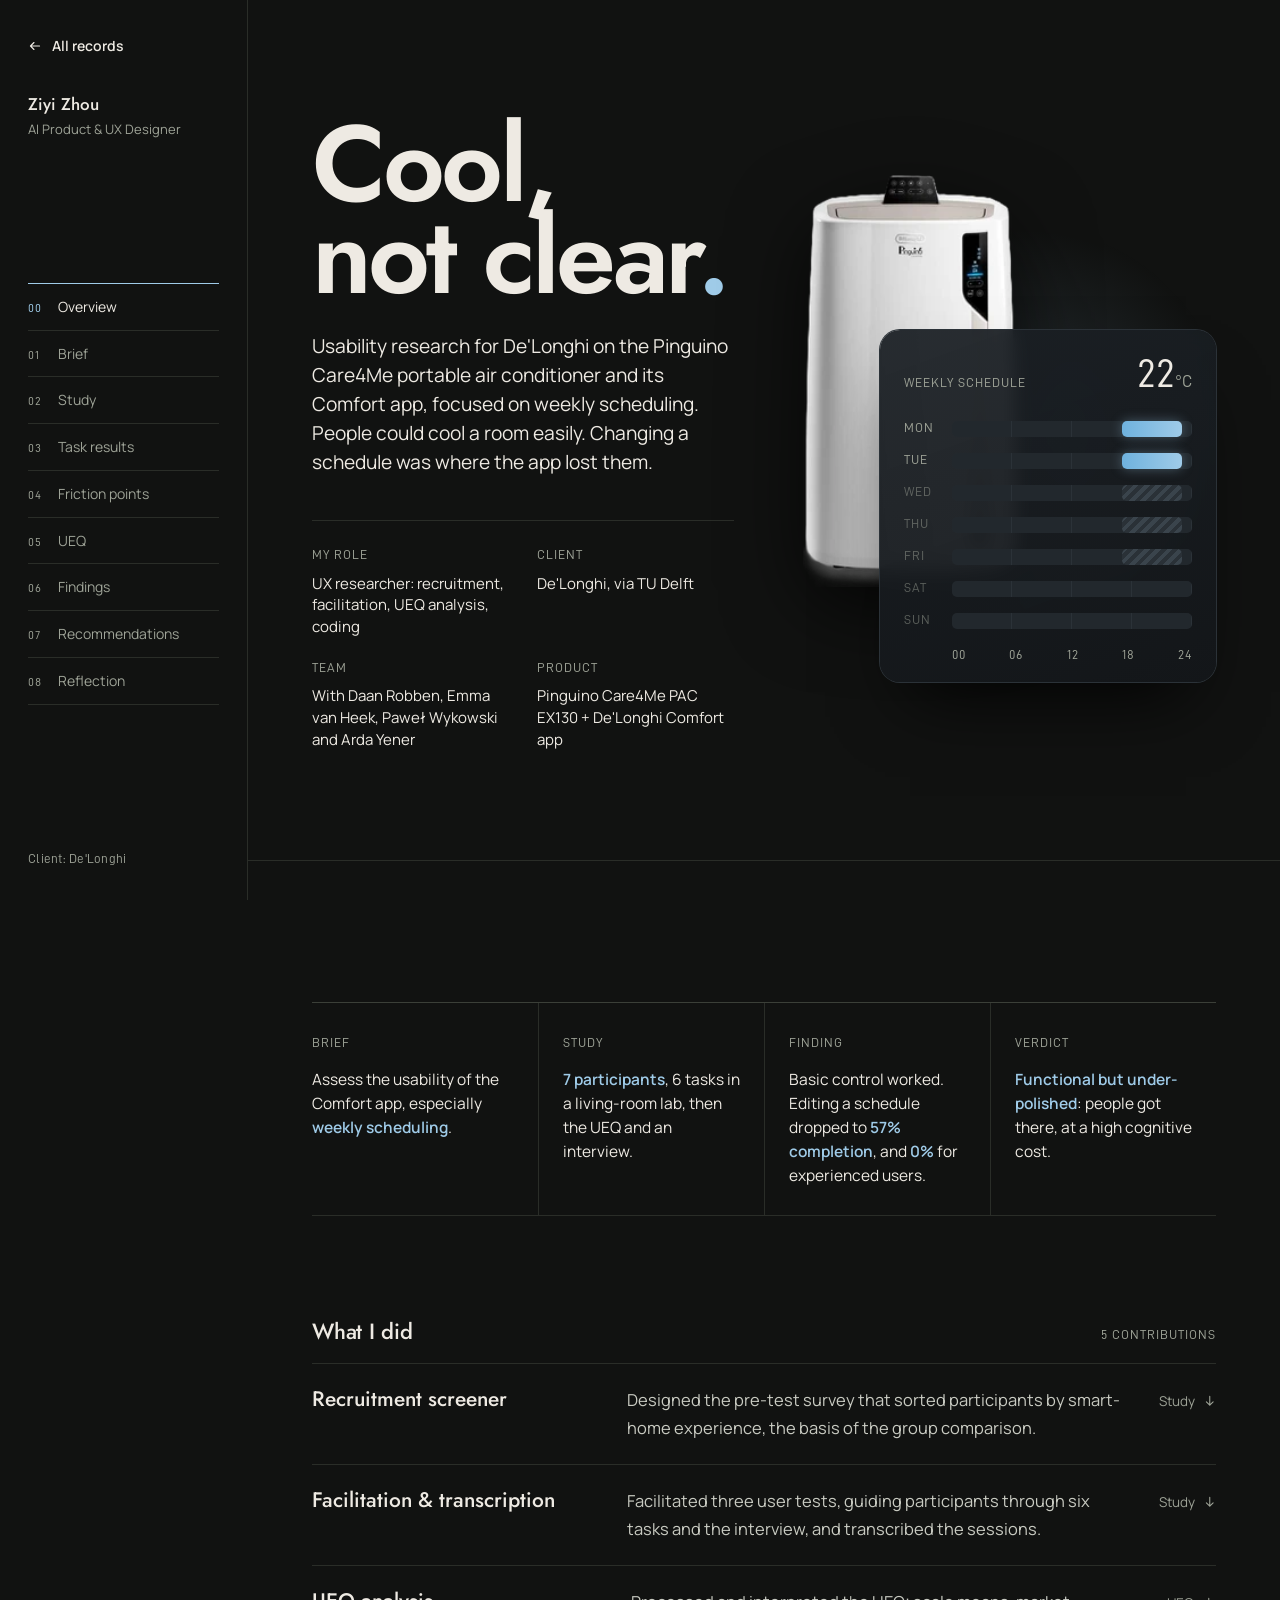
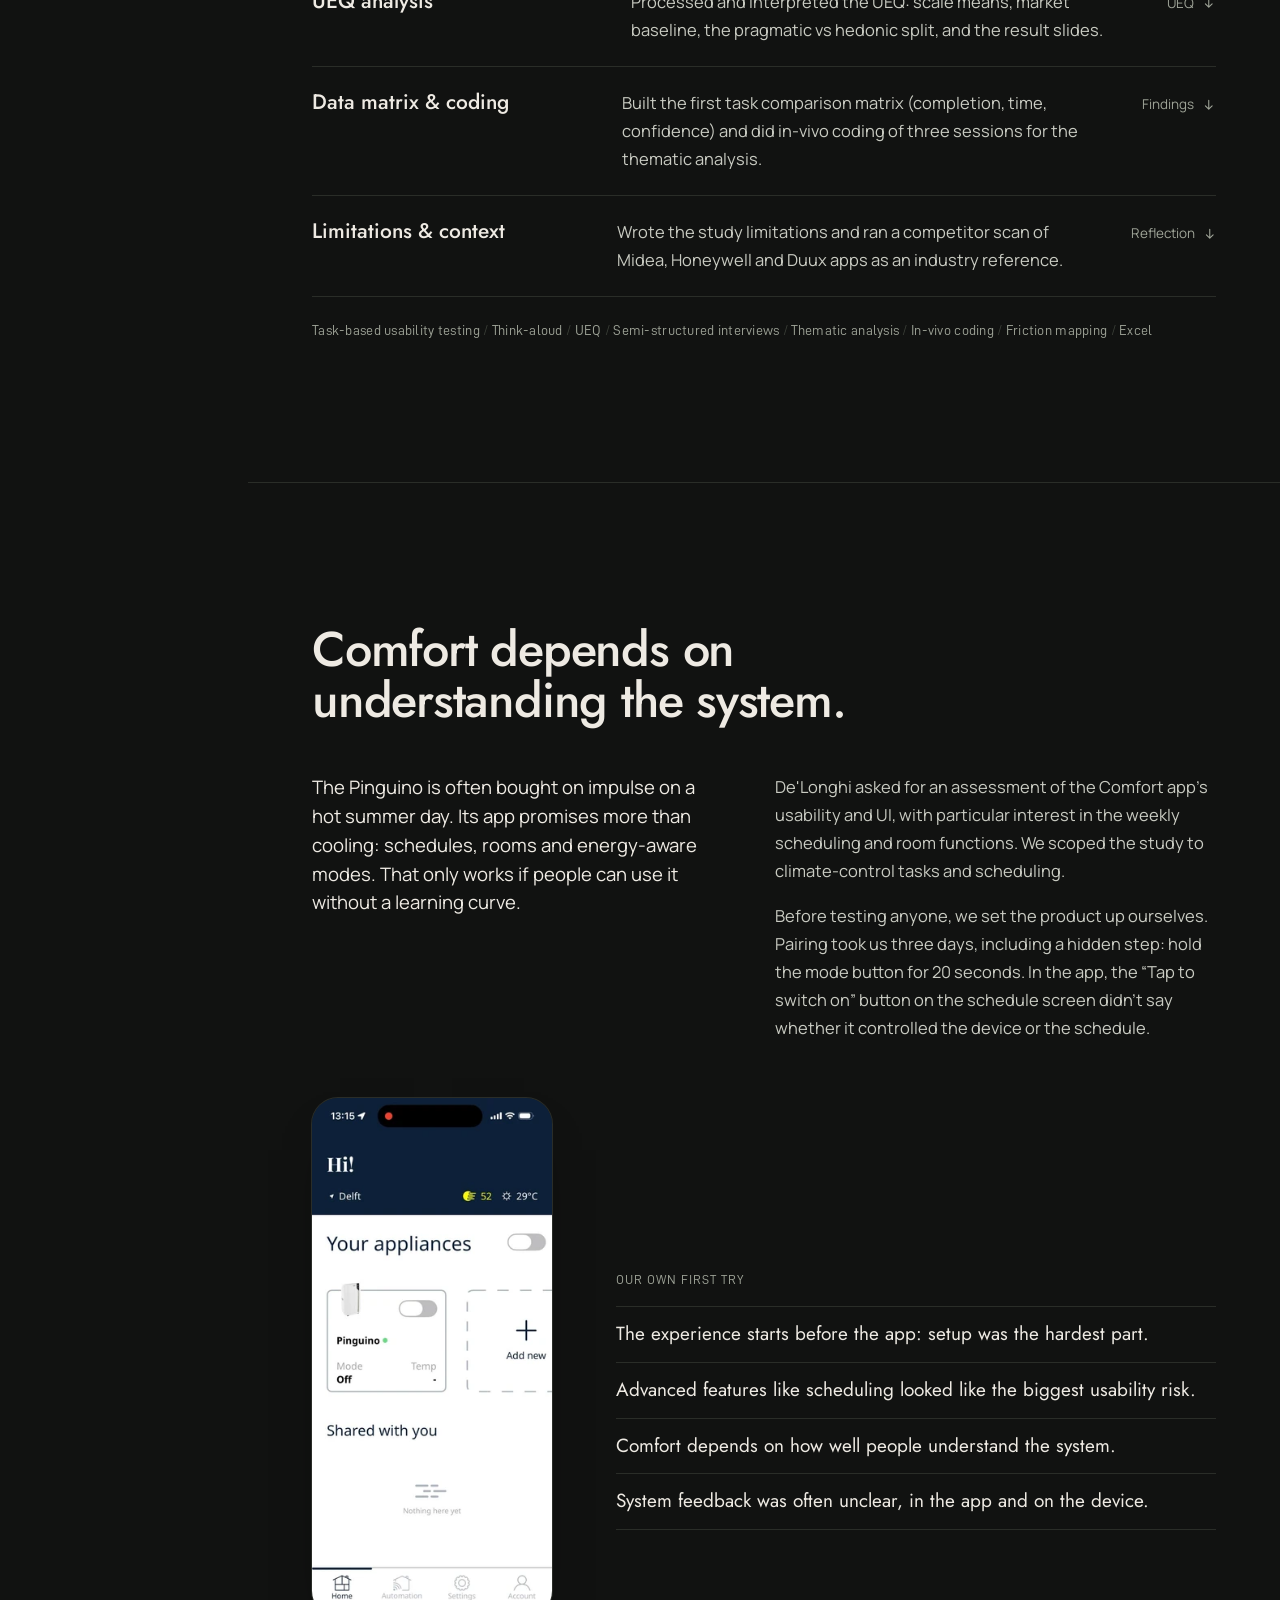
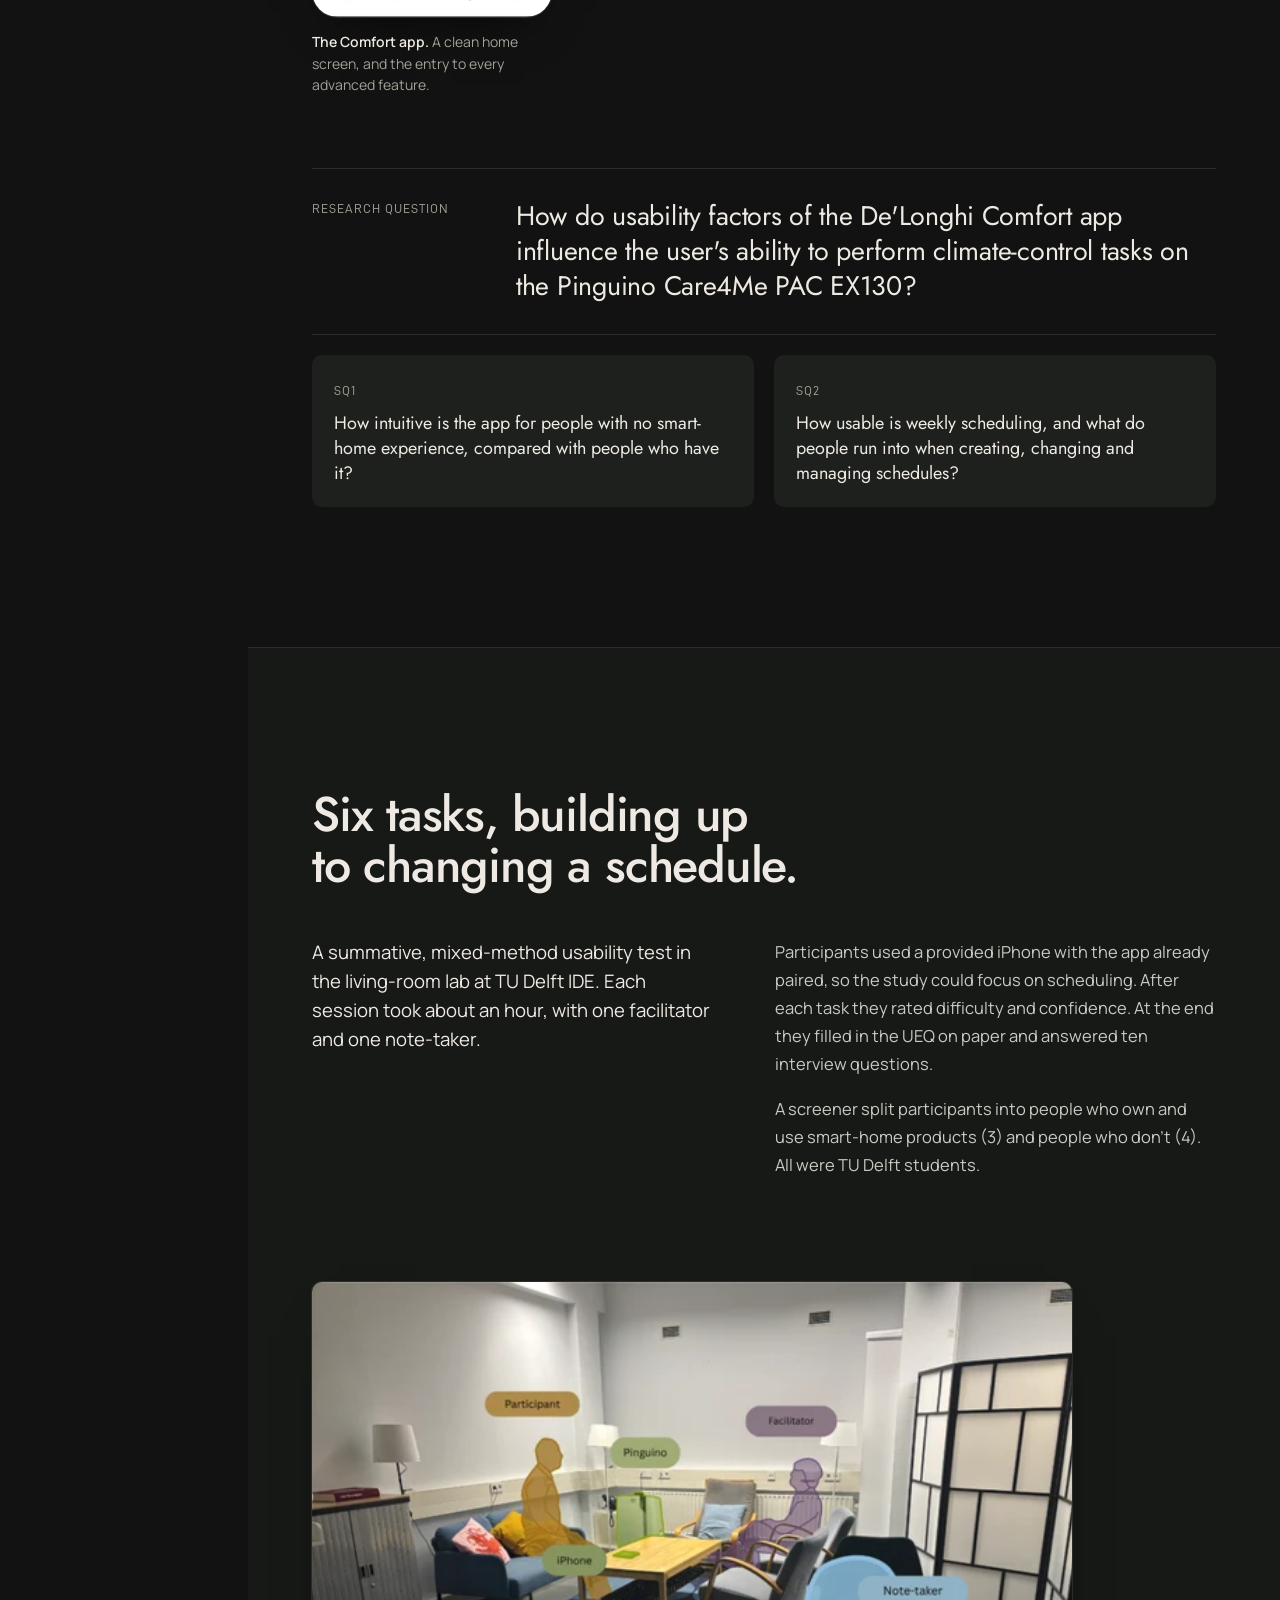
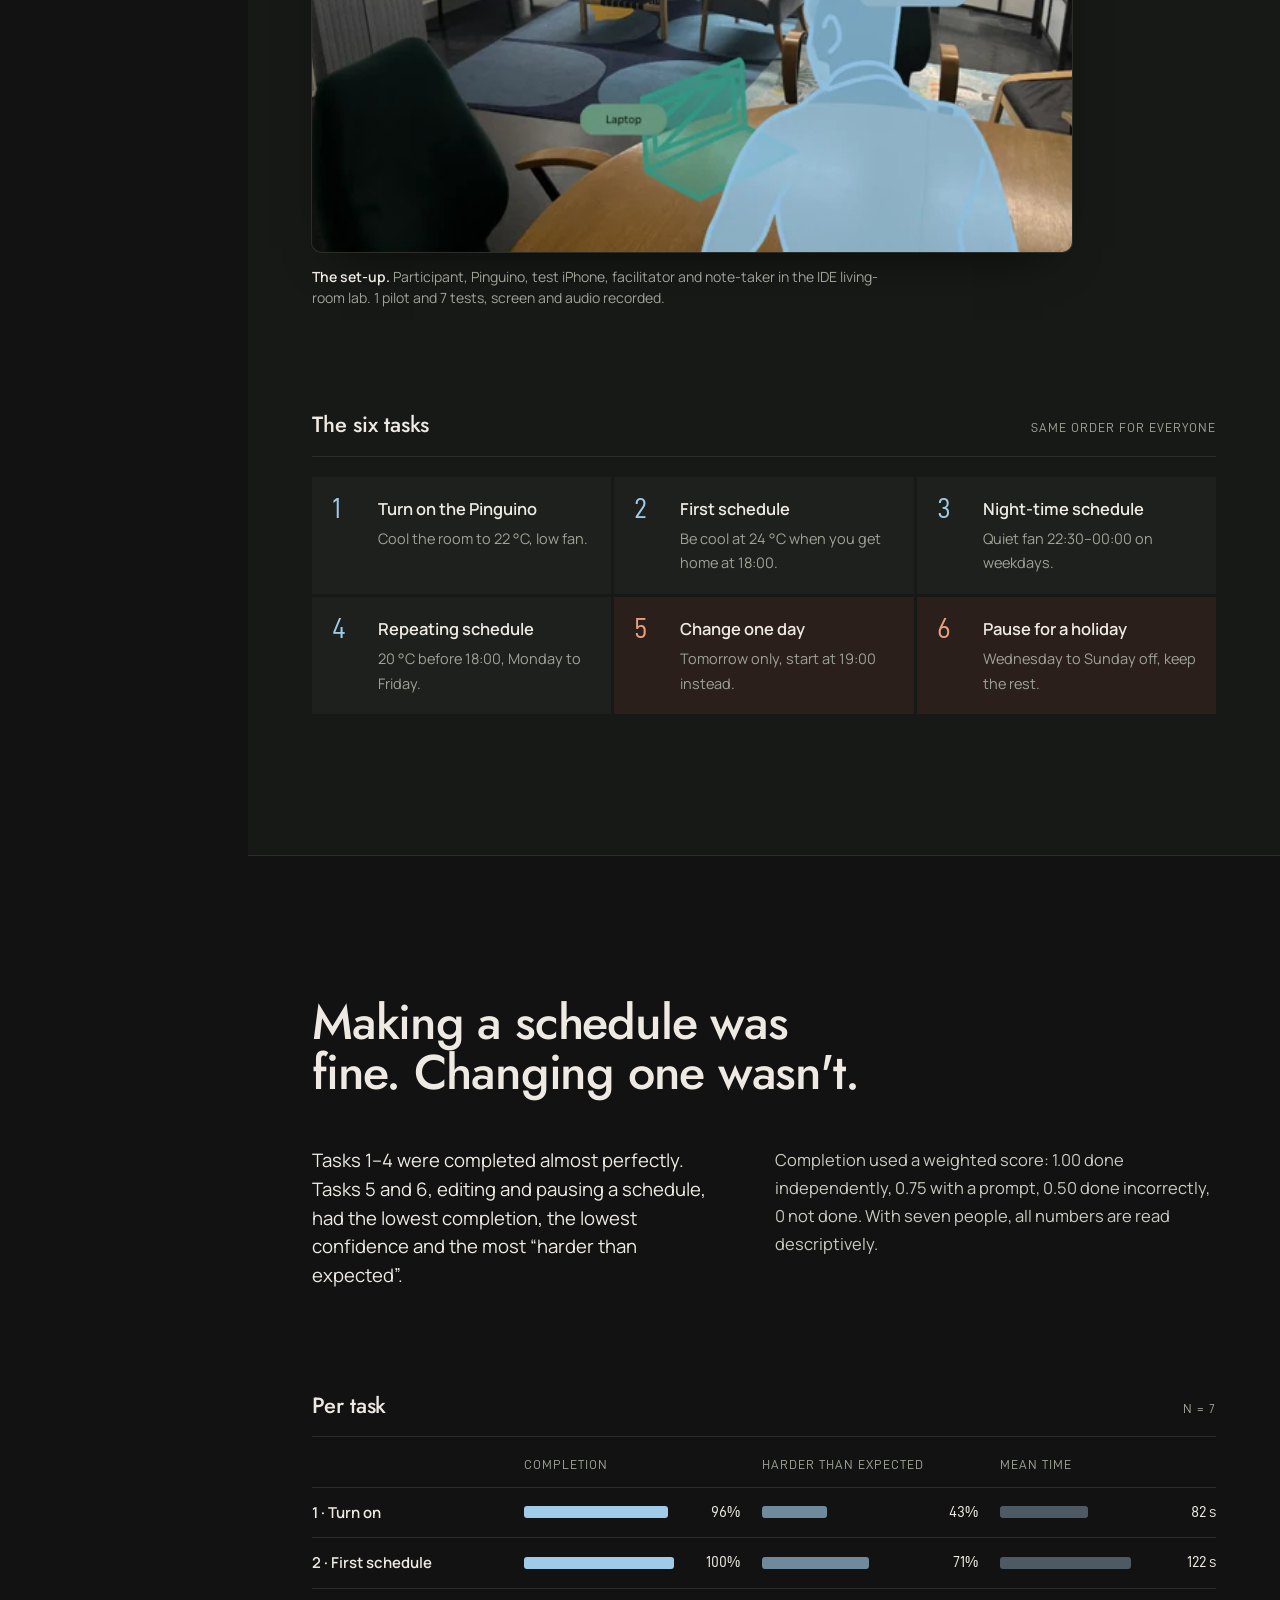
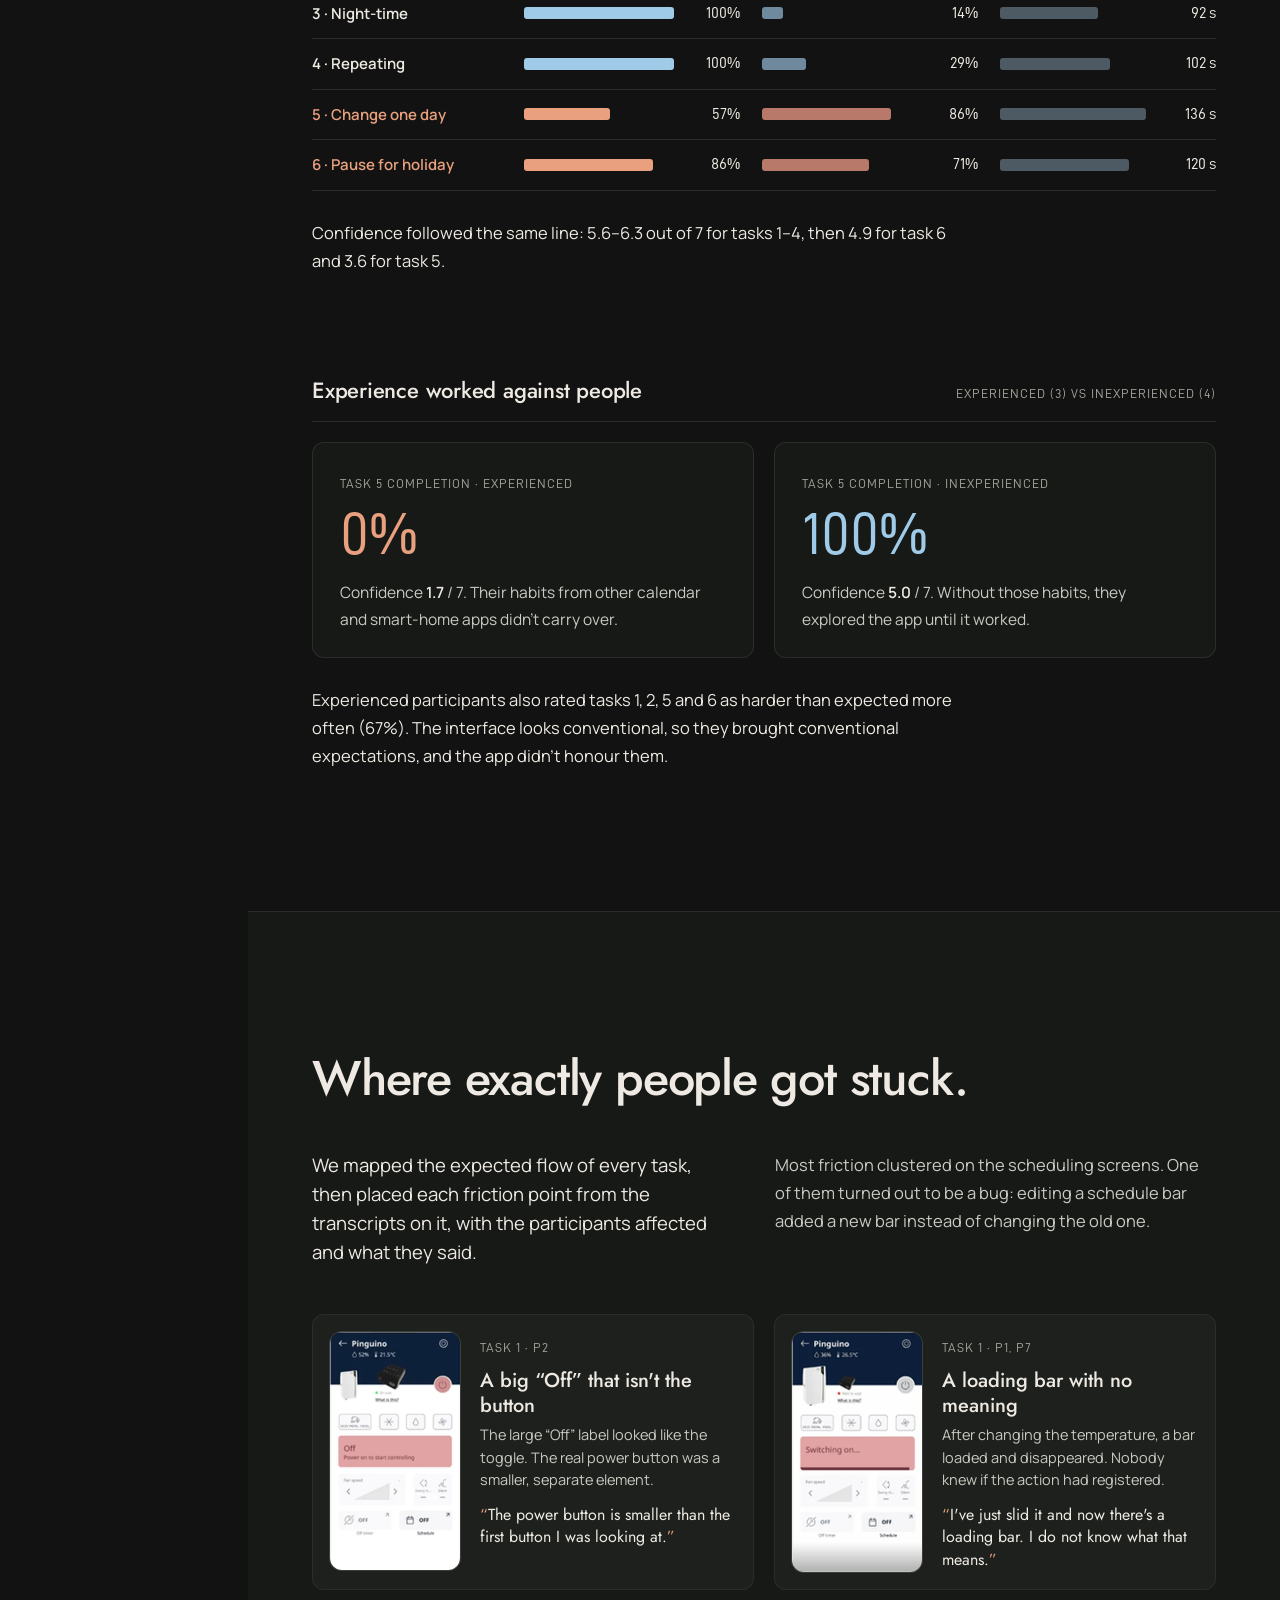
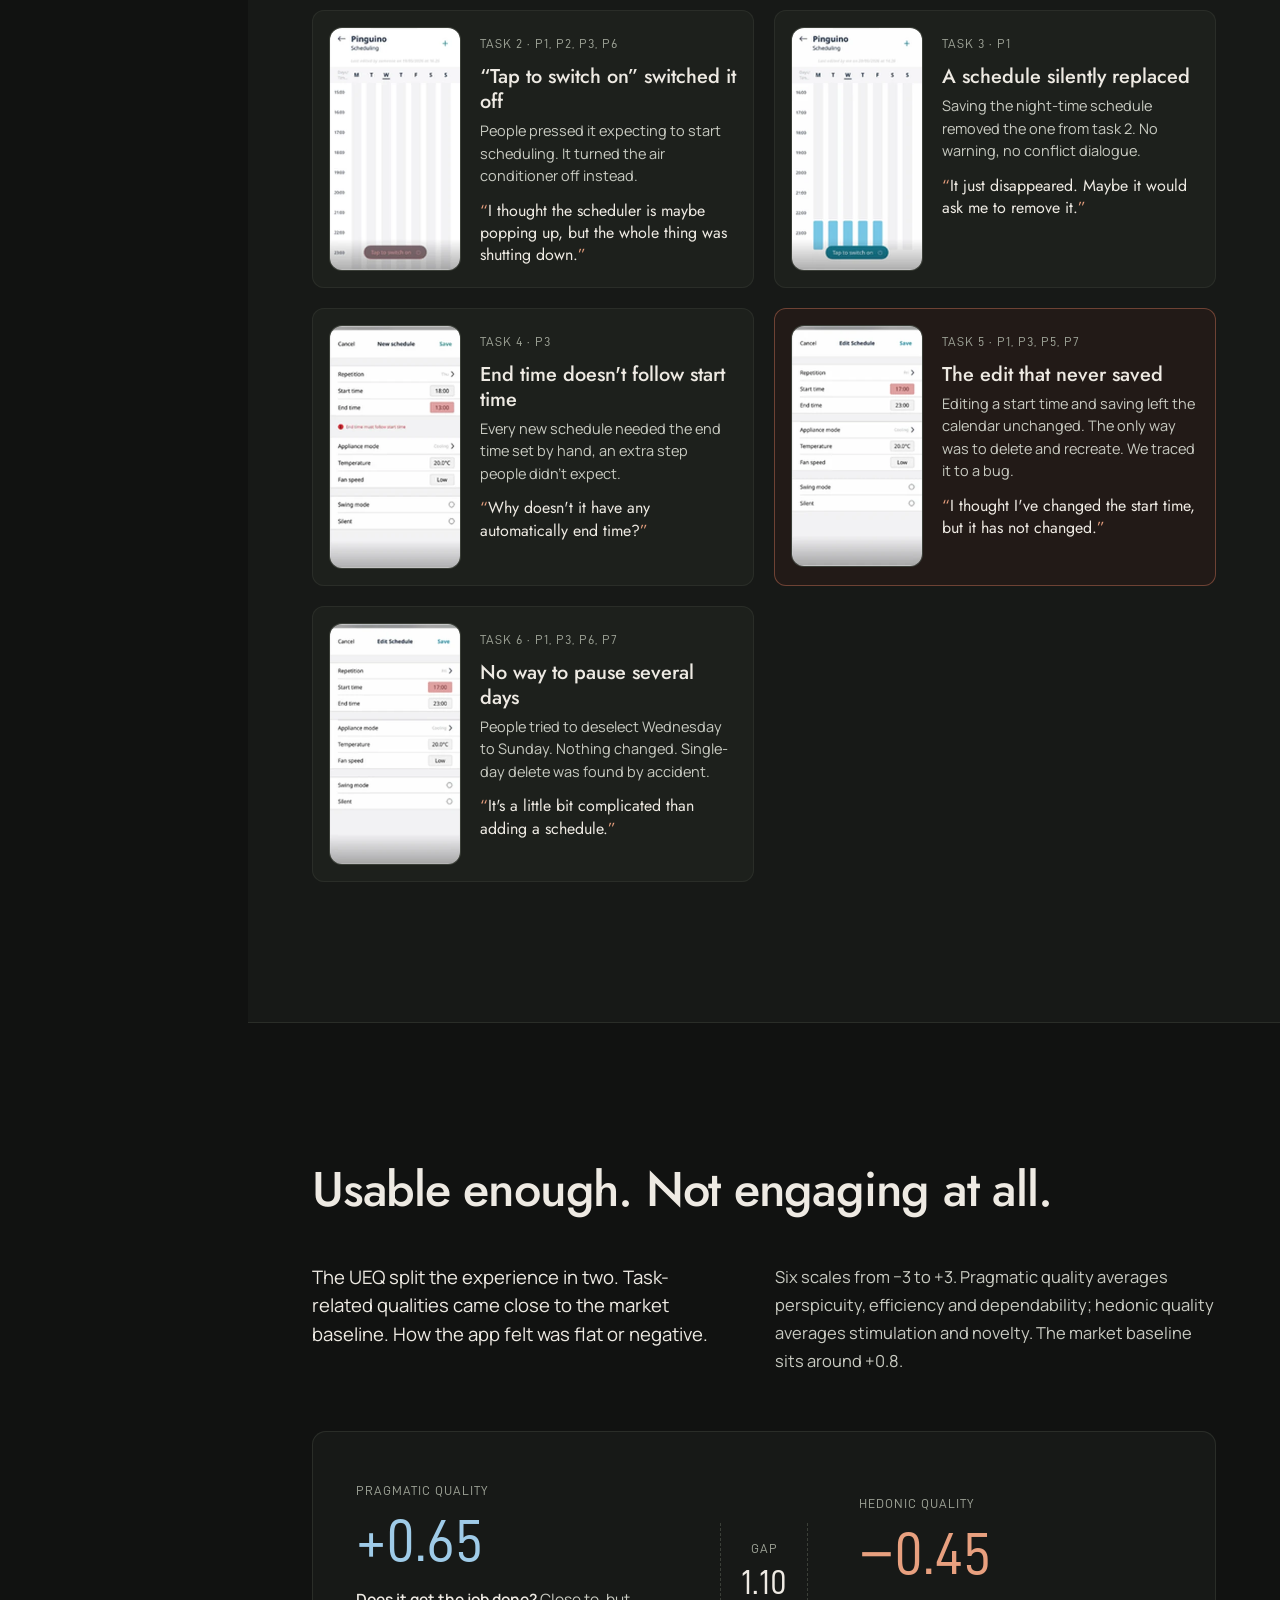
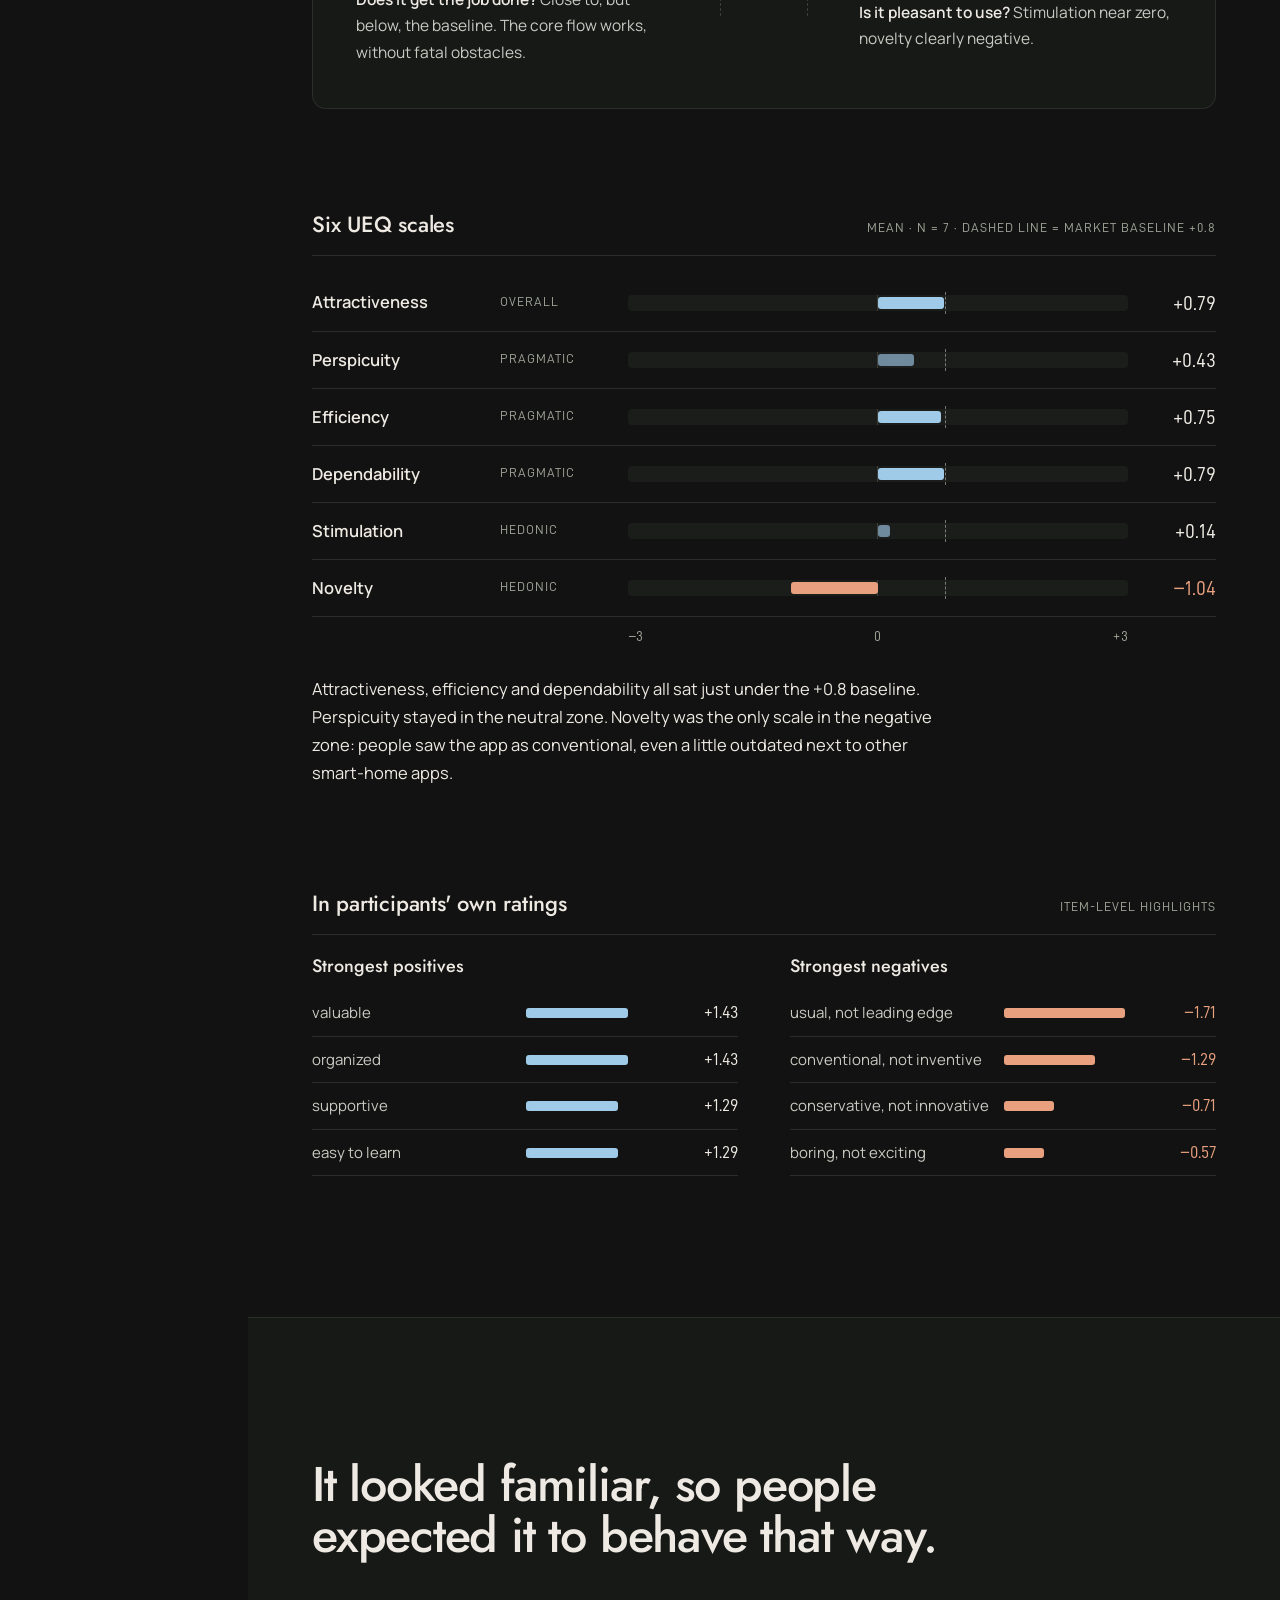
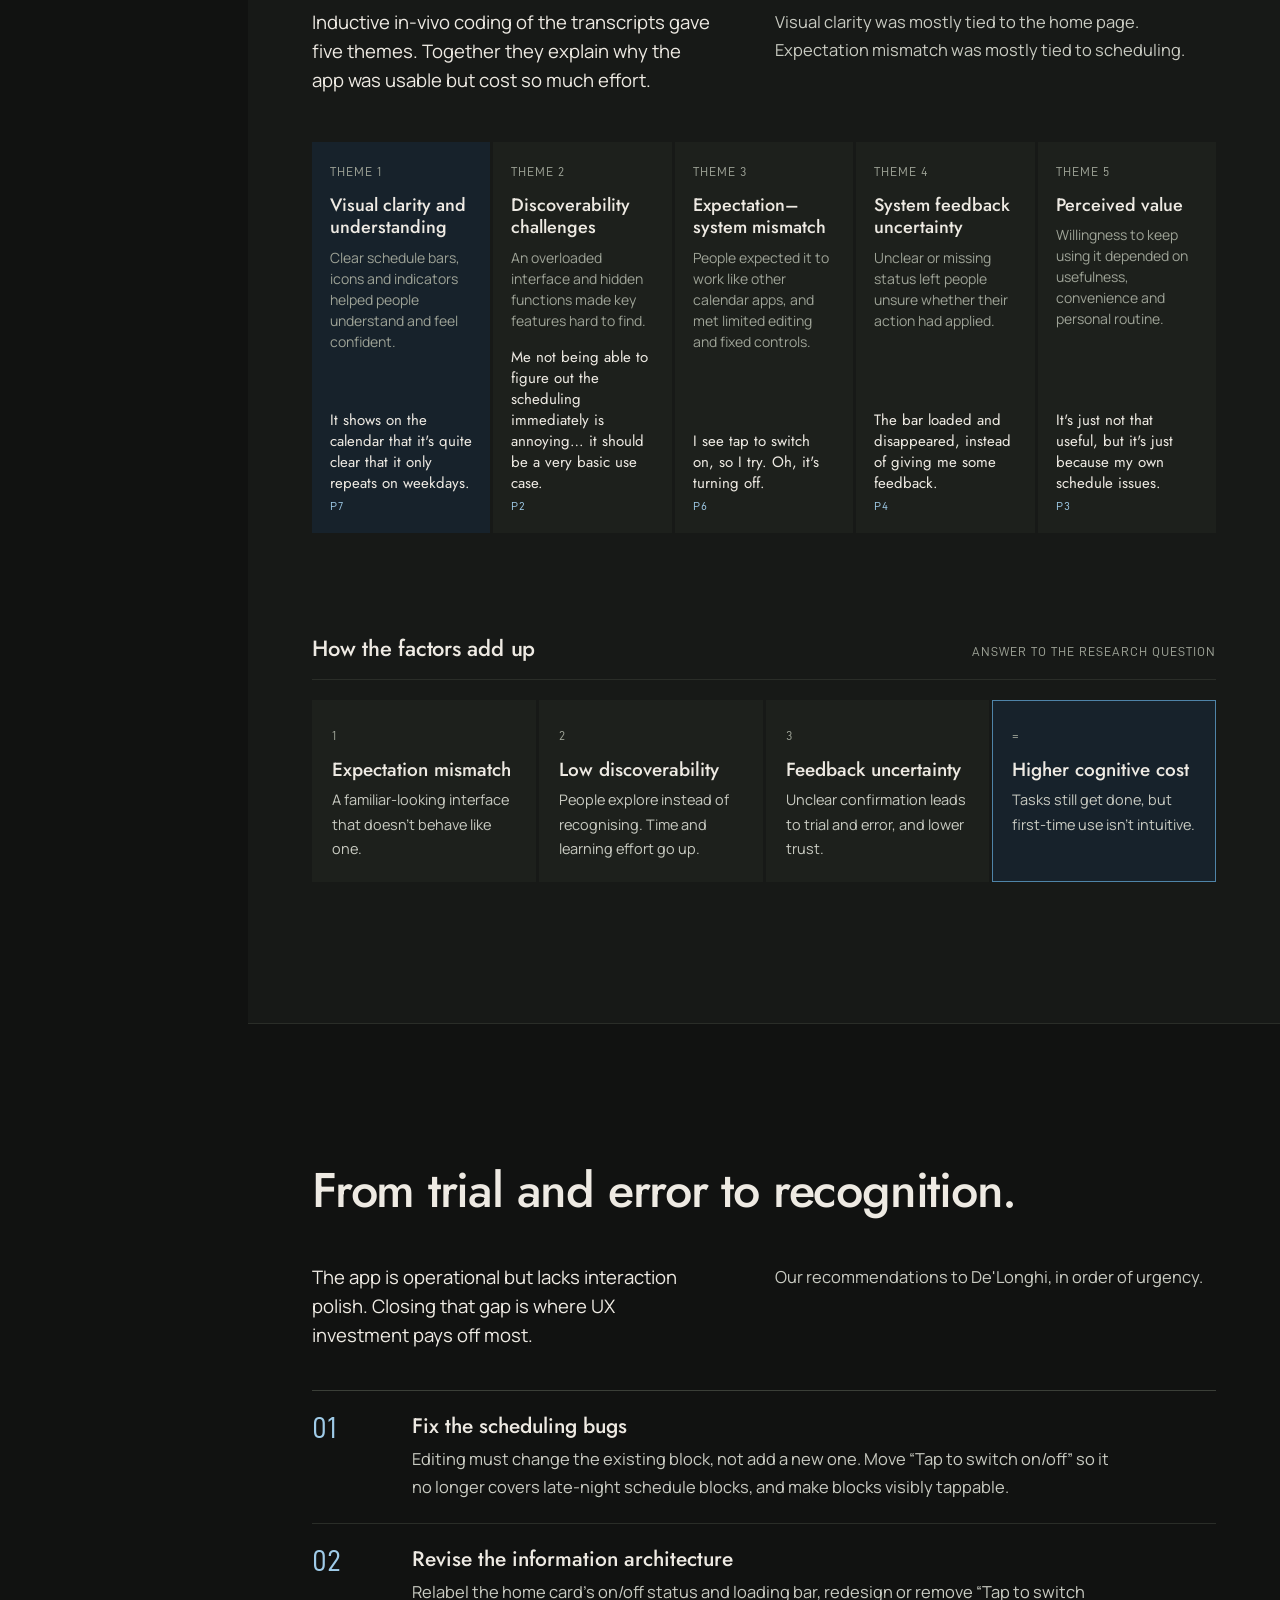
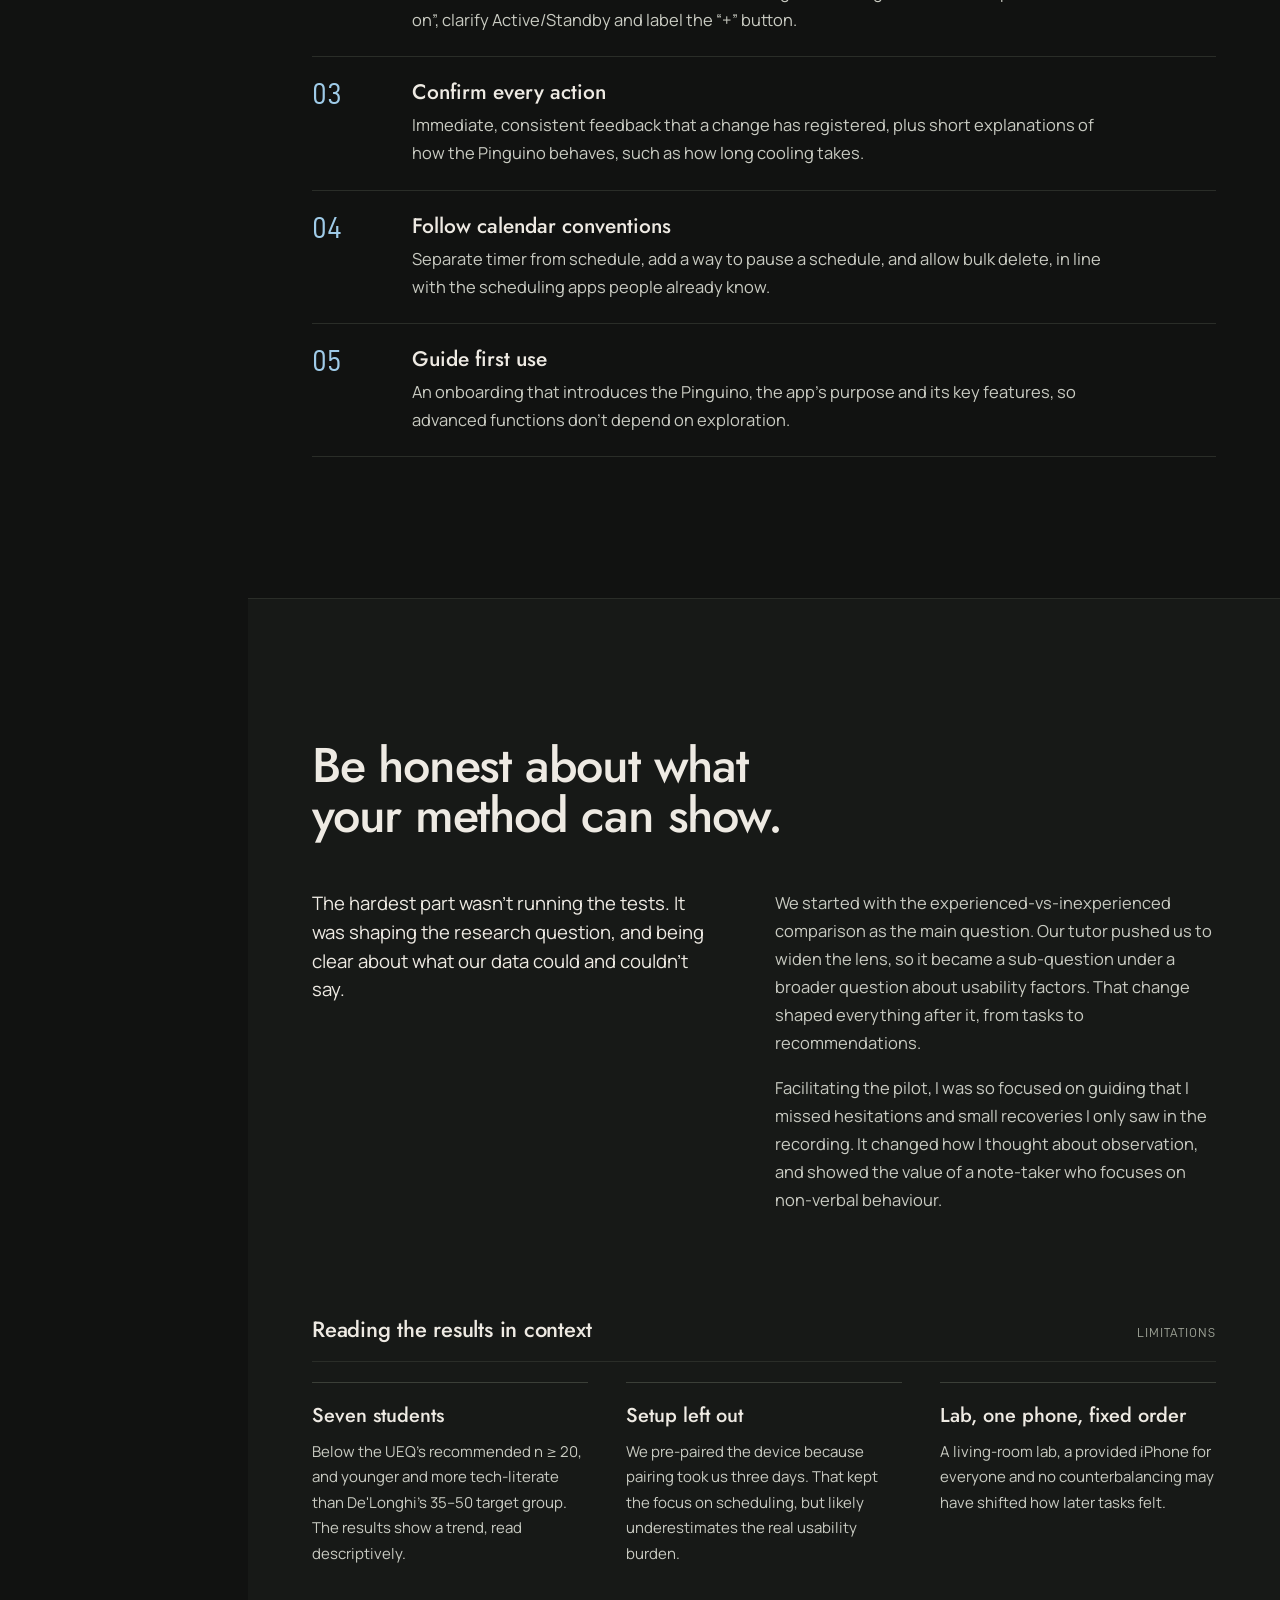
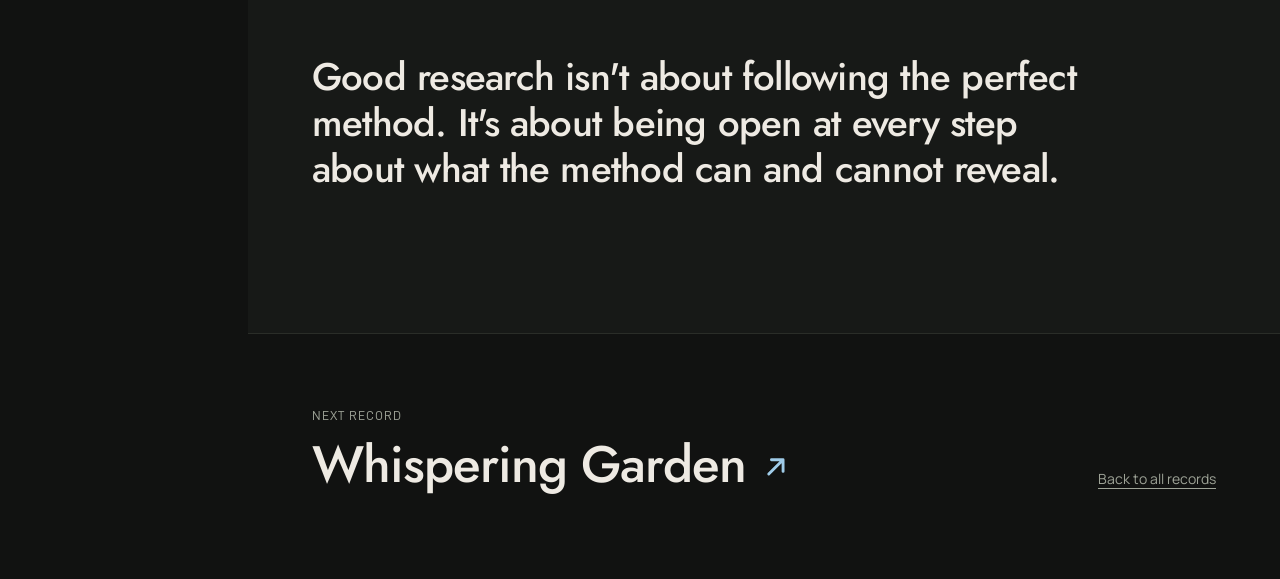
==== delonghi.html @ 57c1eda8 "Add De'Longhi Comfort case study as the fourth record - New delonghi.html: brief, study, task result" ====
<!doctype html>
<html lang="en">
<head>
  <meta charset="utf-8">
  <meta name="viewport" content="width=device-width, initial-scale=1">
  <meta name="description" content="Usability research for De'Longhi on the Pinguino Care4Me PAC EX130 and its Comfort app, focused on weekly scheduling. Seven participants, six tasks, UEQ, thematic analysis and friction mapping.">
  <meta name="theme-color" content="#111211">
  <title>De'Longhi Comfort | Ziyi Zhou</title>
  <link rel="preload" href="assets/fonts/home/Jost.ttf" as="font" type="font/ttf" crossorigin>
  <link rel="preload" href="assets/fonts/home/Manrope.ttf" as="font" type="font/ttf" crossorigin>
  <link rel="stylesheet" href="sync-case.css?v=1">
  <link rel="stylesheet" href="delonghi-case.css?v=2">
</head>
<body class="is-entering dl">
  <svg width="0" height="0" style="position:absolute" aria-hidden="true">
    <symbol id="i-arrow" viewBox="0 0 20 20"><path d="M3.5 10h13M11.5 5l5 5-5 5"/></symbol>
    <symbol id="i-back" viewBox="0 0 20 20"><path d="M16.5 10h-13M8.5 5l-5 5 5 5"/></symbol>
    <symbol id="i-out" viewBox="0 0 20 20"><path d="M6 14 14 6M7.5 6H14v6.5"/></symbol>
    <symbol id="i-down" viewBox="0 0 20 20"><path d="M10 3.5v13M5 11.5l5 5 5-5"/></symbol>
  </svg>
  <a class="skip" href="#main">Skip to case study</a>

  <div class="shell">
    <aside class="rail" aria-label="Case study navigation">
      <a class="back" href="index.html"><svg class="icon"><use href="#i-back"/></svg>All records</a>
      <div class="who"><strong>Ziyi Zhou</strong><span>AI Product &amp; UX Designer</span></div>
      <nav class="chapters chapter-nav" aria-label="Chapters">
        <a href="#cover" class="is-current"><span>00</span>Overview</a>
        <a href="#brief"><span>01</span>Brief</a>
        <a href="#study"><span>02</span>Study</a>
        <a href="#tasks"><span>03</span>Task results</a>
        <a href="#friction"><span>04</span>Friction points</a>
        <a href="#ueq"><span>05</span>UEQ</a>
        <a href="#findings"><span>06</span>Findings</a>
        <a href="#recs"><span>07</span>Recommendations</a>
        <a href="#reflection"><span>08</span>Reflection</a>
      </nav>
      <p class="source plain-panel">Client: De'Longhi</p>
    </aside>

    <main class="main" id="main">
      <!-- ================= OVERVIEW ================= -->
      <section class="cover" id="cover" aria-labelledby="title">
        <div class="wrap">
          <div>
            <h1 id="title"><span>Cool,</span><span>not clear<i>.</i></span></h1>
            <p class="statement">Usability research for De'Longhi on the Pinguino Care4Me portable air conditioner and its Comfort app, focused on weekly scheduling. People could cool a room easily. Changing a schedule was where the app lost them.</p>
            <dl class="facts">
              <div><dt class="panel">My role</dt><dd>UX researcher: recruitment, facilitation, UEQ analysis, coding</dd></div>
              <div><dt class="panel">Client</dt><dd>De'Longhi, via TU Delft</dd></div>
              <div><dt class="panel">Team</dt><dd>With Daan Robben, Emma van Heek, Paweł Wykowski and Arda Yener</dd></div>
              <div><dt class="panel">Product</dt><dd>Pinguino Care4Me PAC EX130 + De'Longhi Comfort app</dd></div>
            </dl>
          </div>
          <figure class="dl-stage" aria-label="The Pinguino Care4Me and a weekly schedule">
            <img class="pinguino" src="assets/delonghi/pinguino.webp" width="191" height="362" alt="De'Longhi Pinguino Care4Me portable air conditioner">
            <div class="week-card">
              <div class="week-top"><span class="panel">Weekly schedule</span><span class="temp">22<small>°C</small></span></div>
              <div class="week-grid" id="week-grid" aria-hidden="true"></div>
              <div class="week-axis panel" aria-hidden="true"><span>00</span><span>06</span><span>12</span><span>18</span><span>24</span></div>
            </div>
          </figure>
        </div>
      </section>

      <section class="section" aria-labelledby="summary-title">
        <h2 class="sr" id="summary-title">Summary</h2>
        <div class="wrap">
          <div class="summary">
            <div><span class="panel">Brief</span><p>Assess the usability of the Comfort app, especially <b>weekly scheduling</b>.</p></div>
            <div><span class="panel">Study</span><p><b>7 participants</b>, 6 tasks in a living-room lab, then the UEQ and an interview.</p></div>
            <div><span class="panel">Finding</span><p>Basic control worked. Editing a schedule dropped to <b>57% completion</b>, and <b>0%</b> for experienced users.</p></div>
            <div><span class="panel">Verdict</span><p><b>Functional but under-polished</b>: people got there, at a high cognitive cost.</p></div>
          </div>

          <div class="block">
            <div class="block-head"><h2 class="h3">What I did</h2><span class="panel">5 contributions</span></div>
            <ul class="credits">
              <li><h3>Recruitment screener</h3><p>Designed the pre-test survey that sorted participants by smart-home experience, the basis of the group comparison.</p><a href="#study">Study <svg class="icon"><use href="#i-down"/></svg></a></li>
              <li><h3>Facilitation &amp; transcription</h3><p>Facilitated three user tests, guiding participants through six tasks and the interview, and transcribed the sessions.</p><a href="#study">Study <svg class="icon"><use href="#i-down"/></svg></a></li>
              <li><h3>UEQ analysis</h3><p>Processed and interpreted the UEQ: scale means, market baseline, the pragmatic vs hedonic split, and the result slides.</p><a href="#ueq">UEQ <svg class="icon"><use href="#i-down"/></svg></a></li>
              <li><h3>Data matrix &amp; coding</h3><p>Built the first task comparison matrix (completion, time, confidence) and did in-vivo coding of three sessions for the thematic analysis.</p><a href="#findings">Findings <svg class="icon"><use href="#i-down"/></svg></a></li>
              <li><h3>Limitations &amp; context</h3><p>Wrote the study limitations and ran a competitor scan of Midea, Honeywell and Duux apps as an industry reference.</p><a href="#reflection">Reflection <svg class="icon"><use href="#i-down"/></svg></a></li>
            </ul>
            <p class="stack plain-panel"><span>Task-based usability testing</span><span>Think-aloud</span><span>UEQ</span><span>Semi-structured interviews</span><span>Thematic analysis</span><span>In-vivo coding</span><span>Friction mapping</span><span>Excel</span></p>
          </div>
        </div>
      </section>

      <!-- ================= BRIEF ================= -->
      <section class="section" id="brief" aria-labelledby="brief-title">
        <div class="wrap">
          <h2 id="brief-title">Comfort depends on understanding the system.</h2>
          <div class="two">
            <p class="lede">The Pinguino is often bought on impulse on a hot summer day. Its app promises more than cooling: schedules, rooms and energy-aware modes. That only works if people can use it without a learning curve.</p>
            <div class="prose">
              <p>De'Longhi asked for an assessment of the Comfort app's usability and UI, with particular interest in the weekly scheduling and room functions. We scoped the study to climate-control tasks and scheduling.</p>
              <p>Before testing anyone, we set the product up ourselves. Pairing took us three days, including a hidden step: hold the mode button for 20 seconds. In the app, the “Tap to switch on” button on the schedule screen didn't say whether it controlled the device or the schedule.</p>
            </div>
          </div>
          <div class="pair dl-pre">
            <figure><div class="shot phone"><img src="assets/delonghi/app-home.webp" width="296" height="640" loading="lazy" alt="De'Longhi Comfort app home: Your appliances, Pinguino, Add new"></div><figcaption><strong>The Comfort app.</strong> A clean home screen, and the entry to every advanced feature.</figcaption></figure>
            <ul class="takeaways">
              <li><span class="panel">Our own first try</span></li>
              <li>The experience starts before the app: setup was the hardest part.</li>
              <li>Advanced features like scheduling looked like the biggest usability risk.</li>
              <li>Comfort depends on how well people understand the system.</li>
              <li>System feedback was often unclear, in the app and on the device.</li>
            </ul>
          </div>
          <div class="question">
            <span class="panel">Research question</span>
            <p>How do usability factors of the De'Longhi Comfort app influence the user's ability to perform climate-control tasks on the Pinguino Care4Me PAC EX130?</p>
          </div>
          <ol class="subq">
            <li><span class="panel">SQ1</span><p>How intuitive is the app for people with no smart-home experience, compared with people who have it?</p></li>
            <li><span class="panel">SQ2</span><p>How usable is weekly scheduling, and what do people run into when creating, changing and managing schedules?</p></li>
          </ol>
        </div>
      </section>

      <!-- ================= STUDY ================= -->
      <section class="section band" id="study" aria-labelledby="study-title">
        <div class="wrap">
          <h2 id="study-title">Six tasks, building up to changing a schedule.</h2>
          <div class="two">
            <p class="lede">A summative, mixed-method usability test in the living-room lab at TU Delft IDE. Each session took about an hour, with one facilitator and one note-taker.</p>
            <div class="prose">
              <p>Participants used a provided iPhone with the app already paired, so the study could focus on scheduling. After each task they rated difficulty and confidence. At the end they filled in the UEQ on paper and answered ten interview questions.</p>
              <p>A screener split participants into people who own and use smart-home products (3) and people who don't (4). All were TU Delft students.</p>
            </div>
          </div>

          <figure class="block wide"><div class="shot"><img src="assets/delonghi/setup.webp" width="546" height="407" loading="lazy" alt="Living room lab with participant, Pinguino, iPhone, facilitator and note-taker marked"></div><figcaption><strong>The set-up.</strong> Participant, Pinguino, test iPhone, facilitator and note-taker in the IDE living-room lab. 1 pilot and 7 tests, screen and audio recorded.</figcaption></figure>

          <div class="block">
            <div class="block-head"><h3>The six tasks</h3><span class="panel">Same order for everyone</span></div>
            <ol class="task-list">
              <li><span class="n">1</span><div><strong>Turn on the Pinguino</strong><p>Cool the room to 22 °C, low fan.</p></div></li>
              <li><span class="n">2</span><div><strong>First schedule</strong><p>Be cool at 24 °C when you get home at 18:00.</p></div></li>
              <li><span class="n">3</span><div><strong>Night-time schedule</strong><p>Quiet fan 22:30–00:00 on weekdays.</p></div></li>
              <li><span class="n">4</span><div><strong>Repeating schedule</strong><p>20 °C before 18:00, Monday to Friday.</p></div></li>
              <li class="hot"><span class="n">5</span><div><strong>Change one day</strong><p>Tomorrow only, start at 19:00 instead.</p></div></li>
              <li class="hot"><span class="n">6</span><div><strong>Pause for a holiday</strong><p>Wednesday to Sunday off, keep the rest.</p></div></li>
            </ol>
          </div>
        </div>
      </section>

      <!-- ================= TASK RESULTS ================= -->
      <section class="section" id="tasks" aria-labelledby="tasks-title">
        <div class="wrap">
          <h2 id="tasks-title">Making a schedule was fine. Changing one wasn't.</h2>
          <div class="two">
            <p class="lede">Tasks 1–4 were completed almost perfectly. Tasks 5 and 6, editing and pausing a schedule, had the lowest completion, the lowest confidence and the most “harder than expected”.</p>
            <div class="prose">
              <p>Completion used a weighted score: 1.00 done independently, 0.75 with a prompt, 0.50 done incorrectly, 0 not done. With seven people, all numbers are read descriptively.</p>
            </div>
          </div>

          <div class="block">
            <div class="block-head"><h3>Per task</h3><span class="panel">n = 7</span></div>
            <div class="tchart" role="table" aria-label="Task results">
              <div class="tr head" role="row"><span role="columnheader"></span><span role="columnheader" class="panel">Completion</span><span role="columnheader" class="panel">Harder than expected</span><span role="columnheader" class="panel">Mean time</span></div>
              <div class="tr" role="row" style="--c:96;--h:43;--t:81.7"><strong role="cell">1 · Turn on</strong><span role="cell" class="bar c"><i></i><b>96%</b></span><span role="cell" class="bar h"><i></i><b>43%</b></span><span role="cell" class="bar t"><i></i><b>82 s</b></span></div>
              <div class="tr" role="row" style="--c:100;--h:71;--t:122"><strong role="cell">2 · First schedule</strong><span role="cell" class="bar c"><i></i><b>100%</b></span><span role="cell" class="bar h"><i></i><b>71%</b></span><span role="cell" class="bar t"><i></i><b>122 s</b></span></div>
              <div class="tr" role="row" style="--c:100;--h:14;--t:91.6"><strong role="cell">3 · Night-time</strong><span role="cell" class="bar c"><i></i><b>100%</b></span><span role="cell" class="bar h"><i></i><b>14%</b></span><span role="cell" class="bar t"><i></i><b>92 s</b></span></div>
              <div class="tr" role="row" style="--c:100;--h:29;--t:102.3"><strong role="cell">4 · Repeating</strong><span role="cell" class="bar c"><i></i><b>100%</b></span><span role="cell" class="bar h"><i></i><b>29%</b></span><span role="cell" class="bar t"><i></i><b>102 s</b></span></div>
              <div class="tr hot" role="row" style="--c:57;--h:86;--t:136.1"><strong role="cell">5 · Change one day</strong><span role="cell" class="bar c"><i></i><b>57%</b></span><span role="cell" class="bar h"><i></i><b>86%</b></span><span role="cell" class="bar t"><i></i><b>136 s</b></span></div>
              <div class="tr hot" role="row" style="--c:86;--h:71;--t:120.1"><strong role="cell">6 · Pause for holiday</strong><span role="cell" class="bar c"><i></i><b>86%</b></span><span role="cell" class="bar h"><i></i><b>71%</b></span><span role="cell" class="bar t"><i></i><b>120 s</b></span></div>
            </div>
            <p class="note">Confidence followed the same line: 5.6–6.3 out of 7 for tasks 1–4, then 4.9 for task 6 and 3.6 for task 5.</p>
          </div>

          <div class="block">
            <div class="block-head"><h3>Experience worked against people</h3><span class="panel">Experienced (3) vs inexperienced (4)</span></div>
            <div class="vs">
              <div class="readout"><span class="panel">Task 5 completion · experienced</span><span class="v bad">0%</span><p>Confidence <strong>1.7</strong> / 7. Their habits from other calendar and smart-home apps didn't carry over.</p></div>
              <div class="readout"><span class="panel">Task 5 completion · inexperienced</span><span class="v good">100%</span><p>Confidence <strong>5.0</strong> / 7. Without those habits, they explored the app until it worked.</p></div>
            </div>
            <p class="note">Experienced participants also rated tasks 1, 2, 5 and 6 as harder than expected more often (67%). The interface looks conventional, so they brought conventional expectations, and the app didn't honour them.</p>
          </div>
        </div>
      </section>

      <!-- ================= FRICTION ================= -->
      <section class="section band" id="friction" aria-labelledby="friction-title">
        <div class="wrap">
          <h2 id="friction-title">Where exactly people got stuck.</h2>
          <div class="two">
            <p class="lede">We mapped the expected flow of every task, then placed each friction point from the transcripts on it, with the participants affected and what they said.</p>
            <div class="prose"><p>Most friction clustered on the scheduling screens. One of them turned out to be a bug: editing a schedule bar added a new bar instead of changing the old one.</p></div>
          </div>

          <ol class="fr-list">
            <li><div class="fr-shot"><img src="assets/delonghi/t1-off.webp" width="260" height="476" loading="lazy" alt="Home card showing a large Off label"></div><div class="fr-body"><span class="panel">Task 1 · P2</span><h4>A big “Off” that isn't the button</h4><p>The large “Off” label looked like the toggle. The real power button was a smaller, separate element.</p><blockquote>The power button is smaller than the first button I was looking at.</blockquote></div></li>
            <li><div class="fr-shot"><img src="assets/delonghi/t1-loading.webp" width="258" height="476" loading="lazy" alt="Home card showing Switching on with a loading bar"></div><div class="fr-body"><span class="panel">Task 1 · P1, P7</span><h4>A loading bar with no meaning</h4><p>After changing the temperature, a bar loaded and disappeared. Nobody knew if the action had registered.</p><blockquote>I've just slid it and now there's a loading bar. I do not know what that means.</blockquote></div></li>
            <li><div class="fr-shot"><img src="assets/delonghi/t2-tap.webp" width="256" height="476" loading="lazy" alt="Scheduling screen with a Tap to switch on button at the bottom"></div><div class="fr-body"><span class="panel">Task 2 · P1, P2, P3, P6</span><h4>“Tap to switch on” switched it off</h4><p>People pressed it expecting to start scheduling. It turned the air conditioner off instead.</p><blockquote>I thought the scheduler is maybe popping up, but the whole thing was shutting down.</blockquote></div></li>
            <li><div class="fr-shot"><img src="assets/delonghi/t3-deleted.webp" width="256" height="476" loading="lazy" alt="Scheduling screen where the earlier schedule has disappeared"></div><div class="fr-body"><span class="panel">Task 3 · P1</span><h4>A schedule silently replaced</h4><p>Saving the night-time schedule removed the one from task 2. No warning, no conflict dialogue.</p><blockquote>It just disappeared. Maybe it would ask me to remove it.</blockquote></div></li>
            <li><div class="fr-shot"><img src="assets/delonghi/t4-endtime.webp" width="256" height="476" loading="lazy" alt="New schedule form with an end time earlier than the start time"></div><div class="fr-body"><span class="panel">Task 4 · P3</span><h4>End time doesn't follow start time</h4><p>Every new schedule needed the end time set by hand, an extra step people didn't expect.</p><blockquote>Why doesn't it have any automatically end time?</blockquote></div></li>
            <li class="bug"><div class="fr-shot"><img src="assets/delonghi/t5-edit.webp" width="258" height="476" loading="lazy" alt="Edit schedule form with the start time highlighted"></div><div class="fr-body"><span class="panel">Task 5 · P1, P3, P5, P7</span><h4>The edit that never saved</h4><p>Editing a start time and saving left the calendar unchanged. The only way was to delete and recreate. We traced it to a bug.</p><blockquote>I thought I've changed the start time, but it has not changed.</blockquote></div></li>
            <li><div class="fr-shot"><img src="assets/delonghi/t6-bulk.webp" width="258" height="476" loading="lazy" alt="Edit schedule form used when trying to remove several days"></div><div class="fr-body"><span class="panel">Task 6 · P1, P3, P6, P7</span><h4>No way to pause several days</h4><p>People tried to deselect Wednesday to Sunday. Nothing changed. Single-day delete was found by accident.</p><blockquote>It's a little bit complicated than adding a schedule.</blockquote></div></li>
          </ol>
        </div>
      </section>

      <!-- ================= UEQ ================= -->
      <section class="section" id="ueq" aria-labelledby="ueq-title">
        <div class="wrap">
          <h2 id="ueq-title">Usable enough. Not engaging at all.</h2>
          <div class="two">
            <p class="lede">The UEQ split the experience in two. Task-related qualities came close to the market baseline. How the app felt was flat or negative.</p>
            <div class="prose">
              <p>Six scales from −3 to +3. Pragmatic quality averages perspicuity, efficiency and dependability; hedonic quality averages stimulation and novelty. The market baseline sits around +0.8.</p>
            </div>
          </div>

          <div class="pq-hq">
            <div class="readout"><span class="panel">Pragmatic quality</span><span class="v good">+0.65</span><p><strong>Does it get the job done?</strong> Close to, but below, the baseline. The core flow works, without fatal obstacles.</p></div>
            <div class="gap" aria-hidden="true"><span class="panel">Gap</span><strong>1.10</strong></div>
            <div class="readout"><span class="panel">Hedonic quality</span><span class="v bad">−0.45</span><p><strong>Is it pleasant to use?</strong> Stimulation near zero, novelty clearly negative.</p></div>
          </div>

          <div class="block">
            <div class="block-head"><h3>Six UEQ scales</h3><span class="panel">Mean · n = 7 · dashed line = market baseline +0.8</span></div>
            <ul class="scales" aria-label="UEQ scale means">
              <li style="--v:.79"><span class="name">Attractiveness</span><span class="grp panel">Overall</span><span class="bar"><i></i></span><span class="val">+0.79</span></li>
              <li class="weak" style="--v:.43"><span class="name">Perspicuity</span><span class="grp panel">Pragmatic</span><span class="bar"><i></i></span><span class="val">+0.43</span></li>
              <li style="--v:.75"><span class="name">Efficiency</span><span class="grp panel">Pragmatic</span><span class="bar"><i></i></span><span class="val">+0.75</span></li>
              <li style="--v:.79"><span class="name">Dependability</span><span class="grp panel">Pragmatic</span><span class="bar"><i></i></span><span class="val">+0.79</span></li>
              <li class="weak" style="--v:.14"><span class="name">Stimulation</span><span class="grp panel">Hedonic</span><span class="bar"><i></i></span><span class="val">+0.14</span></li>
              <li class="neg" style="--v:-1.04"><span class="name">Novelty</span><span class="grp panel">Hedonic</span><span class="bar"><i></i></span><span class="val">−1.04</span></li>
            </ul>
            <p class="axis-note plain-panel"><span>−3</span><span>0</span><span>+3</span></p>
            <p class="note">Attractiveness, efficiency and dependability all sat just under the +0.8 baseline. Perspicuity stayed in the neutral zone. Novelty was the only scale in the negative zone: people saw the app as conventional, even a little outdated next to other smart-home apps.</p>
          </div>

          <div class="block">
            <div class="block-head"><h3>In participants' own ratings</h3><span class="panel">Item-level highlights</span></div>
            <div class="items">
              <div>
                <h4>Strongest positives</h4>
                <ul class="item-bars pos">
                  <li style="--v:1.43"><span>valuable</span><i></i><b>+1.43</b></li>
                  <li style="--v:1.43"><span>organized</span><i></i><b>+1.43</b></li>
                  <li style="--v:1.29"><span>supportive</span><i></i><b>+1.29</b></li>
                  <li style="--v:1.29"><span>easy to learn</span><i></i><b>+1.29</b></li>
                </ul>
              </div>
              <div>
                <h4>Strongest negatives</h4>
                <ul class="item-bars neg">
                  <li style="--v:1.71"><span>usual, not leading edge</span><i></i><b>−1.71</b></li>
                  <li style="--v:1.29"><span>conventional, not inventive</span><i></i><b>−1.29</b></li>
                  <li style="--v:.71"><span>conservative, not innovative</span><i></i><b>−0.71</b></li>
                  <li style="--v:.57"><span>boring, not exciting</span><i></i><b>−0.57</b></li>
                </ul>
              </div>
            </div>
          </div>
        </div>
      </section>

      <!-- ================= FINDINGS ================= -->
      <section class="section band" id="findings" aria-labelledby="findings-title">
        <div class="wrap">
          <h2 id="findings-title">It looked familiar, so people expected it to behave that way.</h2>
          <div class="two">
            <p class="lede">Inductive in-vivo coding of the transcripts gave five themes. Together they explain why the app was usable but cost so much effort.</p>
            <div class="prose"><p>Visual clarity was mostly tied to the home page. Expectation mismatch was mostly tied to scheduling.</p></div>
          </div>

          <ul class="themes-q">
            <li class="good"><span class="panel">Theme 1</span><h4>Visual clarity and understanding</h4><p>Clear schedule bars, icons and indicators helped people understand and feel confident.</p><blockquote>It shows on the calendar that it's quite clear that it only repeats on weekdays.<cite>P7</cite></blockquote></li>
            <li><span class="panel">Theme 2</span><h4>Discoverability challenges</h4><p>An overloaded interface and hidden functions made key features hard to find.</p><blockquote>Me not being able to figure out the scheduling immediately is annoying… it should be a very basic use case.<cite>P2</cite></blockquote></li>
            <li><span class="panel">Theme 3</span><h4>Expectation–system mismatch</h4><p>People expected it to work like other calendar apps, and met limited editing and fixed controls.</p><blockquote>I see tap to switch on, so I try. Oh, it's turning off.<cite>P6</cite></blockquote></li>
            <li><span class="panel">Theme 4</span><h4>System feedback uncertainty</h4><p>Unclear or missing status left people unsure whether their action had applied.</p><blockquote>The bar loaded and disappeared, instead of giving me some feedback.<cite>P4</cite></blockquote></li>
            <li><span class="panel">Theme 5</span><h4>Perceived value</h4><p>Willingness to keep using it depended on usefulness, convenience and personal routine.</p><blockquote>It's just not that useful, but it's just because my own schedule issues.<cite>P3</cite></blockquote></li>
          </ul>

          <div class="block">
            <div class="block-head"><h3>How the factors add up</h3><span class="panel">Answer to the research question</span></div>
            <ol class="chain">
              <li><span class="panel">1</span><strong>Expectation mismatch</strong><p>A familiar-looking interface that doesn't behave like one.</p></li>
              <li><span class="panel">2</span><strong>Low discoverability</strong><p>People explore instead of recognising. Time and learning effort go up.</p></li>
              <li><span class="panel">3</span><strong>Feedback uncertainty</strong><p>Unclear confirmation leads to trial and error, and lower trust.</p></li>
              <li class="res"><span class="panel">=</span><strong>Higher cognitive cost</strong><p>Tasks still get done, but first-time use isn't intuitive.</p></li>
            </ol>
          </div>
        </div>
      </section>

      <!-- ================= RECOMMENDATIONS ================= -->
      <section class="section" id="recs" aria-labelledby="recs-title">
        <div class="wrap">
          <h2 id="recs-title">From trial and error to recognition.</h2>
          <div class="two">
            <p class="lede">The app is operational but lacks interaction polish. Closing that gap is where UX investment pays off most.</p>
            <div class="prose"><p>Our recommendations to De'Longhi, in order of urgency.</p></div>
          </div>
          <ol class="recs">
            <li><span class="n">01</span><div><h4>Fix the scheduling bugs</h4><p>Editing must change the existing block, not add a new one. Move “Tap to switch on/off” so it no longer covers late-night schedule blocks, and make blocks visibly tappable.</p></div></li>
            <li><span class="n">02</span><div><h4>Revise the information architecture</h4><p>Relabel the home card's on/off status and loading bar, redesign or remove “Tap to switch on”, clarify Active/Standby and label the “+” button.</p></div></li>
            <li><span class="n">03</span><div><h4>Confirm every action</h4><p>Immediate, consistent feedback that a change has registered, plus short explanations of how the Pinguino behaves, such as how long cooling takes.</p></div></li>
            <li><span class="n">04</span><div><h4>Follow calendar conventions</h4><p>Separate timer from schedule, add a way to pause a schedule, and allow bulk delete, in line with the scheduling apps people already know.</p></div></li>
            <li><span class="n">05</span><div><h4>Guide first use</h4><p>An onboarding that introduces the Pinguino, the app's purpose and its key features, so advanced functions don't depend on exploration.</p></div></li>
          </ol>
        </div>
      </section>

      <!-- ================= REFLECTION ================= -->
      <section class="section band" id="reflection" aria-labelledby="reflection-title">
        <div class="wrap">
          <h2 id="reflection-title">Be honest about what your method can show.</h2>
          <div class="two">
            <p class="lede">The hardest part wasn't running the tests. It was shaping the research question, and being clear about what our data could and couldn't say.</p>
            <div class="prose">
              <p>We started with the experienced-vs-inexperienced comparison as the main question. Our tutor pushed us to widen the lens, so it became a sub-question under a broader question about usability factors. That change shaped everything after it, from tasks to recommendations.</p>
              <p>Facilitating the pilot, I was so focused on guiding that I missed hesitations and small recoveries I only saw in the recording. It changed how I thought about observation, and showed the value of a note-taker who focuses on non-verbal behaviour.</p>
            </div>
          </div>
          <div class="block">
            <div class="block-head"><h3>Reading the results in context</h3><span class="panel">Limitations</span></div>
            <ul class="themes">
              <li><strong>Seven students</strong><p>Below the UEQ's recommended n ≥ 20, and younger and more tech-literate than De'Longhi's 35–50 target group. The results show a trend, read descriptively.</p></li>
              <li><strong>Setup left out</strong><p>We pre-paired the device because pairing took us three days. That kept the focus on scheduling, but likely underestimates the real usability burden.</p></li>
              <li><strong>Lab, one phone, fixed order</strong><p>A living-room lab, a provided iPhone for everyone and no counterbalancing may have shifted how later tasks felt.</p></li>
            </ul>
          </div>
          <p class="takeaway">Good research isn't about following the perfect method. It's about being open at every step about what the method can and cannot reveal.</p>
        </div>
      </section>

      <nav class="wrap next" aria-label="Next project">
        <div><p class="panel">Next record</p><a class="big" href="whispering-garden.html">Whispering Garden<svg class="icon"><use href="#i-out"/></svg></a></div>
        <a class="home" href="index.html">Back to all records</a>
      </nav>
    </main>
  </div>

  <script src="case.js?v=3"></script>
  <script>
    requestAnimationFrame(() => requestAnimationFrame(() => document.body.classList.remove('is-entering')));
    (() => {
      const g = document.getElementById('week-grid'); if (!g) return;
      const days = ['Mon', 'Tue', 'Wed', 'Thu', 'Fri', 'Sat', 'Sun'];
      const plan = [[[17, 23]], [[17, 23]], [[17, 23]], [[17, 23]], [[17, 23]], [], []];
      days.forEach((d, i) => {
        const row = document.createElement('div'); row.className = 'row' + (i > 1 ? ' off' : '');
        row.innerHTML = '<span class="panel">' + d + '</span><div class="track"></div>';
        plan[i].forEach(([a, b]) => {
          const blk = document.createElement('i');
          blk.style.left = (a / 24 * 100) + '%'; blk.style.width = ((b - a) / 24 * 100) + '%';
          blk.style.transitionDelay = (0.25 + i * 0.12) + 's';
          row.querySelector('.track').append(blk);
        });
        g.append(row);
      });
    })();
  </script>
</body>
</html>
---- sync-case.css ----
/* ==========================================================================
   sync&sweat case study
   Same world as the record-collection homepage: #111211 room, warm paper
   text, sage accent. Jost for headlines, Manrope for reading, D-DIN for
   labels and numbers (the "machine panel" voice).
   ========================================================================== */

@font-face { font-family: Jost; src: url("assets/fonts/home/Jost.ttf") format("truetype"); font-weight: 100 900; font-display: swap; }
@font-face { font-family: Manrope; src: url("assets/fonts/home/Manrope.ttf") format("truetype"); font-weight: 200 800; font-display: swap; }
@font-face { font-family: "D-DIN"; src: url("assets/fonts/home/D-DIN.woff2") format("woff2"); font-weight: 400; font-display: swap; }

:root {
  --room: #111211;
  --raised: #171917;
  --well: #1d201c;
  --rule: #2a2d28;
  --rule-strong: #3b3f38;
  --text: #eeeae3;
  --body: #c9cbc2;
  --mute: #9ea397;
  --sage: #b9caaa;
  --sage-deep: #7f9270;
  --display: Jost, "Futura", "Century Gothic", sans-serif;
  --read: Manrope, "Helvetica Neue", Arial, sans-serif;
  --panel: "D-DIN", "DIN Alternate", "Bahnschrift", Arial, sans-serif;
  --rail: 248px;
  --pad: clamp(22px, 5vw, 88px);
  --ease: cubic-bezier(0.16, 1, 0.3, 1);
  color-scheme: dark;
}

*, *::before, *::after { box-sizing: border-box; }
html { scroll-behavior: smooth; scrollbar-color: var(--rule-strong) var(--room); }
body { margin: 0; background: var(--room); color: var(--body); font: 400 16.5px/1.7 var(--read); -webkit-font-smoothing: antialiased; text-rendering: optimizeLegibility; }
h1, h2, h3, p, figure, blockquote, dl, dd, ol, ul { margin: 0; }
ol, ul { padding: 0; list-style: none; }
img, svg { display: block; max-width: 100%; }
a { color: inherit; text-underline-offset: 0.28em; text-decoration-thickness: 1px; }
::selection { background: var(--sage); color: var(--room); }
:focus-visible { outline: 2px solid var(--sage); outline-offset: 4px; border-radius: 2px; }
::-webkit-scrollbar { width: 10px; height: 10px; }
::-webkit-scrollbar-track { background: var(--room); }
::-webkit-scrollbar-thumb { background: var(--rule-strong); border-radius: 10px; border: 2px solid var(--room); }

.panel { font-family: var(--panel); font-size: 12.5px; letter-spacing: 0.08em; text-transform: uppercase; color: var(--mute); font-variant-numeric: tabular-nums; }
.plain-panel { font: 14px/1.6 var(--panel); letter-spacing: 0.02em; color: var(--mute); font-variant-numeric: tabular-nums; }
.sr { position: absolute; width: 1px; height: 1px; overflow: hidden; clip: rect(0 0 0 0); white-space: nowrap; }
.icon { width: 1em; height: 1em; flex: none; fill: none; stroke: currentColor; stroke-width: 1.6; stroke-linecap: round; stroke-linejoin: round; }
.skip { position: fixed; left: 16px; top: -60px; z-index: 50; padding: 10px 14px; border-radius: 6px; background: var(--text); color: var(--room); font-weight: 600; text-decoration: none; }
.skip:focus { top: 16px; }

/* ---------- shell ---------- */
.shell { display: grid; grid-template-columns: var(--rail) minmax(0, 1fr); min-height: 100vh; }

.rail { position: sticky; top: 0; height: 100vh; display: flex; flex-direction: column; gap: 36px; padding: 34px 28px 30px; border-right: 1px solid var(--rule); }
.rail .back { display: inline-flex; align-items: center; gap: 10px; width: fit-content; color: var(--text); font-weight: 600; font-size: 14px; text-decoration: none; }
.rail .back .icon { transition: transform 0.3s var(--ease); }
.rail .back:hover .icon { transform: translateX(-4px); }
.rail .who strong { display: block; font: 500 17px/1.2 var(--display); color: var(--text); }
.rail .who span { display: block; margin-top: 6px; font-size: 13px; line-height: 1.4; color: var(--mute); }
.chapters { margin-top: auto; margin-bottom: auto; display: grid; }
.chapters a { display: grid; grid-template-columns: 30px 1fr; align-items: baseline; padding: 11px 0; border-top: 1px solid var(--rule); color: var(--mute); font-size: 14px; text-decoration: none; transition: color 0.25s, border-color 0.25s; }
.chapters a:last-child { border-bottom: 1px solid var(--rule); }
.chapters a span { font: 12px var(--panel); letter-spacing: 0.06em; }
.chapters a:hover { color: var(--text); }
.chapters a.is-current { color: var(--text); border-top-color: var(--sage); }
.chapters a.is-current span { color: var(--sage); }
.rail .source { display: inline-flex; gap: 8px; align-items: center; font-size: 13px; color: var(--mute); text-decoration: none; }
.rail .source:hover { color: var(--text); }

.main { min-width: 0; }
.wrap { width: min(100%, 1180px); margin-inline: auto; padding-inline: var(--pad); }

/* ---------- cover ---------- */
.cover { position: relative; overflow: hidden; border-bottom: 1px solid var(--rule); }
.cover .wrap { display: grid; grid-template-columns: minmax(0, 1fr) minmax(0, 1.02fr); gap: clamp(28px, 4vw, 64px); align-items: center; min-height: min(860px, 100vh); padding-block: 72px 64px; }
.cover h1 { font: 600 clamp(64px, 8.4vw, 128px)/0.86 var(--display); letter-spacing: -0.035em; color: var(--text); }
.cover h1 span { display: block; }
.cover h1 i { font-style: normal; color: var(--sage); }
.cover .statement { margin-top: 30px; max-width: 26em; font-size: clamp(18px, 1.5vw, 21px); line-height: 1.5; color: var(--text); }
.facts { display: grid; grid-template-columns: 1fr 1fr; gap: 20px 28px; margin-top: 44px; padding-top: 24px; border-top: 1px solid var(--rule); max-width: 34em; }
.facts dt { margin-bottom: 6px; }
.facts dd { color: var(--text); font-size: 15px; line-height: 1.45; }

.stage { position: relative; height: clamp(420px, 44vw, 600px); }
.stage::before { content: ""; position: absolute; left: 50%; top: 52%; width: 88%; aspect-ratio: 1; transform: translate(-50%, -50%); border-radius: 50%;
  background: repeating-radial-gradient(circle, rgba(185, 202, 170, 0.07) 0 1px, transparent 1px 7px); -webkit-mask: radial-gradient(circle, #000 20%, transparent 70%); mask: radial-gradient(circle, #000 20%, transparent 70%); }
.stage img { position: absolute; top: 50%; left: 50%; width: clamp(150px, 15vw, 215px); height: auto; filter: drop-shadow(0 28px 36px rgba(0, 0, 0, 0.6)); transition: transform 1.1s var(--ease); }
.stage .s-back-l { transform: translate(-128%, -46%) rotate(-7deg); }
.stage .s-back-r { transform: translate(28%, -46%) rotate(7deg); }
.stage .s-front { transform: translate(-50%, -52%); z-index: 2; }
.is-entering .stage .s-back-l, .is-entering .stage .s-back-r { transform: translate(-50%, -48%) rotate(0deg); }

/* ---------- section scaffolding ---------- */
.section { border-bottom: 1px solid var(--rule); padding-block: clamp(88px, 11vw, 150px); }
.section.band { background: var(--raised); }
.section h2 { max-width: 17em; font: 500 clamp(34px, 3.8vw, 56px)/1.04 var(--display); letter-spacing: -0.025em; color: var(--text); text-wrap: balance; }
.two { display: grid; grid-template-columns: minmax(0, 0.95fr) minmax(0, 1.05fr); gap: clamp(28px, 5vw, 80px); margin-top: 48px; }
.lede { font-size: clamp(18px, 1.45vw, 20.5px); line-height: 1.55; color: var(--text); }
.prose p { max-width: 62ch; }
.prose p + p { margin-top: 1em; }
.block { margin-top: clamp(64px, 8vw, 104px); }
.block-head { display: flex; justify-content: space-between; align-items: baseline; gap: 24px; padding-bottom: 16px; border-bottom: 1px solid var(--rule); }
.block-head h2.h3 { margin: 0; }
.block-head h3, .block-head .h3 { font: 500 22px/1.25 var(--display); color: var(--text); letter-spacing: -0.01em; }
figcaption { margin-top: 14px; font-size: 14px; line-height: 1.55; color: var(--mute); max-width: 64ch; }
figcaption strong { color: var(--text); font-weight: 600; }
.shot { border-radius: 10px; overflow: hidden; box-shadow: 0 0 0 1px var(--rule), 0 24px 48px -28px rgba(0, 0, 0, 0.8); background: var(--well); }
.shot img { width: 100%; height: auto; }

/* ---------- summary ---------- */
.summary { display: grid; grid-template-columns: repeat(4, minmax(0, 1fr)); border-top: 1px solid var(--rule-strong); border-bottom: 1px solid var(--rule); }
.summary > div { padding: 24px 24px 28px 0; }
.summary > div + div { padding-left: 24px; border-left: 1px solid var(--rule); }
.summary p { margin-top: 12px; color: var(--text); font-size: 15.5px; line-height: 1.55; }
.summary b { color: var(--sage); font-weight: 600; }

.credits li { display: grid; grid-template-columns: minmax(0, 0.8fr) minmax(0, 1.4fr) auto; gap: 28px; align-items: baseline; padding: 22px 0; border-bottom: 1px solid var(--rule); }
.credits h3 { font: 500 21px/1.25 var(--display); color: var(--text); }
.credits p { max-width: 58ch; }
.credits a { display: inline-flex; align-items: center; gap: 8px; font-size: 13.5px; color: var(--mute); text-decoration: none; white-space: nowrap; }
.credits a:hover { color: var(--sage); }
.stack { margin-top: 22px; color: var(--mute); }
.stack span + span::before { content: " / "; color: var(--rule-strong); }

/* ---------- problem ---------- */
.question { display: grid; grid-template-columns: 180px minmax(0, 1fr); gap: 24px; margin-top: 72px; padding-block: 30px; border-block: 1px solid var(--rule); }
.question p { font: 400 clamp(22px, 2.1vw, 30px)/1.3 var(--display); color: var(--text); letter-spacing: -0.01em; max-width: 30em; }

/* ---------- pipeline diagram ---------- */
.pipeline { margin-top: 56px; overflow-x: auto; padding-bottom: 6px; }
.pipeline svg { min-width: 920px; width: 100%; height: auto; }
.swipe { display: none; }
.pipeline .stage-t { font: 400 12.5px var(--panel); letter-spacing: 0.08em; fill: var(--mute); text-transform: uppercase; }
.pipeline .stage-s { font: 500 16px var(--display); fill: var(--text); }
.pipeline .node rect { fill: var(--well); stroke: var(--rule-strong); stroke-width: 1; }
.pipeline .node.out rect { fill: #1f251c; stroke: var(--sage-deep); }
.pipeline .n1 { font: 600 14.5px var(--read); fill: var(--text); }
.pipeline .n2 { font: 400 12.5px var(--read); fill: var(--mute); }
.pipeline .wire { fill: none; stroke: #5d6258; stroke-width: 1.4; }
.pipeline .lane { fill: none; stroke: var(--rule); stroke-dasharray: 2 6; }

/* ---------- dataset ledger ---------- */
.ledger { margin-top: 20px; }
.ledger li { display: grid; grid-template-columns: 170px minmax(0, 1fr); gap: 28px; align-items: center; padding: 20px 0; border-bottom: 1px solid var(--rule); }
.ledger .n { font: 400 44px/1 var(--panel); color: var(--text); font-variant-numeric: tabular-nums; letter-spacing: -0.01em; }
.ledger .n small { font-size: 22px; color: var(--mute); }
.ledger strong { display: block; color: var(--text); font-weight: 600; }
.ledger p { color: var(--body); font-size: 15px; }
.meter { position: relative; height: 6px; margin-top: 12px; max-width: 360px; border-radius: 6px; background: var(--rule); overflow: hidden; }
.meter i { position: absolute; inset: 0 auto 0 0; width: 43.75%; border-radius: 6px; background: var(--sage); }
.note { margin-top: 28px; max-width: 64ch; color: var(--text); }

.pair { display: grid; grid-template-columns: 1fr 1fr; gap: 20px; margin-top: 28px; }

/* ---------- insight ---------- */
.finding { display: grid; grid-template-columns: minmax(0, 0.62fr) minmax(0, 1.38fr); gap: clamp(24px, 4vw, 56px); align-items: center; margin-top: 56px; }
.finding + .finding { margin-top: 64px; }
.readout .v { display: block; margin-top: 10px; font: 400 clamp(46px, 4.6vw, 64px)/1 var(--panel); color: var(--text); font-variant-numeric: tabular-nums; }
.readout .v.good { color: var(--sage); }
.readout p { margin-top: 14px; font-size: 15.5px; }
.readout p strong { color: var(--text); font-weight: 600; }

.quote { display: grid; grid-template-columns: 180px minmax(0, 1fr); gap: 24px; margin-top: clamp(64px, 8vw, 104px); }
.quote blockquote { font: 400 clamp(24px, 2.4vw, 34px)/1.28 var(--display); color: var(--text); letter-spacing: -0.012em; max-width: 26em; text-wrap: pretty; }
.quote blockquote::before { content: "\201C"; color: var(--sage); margin-left: -0.45em; }
.quote blockquote::after { content: "\201D"; color: var(--sage); }
.quote figcaption { margin-top: 16px; }

.compare { display: grid; grid-template-columns: 180px 1fr 1fr; border-top: 1px solid var(--rule); border-bottom: 1px solid var(--rule); }
.compare > * { padding: 24px 24px 26px 0; }
.compare > div + div { padding-left: 24px; border-left: 1px solid var(--rule); }
.compare h4 { margin: 0 0 8px; font: 500 19px/1.3 var(--display); color: var(--text); }
.compare .on h4 { color: var(--sage); }

.shift { display: grid; grid-template-columns: minmax(0, 1fr) 64px minmax(0, 1fr); align-items: stretch; margin-top: 20px; }
.shift > div { padding: 26px 28px; border-radius: 10px; }
.shift .from { background: var(--well); }
.shift .from p { color: var(--mute); text-decoration: line-through; text-decoration-color: rgba(158, 163, 151, 0.5); }
.shift .to { background: #1f251c; box-shadow: inset 0 0 0 1px var(--sage-deep); }
.shift .to p { color: var(--text); }
.shift p { margin-top: 10px; font: 500 20px/1.35 var(--display); }
.shift > .arrow { padding: 0; display: flex; align-items: center; justify-content: center; color: var(--sage); }
.shift .arrow .icon { width: 26px; height: 26px; }
.shift .from.plain p { text-decoration: none; color: var(--body); }

.inputs { display: grid; grid-template-columns: repeat(4, minmax(0, 1fr)); margin-top: 20px; border-top: 1px solid var(--rule); }
.inputs li { padding: 22px 22px 0 0; }
.inputs li + li { padding-left: 22px; border-left: 1px solid var(--rule); }
.inputs strong { display: block; margin-top: 8px; font: 500 18px/1.3 var(--display); color: var(--text); }
.inputs p { margin-top: 6px; font-size: 14.5px; line-height: 1.55; }

/* ---------- recommendation steps ---------- */
.steps { display: grid; grid-template-columns: 1fr 44px 1fr 44px 1fr 44px 1fr; margin-top: 56px; }
.step { position: relative; padding-top: 34px; }
.step::before { content: ""; position: absolute; left: 0; right: 0; top: 11px; height: 1px; background: var(--rule-strong); }
.step .dot { position: absolute; left: 0; top: 0; width: 23px; height: 23px; border-radius: 50%; display: grid; place-items: center; background: var(--room); box-shadow: inset 0 0 0 1px var(--sage); color: var(--sage); font: 12px/1 var(--panel); }
.join { position: relative; color: var(--sage); }
.join::before { content: ""; position: absolute; left: 0; right: 0; top: 11px; height: 1px; background: var(--rule-strong); }
.join .icon { position: absolute; left: 50%; top: 11px; transform: translate(-50%, -50%); width: 20px; height: 20px; padding: 3px; background: var(--room); box-sizing: content-box; }
.step h3 { font: 500 20px/1.25 var(--display); color: var(--text); }
.step p { margin-top: 8px; font-size: 15px; line-height: 1.6; }

.zones { margin-top: 72px; }
.zone-bar { display: grid; grid-template-columns: repeat(5, 1fr); gap: 4px; margin-top: 20px; }
.zone-bar li { padding-top: 14px; }
.zone-bar li::before { content: ""; display: block; height: 10px; margin-bottom: 14px; border-radius: 3px; background: var(--sage); opacity: var(--o); }
.zone-bar strong { display: block; color: var(--text); font-weight: 600; font-size: 15px; }
.zone-bar span { display: block; margin-top: 2px; font: 14px var(--panel); color: var(--mute); letter-spacing: 0.04em; font-variant-numeric: tabular-nums; }

/* ---------- product screens ---------- */
.loop { display: flex; flex-wrap: wrap; align-items: center; gap: 10px 14px; margin-top: 40px; color: var(--text); font: 500 17px var(--display); }
.loop .icon { color: var(--sage); font-size: 18px; }
.phase { display: grid; grid-template-columns: 180px minmax(0, 1fr); gap: 24px; margin-top: 64px; padding-top: 22px; border-top: 1px solid var(--rule); }
.phase h3 { font: 500 20px/1.3 var(--display); color: var(--text); }
.phase > div > p { margin-top: 8px; font-size: 14.5px; line-height: 1.55; color: var(--mute); }
.screens { display: grid; grid-template-columns: repeat(3, minmax(0, 200px)); gap: clamp(20px, 3vw, 44px); }
.screen img { width: 100%; height: auto; filter: drop-shadow(0 20px 26px rgba(0, 0, 0, 0.55)); }
.screen figcaption { margin-top: 18px; }
.screen figcaption strong { display: block; margin-bottom: 4px; font-size: 15px; }

.tools li { display: grid; grid-template-columns: 180px minmax(0, 1fr); gap: 24px; padding: 20px 0; border-bottom: 1px solid var(--rule); }
.tools h4 { margin: 0; font: 500 18px/1.3 var(--display); color: var(--text); }

/* ---------- validation ---------- */
.themes { display: grid; grid-template-columns: repeat(3, minmax(0, 1fr)); gap: clamp(20px, 3vw, 44px); margin-top: 20px; }
.themes li { padding-top: 20px; border-top: 1px solid var(--rule-strong); }
.themes strong { display: block; font: 500 20px/1.3 var(--display); color: var(--text); }
.themes p { margin-top: 10px; font-size: 15px; }
.footnote { margin-top: 56px; }

.next { display: grid; grid-template-columns: 1fr auto; gap: 24px; align-items: end; padding-block: 72px 88px; }
.next a.big { display: block; width: fit-content; font: 500 clamp(34px, 4vw, 56px)/1 var(--display); letter-spacing: -0.02em; color: var(--text); text-decoration: none; }
.next a.big .icon { display: inline-block; vertical-align: -0.08em; margin-left: 12px; font-size: 0.7em; color: var(--sage); transition: transform 0.35s var(--ease); }
.next a.big:hover .icon { transform: translate(5px, -5px); }
.next p { margin-bottom: 12px; }
.next .home { color: var(--mute); font-size: 14px; }
.next .home:hover { color: var(--text); }

/* ---------- responsive ---------- */
@media (max-width: 1180px) {
  .stage img { width: clamp(130px, 14vw, 170px); }
  .steps { grid-template-columns: 1fr 44px 1fr; row-gap: 40px; }
  .steps .join:nth-of-type(4) { display: none; }
  .summary, .inputs { grid-template-columns: 1fr 1fr; }
  .summary > div:nth-child(3), .inputs li:nth-child(3) { padding-left: 0; border-left: 0; }
  .summary > div:nth-child(n + 3) { border-top: 1px solid var(--rule); }
  .inputs li:nth-child(n + 3) { margin-top: 20px; border-top: 1px solid var(--rule); }
}

@media (max-width: 960px) {
  .shell { display: block; }
  .rail { position: sticky; z-index: 20; height: auto; flex-direction: row; flex-wrap: wrap; align-items: center; gap: 10px 18px; padding: 12px 18px; background: rgba(17, 18, 17, 0.94); backdrop-filter: blur(10px); border-right: 0; border-bottom: 1px solid var(--rule); }
  .rail .who, .rail .source { display: none; }
  .chapters { margin: 0; width: 100%; display: flex; gap: 18px; overflow-x: auto; scrollbar-width: none; }
  .chapters a, .chapters a:last-child { display: flex; gap: 6px; padding: 4px 0 6px; border: 0; border-bottom: 1px solid transparent; white-space: nowrap; }
  .chapters a.is-current { border-bottom-color: var(--sage); }
  .cover .wrap { grid-template-columns: 1fr; min-height: 0; padding-block: 48px 40px; }
  .stage { height: 380px; order: -1; }
  .swipe { display: flex; align-items: center; gap: 8px; margin-top: 40px; }
  .pipeline { margin-top: 12px; }
  .two, .finding, .pair { grid-template-columns: 1fr; }
  .question, .quote, .phase, .tools li { grid-template-columns: 1fr; gap: 12px; }
  .compare { grid-template-columns: 1fr; }
  .compare > div + div { padding-left: 0; border-left: 0; border-top: 1px solid var(--rule); }
  .credits li { grid-template-columns: 1fr; gap: 8px; }
  .shift { grid-template-columns: 1fr; }
  .shift .arrow { height: 48px; transform: rotate(90deg); }
  .themes { grid-template-columns: 1fr; }
  .next { grid-template-columns: 1fr; }
}

@media (max-width: 640px) {
  body { font-size: 16px; }
  .summary, .inputs { grid-template-columns: 1fr; }
  .summary > div, .summary > div + div, .inputs li, .inputs li + li { padding-left: 0; border-left: 0; }
  .summary > div + div, .inputs li + li { border-top: 1px solid var(--rule); }
  .facts { grid-template-columns: 1fr; }
  .steps { grid-template-columns: 1fr; }
  .steps .join { display: none; }
  .ledger li { grid-template-columns: 1fr; gap: 8px; }
  .zone-bar { grid-template-columns: 1fr; gap: 0; }
  .zone-bar li { display: grid; grid-template-columns: 70px 1fr auto; align-items: center; gap: 14px; padding: 10px 0; border-bottom: 1px solid var(--rule); }
  .zone-bar li::before { margin: 0; }
  .zone-bar span { margin: 0; }
  .screens { grid-template-columns: repeat(2, minmax(0, 1fr)); gap: 24px 16px; }
  .stage { height: 330px; }
  .stage img { width: 138px; }
}


/* ---------- interaction video ---------- */
.demo { display: grid; grid-template-columns: auto minmax(0, 1fr); gap: clamp(32px, 6vw, 96px); align-items: center; margin-top: 64px; padding: clamp(28px, 4vw, 56px); border-radius: 16px; background: var(--raised); box-shadow: inset 0 0 0 1px var(--rule); }
.handset { position: relative; width: clamp(220px, 22vw, 290px); aspect-ratio: 9 / 19.5; border-radius: 38px; padding: 9px; background: linear-gradient(145deg, #2b2e29, #0c0d0c); box-shadow: 0 0 0 1px #3b3f38, 0 34px 60px -24px rgba(0, 0, 0, 0.85); }
.handset video { width: 100%; height: 100%; object-fit: cover; border-radius: 30px; background: #000; display: block; }
.demo-toggle { position: absolute; left: 50%; bottom: 22px; transform: translateX(-50%); display: inline-flex; align-items: center; gap: 8px; padding: 9px 16px 9px 12px; border: 0; border-radius: 999px; background: rgba(17, 18, 17, 0.78); backdrop-filter: blur(8px); color: var(--text); font: 600 13px var(--read); cursor: pointer; transition: opacity 0.3s, background 0.2s; }
.demo-toggle:hover { background: rgba(17, 18, 17, 0.92); }
.demo-toggle .icon { width: 16px; height: 16px; }
.demo-toggle .i-play { fill: currentColor; stroke: none; }
.demo-toggle .i-pause { display: none; }
.demo.is-playing .demo-toggle .i-play { display: none; }
.demo.is-playing .demo-toggle .i-pause { display: block; }
.demo.is-playing .demo-toggle { opacity: 0; }
.handset:hover .demo-toggle, .demo-toggle:focus-visible { opacity: 1; }
.demo figcaption { margin: 0; max-width: 46ch; }
.demo h3 { font: 500 clamp(26px, 2.4vw, 34px)/1.1 var(--display); color: var(--text); letter-spacing: -0.015em; }
.demo figcaption > p { margin-top: 14px; font-size: 16px; line-height: 1.6; color: var(--body); }
.demo-chapters { margin-top: 28px; border-top: 1px solid var(--rule); }
.demo-chapters li { display: grid; grid-template-columns: 100px 1fr; gap: 16px; padding: 12px 0; border-bottom: 1px solid var(--rule); color: var(--text); font-size: 15px; }
@media (max-width: 960px) {
  .demo { grid-template-columns: 1fr; justify-items: center; }
  .demo figcaption { max-width: none; width: 100%; }
}
@media (hover: none) { .demo.is-playing .demo-toggle { opacity: 0.85; } }

@media (prefers-reduced-motion: reduce) {
  *, *::before, *::after { transition: none !important; animation: none !important; scroll-behavior: auto !important; }
}
---- delonghi-case.css ----
/* ==========================================================================
   De'Longhi case study: extends sync-case.css.
   Same room and type; a cool air-blue accent, a warm "heat" tone for the
   negative results.
   ========================================================================== */

body.dl { --sage: #9fcbe8; --sage-deep: #4f84a8; --heat: #e8a07f; }
body.dl .shift .to { background: #17222b; }
body.dl .pipeline .node.out rect { fill: #17222b; stroke: var(--sage-deep); }

/* ---------- cover: product + weekly schedule ---------- */
.dl-stage { position: relative; margin: 0; min-height: clamp(440px, 44vw, 600px); }
.dl-stage::before { content: ""; position: absolute; inset: 4% 0 4% 10%; border-radius: 50%; background: radial-gradient(circle, rgba(159, 203, 232, 0.16), transparent 65%); }
.dl-stage .pinguino { position: absolute; left: 4%; top: 4%; width: clamp(170px, 17vw, 240px); height: auto; filter: drop-shadow(0 30px 40px rgba(0, 0, 0, 0.7)); transition: transform 1.1s var(--ease), opacity 0.8s; }
.week-card { position: absolute; right: 0; bottom: 6%; width: min(78%, 420px); padding: 24px 24px 16px; border-radius: 20px; background: linear-gradient(160deg, rgba(27, 32, 37, 0.94), rgba(20, 23, 26, 0.96)); backdrop-filter: blur(8px); box-shadow: 0 0 0 1px #2b3238, 0 40px 70px -30px rgba(0, 0, 0, 0.9); transition: transform 1.1s var(--ease), opacity 0.8s; }
.is-entering .week-card { transform: translateY(24px); opacity: 0; }
.is-entering .dl-stage .pinguino { transform: translateY(-16px); opacity: 0; }
.week-top { display: flex; justify-content: space-between; align-items: baseline; margin-bottom: 18px; }
.week-top .temp { font: 400 40px/1 var(--panel); color: var(--text); }
.week-top .temp small { font-size: 17px; color: var(--mute); }
.week-grid .row { display: grid; grid-template-columns: 38px 1fr; gap: 10px; align-items: center; height: 32px; }
.week-grid .track { position: relative; height: 16px; border-radius: 5px; background: repeating-linear-gradient(90deg, #22282d 0 calc(25% - 1px), #2b3238 calc(25% - 1px) 25%); }
.week-grid .track i { position: absolute; top: 0; bottom: 0; border-radius: 5px; background: linear-gradient(90deg, #6fb2de, var(--sage)); box-shadow: 0 0 12px rgba(159, 203, 232, 0.35); transform-origin: left; transition: transform 0.7s var(--ease); }
.week-grid .row.off .track i { background: repeating-linear-gradient(135deg, #3a444c 0 4px, #2a3137 4px 8px); box-shadow: none; }
.week-grid .row.off .panel { opacity: 0.5; }
.is-entering .week-grid .track i { transform: scaleX(0); }
.week-axis { display: flex; justify-content: space-between; margin: 8px 0 0 48px; }

/* ---------- PQ vs HQ ---------- */
.pq-hq { display: grid; grid-template-columns: 1fr auto 1fr; gap: clamp(20px, 4vw, 56px); align-items: center; margin-top: 56px; padding: clamp(24px, 4vw, 44px); border-radius: 14px; background: var(--raised); box-shadow: inset 0 0 0 1px var(--rule); }
.pq-hq .readout .v.bad { color: var(--heat); }
.pq-hq .gap { display: grid; justify-items: center; gap: 6px; padding: 16px 20px; border-inline: 1px dashed var(--rule-strong); }
.pq-hq .gap strong { font: 400 34px/1 var(--panel); color: var(--text); }

/* ---------- six scales: diverging bars around zero ---------- */
.scales { margin-top: 18px; }
.scales li { display: grid; grid-template-columns: 170px 110px minmax(0, 1fr) 70px; gap: 18px; align-items: center; padding: 14px 0; border-bottom: 1px solid var(--rule); }
.scales .name { color: var(--text); font-weight: 600; }
.scales .bar::after { content: ""; position: absolute; top: -3px; bottom: -3px; left: calc(50% + 0.8 / 3 * 50%); border-left: 1px dashed #c9cbc2; opacity: 0.55; }
.scales .bar { position: relative; height: 16px; border-radius: 4px; background: linear-gradient(90deg, transparent calc(50% - 0.5px), var(--rule-strong) calc(50% - 0.5px) calc(50% + 0.5px), transparent calc(50% + 0.5px)), #1a1d1a; }
.scales .bar i { position: absolute; top: 2px; bottom: 2px; left: 50%; width: calc(var(--v) / 3 * 50%); border-radius: 3px; background: var(--sage); }
.scales .weak .bar i { background: #6f8a9c; }
.scales .neg .bar i { left: auto; right: 50%; width: calc(var(--v) * -1 / 3 * 50%); background: var(--heat); }
.scales .val { font: 400 20px/1 var(--panel); color: var(--text); text-align: right; font-variant-numeric: tabular-nums; }
.scales .neg .val { color: var(--heat); }
.axis-note { display: grid; grid-template-columns: 1fr 1fr 1fr; margin: 8px 88px 0 calc(170px + 110px + 36px); }
.axis-note span:nth-child(2) { text-align: center; }
.axis-note span:last-child { text-align: right; }

/* ---------- item bars ---------- */
.items { display: grid; grid-template-columns: 1fr 1fr; gap: clamp(24px, 4vw, 64px); margin-top: 20px; }
.items h4 { margin: 0 0 12px; font: 500 18px/1.3 var(--display); color: var(--text); }
.item-bars li { display: grid; grid-template-columns: 200px minmax(0, 1fr) 56px; gap: 14px; align-items: center; padding: 10px 0; border-bottom: 1px solid var(--rule); }
.item-bars span { font-size: 15px; color: var(--body); }
.item-bars i { height: 10px; width: calc(var(--v) / 2 * 100%); border-radius: 3px; background: var(--sage); }
.item-bars.neg i { background: var(--heat); }
.item-bars b { font: 400 17px var(--panel); color: var(--text); text-align: right; }
.item-bars.neg b { color: var(--heat); }

.tools { margin-top: 12px; }

@media (max-width: 960px) {
  .pq-hq { grid-template-columns: 1fr; }
  .pq-hq .gap { border-inline: 0; border-block: 1px dashed var(--rule-strong); }
  .items { grid-template-columns: 1fr; }
  .scales li { grid-template-columns: 130px minmax(0, 1fr) 60px; }
  .scales .grp { display: none; }
  .axis-note { margin: 8px 78px 0 148px; }
}
@media (max-width: 640px) {
  .scales li { grid-template-columns: 1fr 60px; gap: 8px; }
  .scales .bar { grid-column: 1 / -1; grid-row: 2; }
  .axis-note { margin: 8px 0 0; }
  .item-bars li { grid-template-columns: 1fr 50px; }
  .item-bars i { grid-column: 1 / -1; grid-row: 2; }
  .week-card { padding: 18px 16px 14px; }
}

/* ---------- brief ---------- */
.dl-pre { grid-template-columns: minmax(0, 240px) minmax(0, 1fr); gap: clamp(28px, 5vw, 72px); align-items: center; margin-top: 56px; }
.shot.phone { border-radius: 26px; }
.takeaways li { padding: 14px 0; border-bottom: 1px solid var(--rule); color: var(--text); font: 400 19px/1.4 var(--display); }
.takeaways li:first-child { padding-top: 0; font: inherit; }
.subq { display: grid; grid-template-columns: 1fr 1fr; gap: 20px; margin-top: 20px; }
.subq li { padding: 20px 22px; border-radius: 10px; background: var(--well); }
.subq p { margin-top: 8px; color: var(--text); font: 400 18px/1.4 var(--display); }

/* ---------- study ---------- */
.block.wide { max-width: 760px; }
.block.wide .shot img { aspect-ratio: 4 / 3; object-fit: cover; }
.task-list { display: grid; grid-template-columns: repeat(3, minmax(0, 1fr)); gap: 3px; margin-top: 20px; }
.task-list li { display: grid; grid-template-columns: 36px 1fr; gap: 10px; padding: 18px 20px; background: var(--well); }
.task-list .n { font: 400 28px/1 var(--panel); color: var(--sage); }
.task-list strong { color: var(--text); font-weight: 600; }
.task-list p { margin-top: 4px; font-size: 14.5px; color: var(--mute); }
.task-list .hot { background: #2a1f1b; }
.task-list .hot .n { color: var(--heat); }

/* ---------- task chart ---------- */
.tchart { margin-top: 12px; }
.tchart .tr { display: grid; grid-template-columns: 190px repeat(3, minmax(0, 1fr)); gap: 22px; align-items: center; padding: 12px 0; border-bottom: 1px solid var(--rule); }
.tchart .tr.head { padding: 6px 0 10px; }
.tchart strong { color: var(--text); font-weight: 600; font-size: 15px; }
.tchart .hot strong { color: var(--heat); }
.tchart .bar { display: grid; grid-template-columns: minmax(0, 1fr) 56px; gap: 10px; align-items: center; }
.tchart .bar i { height: 12px; border-radius: 3px; background: var(--sage); }
.tchart .bar.c i { width: calc(var(--c) * 1%); }
.tchart .bar.h i { width: calc(var(--h) * 1%); background: #6f8a9c; }
.tchart .bar.t i { width: calc(var(--t) / 140 * 100%); background: #4d5a63; }
.tchart .hot .bar.c i { background: var(--heat); }
.tchart .hot .bar.h i { background: #b9796a; }
.tchart .bar b { font: 400 16px var(--panel); color: var(--text); text-align: right; font-variant-numeric: tabular-nums; }
.vs { display: grid; grid-template-columns: 1fr 1fr; gap: 20px; margin-top: 20px; }
.vs .readout { padding: 26px 28px; border-radius: 12px; background: var(--raised); box-shadow: inset 0 0 0 1px var(--rule); }
.vs .v.bad { color: var(--heat); }

/* ---------- friction list ---------- */
.fr-list { display: grid; grid-template-columns: repeat(2, minmax(0, 1fr)); gap: 20px; margin-top: 48px; }
.fr-list li { display: grid; grid-template-columns: 130px minmax(0, 1fr); gap: 20px; padding: 18px; border-radius: 12px; background: var(--well); box-shadow: inset 0 0 0 1px var(--rule); }
.fr-list li.bug { box-shadow: inset 0 0 0 1px #6e4234; background: #221a17; }
.fr-shot img { width: 100%; height: auto; border-radius: 12px; box-shadow: 0 0 0 1px #3b3f38; }
.fr-body h4 { margin: 8px 0 6px; font: 500 20px/1.25 var(--display); color: var(--text); }
.fr-body p { font-size: 14.5px; line-height: 1.55; }
.fr-body blockquote { margin-top: 12px; font: 400 16px/1.4 var(--display); color: var(--text); }
.fr-body blockquote::before { content: "\201C"; color: var(--heat); }
.fr-body blockquote::after { content: "\201D"; color: var(--heat); }

/* ---------- themes with quotes ---------- */
.themes-q { display: grid; grid-template-columns: repeat(5, minmax(0, 1fr)); gap: 3px; margin-top: 48px; }
.themes-q li { display: flex; flex-direction: column; padding: 20px 18px; background: var(--well); }
.themes-q li.good { background: #17222b; }
.themes-q h4 { margin: 10px 0 8px; font: 500 18px/1.25 var(--display); color: var(--text); }
.themes-q p { font-size: 14px; line-height: 1.5; color: var(--mute); }
.themes-q blockquote { margin-top: auto; padding-top: 16px; font: 400 15px/1.4 var(--display); color: var(--text); }
.themes-q cite { display: block; margin-top: 6px; font: 400 12px var(--panel); letter-spacing: 0.08em; color: var(--sage); font-style: normal; }
.chain { display: grid; grid-template-columns: repeat(4, minmax(0, 1fr)); gap: 3px; margin-top: 20px; }
.chain li { padding: 20px; background: var(--well); }
.chain strong { display: block; margin-top: 10px; font: 500 19px/1.25 var(--display); color: var(--text); }
.chain p { margin-top: 6px; font-size: 14.5px; }
.chain .res { background: #17222b; box-shadow: inset 0 0 0 1px var(--sage-deep); }

/* ---------- recommendations ---------- */
.recs { margin-top: 40px; border-top: 1px solid var(--rule-strong); }
.recs li { display: grid; grid-template-columns: 80px minmax(0, 1fr); gap: 20px; padding: 22px 0; border-bottom: 1px solid var(--rule); }
.recs .n { font: 400 30px/1 var(--panel); color: var(--sage); }
.recs h4 { margin: 0 0 6px; font: 500 21px/1.25 var(--display); color: var(--text); }
.recs p { max-width: 70ch; }
.takeaway { margin-top: clamp(56px, 7vw, 88px); max-width: 24em; font: 500 clamp(26px, 3vw, 40px)/1.2 var(--display); letter-spacing: -0.02em; color: var(--text); text-wrap: balance; }

@media (max-width: 1180px) {
  .themes-q { grid-template-columns: repeat(3, minmax(0, 1fr)); }
  .fr-list { grid-template-columns: 1fr; }
  .tchart .tr { grid-template-columns: 150px repeat(3, minmax(0, 1fr)); gap: 14px; }
}
@media (max-width: 960px) {
  .dl-pre, .subq, .vs { grid-template-columns: 1fr; }
  .dl-pre figure { max-width: 240px; }
  .task-list { grid-template-columns: 1fr 1fr; }
  .chain { grid-template-columns: 1fr 1fr; }
  .tchart { overflow-x: auto; }
  .tchart .tr { min-width: 640px; }
}
@media (max-width: 640px) {
  .task-list, .themes-q, .chain { grid-template-columns: 1fr; }
  .fr-list li { grid-template-columns: 96px minmax(0, 1fr); gap: 14px; padding: 14px; }
  .recs li { grid-template-columns: 50px 1fr; }
  .dl-stage { min-height: 420px; }
  .week-card { width: 86%; }
}
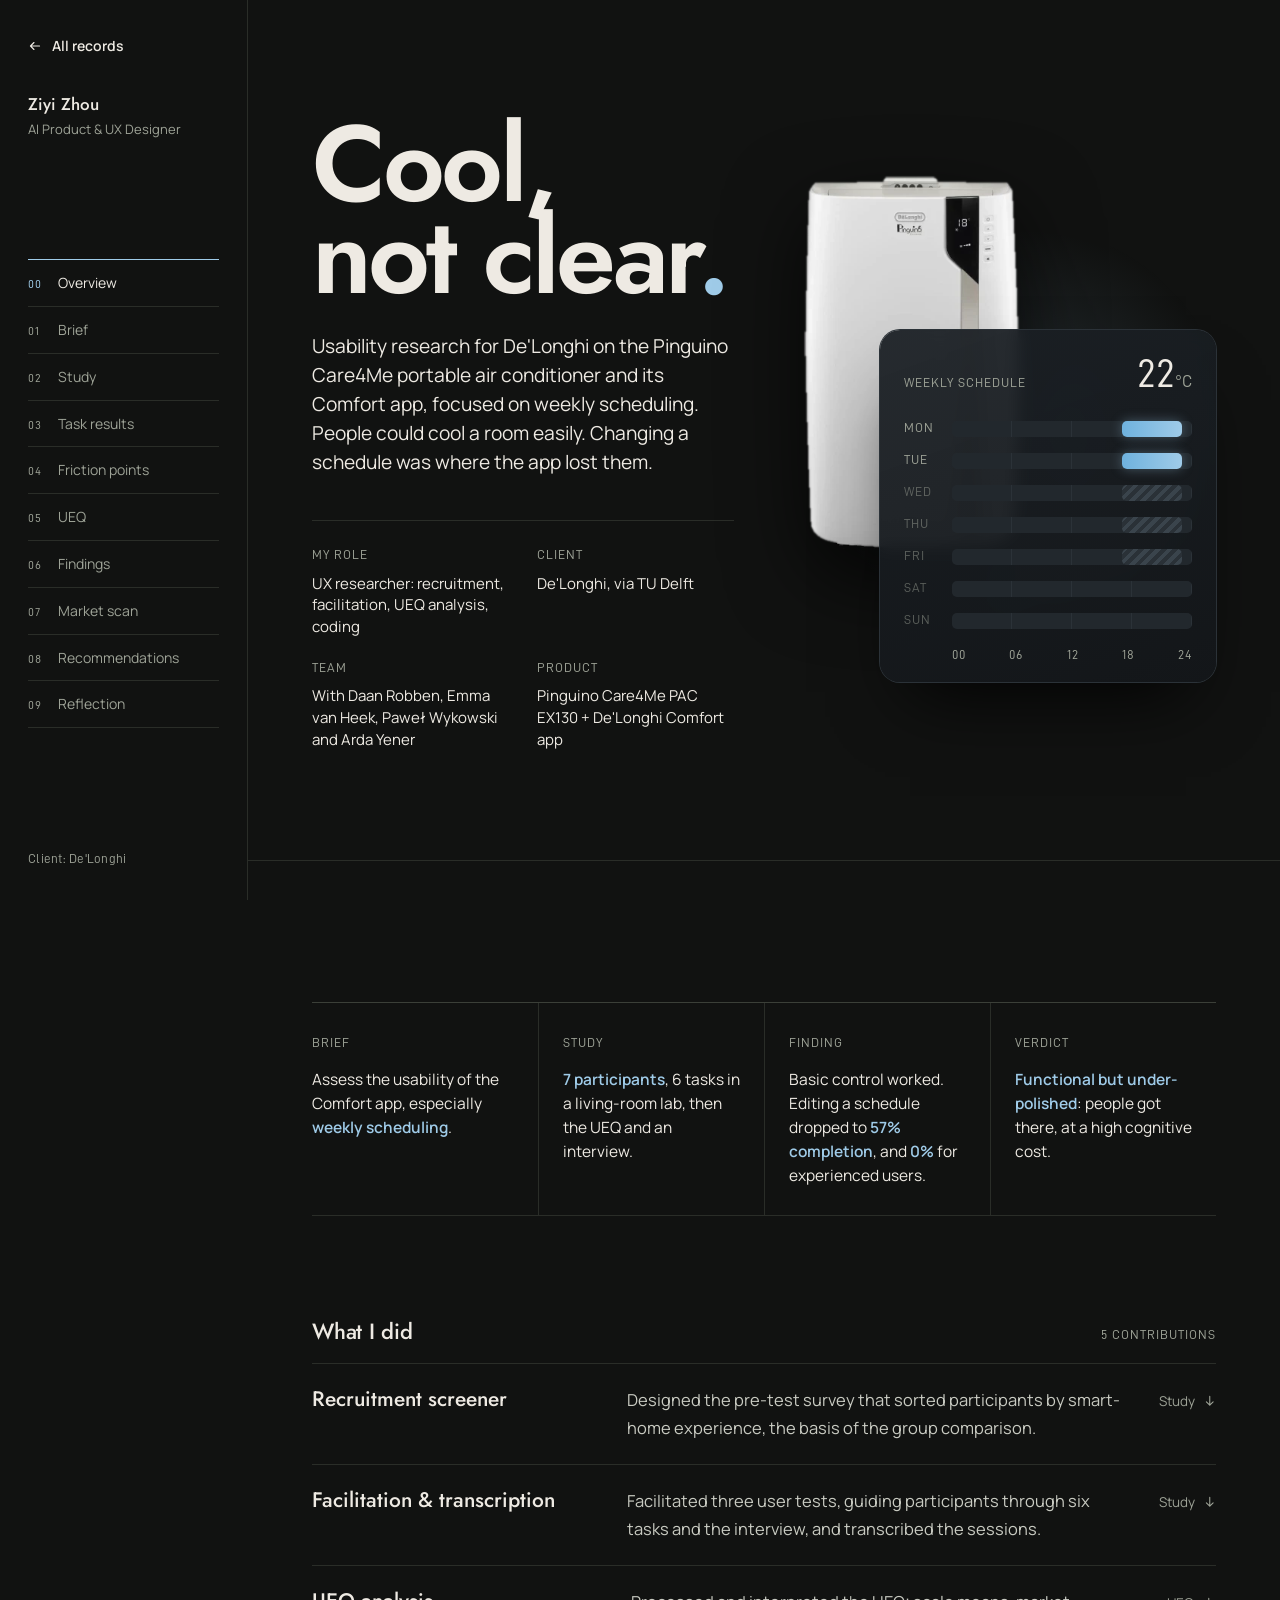
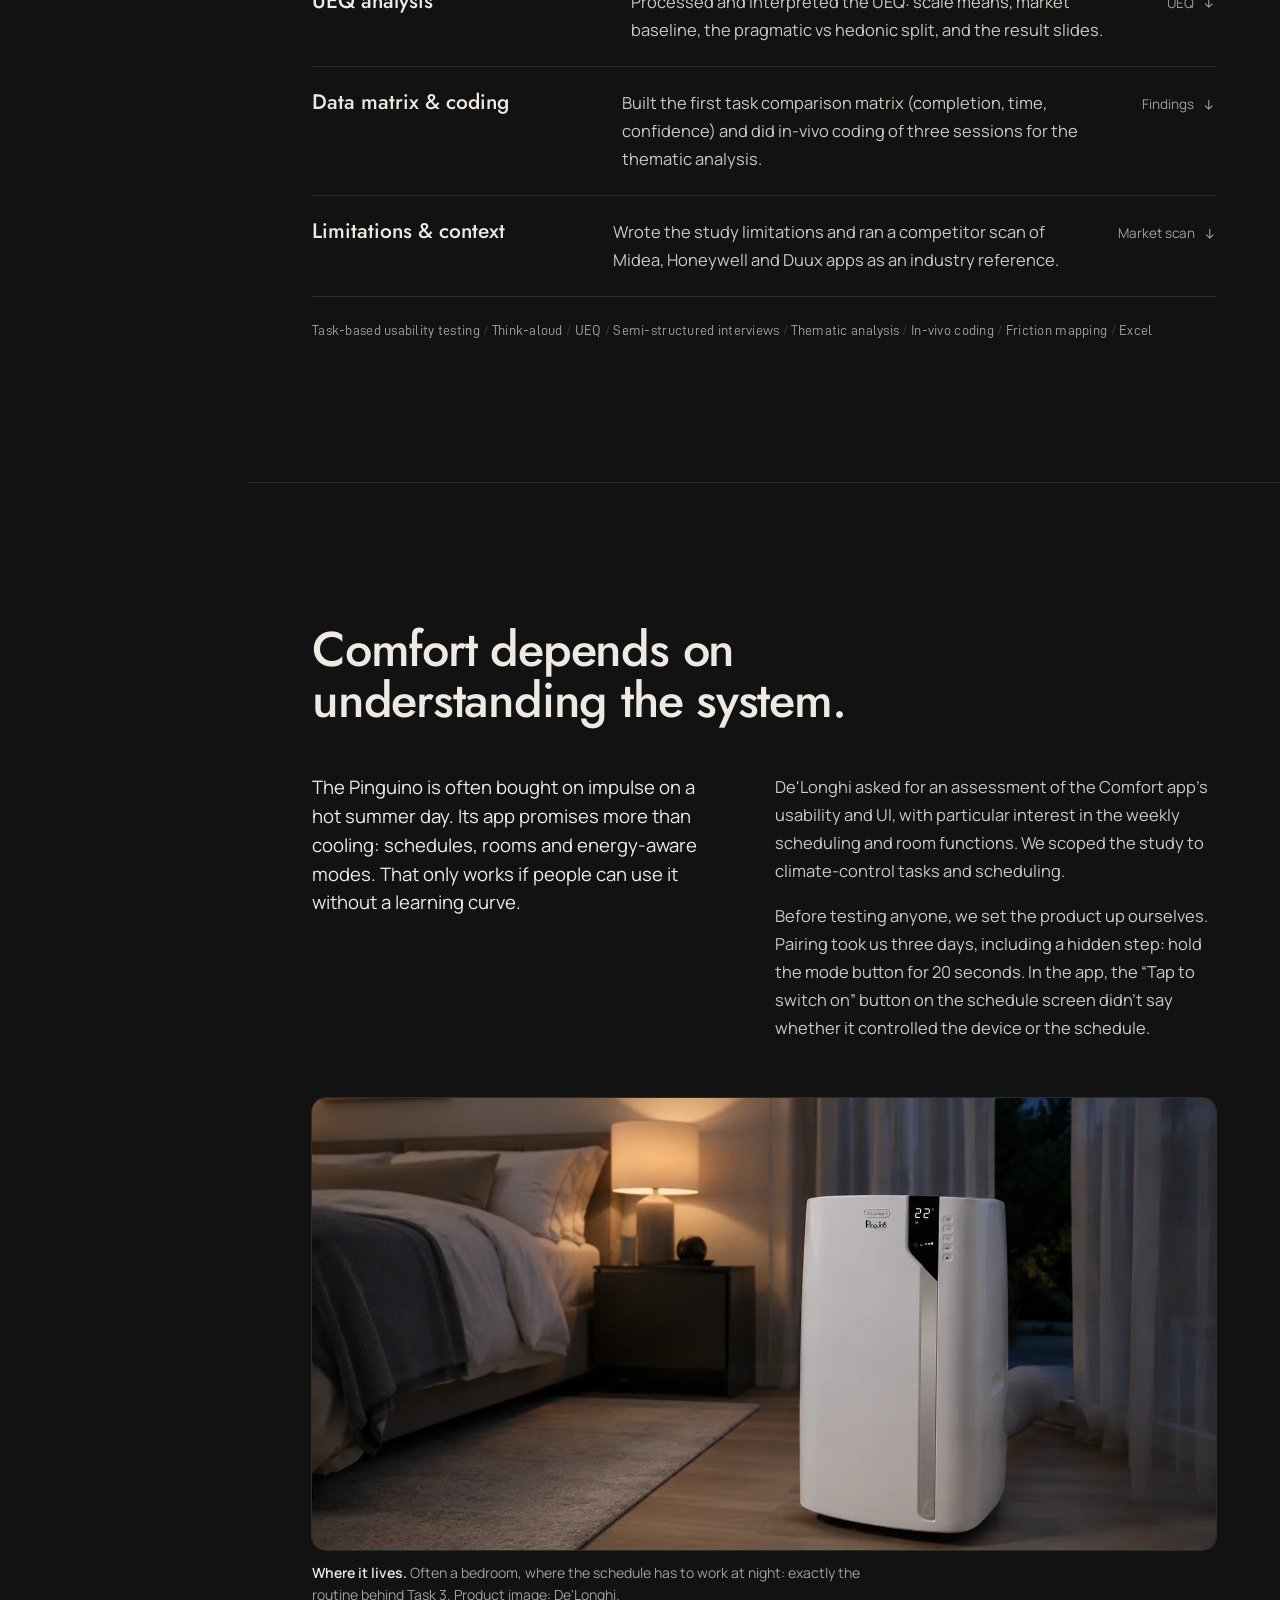
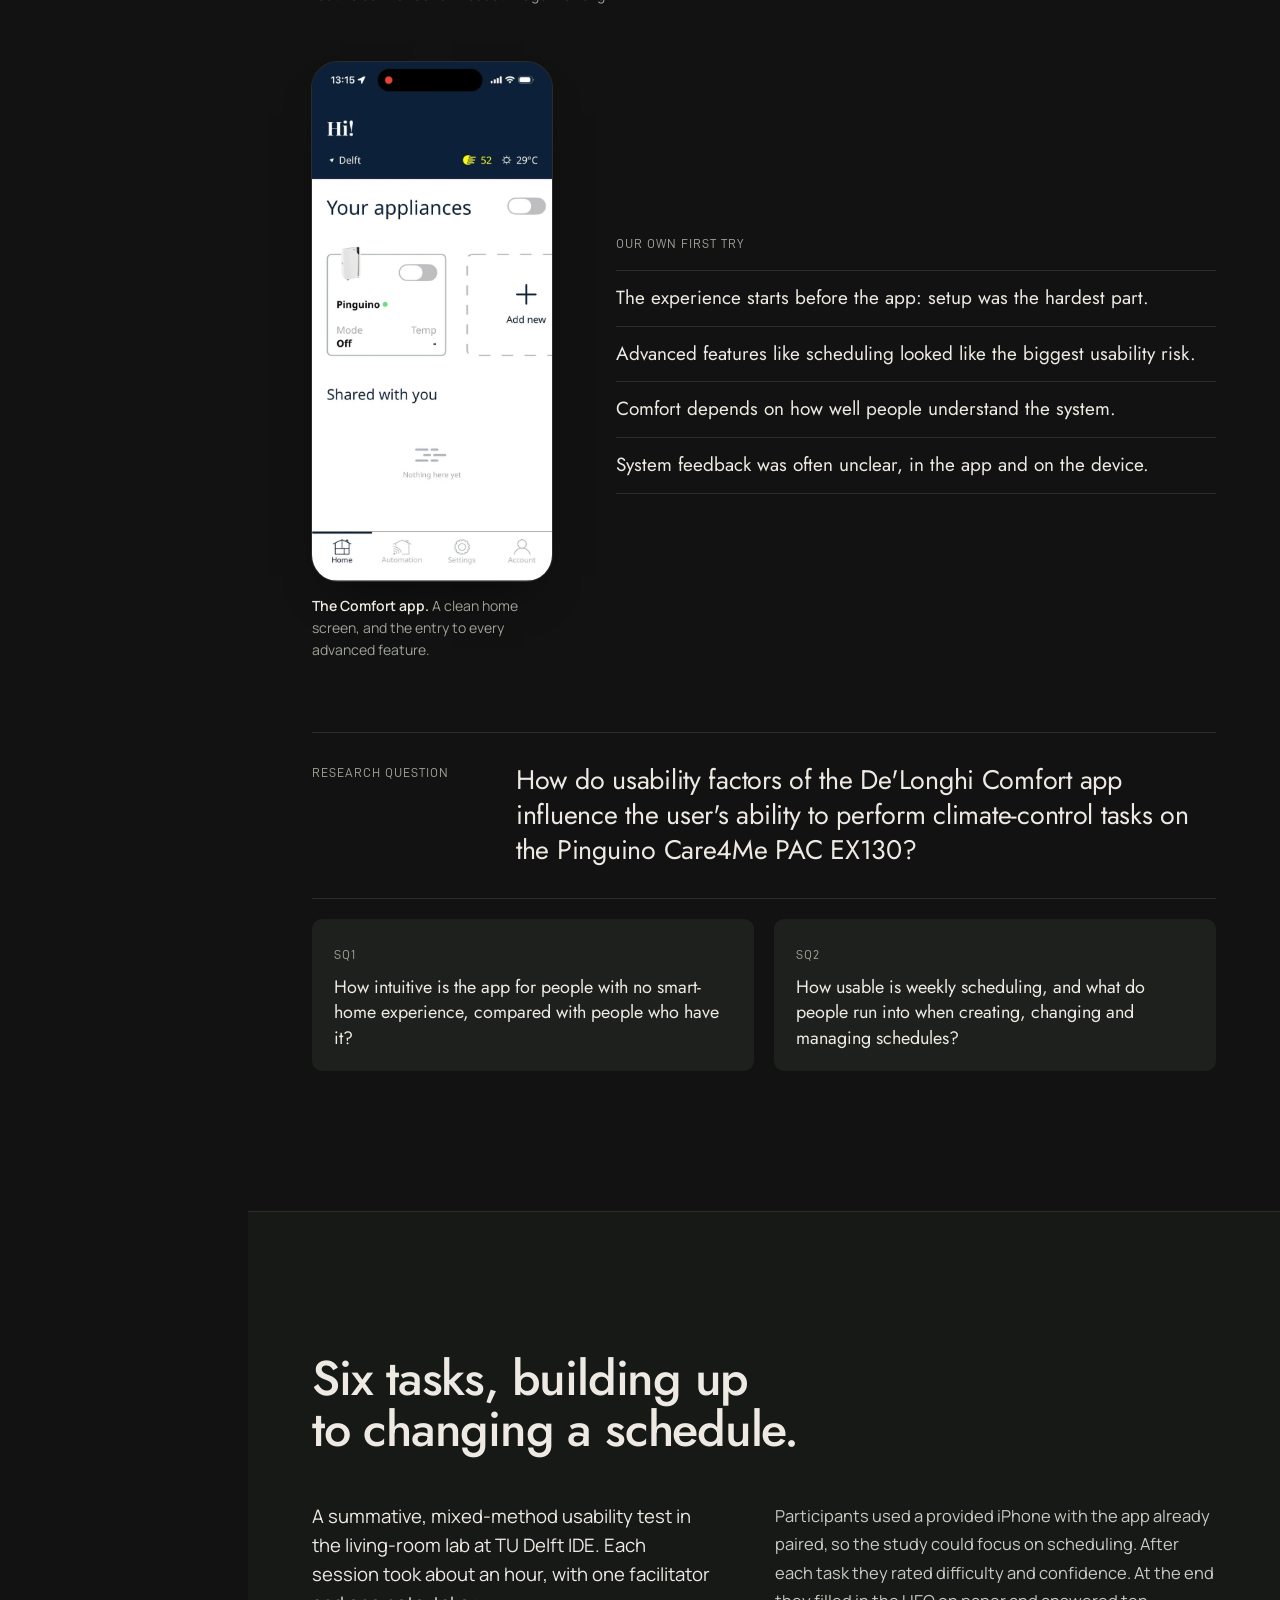
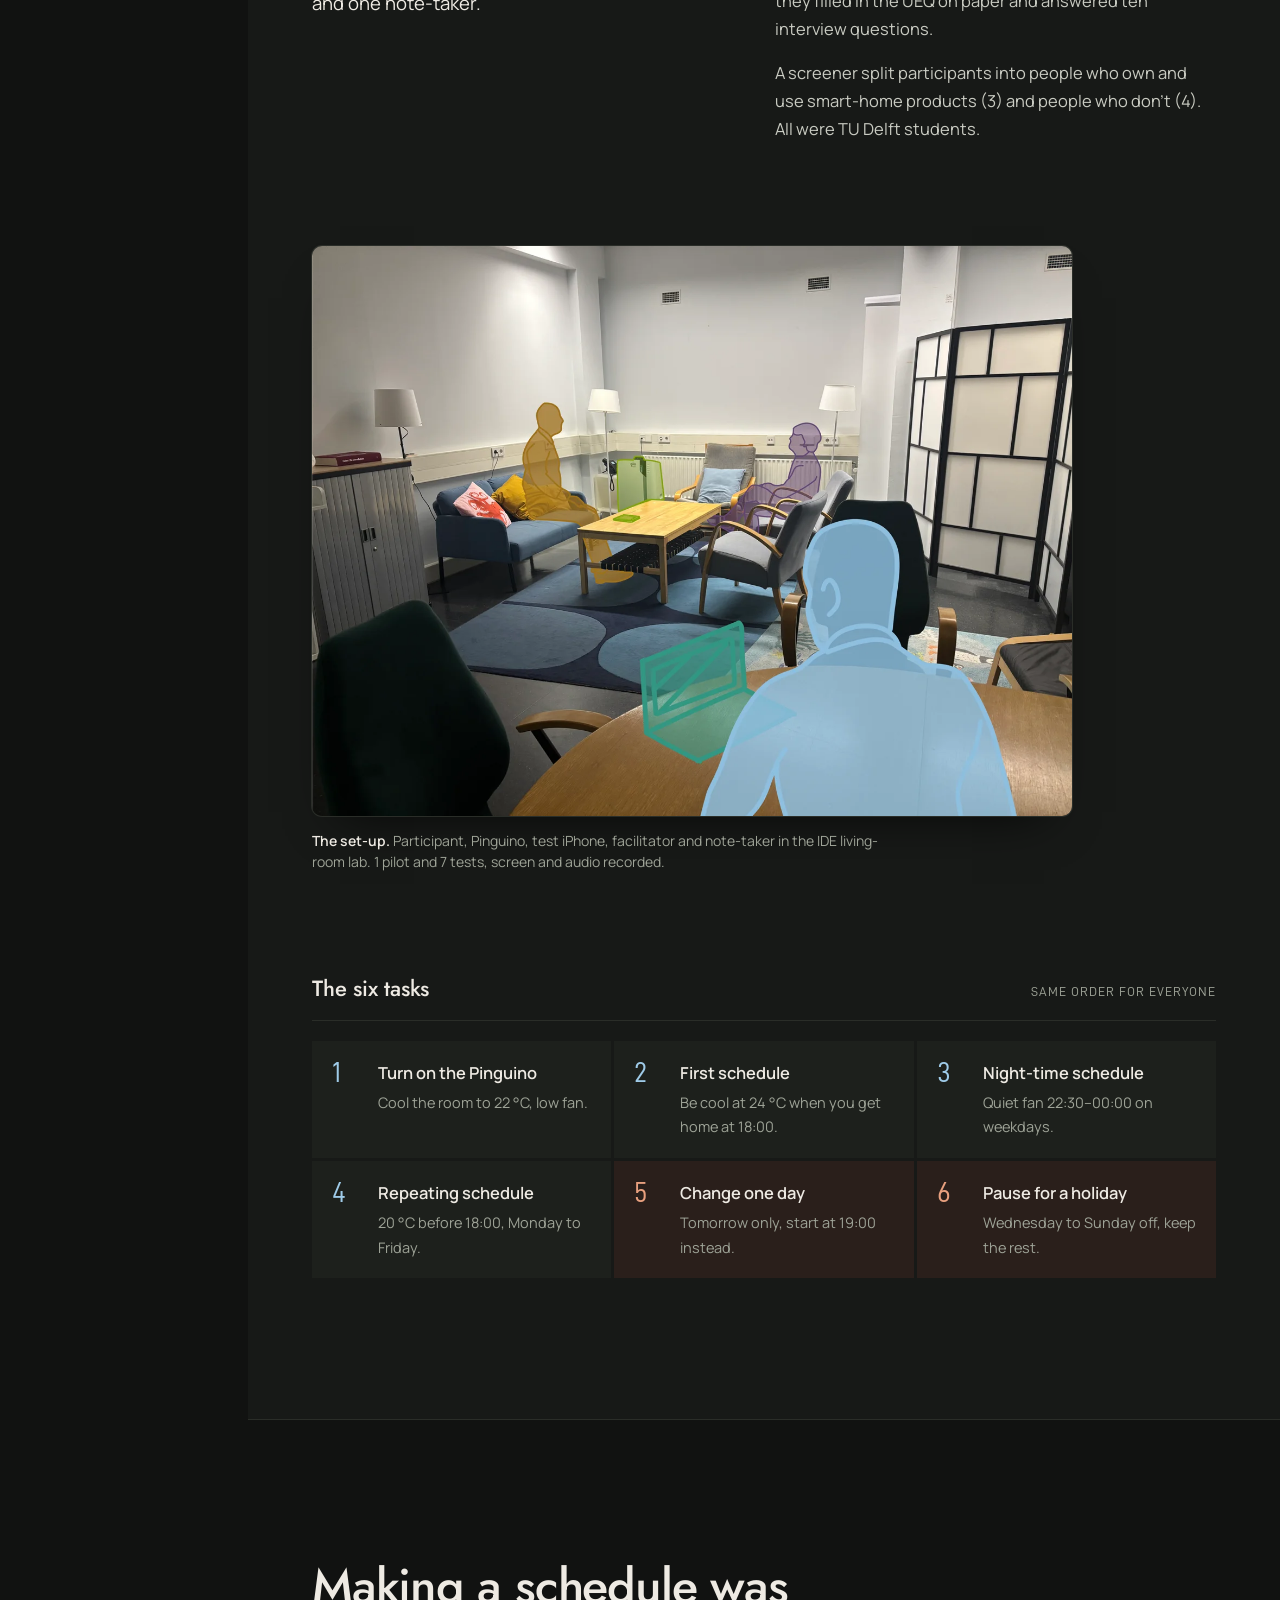
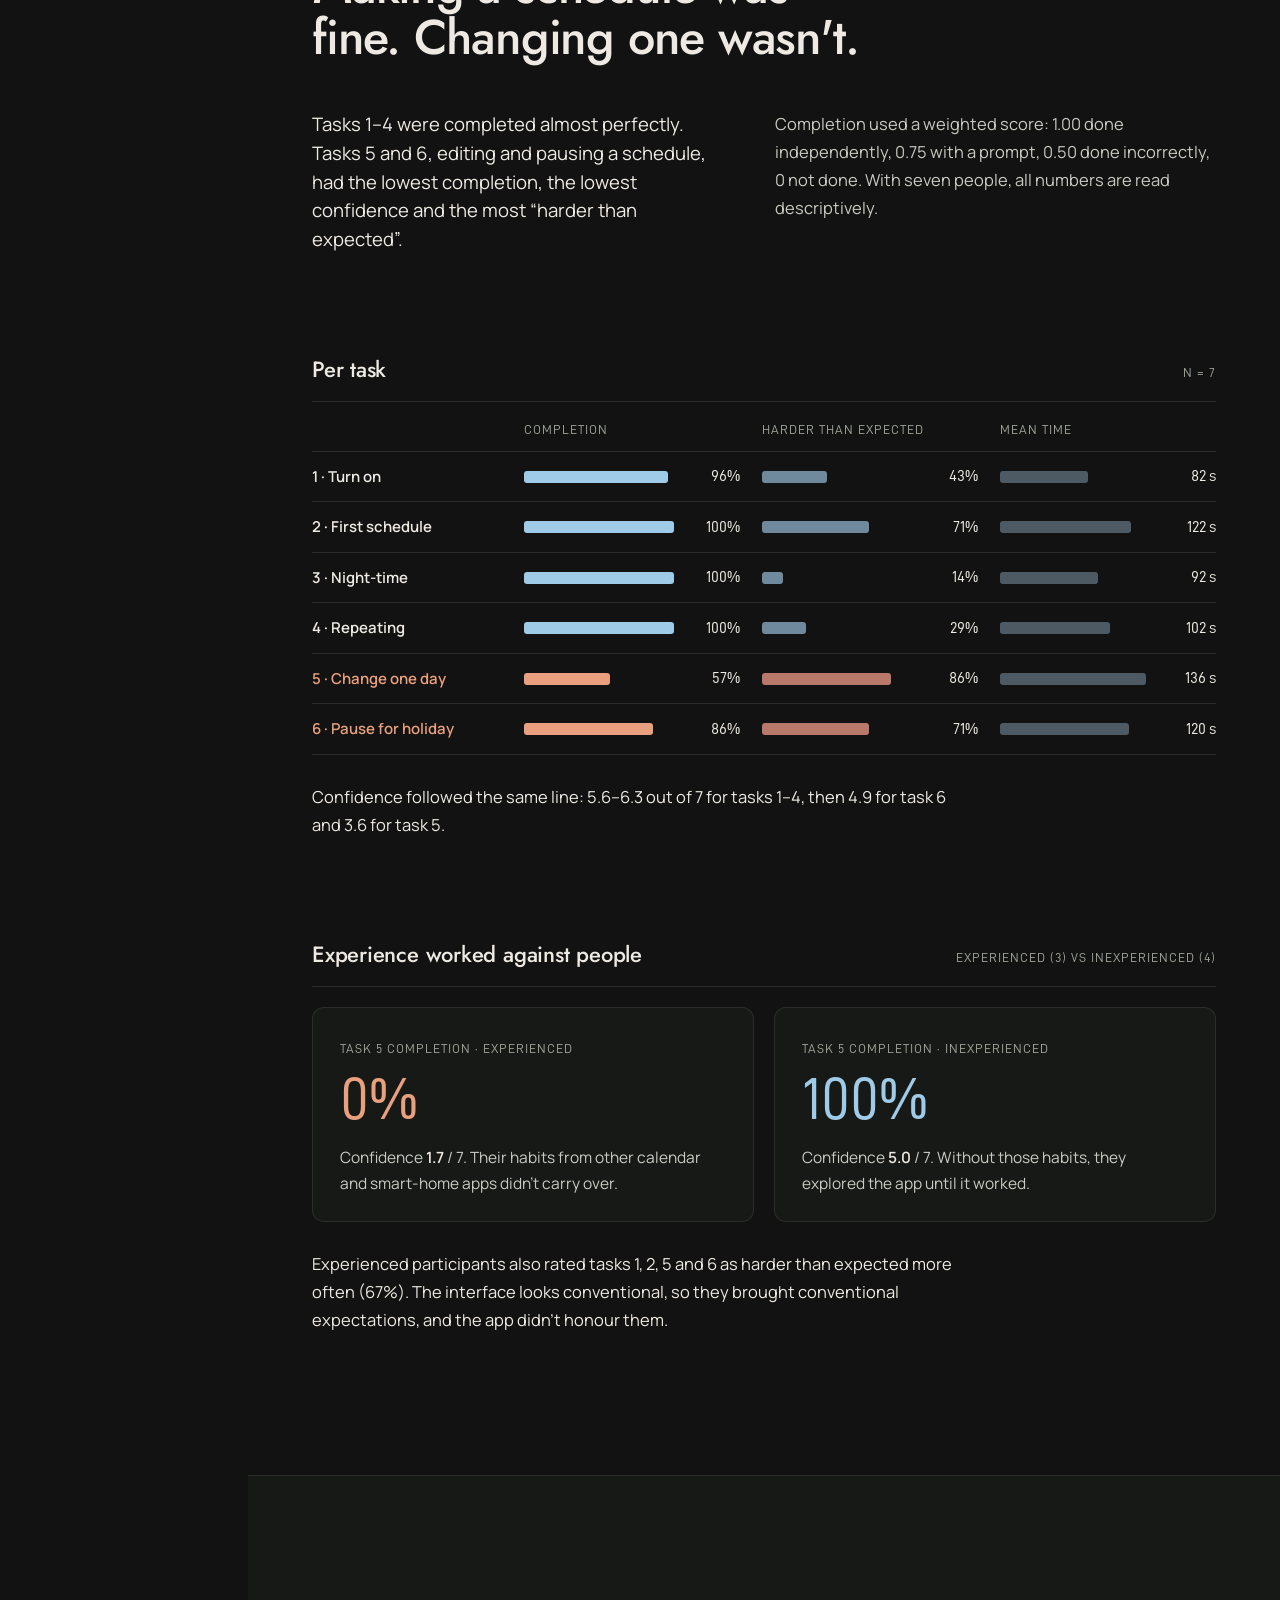
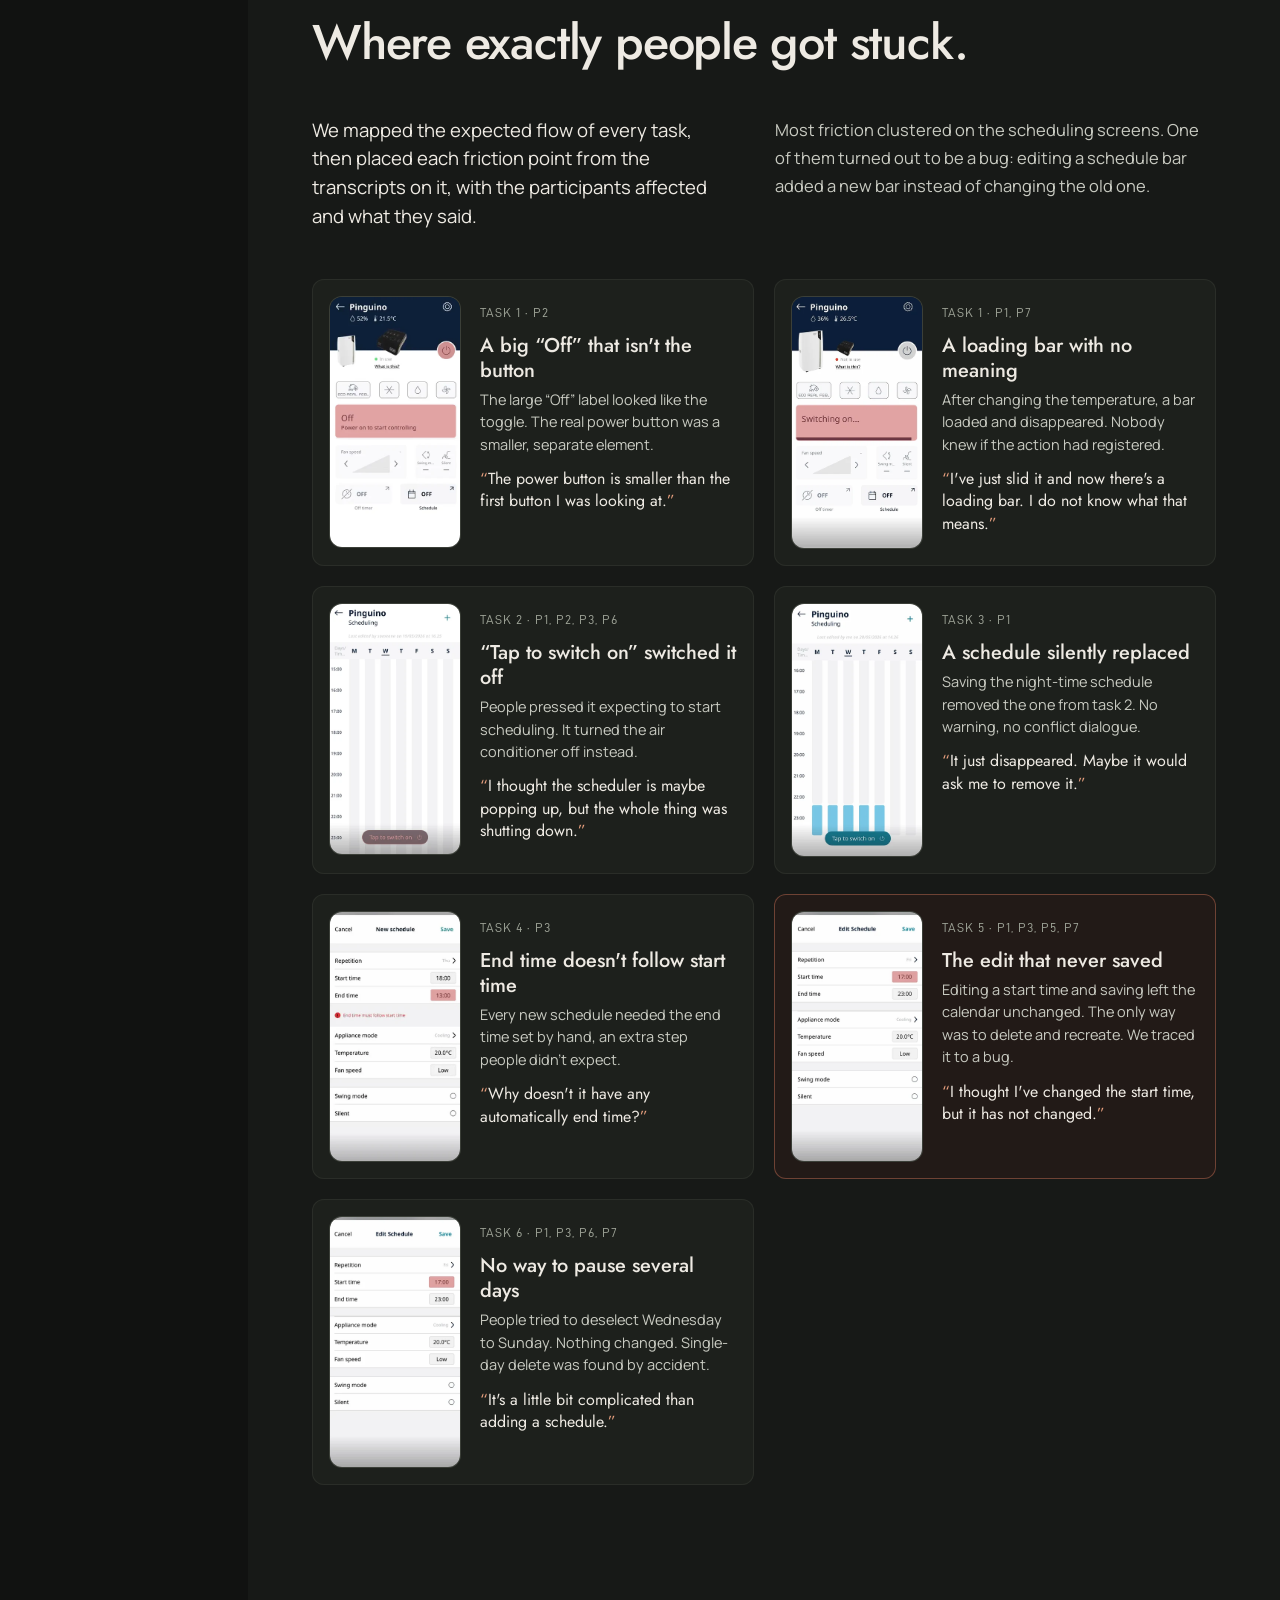
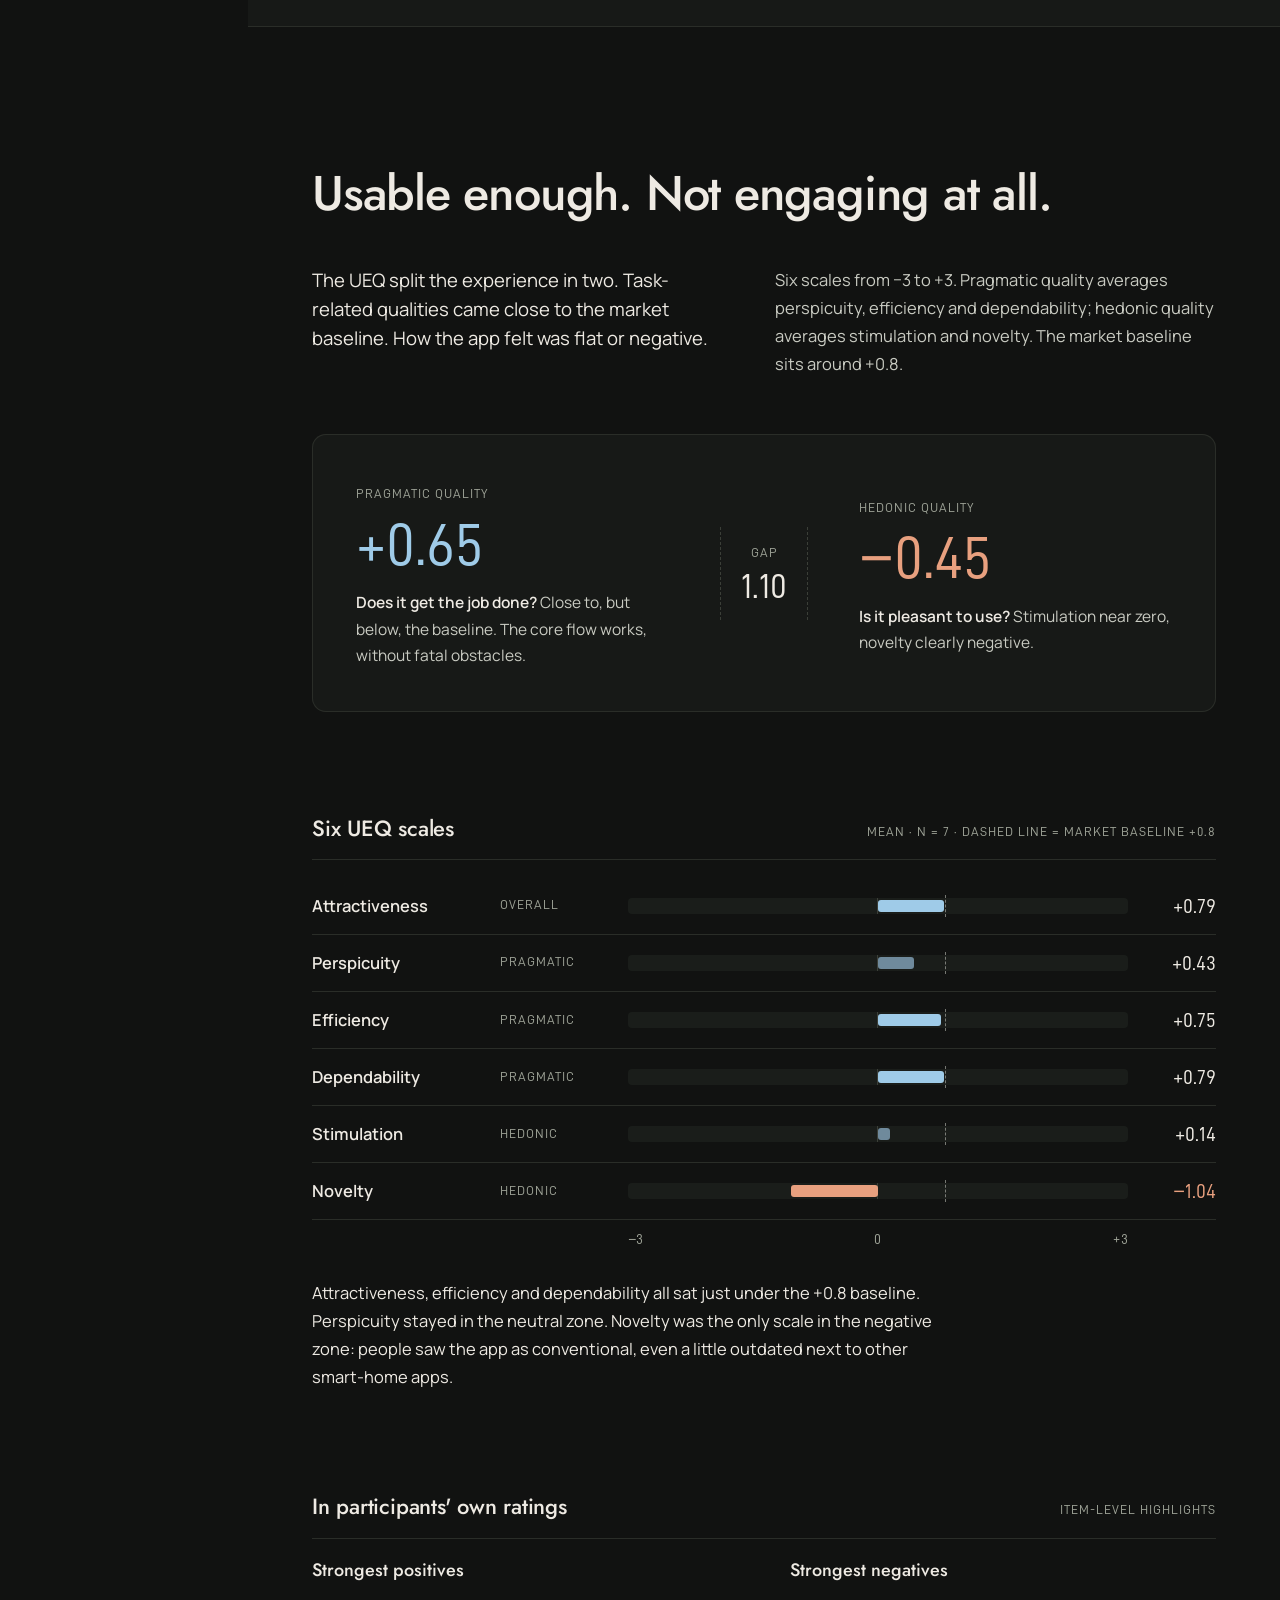
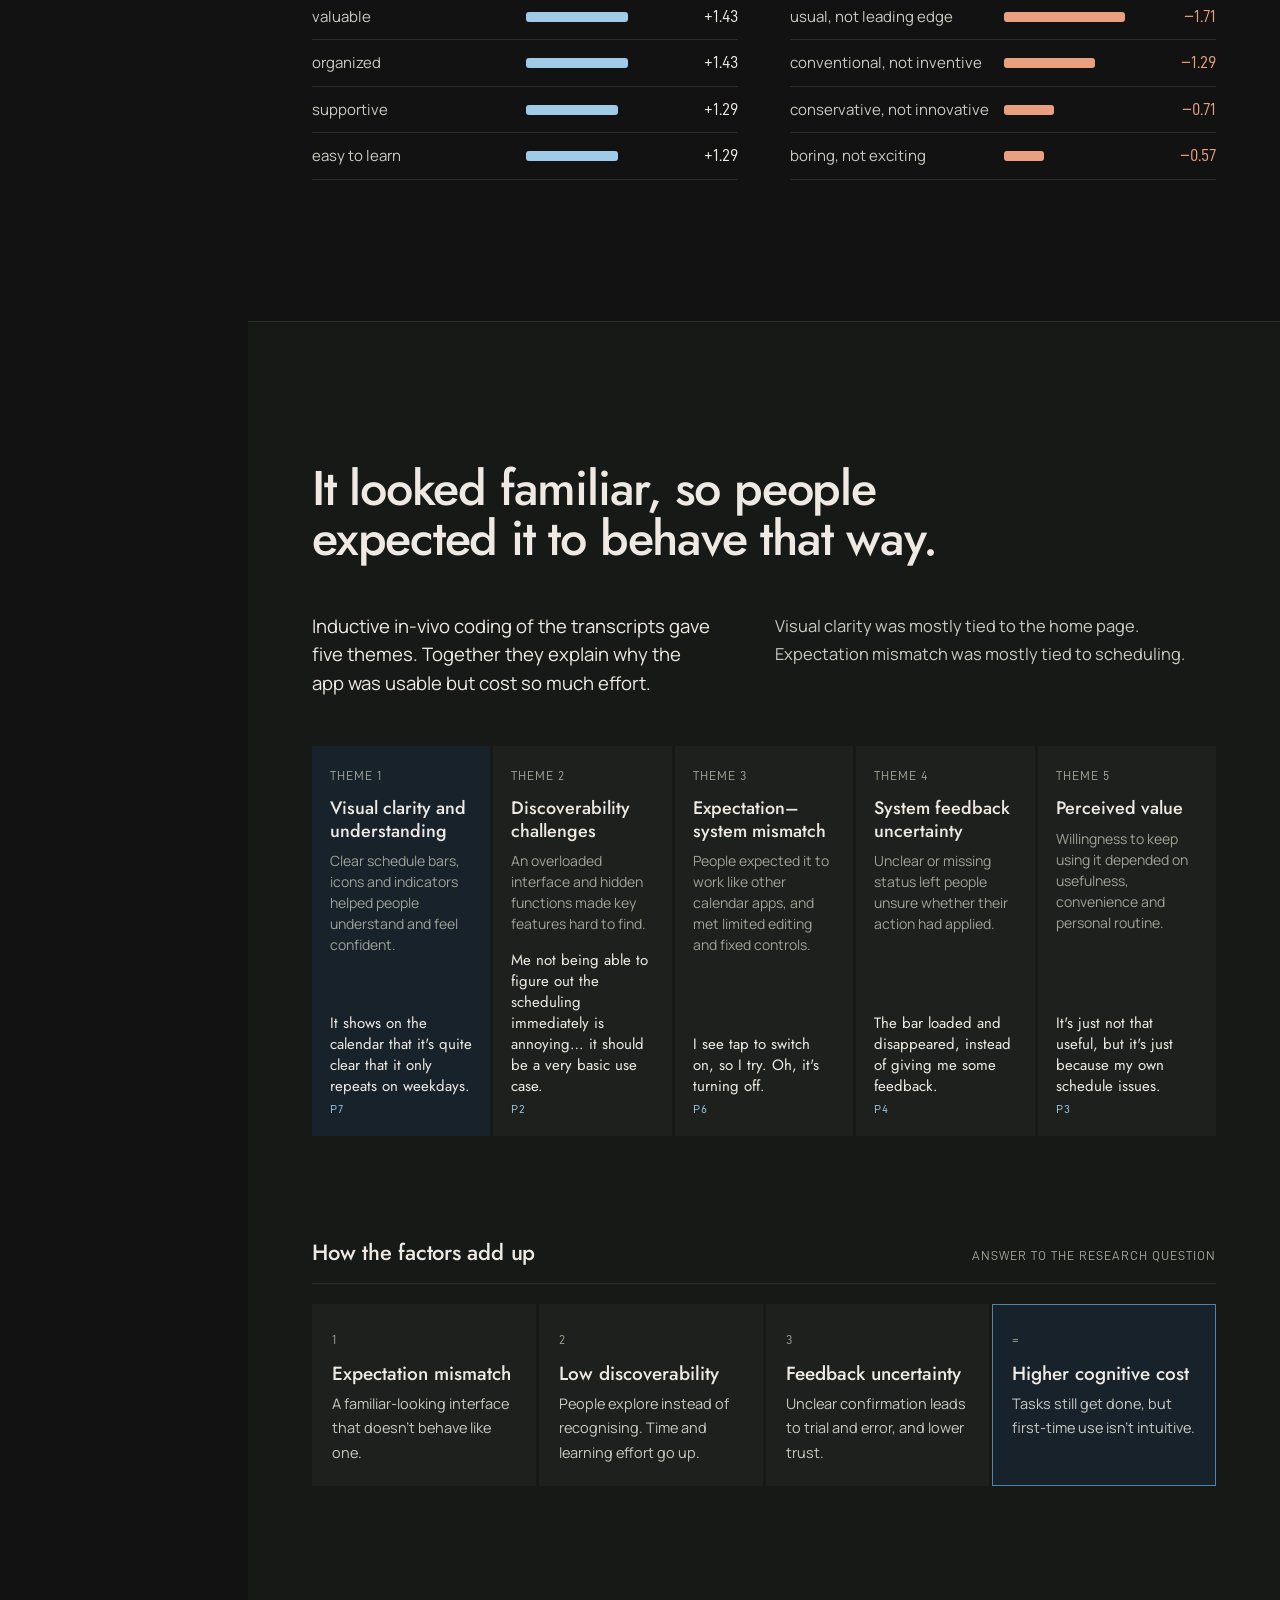
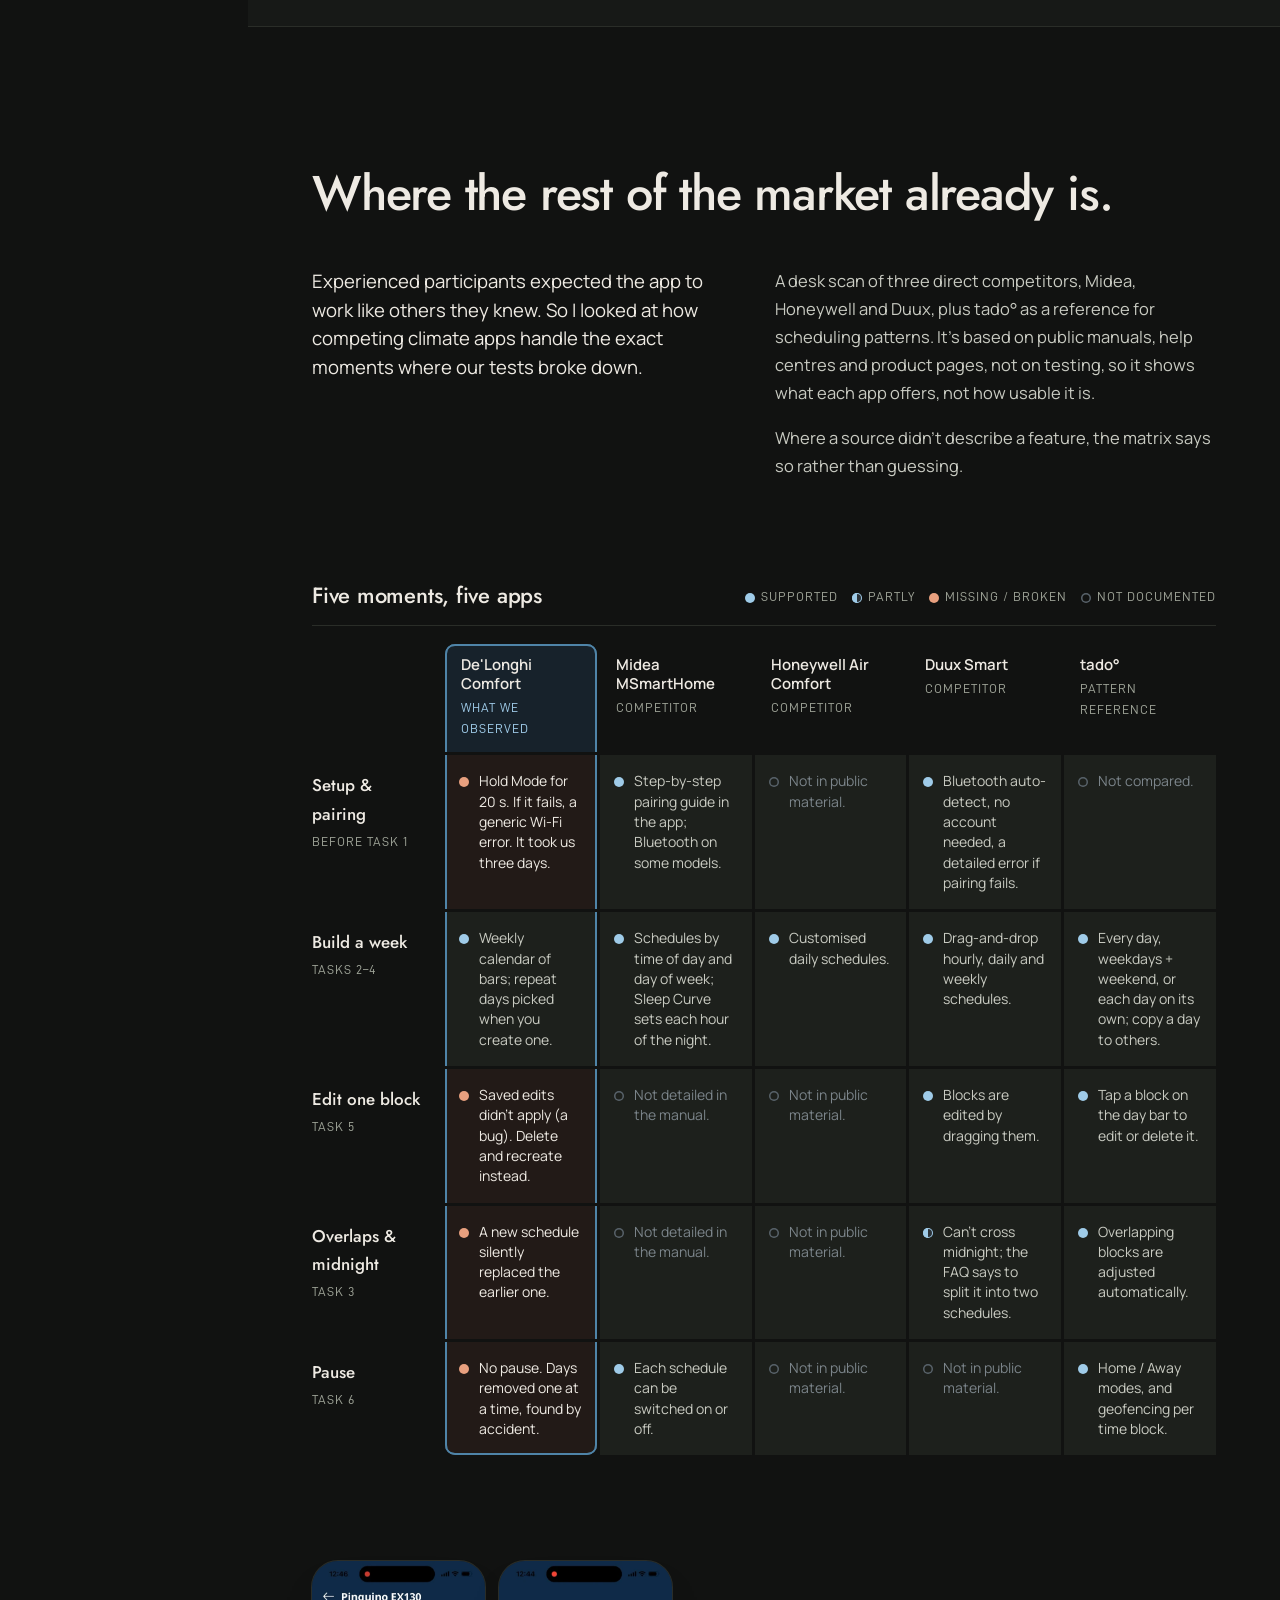
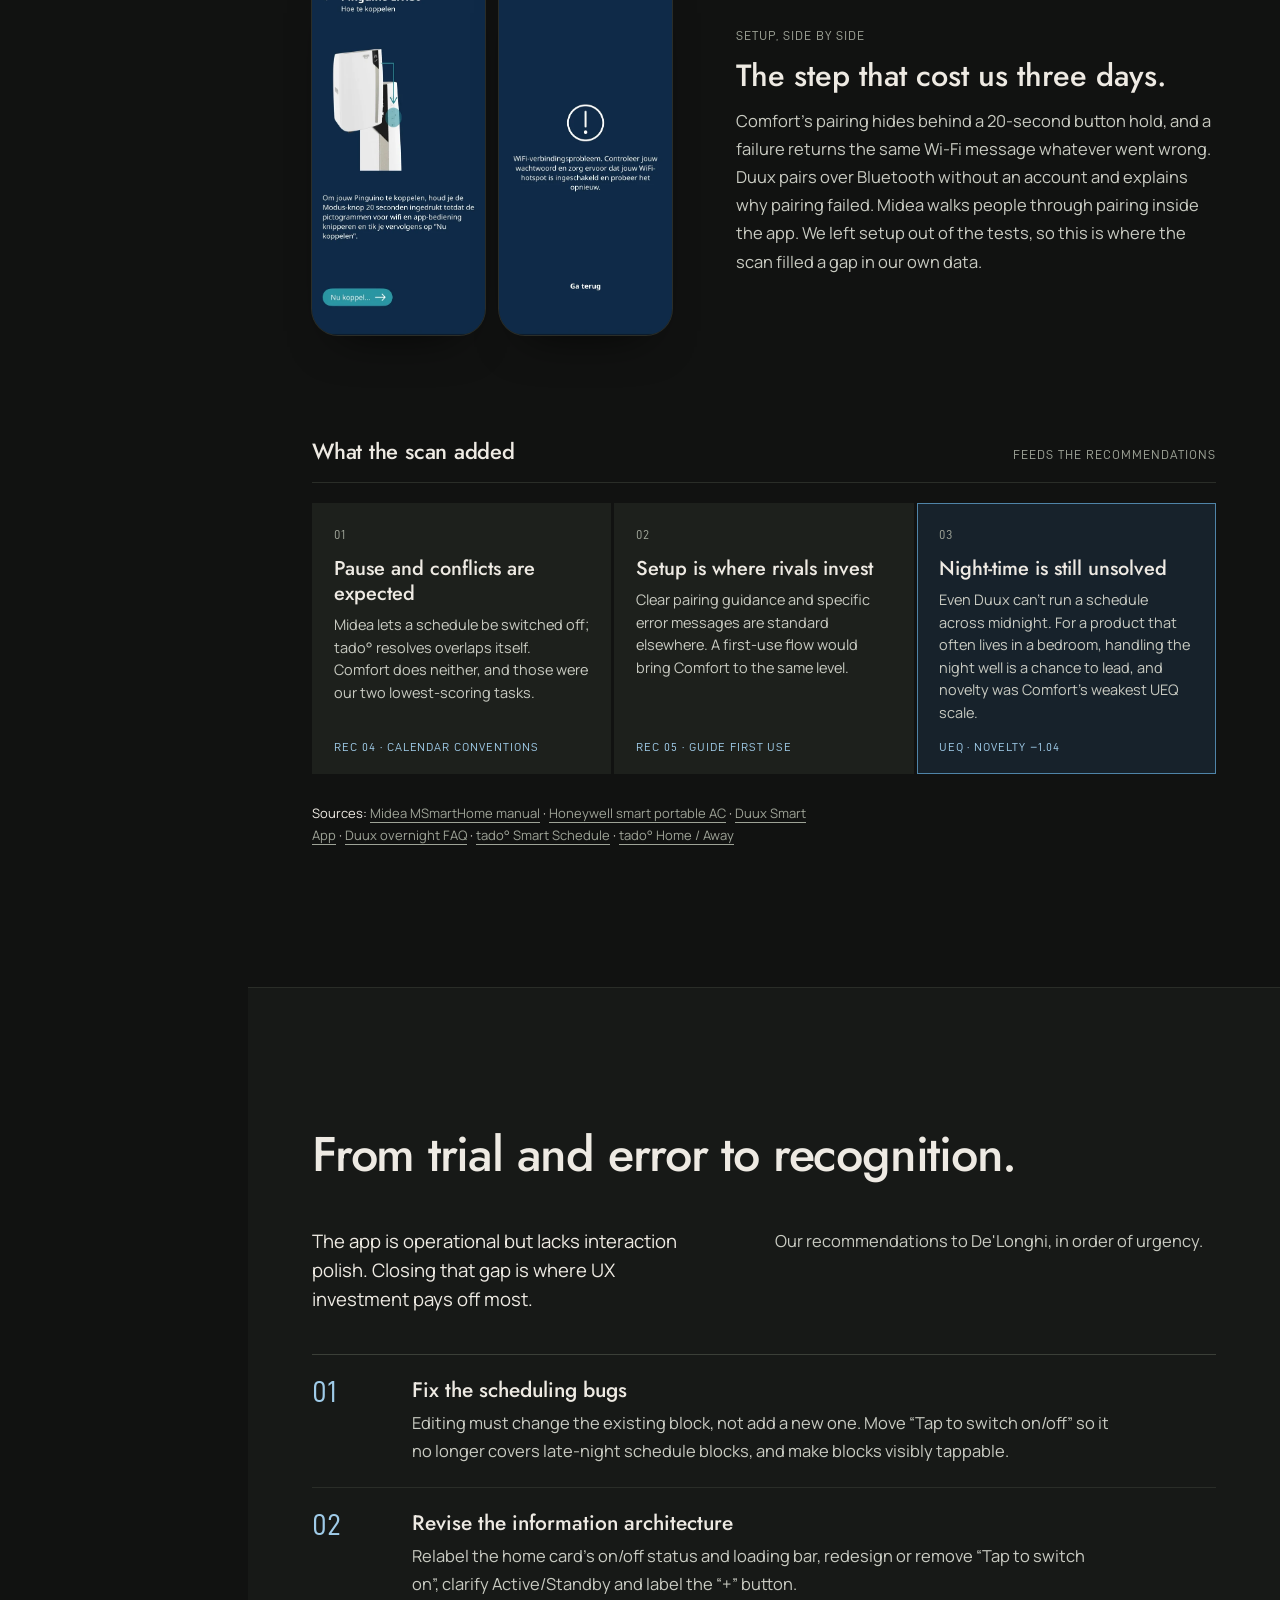
==== commit 3051dae6: "De'Longhi: add market scan chapter, bedroom scene, sharper app screens and product cutout Co-Authore" ====
--- a/delonghi.html
+++ b/delonghi.html
@@ -32,8 +32,9 @@
         <a href="#friction"><span>04</span>Friction points</a>
         <a href="#ueq"><span>05</span>UEQ</a>
         <a href="#findings"><span>06</span>Findings</a>
-        <a href="#recs"><span>07</span>Recommendations</a>
-        <a href="#reflection"><span>08</span>Reflection</a>
+        <a href="#scan"><span>07</span>Market scan</a>
+        <a href="#recs"><span>08</span>Recommendations</a>
+        <a href="#reflection"><span>09</span>Reflection</a>
       </nav>
       <p class="source plain-panel">Client: De'Longhi</p>
     </aside>
@@ -53,7 +54,7 @@
             </dl>
           </div>
           <figure class="dl-stage" aria-label="The Pinguino Care4Me and a weekly schedule">
-            <img class="pinguino" src="assets/delonghi/pinguino.webp" width="191" height="362" alt="De'Longhi Pinguino Care4Me portable air conditioner">
+            <img class="pinguino" src="assets/delonghi/pinguino.webp" width="286" height="497" alt="De'Longhi Pinguino Care4Me portable air conditioner">
             <div class="week-card">
               <div class="week-top"><span class="panel">Weekly schedule</span><span class="temp">22<small>°C</small></span></div>
               <div class="week-grid" id="week-grid" aria-hidden="true"></div>
@@ -80,7 +81,7 @@
               <li><h3>Facilitation &amp; transcription</h3><p>Facilitated three user tests, guiding participants through six tasks and the interview, and transcribed the sessions.</p><a href="#study">Study <svg class="icon"><use href="#i-down"/></svg></a></li>
               <li><h3>UEQ analysis</h3><p>Processed and interpreted the UEQ: scale means, market baseline, the pragmatic vs hedonic split, and the result slides.</p><a href="#ueq">UEQ <svg class="icon"><use href="#i-down"/></svg></a></li>
               <li><h3>Data matrix &amp; coding</h3><p>Built the first task comparison matrix (completion, time, confidence) and did in-vivo coding of three sessions for the thematic analysis.</p><a href="#findings">Findings <svg class="icon"><use href="#i-down"/></svg></a></li>
-              <li><h3>Limitations &amp; context</h3><p>Wrote the study limitations and ran a competitor scan of Midea, Honeywell and Duux apps as an industry reference.</p><a href="#reflection">Reflection <svg class="icon"><use href="#i-down"/></svg></a></li>
+              <li><h3>Limitations &amp; context</h3><p>Wrote the study limitations and ran a competitor scan of Midea, Honeywell and Duux apps as an industry reference.</p><a href="#scan">Market scan <svg class="icon"><use href="#i-down"/></svg></a></li>
             </ul>
             <p class="stack plain-panel"><span>Task-based usability testing</span><span>Think-aloud</span><span>UEQ</span><span>Semi-structured interviews</span><span>Thematic analysis</span><span>In-vivo coding</span><span>Friction mapping</span><span>Excel</span></p>
           </div>
@@ -98,6 +99,8 @@
               <p>Before testing anyone, we set the product up ourselves. Pairing took us three days, including a hidden step: hold the mode button for 20 seconds. In the app, the “Tap to switch on” button on the schedule screen didn't say whether it controlled the device or the schedule.</p>
             </div>
           </div>
+          <figure class="dl-scene"><img src="assets/delonghi/bedroom.webp" width="1672" height="941" loading="lazy" alt="The Pinguino Care4Me standing in a bedroom at night, display set to 22 degrees"><figcaption><strong>Where it lives.</strong> Often a bedroom, where the schedule has to work at night: exactly the routine behind Task 3. Product image: De'Longhi.</figcaption></figure>
+
           <div class="pair dl-pre">
             <figure><div class="shot phone"><img src="assets/delonghi/app-home.webp" width="296" height="640" loading="lazy" alt="De'Longhi Comfort app home: Your appliances, Pinguino, Add new"></div><figcaption><strong>The Comfort app.</strong> A clean home screen, and the entry to every advanced feature.</figcaption></figure>
             <ul class="takeaways">
@@ -290,8 +293,56 @@
         </div>
       </section>
 
+      <!-- ================= MARKET SCAN ================= -->
+      <section class="section" id="scan" aria-labelledby="scan-title">
+        <div class="wrap">
+          <h2 id="scan-title">Where the rest of the market already is.</h2>
+          <div class="two">
+            <p class="lede">Experienced participants expected the app to work like others they knew. So I looked at how competing climate apps handle the exact moments where our tests broke down.</p>
+            <div class="prose">
+              <p>A desk scan of three direct competitors, Midea, Honeywell and Duux, plus tado° as a reference for scheduling patterns. It's based on public manuals, help centres and product pages, not on testing, so it shows what each app offers, not how usable it is.</p>
+              <p>Where a source didn't describe a feature, the matrix says so rather than guessing.</p>
+            </div>
+          </div>
+
+          <div class="block">
+            <div class="block-head"><h3>Five moments, five apps</h3><span class="panel mx-key"><span><i class="k y"></i>Supported</span><span><i class="k p"></i>Partly</span><span><i class="k n"></i>Missing / broken</span><span><i class="k u"></i>Not documented</span></span></div>
+            <div class="mx" role="table" aria-label="Competitor comparison of scheduling and setup">
+              <div class="mx-r head" role="row"><span role="columnheader"></span><span role="columnheader" class="me"><b>De'Longhi Comfort</b><small class="panel">What we observed</small></span><span role="columnheader"><b>Midea MSmartHome</b><small class="panel">Competitor</small></span><span role="columnheader"><b>Honeywell Air Comfort</b><small class="panel">Competitor</small></span><span role="columnheader"><b>Duux Smart</b><small class="panel">Competitor</small></span><span role="columnheader"><b>tado°</b><small class="panel">Pattern reference</small></span></div>
+              <div class="mx-r" role="row"><span role="rowheader"><strong>Setup &amp; pairing</strong><small class="panel">Before task 1</small></span><span role="cell" class="c n"><i aria-label="Missing or broken"></i>Hold Mode for 20 s. If it fails, a generic Wi-Fi error. It took us three days.</span><span role="cell" class="c y"><i aria-label="Supported"></i>Step-by-step pairing guide in the app; Bluetooth on some models.</span><span role="cell" class="c u"><i aria-label="Not documented"></i>Not in public material.</span><span role="cell" class="c y"><i aria-label="Supported"></i>Bluetooth auto-detect, no account needed, a detailed error if pairing fails.</span><span role="cell" class="c u"><i aria-label="Not documented"></i>Not compared.</span></div>
+              <div class="mx-r" role="row"><span role="rowheader"><strong>Build a week</strong><small class="panel">Tasks 2–4</small></span><span role="cell" class="c y"><i aria-label="Supported"></i>Weekly calendar of bars; repeat days picked when you create one.</span><span role="cell" class="c y"><i aria-label="Supported"></i>Schedules by time of day and day of week; Sleep Curve sets each hour of the night.</span><span role="cell" class="c y"><i aria-label="Supported"></i>Customised daily schedules.</span><span role="cell" class="c y"><i aria-label="Supported"></i>Drag-and-drop hourly, daily and weekly schedules.</span><span role="cell" class="c y"><i aria-label="Supported"></i>Every day, weekdays + weekend, or each day on its own; copy a day to others.</span></div>
+              <div class="mx-r" role="row"><span role="rowheader"><strong>Edit one block</strong><small class="panel">Task 5</small></span><span role="cell" class="c n"><i aria-label="Missing or broken"></i>Saved edits didn’t apply (a bug). Delete and recreate instead.</span><span role="cell" class="c u"><i aria-label="Not documented"></i>Not detailed in the manual.</span><span role="cell" class="c u"><i aria-label="Not documented"></i>Not in public material.</span><span role="cell" class="c y"><i aria-label="Supported"></i>Blocks are edited by dragging them.</span><span role="cell" class="c y"><i aria-label="Supported"></i>Tap a block on the day bar to edit or delete it.</span></div>
+              <div class="mx-r" role="row"><span role="rowheader"><strong>Overlaps &amp; midnight</strong><small class="panel">Task 3</small></span><span role="cell" class="c n"><i aria-label="Missing or broken"></i>A new schedule silently replaced the earlier one.</span><span role="cell" class="c u"><i aria-label="Not documented"></i>Not detailed in the manual.</span><span role="cell" class="c u"><i aria-label="Not documented"></i>Not in public material.</span><span role="cell" class="c p"><i aria-label="Partly"></i>Can’t cross midnight; the FAQ says to split it into two schedules.</span><span role="cell" class="c y"><i aria-label="Supported"></i>Overlapping blocks are adjusted automatically.</span></div>
+              <div class="mx-r" role="row"><span role="rowheader"><strong>Pause</strong><small class="panel">Task 6</small></span><span role="cell" class="c n"><i aria-label="Missing or broken"></i>No pause. Days removed one at a time, found by accident.</span><span role="cell" class="c y"><i aria-label="Supported"></i>Each schedule can be switched on or off.</span><span role="cell" class="c u"><i aria-label="Not documented"></i>Not in public material.</span><span role="cell" class="c u"><i aria-label="Not documented"></i>Not in public material.</span><span role="cell" class="c y"><i aria-label="Supported"></i>Home / Away modes, and geofencing per time block.</span></div>
+            </div>
+          </div>
+
+          <div class="block scan-setup">
+            <div class="scan-shots">
+              <figure><div class="shot phone"><img src="assets/delonghi/app-pairing.webp" width="517" height="1120" loading="lazy" alt="Comfort pairing screen: hold the Mode button for 20 seconds until the Wi-Fi and app icons blink"></div></figure>
+              <figure><div class="shot phone"><img src="assets/delonghi/app-error.webp" width="517" height="1120" loading="lazy" alt="Comfort error screen: Wi-Fi connection problem, check your password and hotspot and try again"></div></figure>
+            </div>
+            <div>
+              <span class="panel">Setup, side by side</span>
+              <h3>The step that cost us three days.</h3>
+              <p>Comfort's pairing hides behind a 20-second button hold, and a failure returns the same Wi-Fi message whatever went wrong. Duux pairs over Bluetooth without an account and explains why pairing failed. Midea walks people through pairing inside the app. We left setup out of the tests, so this is where the scan filled a gap in our own data.</p>
+            </div>
+          </div>
+
+          <div class="block">
+            <div class="block-head"><h3>What the scan added</h3><span class="panel">Feeds the recommendations</span></div>
+            <ol class="scan-take">
+              <li><span class="panel">01</span><h4>Pause and conflicts are expected</h4><p>Midea lets a schedule be switched off; tado° resolves overlaps itself. Comfort does neither, and those were our two lowest-scoring tasks.</p><a href="#recs">Rec 04 · Calendar conventions</a></li>
+              <li><span class="panel">02</span><h4>Setup is where rivals invest</h4><p>Clear pairing guidance and specific error messages are standard elsewhere. A first-use flow would bring Comfort to the same level.</p><a href="#recs">Rec 05 · Guide first use</a></li>
+              <li class="op"><span class="panel">03</span><h4>Night-time is still unsolved</h4><p>Even Duux can't run a schedule across midnight. For a product that often lives in a bedroom, handling the night well is a chance to lead, and novelty was Comfort's weakest UEQ scale.</p><a href="#ueq">UEQ · Novelty −1.04</a></li>
+            </ol>
+            <p class="note sources">Sources: <a href="https://www.midea.com/content/dam/midea-aem/us/msmarthome/updated-rac-user-manual/MSmartHome-AC-and-Dehum-Instructions.pdf" target="_blank" rel="noopener">Midea MSmartHome manual</a> · <a href="https://www.honeywellstore.com/store/news/honeywell-smart-wifi-portable-air-conditioners.htm" target="_blank" rel="noopener">Honeywell smart portable AC</a> · <a href="https://duux.com/pages/duux-smart-app" target="_blank" rel="noopener">Duux Smart App</a> · <a href="https://duux.com/en/customer-service/smart/ik-wil-een-schema-op-de-app-maken-zodat-mijn-beam-beam-mini-blizzard-edge-of-north-vanzelf-aan-en-uit-gaat-van-2300-tot-900-uur-maar-ik-krijg-de-volgende-melding-the-power-on-time-need/" target="_blank" rel="noopener">Duux overnight FAQ</a> · <a href="https://support.tado.com/en/articles/3387209-how-do-i-set-up-my-tado-room-smart-schedule" target="_blank" rel="noopener">tado° Smart Schedule</a> · <a href="https://support.tado.com/en/articles/3477785-what-does-home-and-away-mean" target="_blank" rel="noopener">tado° Home / Away</a></p>
+          </div>
+        </div>
+      </section>
+
       <!-- ================= RECOMMENDATIONS ================= -->
-      <section class="section" id="recs" aria-labelledby="recs-title">
+      <section class="section band" id="recs" aria-labelledby="recs-title">
         <div class="wrap">
           <h2 id="recs-title">From trial and error to recognition.</h2>
           <div class="two">
@@ -309,7 +360,7 @@
       </section>
 
       <!-- ================= REFLECTION ================= -->
-      <section class="section band" id="reflection" aria-labelledby="reflection-title">
+      <section class="section" id="reflection" aria-labelledby="reflection-title">
         <div class="wrap">
           <h2 id="reflection-title">Be honest about what your method can show.</h2>
           <div class="two">
--- a/delonghi-case.css
+++ b/delonghi-case.css
@@ -167,3 +167,57 @@
   .dl-stage { min-height: 420px; }
   .week-card { width: 86%; }
 }
+
+/* ---------- brief scene ---------- */
+.dl-scene { margin: 56px 0 0; }
+.dl-scene img { display: block; width: 100%; height: auto; aspect-ratio: 16 / 8; object-fit: cover; object-position: 60% 60%; border-radius: 14px; box-shadow: 0 0 0 1px var(--rule); }
+.dl-scene figcaption { margin-top: 12px; }
+
+/* ---------- market scan matrix ---------- */
+.mx-key { display: flex; flex-wrap: wrap; gap: 14px; }
+.mx-key span { display: inline-flex; align-items: center; gap: 6px; }
+.k, .mx .c i { display: inline-block; flex: none; width: 10px; height: 10px; border-radius: 50%; }
+.k.y, .mx .c.y i { background: var(--sage); }
+.k.p, .mx .c.p i { background: linear-gradient(90deg, var(--sage) 50%, #2b3238 50%); box-shadow: inset 0 0 0 1px var(--sage); }
+.k.n, .mx .c.n i { background: var(--heat); }
+.k.u, .mx .c.u i { background: transparent; box-shadow: inset 0 0 0 1.5px #59636b; }
+.mx { margin-top: 18px; overflow-x: auto; }
+.mx-r { display: grid; grid-template-columns: 130px repeat(5, minmax(122px, 1fr)); gap: 3px; min-width: 760px; margin-bottom: 3px; }
+.mx-r > span { padding: 16px 14px; background: var(--well); }
+.mx-r.head > span { padding: 12px 16px; background: transparent; }
+.mx-r.head b { display: block; color: var(--text); font: 600 15px/1.25 var(--read); }
+.mx-r.head small, .mx-r [role="rowheader"] small { display: block; margin-top: 4px; }
+.mx-r.head .me { border-radius: 10px 10px 0 0; background: #17222b; }
+.mx-r.head .me small { color: var(--sage); }
+.mx-r [role="rowheader"] { background: transparent; padding-left: 0; }
+.mx-r [role="rowheader"] strong { color: var(--text); font: 500 17px/1.25 var(--display); }
+.mx .c { display: flex; gap: 10px; align-items: baseline; font-size: 14px; line-height: 1.45; color: var(--body); }
+.mx .c i { transform: translateY(1px); }
+.mx .c.u { color: #7b848a; }
+.mx .c.n { background: #221a17; color: var(--text); }
+.mx-r > span.c:nth-child(2) { box-shadow: inset 2px 0 0 #4f84a8, inset -2px 0 0 #4f84a8; }
+.mx-r:last-child > span.c:nth-child(2) { box-shadow: inset 2px 0 0 #4f84a8, inset -2px 0 0 #4f84a8, inset 0 -2px 0 #4f84a8; border-radius: 0 0 10px 10px; }
+.mx-r.head .me { box-shadow: inset 2px 0 0 #4f84a8, inset -2px 0 0 #4f84a8, inset 0 2px 0 #4f84a8; }
+
+.scan-setup { display: grid; grid-template-columns: minmax(0, 360px) minmax(0, 1fr); gap: clamp(28px, 5vw, 72px); align-items: center; }
+.scan-shots { display: grid; grid-template-columns: 1fr 1fr; gap: 14px; }
+.scan-shots figure { margin: 0; }
+.scan-setup h3 { margin: 10px 0 12px; font: 500 clamp(24px, 2.4vw, 32px)/1.2 var(--display); color: var(--text); }
+.scan-setup p { max-width: 58ch; }
+
+.scan-take { display: grid; grid-template-columns: repeat(3, minmax(0, 1fr)); gap: 3px; margin-top: 20px; }
+.scan-take li { display: flex; flex-direction: column; padding: 22px 22px 20px; background: var(--well); }
+.scan-take li.op { background: #17222b; box-shadow: inset 0 0 0 1px var(--sage-deep); }
+.scan-take h4 { margin: 10px 0 8px; font: 500 20px/1.25 var(--display); color: var(--text); }
+.scan-take p { font-size: 14.5px; line-height: 1.55; margin-bottom: 16px; }
+.scan-take a { margin-top: auto; font: 400 12px var(--panel); letter-spacing: 0.08em; text-transform: uppercase; color: var(--sage); text-decoration: none; }
+.scan-take a:hover { text-decoration: underline; }
+.sources { font-size: 13px; }
+.sources a { color: var(--mute); }
+.sources a:hover { color: var(--text); }
+
+@media (max-width: 960px) {
+  .scan-setup, .scan-take { grid-template-columns: 1fr; }
+  .scan-shots { max-width: 360px; }
+  .dl-scene img { aspect-ratio: 4 / 3; }
+}
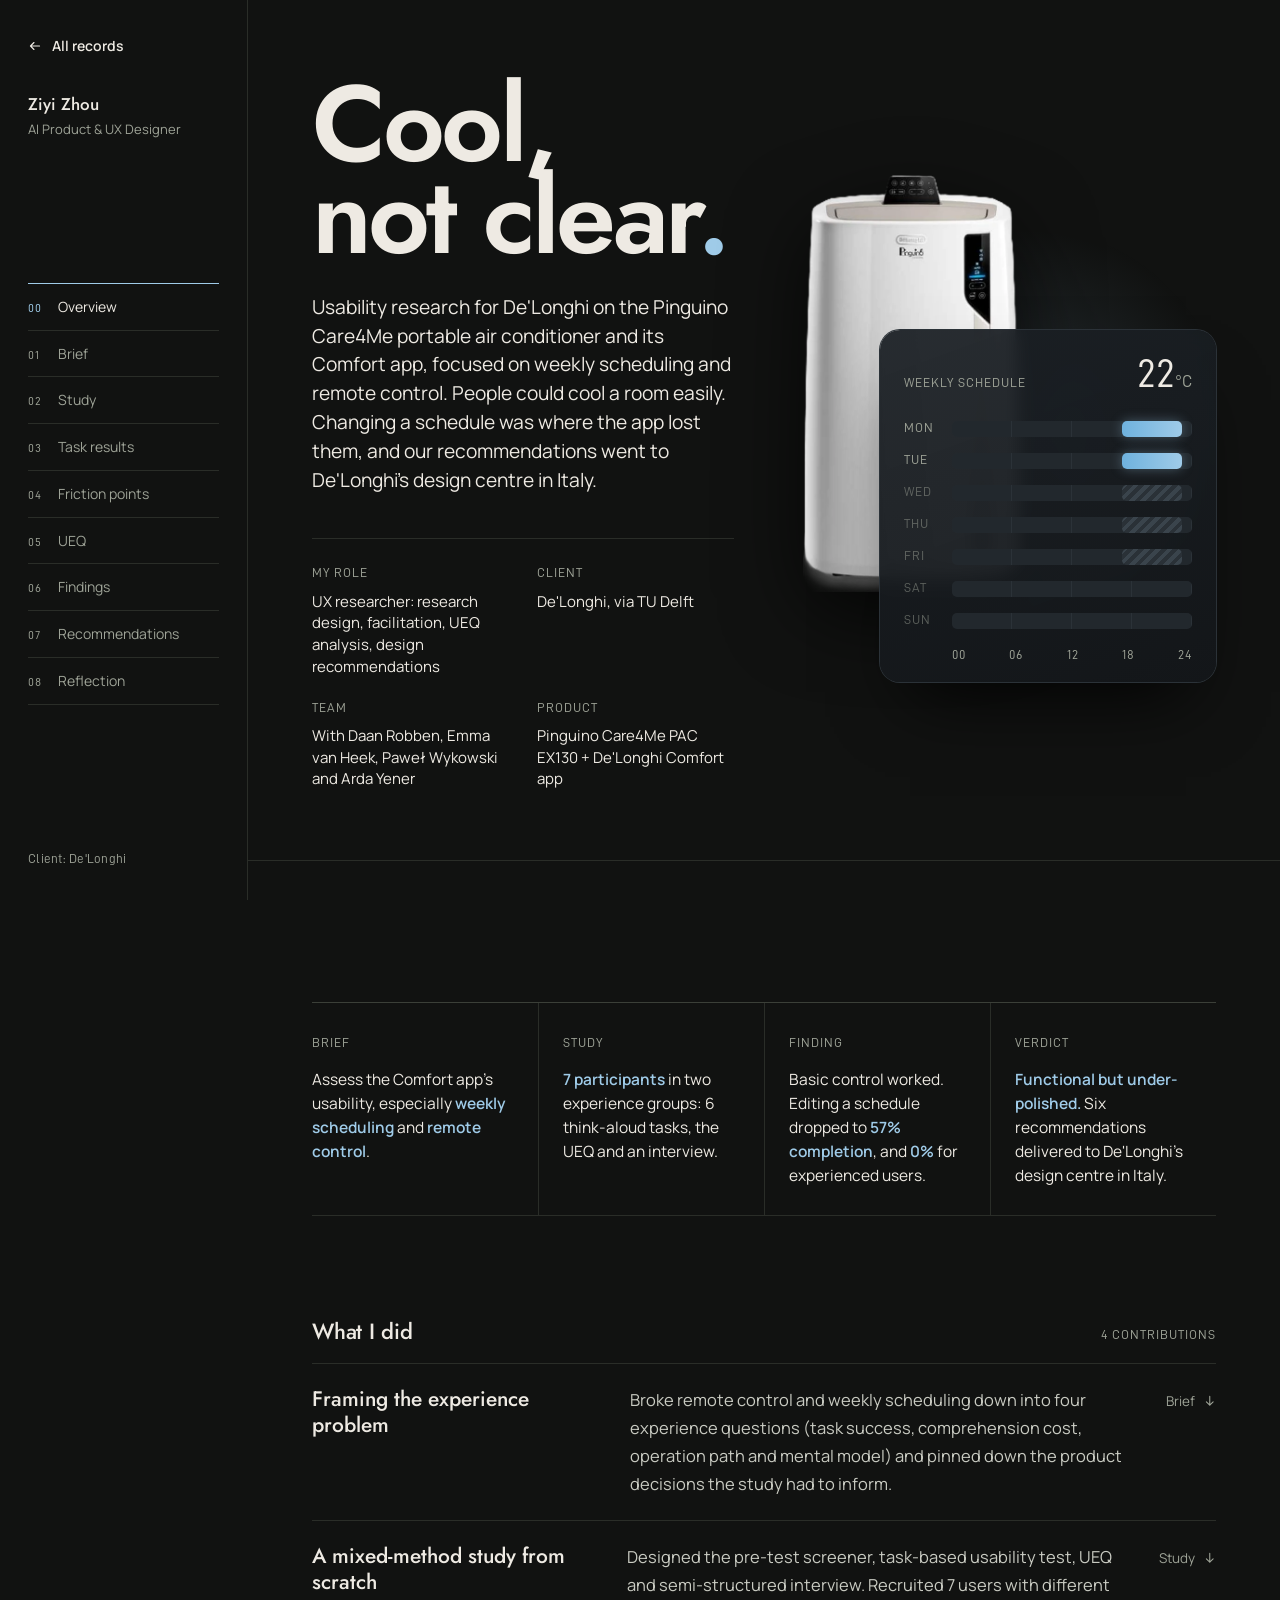
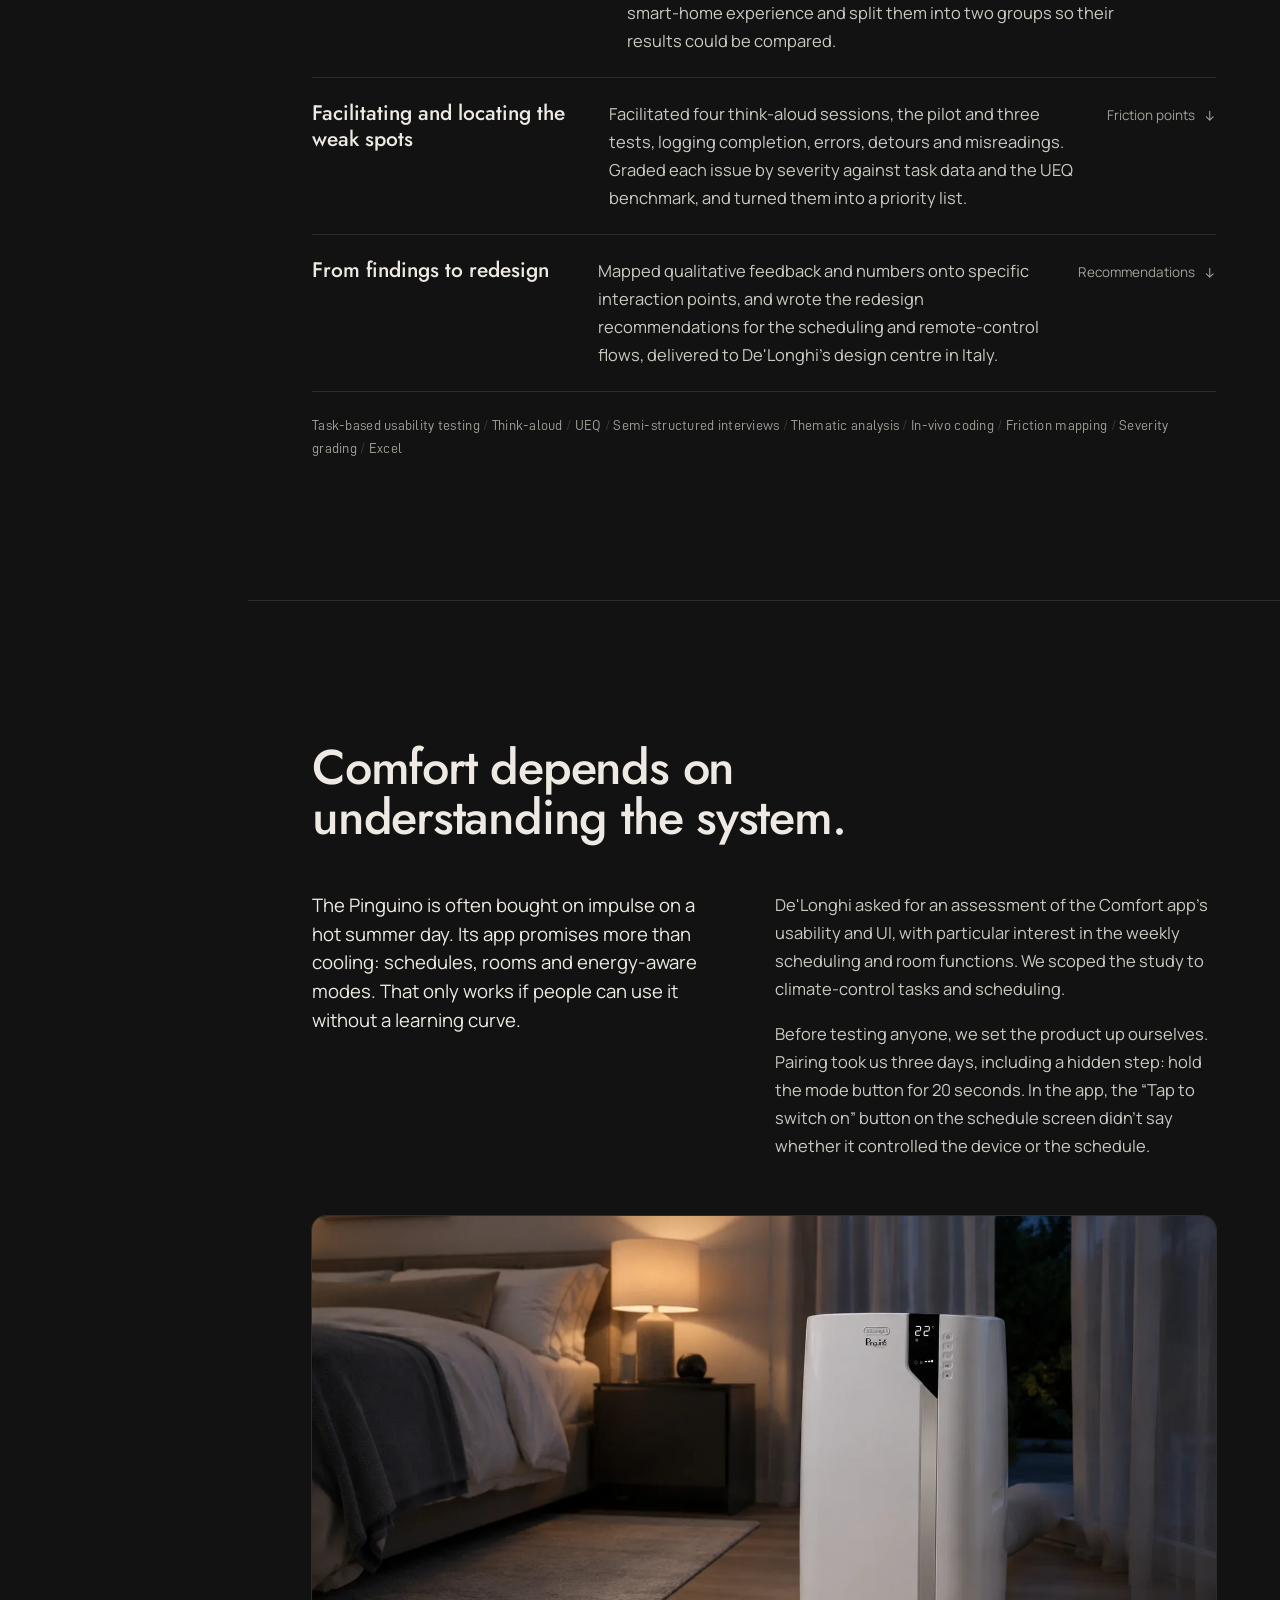
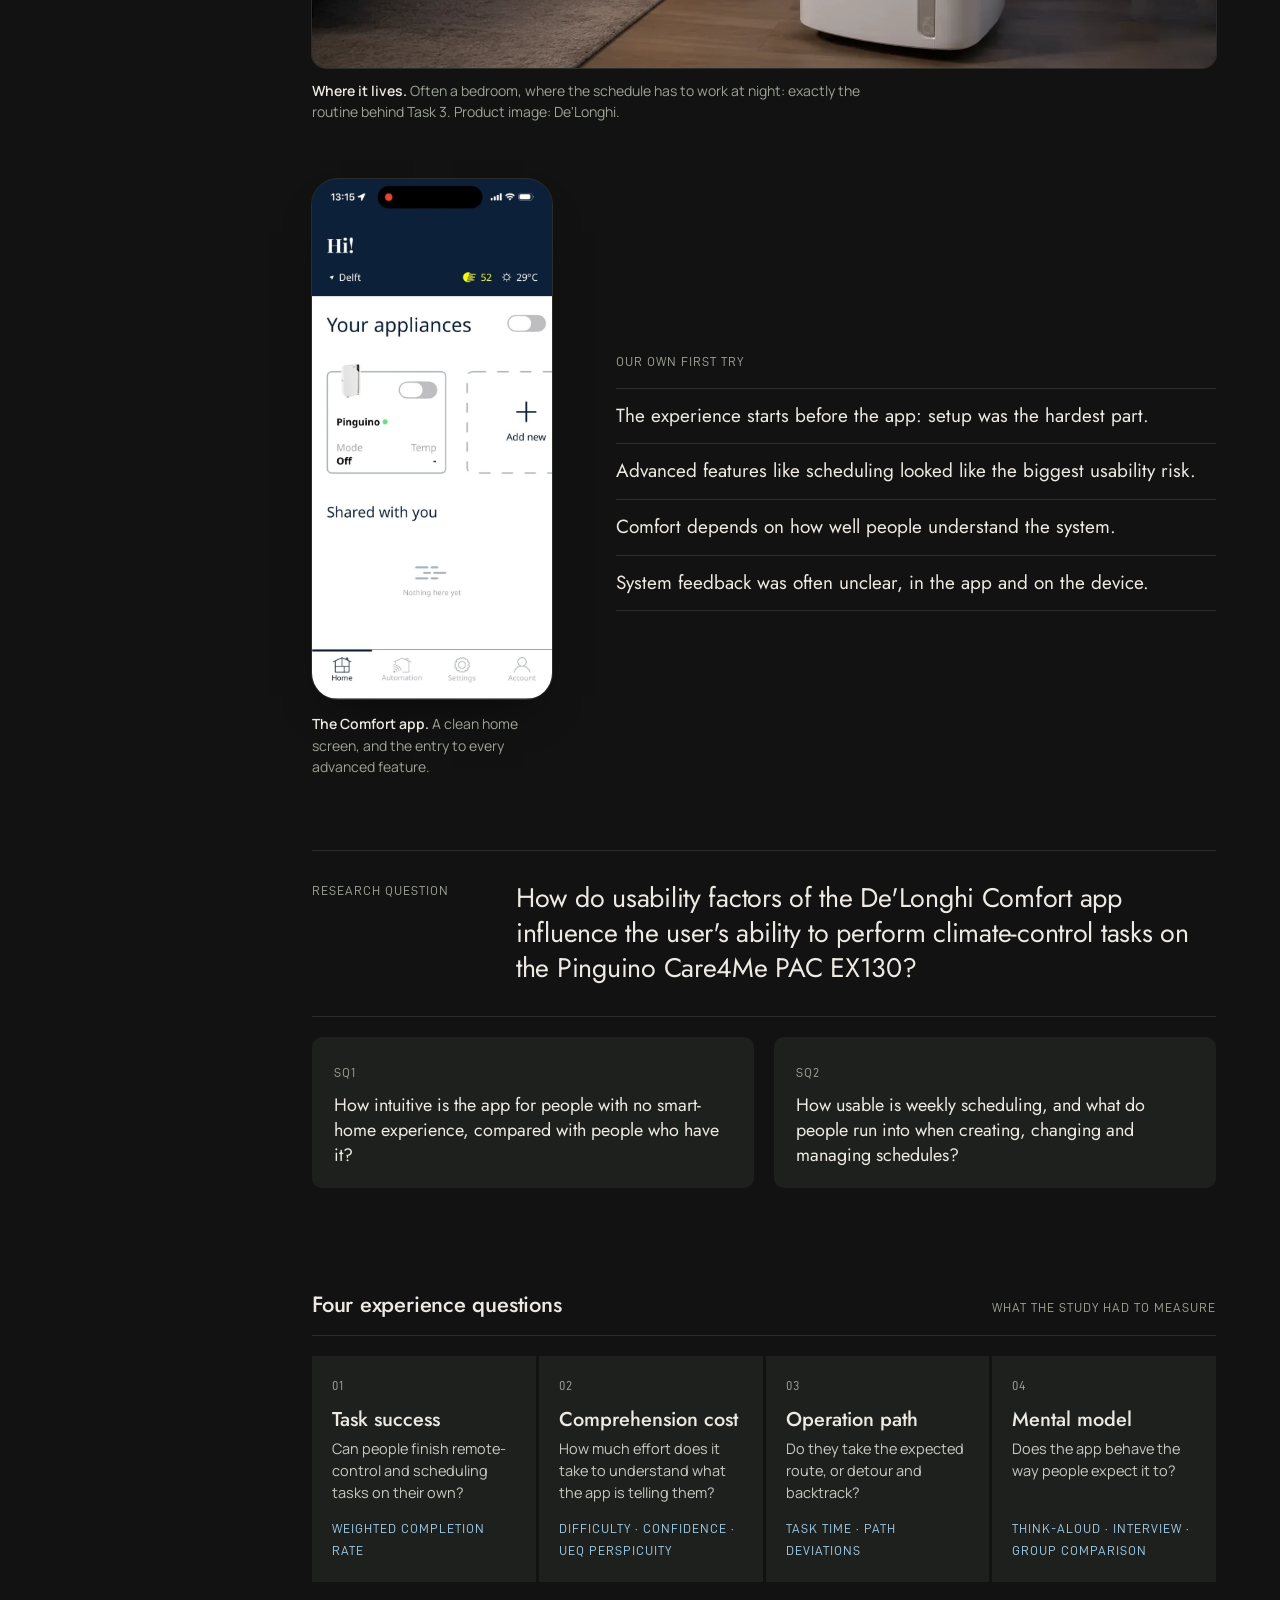
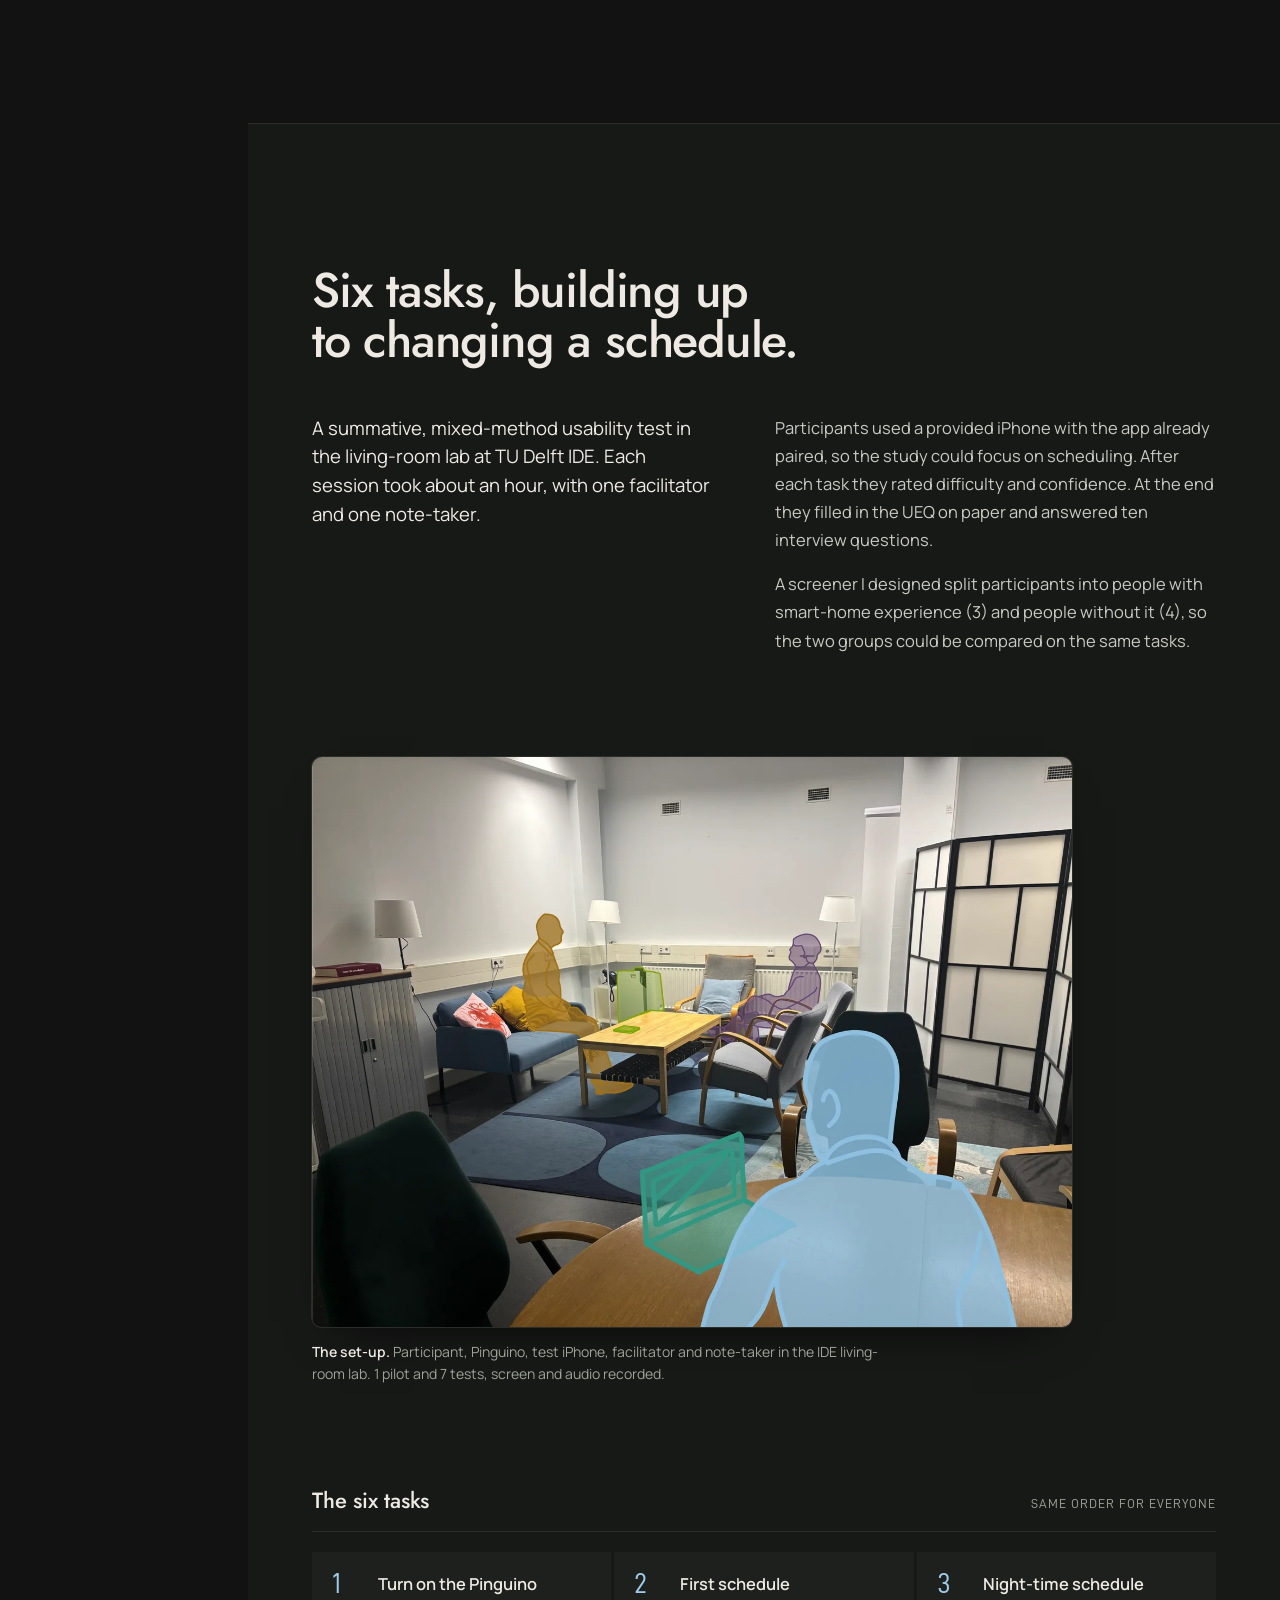
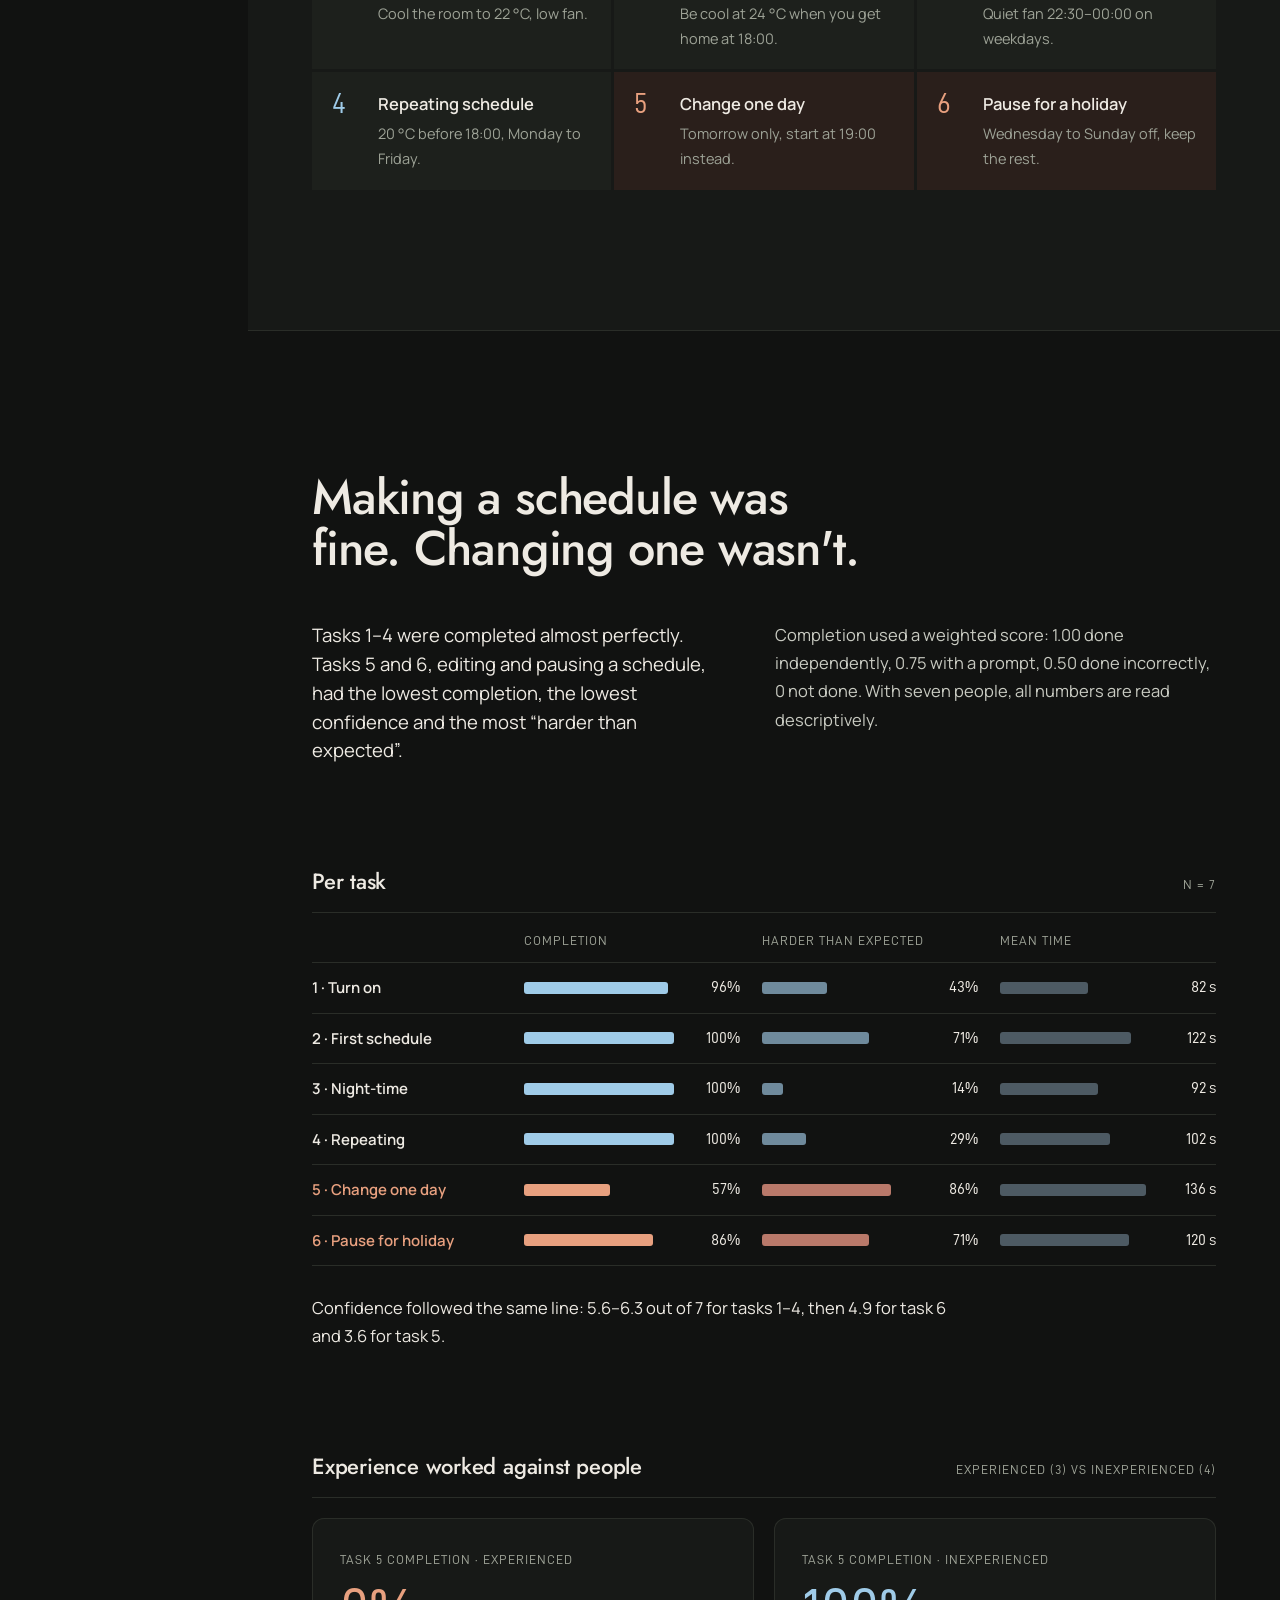
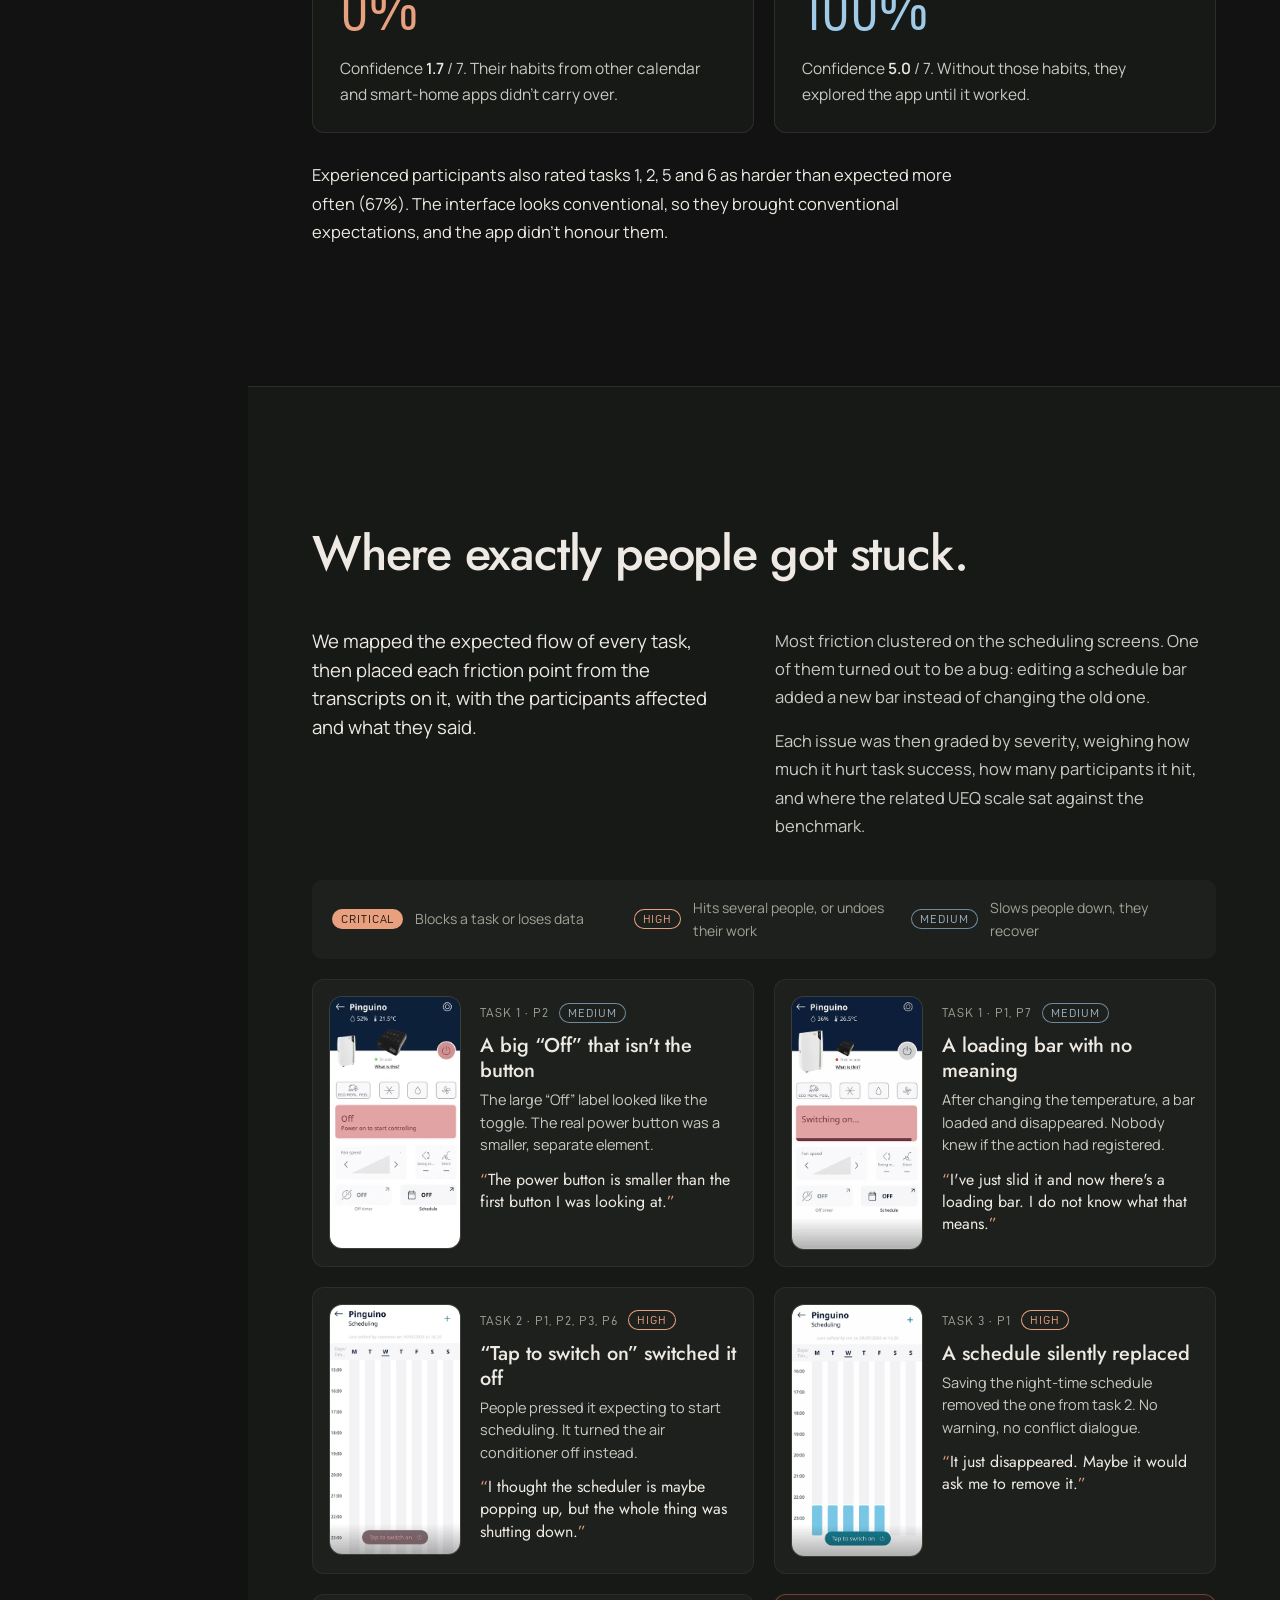
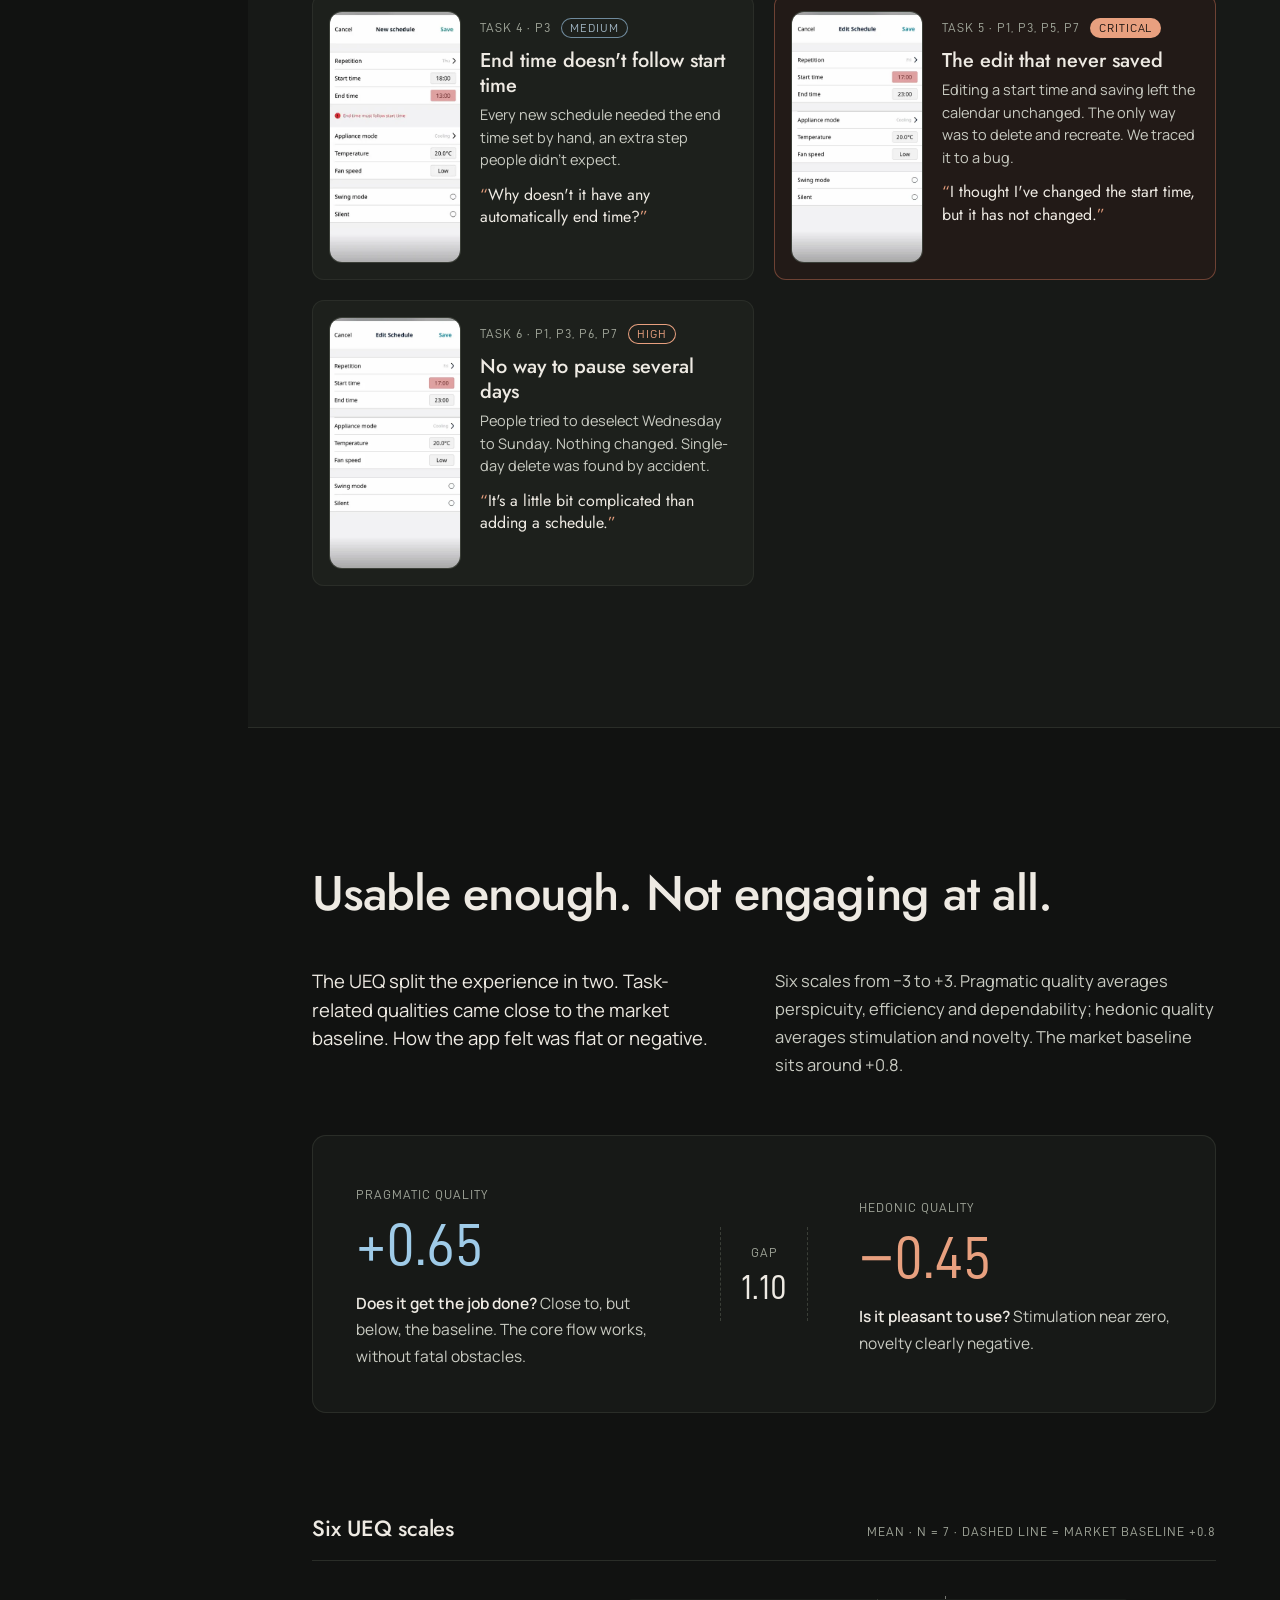
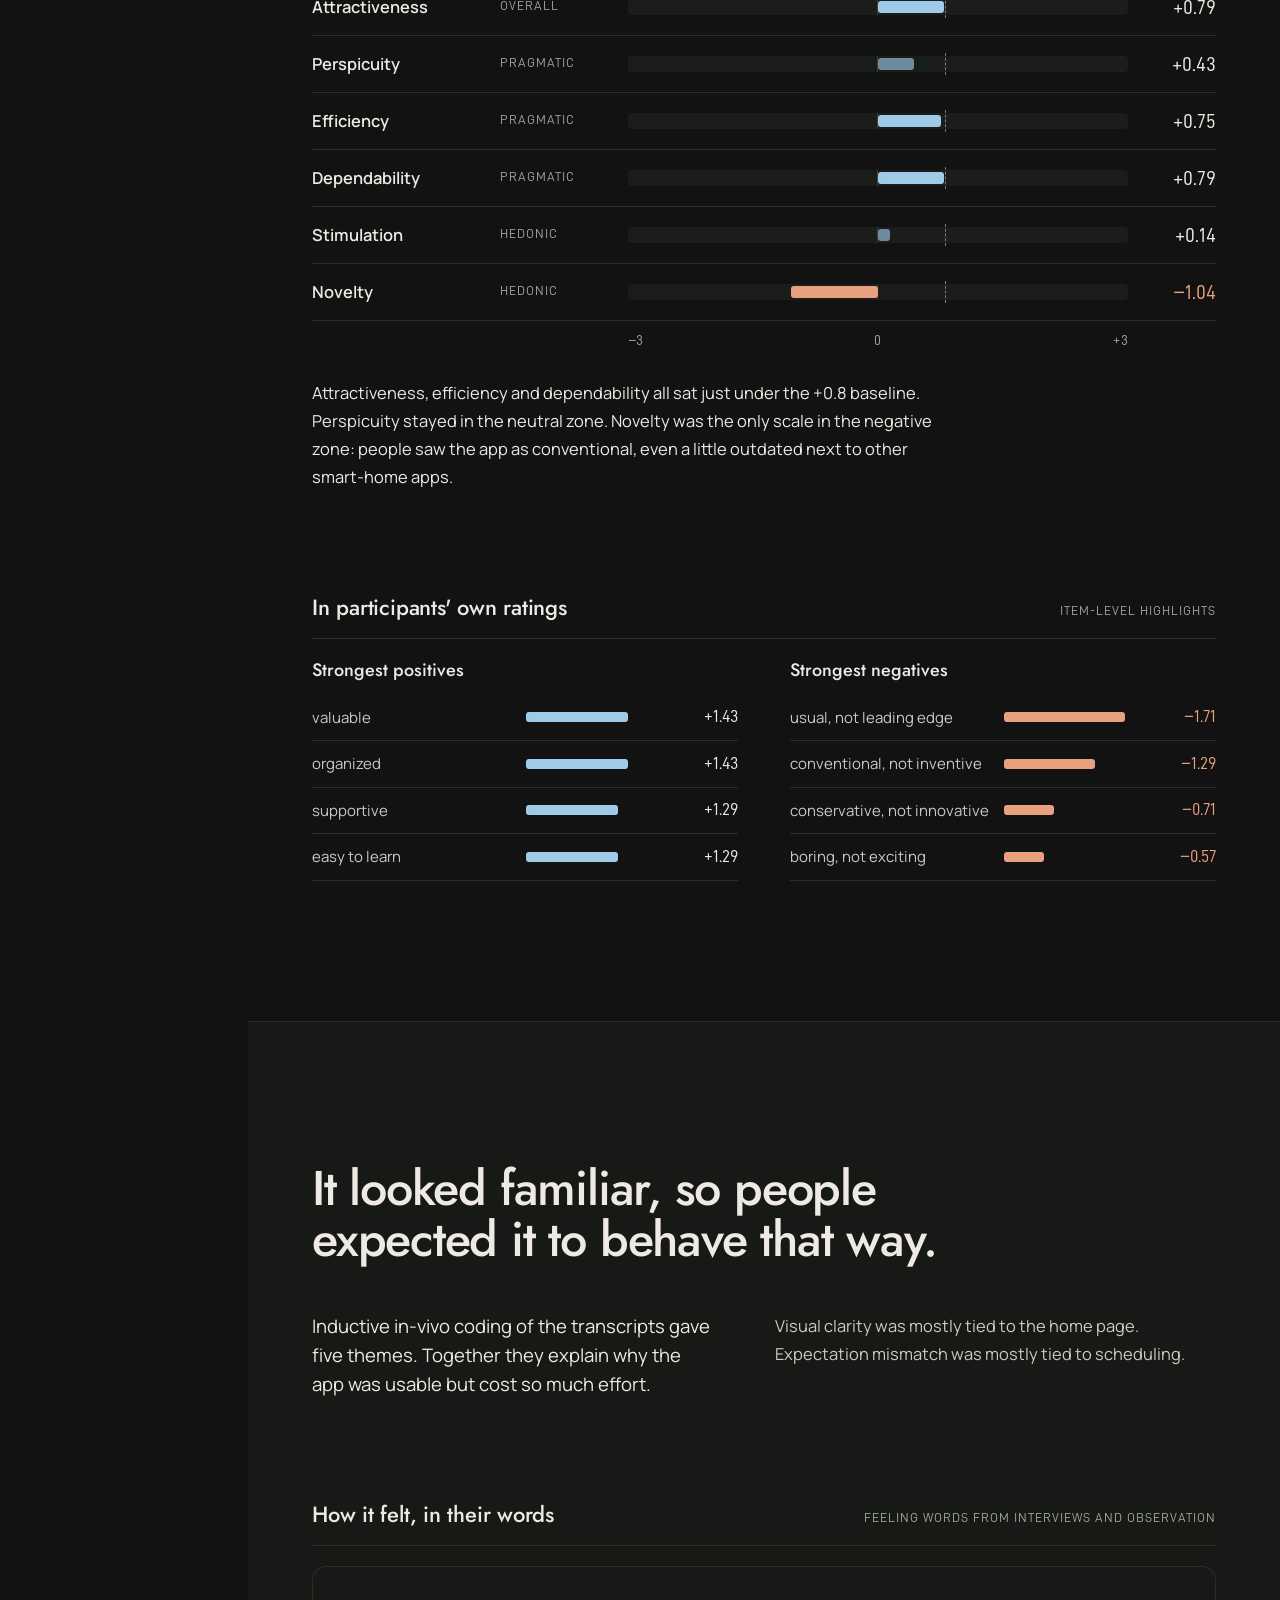
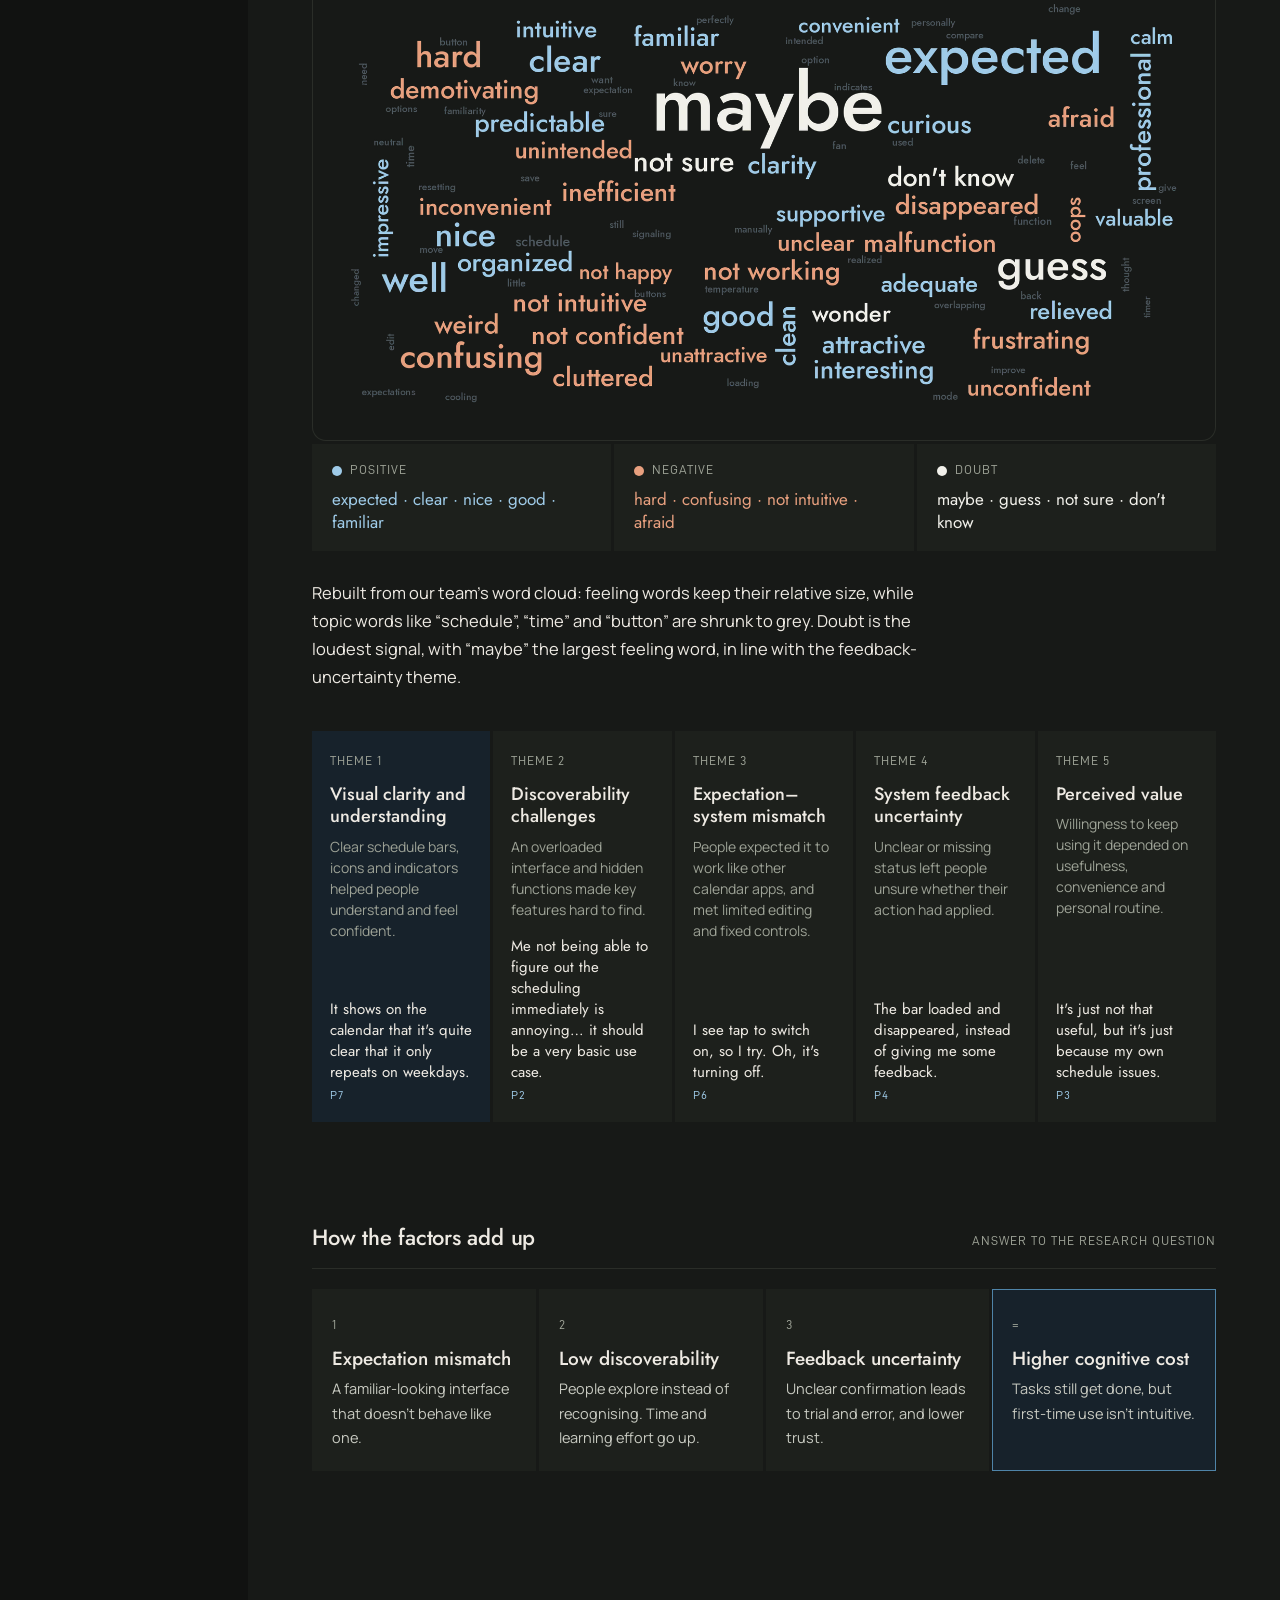
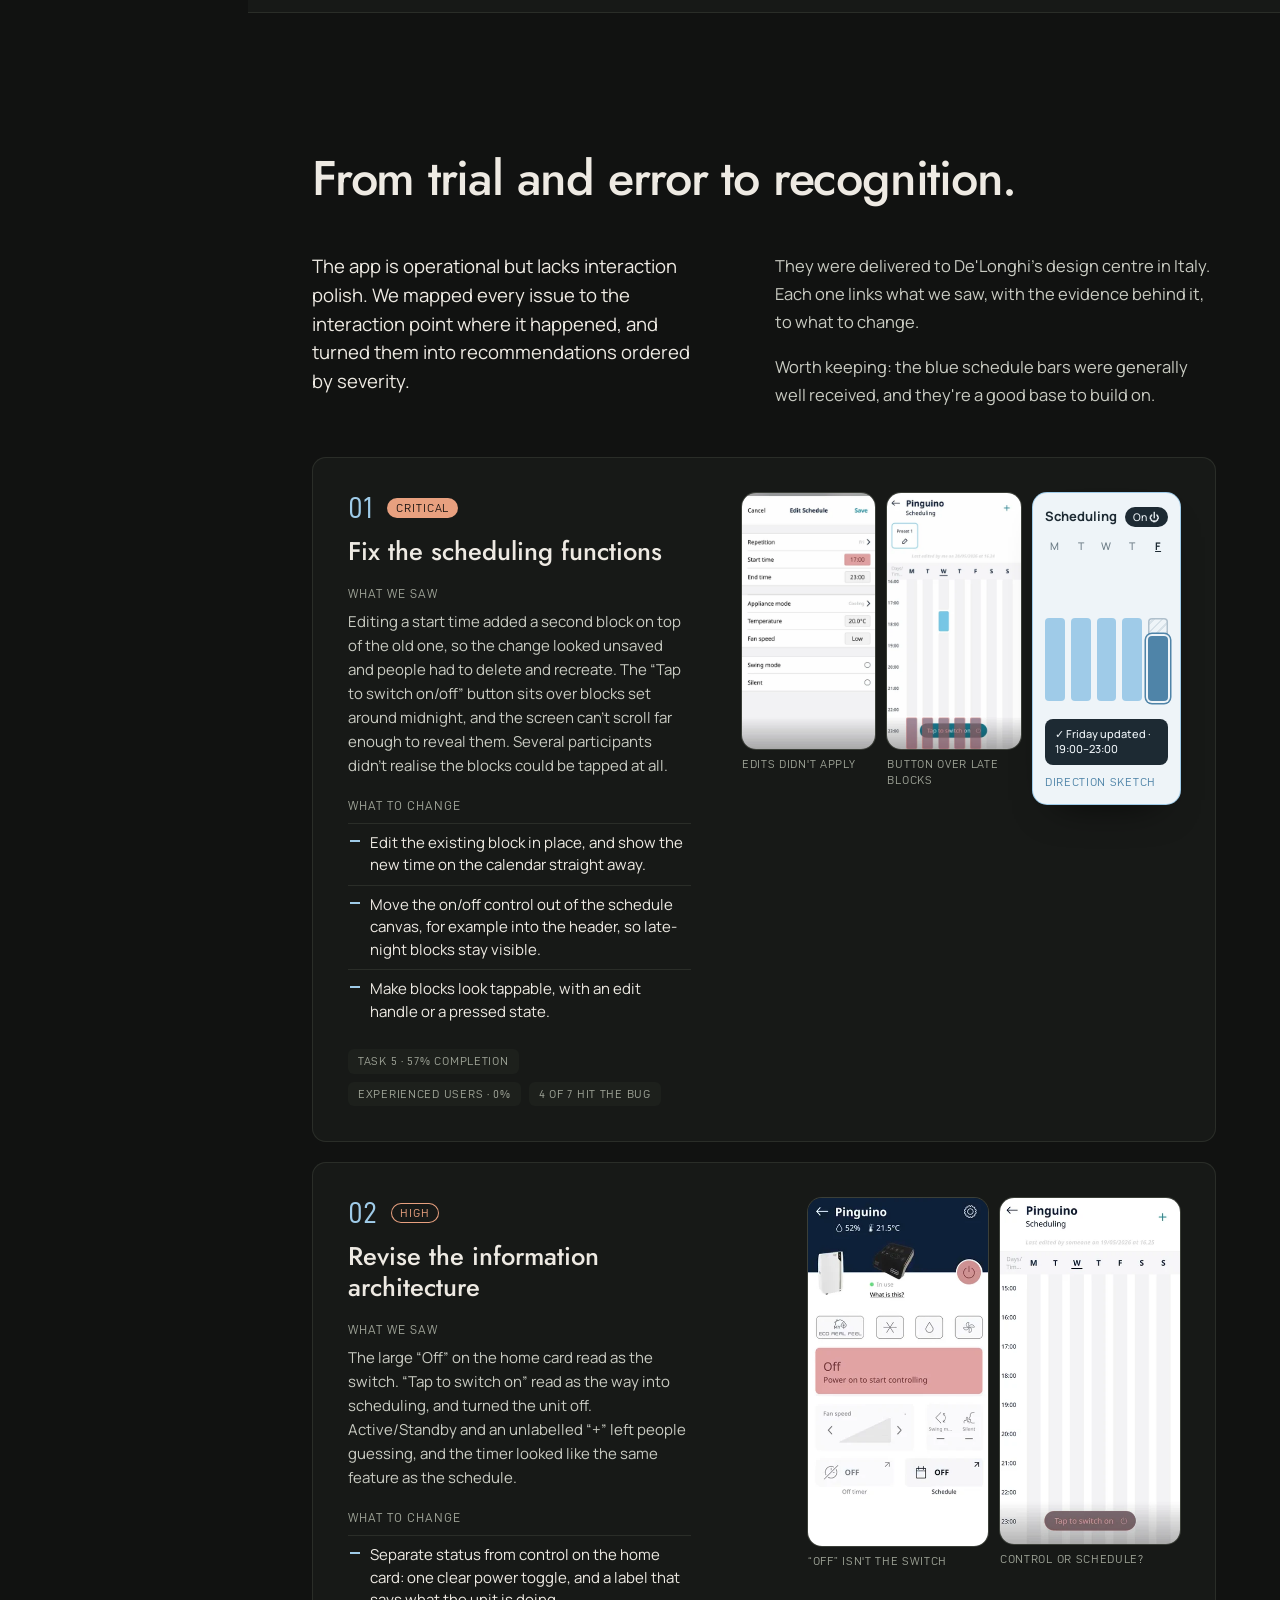
==== commit df4614ea: "De'Longhi: align with resume, expand recommendations, add severity grading and word cloud - Contribu" ====
--- a/delonghi.html
+++ b/delonghi.html
@@ -32,9 +32,8 @@
         <a href="#friction"><span>04</span>Friction points</a>
         <a href="#ueq"><span>05</span>UEQ</a>
         <a href="#findings"><span>06</span>Findings</a>
-        <a href="#scan"><span>07</span>Market scan</a>
-        <a href="#recs"><span>08</span>Recommendations</a>
-        <a href="#reflection"><span>09</span>Reflection</a>
+        <a href="#recs"><span>07</span>Recommendations</a>
+        <a href="#reflection"><span>08</span>Reflection</a>
       </nav>
       <p class="source plain-panel">Client: De'Longhi</p>
     </aside>
@@ -45,16 +44,16 @@
         <div class="wrap">
           <div>
             <h1 id="title"><span>Cool,</span><span>not clear<i>.</i></span></h1>
-            <p class="statement">Usability research for De'Longhi on the Pinguino Care4Me portable air conditioner and its Comfort app, focused on weekly scheduling. People could cool a room easily. Changing a schedule was where the app lost them.</p>
+            <p class="statement">Usability research for De'Longhi on the Pinguino Care4Me portable air conditioner and its Comfort app, focused on weekly scheduling and remote control. People could cool a room easily. Changing a schedule was where the app lost them, and our recommendations went to De'Longhi's design centre in Italy.</p>
             <dl class="facts">
-              <div><dt class="panel">My role</dt><dd>UX researcher: recruitment, facilitation, UEQ analysis, coding</dd></div>
+              <div><dt class="panel">My role</dt><dd>UX researcher: research design, facilitation, UEQ analysis, design recommendations</dd></div>
               <div><dt class="panel">Client</dt><dd>De'Longhi, via TU Delft</dd></div>
               <div><dt class="panel">Team</dt><dd>With Daan Robben, Emma van Heek, Paweł Wykowski and Arda Yener</dd></div>
               <div><dt class="panel">Product</dt><dd>Pinguino Care4Me PAC EX130 + De'Longhi Comfort app</dd></div>
             </dl>
           </div>
           <figure class="dl-stage" aria-label="The Pinguino Care4Me and a weekly schedule">
-            <img class="pinguino" src="assets/delonghi/pinguino.webp" width="286" height="497" alt="De'Longhi Pinguino Care4Me portable air conditioner">
+            <img class="pinguino" src="assets/delonghi/pinguino.webp" width="468" height="897" alt="De'Longhi Pinguino Care4Me portable air conditioner">
             <div class="week-card">
               <div class="week-top"><span class="panel">Weekly schedule</span><span class="temp">22<small>°C</small></span></div>
               <div class="week-grid" id="week-grid" aria-hidden="true"></div>
@@ -68,22 +67,21 @@
         <h2 class="sr" id="summary-title">Summary</h2>
         <div class="wrap">
           <div class="summary">
-            <div><span class="panel">Brief</span><p>Assess the usability of the Comfort app, especially <b>weekly scheduling</b>.</p></div>
-            <div><span class="panel">Study</span><p><b>7 participants</b>, 6 tasks in a living-room lab, then the UEQ and an interview.</p></div>
+            <div><span class="panel">Brief</span><p>Assess the Comfort app's usability, especially <b>weekly scheduling</b> and <b>remote control</b>.</p></div>
+            <div><span class="panel">Study</span><p><b>7 participants</b> in two experience groups: 6 think-aloud tasks, the UEQ and an interview.</p></div>
             <div><span class="panel">Finding</span><p>Basic control worked. Editing a schedule dropped to <b>57% completion</b>, and <b>0%</b> for experienced users.</p></div>
-            <div><span class="panel">Verdict</span><p><b>Functional but under-polished</b>: people got there, at a high cognitive cost.</p></div>
-          </div>
-
-          <div class="block">
-            <div class="block-head"><h2 class="h3">What I did</h2><span class="panel">5 contributions</span></div>
+            <div><span class="panel">Verdict</span><p><b>Functional but under-polished.</b> Six recommendations delivered to De'Longhi's design centre in Italy.</p></div>
+          </div>
+
+          <div class="block">
+            <div class="block-head"><h2 class="h3">What I did</h2><span class="panel">4 contributions</span></div>
             <ul class="credits">
-              <li><h3>Recruitment screener</h3><p>Designed the pre-test survey that sorted participants by smart-home experience, the basis of the group comparison.</p><a href="#study">Study <svg class="icon"><use href="#i-down"/></svg></a></li>
-              <li><h3>Facilitation &amp; transcription</h3><p>Facilitated three user tests, guiding participants through six tasks and the interview, and transcribed the sessions.</p><a href="#study">Study <svg class="icon"><use href="#i-down"/></svg></a></li>
-              <li><h3>UEQ analysis</h3><p>Processed and interpreted the UEQ: scale means, market baseline, the pragmatic vs hedonic split, and the result slides.</p><a href="#ueq">UEQ <svg class="icon"><use href="#i-down"/></svg></a></li>
-              <li><h3>Data matrix &amp; coding</h3><p>Built the first task comparison matrix (completion, time, confidence) and did in-vivo coding of three sessions for the thematic analysis.</p><a href="#findings">Findings <svg class="icon"><use href="#i-down"/></svg></a></li>
-              <li><h3>Limitations &amp; context</h3><p>Wrote the study limitations and ran a competitor scan of Midea, Honeywell and Duux apps as an industry reference.</p><a href="#scan">Market scan <svg class="icon"><use href="#i-down"/></svg></a></li>
+              <li><h3>Framing the experience problem</h3><p>Broke remote control and weekly scheduling down into four experience questions (task success, comprehension cost, operation path and mental model) and pinned down the product decisions the study had to inform.</p><a href="#brief">Brief <svg class="icon"><use href="#i-down"/></svg></a></li>
+              <li><h3>A mixed-method study from scratch</h3><p>Designed the pre-test screener, task-based usability test, UEQ and semi-structured interview. Recruited 7 users with different smart-home experience and split them into two groups so their results could be compared.</p><a href="#study">Study <svg class="icon"><use href="#i-down"/></svg></a></li>
+              <li><h3>Facilitating and locating the weak spots</h3><p>Facilitated four think-aloud sessions, the pilot and three tests, logging completion, errors, detours and misreadings. Graded each issue by severity against task data and the UEQ benchmark, and turned them into a priority list.</p><a href="#friction">Friction points <svg class="icon"><use href="#i-down"/></svg></a></li>
+              <li><h3>From findings to redesign</h3><p>Mapped qualitative feedback and numbers onto specific interaction points, and wrote the redesign recommendations for the scheduling and remote-control flows, delivered to De'Longhi's design centre in Italy.</p><a href="#recs">Recommendations <svg class="icon"><use href="#i-down"/></svg></a></li>
             </ul>
-            <p class="stack plain-panel"><span>Task-based usability testing</span><span>Think-aloud</span><span>UEQ</span><span>Semi-structured interviews</span><span>Thematic analysis</span><span>In-vivo coding</span><span>Friction mapping</span><span>Excel</span></p>
+            <p class="stack plain-panel"><span>Task-based usability testing</span><span>Think-aloud</span><span>UEQ</span><span>Semi-structured interviews</span><span>Thematic analysis</span><span>In-vivo coding</span><span>Friction mapping</span><span>Severity grading</span><span>Excel</span></p>
           </div>
         </div>
       </section>
@@ -119,6 +117,16 @@
             <li><span class="panel">SQ1</span><p>How intuitive is the app for people with no smart-home experience, compared with people who have it?</p></li>
             <li><span class="panel">SQ2</span><p>How usable is weekly scheduling, and what do people run into when creating, changing and managing schedules?</p></li>
           </ol>
+
+          <div class="block">
+            <div class="block-head"><h3>Four experience questions</h3><span class="panel">What the study had to measure</span></div>
+            <ol class="xq">
+              <li><span class="panel">01</span><strong>Task success</strong><p>Can people finish remote-control and scheduling tasks on their own?</p><small class="panel">Weighted completion rate</small></li>
+              <li><span class="panel">02</span><strong>Comprehension cost</strong><p>How much effort does it take to understand what the app is telling them?</p><small class="panel">Difficulty · confidence · UEQ perspicuity</small></li>
+              <li><span class="panel">03</span><strong>Operation path</strong><p>Do they take the expected route, or detour and backtrack?</p><small class="panel">Task time · path deviations</small></li>
+              <li><span class="panel">04</span><strong>Mental model</strong><p>Does the app behave the way people expect it to?</p><small class="panel">Think-aloud · interview · group comparison</small></li>
+            </ol>
+          </div>
         </div>
       </section>
 
@@ -130,7 +138,7 @@
             <p class="lede">A summative, mixed-method usability test in the living-room lab at TU Delft IDE. Each session took about an hour, with one facilitator and one note-taker.</p>
             <div class="prose">
               <p>Participants used a provided iPhone with the app already paired, so the study could focus on scheduling. After each task they rated difficulty and confidence. At the end they filled in the UEQ on paper and answered ten interview questions.</p>
-              <p>A screener split participants into people who own and use smart-home products (3) and people who don't (4). All were TU Delft students.</p>
+              <p>A screener I designed split participants into people with smart-home experience (3) and people without it (4), so the two groups could be compared on the same tasks.</p>
             </div>
           </div>
 
@@ -192,17 +200,22 @@
           <h2 id="friction-title">Where exactly people got stuck.</h2>
           <div class="two">
             <p class="lede">We mapped the expected flow of every task, then placed each friction point from the transcripts on it, with the participants affected and what they said.</p>
-            <div class="prose"><p>Most friction clustered on the scheduling screens. One of them turned out to be a bug: editing a schedule bar added a new bar instead of changing the old one.</p></div>
-          </div>
-
+            <div class="prose"><p>Most friction clustered on the scheduling screens. One of them turned out to be a bug: editing a schedule bar added a new bar instead of changing the old one.</p><p>Each issue was then graded by severity, weighing how much it hurt task success, how many participants it hit, and where the related UEQ scale sat against the benchmark.</p></div>
+          </div>
+
+          <div class="sev-key">
+            <span class="sev crit">Critical</span><p>Blocks a task or loses data</p>
+            <span class="sev high">High</span><p>Hits several people, or undoes their work</p>
+            <span class="sev med">Medium</span><p>Slows people down, they recover</p>
+          </div>
           <ol class="fr-list">
-            <li><div class="fr-shot"><img src="assets/delonghi/t1-off.webp" width="260" height="476" loading="lazy" alt="Home card showing a large Off label"></div><div class="fr-body"><span class="panel">Task 1 · P2</span><h4>A big “Off” that isn't the button</h4><p>The large “Off” label looked like the toggle. The real power button was a smaller, separate element.</p><blockquote>The power button is smaller than the first button I was looking at.</blockquote></div></li>
-            <li><div class="fr-shot"><img src="assets/delonghi/t1-loading.webp" width="258" height="476" loading="lazy" alt="Home card showing Switching on with a loading bar"></div><div class="fr-body"><span class="panel">Task 1 · P1, P7</span><h4>A loading bar with no meaning</h4><p>After changing the temperature, a bar loaded and disappeared. Nobody knew if the action had registered.</p><blockquote>I've just slid it and now there's a loading bar. I do not know what that means.</blockquote></div></li>
-            <li><div class="fr-shot"><img src="assets/delonghi/t2-tap.webp" width="256" height="476" loading="lazy" alt="Scheduling screen with a Tap to switch on button at the bottom"></div><div class="fr-body"><span class="panel">Task 2 · P1, P2, P3, P6</span><h4>“Tap to switch on” switched it off</h4><p>People pressed it expecting to start scheduling. It turned the air conditioner off instead.</p><blockquote>I thought the scheduler is maybe popping up, but the whole thing was shutting down.</blockquote></div></li>
-            <li><div class="fr-shot"><img src="assets/delonghi/t3-deleted.webp" width="256" height="476" loading="lazy" alt="Scheduling screen where the earlier schedule has disappeared"></div><div class="fr-body"><span class="panel">Task 3 · P1</span><h4>A schedule silently replaced</h4><p>Saving the night-time schedule removed the one from task 2. No warning, no conflict dialogue.</p><blockquote>It just disappeared. Maybe it would ask me to remove it.</blockquote></div></li>
-            <li><div class="fr-shot"><img src="assets/delonghi/t4-endtime.webp" width="256" height="476" loading="lazy" alt="New schedule form with an end time earlier than the start time"></div><div class="fr-body"><span class="panel">Task 4 · P3</span><h4>End time doesn't follow start time</h4><p>Every new schedule needed the end time set by hand, an extra step people didn't expect.</p><blockquote>Why doesn't it have any automatically end time?</blockquote></div></li>
-            <li class="bug"><div class="fr-shot"><img src="assets/delonghi/t5-edit.webp" width="258" height="476" loading="lazy" alt="Edit schedule form with the start time highlighted"></div><div class="fr-body"><span class="panel">Task 5 · P1, P3, P5, P7</span><h4>The edit that never saved</h4><p>Editing a start time and saving left the calendar unchanged. The only way was to delete and recreate. We traced it to a bug.</p><blockquote>I thought I've changed the start time, but it has not changed.</blockquote></div></li>
-            <li><div class="fr-shot"><img src="assets/delonghi/t6-bulk.webp" width="258" height="476" loading="lazy" alt="Edit schedule form used when trying to remove several days"></div><div class="fr-body"><span class="panel">Task 6 · P1, P3, P6, P7</span><h4>No way to pause several days</h4><p>People tried to deselect Wednesday to Sunday. Nothing changed. Single-day delete was found by accident.</p><blockquote>It's a little bit complicated than adding a schedule.</blockquote></div></li>
+            <li><div class="fr-shot"><img src="assets/delonghi/t1-off.webp" width="260" height="476" loading="lazy" alt="Home card showing a large Off label"></div><div class="fr-body"><span class="panel">Task 1 · P2</span><span class="sev med">Medium</span><h4>A big “Off” that isn't the button</h4><p>The large “Off” label looked like the toggle. The real power button was a smaller, separate element.</p><blockquote>The power button is smaller than the first button I was looking at.</blockquote></div></li>
+            <li><div class="fr-shot"><img src="assets/delonghi/t1-loading.webp" width="258" height="476" loading="lazy" alt="Home card showing Switching on with a loading bar"></div><div class="fr-body"><span class="panel">Task 1 · P1, P7</span><span class="sev med">Medium</span><h4>A loading bar with no meaning</h4><p>After changing the temperature, a bar loaded and disappeared. Nobody knew if the action had registered.</p><blockquote>I've just slid it and now there's a loading bar. I do not know what that means.</blockquote></div></li>
+            <li><div class="fr-shot"><img src="assets/delonghi/t2-tap.webp" width="256" height="476" loading="lazy" alt="Scheduling screen with a Tap to switch on button at the bottom"></div><div class="fr-body"><span class="panel">Task 2 · P1, P2, P3, P6</span><span class="sev high">High</span><h4>“Tap to switch on” switched it off</h4><p>People pressed it expecting to start scheduling. It turned the air conditioner off instead.</p><blockquote>I thought the scheduler is maybe popping up, but the whole thing was shutting down.</blockquote></div></li>
+            <li><div class="fr-shot"><img src="assets/delonghi/t3-deleted.webp" width="256" height="476" loading="lazy" alt="Scheduling screen where the earlier schedule has disappeared"></div><div class="fr-body"><span class="panel">Task 3 · P1</span><span class="sev high">High</span><h4>A schedule silently replaced</h4><p>Saving the night-time schedule removed the one from task 2. No warning, no conflict dialogue.</p><blockquote>It just disappeared. Maybe it would ask me to remove it.</blockquote></div></li>
+            <li><div class="fr-shot"><img src="assets/delonghi/t4-endtime.webp" width="256" height="476" loading="lazy" alt="New schedule form with an end time earlier than the start time"></div><div class="fr-body"><span class="panel">Task 4 · P3</span><span class="sev med">Medium</span><h4>End time doesn't follow start time</h4><p>Every new schedule needed the end time set by hand, an extra step people didn't expect.</p><blockquote>Why doesn't it have any automatically end time?</blockquote></div></li>
+            <li class="bug"><div class="fr-shot"><img src="assets/delonghi/t5-edit.webp" width="258" height="476" loading="lazy" alt="Edit schedule form with the start time highlighted"></div><div class="fr-body"><span class="panel">Task 5 · P1, P3, P5, P7</span><span class="sev crit">Critical</span><h4>The edit that never saved</h4><p>Editing a start time and saving left the calendar unchanged. The only way was to delete and recreate. We traced it to a bug.</p><blockquote>I thought I've changed the start time, but it has not changed.</blockquote></div></li>
+            <li><div class="fr-shot"><img src="assets/delonghi/t6-bulk.webp" width="258" height="476" loading="lazy" alt="Edit schedule form used when trying to remove several days"></div><div class="fr-body"><span class="panel">Task 6 · P1, P3, P6, P7</span><span class="sev high">High</span><h4>No way to pause several days</h4><p>People tried to deselect Wednesday to Sunday. Nothing changed. Single-day delete was found by accident.</p><blockquote>It's a little bit complicated than adding a schedule.</blockquote></div></li>
           </ol>
         </div>
       </section>
@@ -273,6 +286,17 @@
             <div class="prose"><p>Visual clarity was mostly tied to the home page. Expectation mismatch was mostly tied to scheduling.</p></div>
           </div>
 
+          <div class="block wc">
+            <div class="block-head"><h3>How it felt, in their words</h3><span class="panel">Feeling words from interviews and observation</span></div>
+            <figure class="wc-fig"><img src="assets/delonghi/wordcloud.webp" width="1600" height="775" loading="lazy" alt="Word cloud of how participants felt. Largest: maybe, expected, guess, not sure, hard, confusing, clear, nice, well."></figure>
+            <div class="wc-read">
+              <div><span class="panel"><i class="k y"></i>Positive</span><p>expected · clear · nice · good · familiar</p></div>
+              <div class="neg"><span class="panel"><i class="k n"></i>Negative</span><p>hard · confusing · not intuitive · afraid</p></div>
+              <div class="doubt"><span class="panel"><i class="k d"></i>Doubt</span><p>maybe · guess · not sure · don't know</p></div>
+            </div>
+            <p class="note">Rebuilt from our team's word cloud: feeling words keep their relative size, while topic words like “schedule”, “time” and “button” are shrunk to grey. Doubt is the loudest signal, with “maybe” the largest feeling word, in line with the feedback-uncertainty theme.</p>
+          </div>
+
           <ul class="themes-q">
             <li class="good"><span class="panel">Theme 1</span><h4>Visual clarity and understanding</h4><p>Clear schedule bars, icons and indicators helped people understand and feel confident.</p><blockquote>It shows on the calendar that it's quite clear that it only repeats on weekdays.<cite>P7</cite></blockquote></li>
             <li><span class="panel">Theme 2</span><h4>Discoverability challenges</h4><p>An overloaded interface and hidden functions made key features hard to find.</p><blockquote>Me not being able to figure out the scheduling immediately is annoying… it should be a very basic use case.<cite>P2</cite></blockquote></li>
@@ -293,74 +317,100 @@
         </div>
       </section>
 
-      <!-- ================= MARKET SCAN ================= -->
-      <section class="section" id="scan" aria-labelledby="scan-title">
-        <div class="wrap">
-          <h2 id="scan-title">Where the rest of the market already is.</h2>
-          <div class="two">
-            <p class="lede">Experienced participants expected the app to work like others they knew. So I looked at how competing climate apps handle the exact moments where our tests broke down.</p>
-            <div class="prose">
-              <p>A desk scan of three direct competitors, Midea, Honeywell and Duux, plus tado° as a reference for scheduling patterns. It's based on public manuals, help centres and product pages, not on testing, so it shows what each app offers, not how usable it is.</p>
-              <p>Where a source didn't describe a feature, the matrix says so rather than guessing.</p>
-            </div>
-          </div>
-
-          <div class="block">
-            <div class="block-head"><h3>Five moments, five apps</h3><span class="panel mx-key"><span><i class="k y"></i>Supported</span><span><i class="k p"></i>Partly</span><span><i class="k n"></i>Missing / broken</span><span><i class="k u"></i>Not documented</span></span></div>
-            <div class="mx" role="table" aria-label="Competitor comparison of scheduling and setup">
-              <div class="mx-r head" role="row"><span role="columnheader"></span><span role="columnheader" class="me"><b>De'Longhi Comfort</b><small class="panel">What we observed</small></span><span role="columnheader"><b>Midea MSmartHome</b><small class="panel">Competitor</small></span><span role="columnheader"><b>Honeywell Air Comfort</b><small class="panel">Competitor</small></span><span role="columnheader"><b>Duux Smart</b><small class="panel">Competitor</small></span><span role="columnheader"><b>tado°</b><small class="panel">Pattern reference</small></span></div>
-              <div class="mx-r" role="row"><span role="rowheader"><strong>Setup &amp; pairing</strong><small class="panel">Before task 1</small></span><span role="cell" class="c n"><i aria-label="Missing or broken"></i>Hold Mode for 20 s. If it fails, a generic Wi-Fi error. It took us three days.</span><span role="cell" class="c y"><i aria-label="Supported"></i>Step-by-step pairing guide in the app; Bluetooth on some models.</span><span role="cell" class="c u"><i aria-label="Not documented"></i>Not in public material.</span><span role="cell" class="c y"><i aria-label="Supported"></i>Bluetooth auto-detect, no account needed, a detailed error if pairing fails.</span><span role="cell" class="c u"><i aria-label="Not documented"></i>Not compared.</span></div>
-              <div class="mx-r" role="row"><span role="rowheader"><strong>Build a week</strong><small class="panel">Tasks 2–4</small></span><span role="cell" class="c y"><i aria-label="Supported"></i>Weekly calendar of bars; repeat days picked when you create one.</span><span role="cell" class="c y"><i aria-label="Supported"></i>Schedules by time of day and day of week; Sleep Curve sets each hour of the night.</span><span role="cell" class="c y"><i aria-label="Supported"></i>Customised daily schedules.</span><span role="cell" class="c y"><i aria-label="Supported"></i>Drag-and-drop hourly, daily and weekly schedules.</span><span role="cell" class="c y"><i aria-label="Supported"></i>Every day, weekdays + weekend, or each day on its own; copy a day to others.</span></div>
-              <div class="mx-r" role="row"><span role="rowheader"><strong>Edit one block</strong><small class="panel">Task 5</small></span><span role="cell" class="c n"><i aria-label="Missing or broken"></i>Saved edits didn’t apply (a bug). Delete and recreate instead.</span><span role="cell" class="c u"><i aria-label="Not documented"></i>Not detailed in the manual.</span><span role="cell" class="c u"><i aria-label="Not documented"></i>Not in public material.</span><span role="cell" class="c y"><i aria-label="Supported"></i>Blocks are edited by dragging them.</span><span role="cell" class="c y"><i aria-label="Supported"></i>Tap a block on the day bar to edit or delete it.</span></div>
-              <div class="mx-r" role="row"><span role="rowheader"><strong>Overlaps &amp; midnight</strong><small class="panel">Task 3</small></span><span role="cell" class="c n"><i aria-label="Missing or broken"></i>A new schedule silently replaced the earlier one.</span><span role="cell" class="c u"><i aria-label="Not documented"></i>Not detailed in the manual.</span><span role="cell" class="c u"><i aria-label="Not documented"></i>Not in public material.</span><span role="cell" class="c p"><i aria-label="Partly"></i>Can’t cross midnight; the FAQ says to split it into two schedules.</span><span role="cell" class="c y"><i aria-label="Supported"></i>Overlapping blocks are adjusted automatically.</span></div>
-              <div class="mx-r" role="row"><span role="rowheader"><strong>Pause</strong><small class="panel">Task 6</small></span><span role="cell" class="c n"><i aria-label="Missing or broken"></i>No pause. Days removed one at a time, found by accident.</span><span role="cell" class="c y"><i aria-label="Supported"></i>Each schedule can be switched on or off.</span><span role="cell" class="c u"><i aria-label="Not documented"></i>Not in public material.</span><span role="cell" class="c u"><i aria-label="Not documented"></i>Not in public material.</span><span role="cell" class="c y"><i aria-label="Supported"></i>Home / Away modes, and geofencing per time block.</span></div>
-            </div>
-          </div>
-
-          <div class="block scan-setup">
-            <div class="scan-shots">
-              <figure><div class="shot phone"><img src="assets/delonghi/app-pairing.webp" width="517" height="1120" loading="lazy" alt="Comfort pairing screen: hold the Mode button for 20 seconds until the Wi-Fi and app icons blink"></div></figure>
-              <figure><div class="shot phone"><img src="assets/delonghi/app-error.webp" width="517" height="1120" loading="lazy" alt="Comfort error screen: Wi-Fi connection problem, check your password and hotspot and try again"></div></figure>
-            </div>
-            <div>
-              <span class="panel">Setup, side by side</span>
-              <h3>The step that cost us three days.</h3>
-              <p>Comfort's pairing hides behind a 20-second button hold, and a failure returns the same Wi-Fi message whatever went wrong. Duux pairs over Bluetooth without an account and explains why pairing failed. Midea walks people through pairing inside the app. We left setup out of the tests, so this is where the scan filled a gap in our own data.</p>
-            </div>
-          </div>
-
-          <div class="block">
-            <div class="block-head"><h3>What the scan added</h3><span class="panel">Feeds the recommendations</span></div>
-            <ol class="scan-take">
-              <li><span class="panel">01</span><h4>Pause and conflicts are expected</h4><p>Midea lets a schedule be switched off; tado° resolves overlaps itself. Comfort does neither, and those were our two lowest-scoring tasks.</p><a href="#recs">Rec 04 · Calendar conventions</a></li>
-              <li><span class="panel">02</span><h4>Setup is where rivals invest</h4><p>Clear pairing guidance and specific error messages are standard elsewhere. A first-use flow would bring Comfort to the same level.</p><a href="#recs">Rec 05 · Guide first use</a></li>
-              <li class="op"><span class="panel">03</span><h4>Night-time is still unsolved</h4><p>Even Duux can't run a schedule across midnight. For a product that often lives in a bedroom, handling the night well is a chance to lead, and novelty was Comfort's weakest UEQ scale.</p><a href="#ueq">UEQ · Novelty −1.04</a></li>
-            </ol>
-            <p class="note sources">Sources: <a href="https://www.midea.com/content/dam/midea-aem/us/msmarthome/updated-rac-user-manual/MSmartHome-AC-and-Dehum-Instructions.pdf" target="_blank" rel="noopener">Midea MSmartHome manual</a> · <a href="https://www.honeywellstore.com/store/news/honeywell-smart-wifi-portable-air-conditioners.htm" target="_blank" rel="noopener">Honeywell smart portable AC</a> · <a href="https://duux.com/pages/duux-smart-app" target="_blank" rel="noopener">Duux Smart App</a> · <a href="https://duux.com/en/customer-service/smart/ik-wil-een-schema-op-de-app-maken-zodat-mijn-beam-beam-mini-blizzard-edge-of-north-vanzelf-aan-en-uit-gaat-van-2300-tot-900-uur-maar-ik-krijg-de-volgende-melding-the-power-on-time-need/" target="_blank" rel="noopener">Duux overnight FAQ</a> · <a href="https://support.tado.com/en/articles/3387209-how-do-i-set-up-my-tado-room-smart-schedule" target="_blank" rel="noopener">tado° Smart Schedule</a> · <a href="https://support.tado.com/en/articles/3477785-what-does-home-and-away-mean" target="_blank" rel="noopener">tado° Home / Away</a></p>
-          </div>
-        </div>
-      </section>
-
       <!-- ================= RECOMMENDATIONS ================= -->
-      <section class="section band" id="recs" aria-labelledby="recs-title">
+      <section class="section" id="recs" aria-labelledby="recs-title">
         <div class="wrap">
           <h2 id="recs-title">From trial and error to recognition.</h2>
           <div class="two">
-            <p class="lede">The app is operational but lacks interaction polish. Closing that gap is where UX investment pays off most.</p>
-            <div class="prose"><p>Our recommendations to De'Longhi, in order of urgency.</p></div>
-          </div>
-          <ol class="recs">
-            <li><span class="n">01</span><div><h4>Fix the scheduling bugs</h4><p>Editing must change the existing block, not add a new one. Move “Tap to switch on/off” so it no longer covers late-night schedule blocks, and make blocks visibly tappable.</p></div></li>
-            <li><span class="n">02</span><div><h4>Revise the information architecture</h4><p>Relabel the home card's on/off status and loading bar, redesign or remove “Tap to switch on”, clarify Active/Standby and label the “+” button.</p></div></li>
-            <li><span class="n">03</span><div><h4>Confirm every action</h4><p>Immediate, consistent feedback that a change has registered, plus short explanations of how the Pinguino behaves, such as how long cooling takes.</p></div></li>
-            <li><span class="n">04</span><div><h4>Follow calendar conventions</h4><p>Separate timer from schedule, add a way to pause a schedule, and allow bulk delete, in line with the scheduling apps people already know.</p></div></li>
-            <li><span class="n">05</span><div><h4>Guide first use</h4><p>An onboarding that introduces the Pinguino, the app's purpose and its key features, so advanced functions don't depend on exploration.</p></div></li>
+            <p class="lede">The app is operational but lacks interaction polish. We mapped every issue to the interaction point where it happened, and turned them into recommendations ordered by severity.</p>
+            <div class="prose">
+              <p>They were delivered to De'Longhi's design centre in Italy. Each one links what we saw, with the evidence behind it, to what to change.</p>
+              <p>Worth keeping: the blue schedule bars were generally well received, and they're a good base to build on.</p>
+            </div>
+          </div>
+          <ol class="rec-cards">
+            <li class="rec-card">
+              <div class="rec-text">
+                <div class="rec-head"><span class="n">01</span><span class="sev crit">Critical</span></div>
+                <h3>Fix the scheduling functions</h3>
+                <p class="rec-saw"><span class="panel">What we saw</span>Editing a start time added a second block on top of the old one, so the change looked unsaved and people had to delete and recreate. The “Tap to switch on/off” button sits over blocks set around midnight, and the screen can't scroll far enough to reveal them. Several participants didn't realise the blocks could be tapped at all.</p>
+                <div class="rec-do"><span class="panel">What to change</span><ul><li>Edit the existing block in place, and show the new time on the calendar straight away.</li><li>Move the on/off control out of the schedule canvas, for example into the header, so late-night blocks stay visible.</li><li>Make blocks look tappable, with an edit handle or a pressed state.</li></ul></div>
+                <p class="rec-ev"><span>Task 5 · 57% completion</span><span>Experienced users · 0%</span><span>4 of 7 hit the bug</span></p>
+              </div>
+              <div class="rec-vis"><figure><img src="assets/delonghi/t5-edit.webp" width="352" height="676" loading="lazy" alt="Edit schedule form where the new start time does not apply"><figcaption>Edits didn't apply</figcaption></figure><figure><img src="assets/delonghi/t4-overlap.webp" width="352" height="676" loading="lazy" alt="Tap to switch on button covering the 23:00 schedule blocks"><figcaption>Button over late blocks</figcaption></figure><figure class="sk" aria-label="Direction sketch: editing a block in place">
+                  <div class="sk-top"><b>Scheduling</b><span class="sk-pill">On ⏻</span></div>
+                  <div class="sk-cal"><span>M</span><span>T</span><span>W</span><span>T</span><span class="now">F</span>
+                    <i style="--d:0;--a:40;--b:95"></i><i style="--d:1;--a:40;--b:95"></i><i style="--d:2;--a:40;--b:95"></i><i style="--d:3;--a:40;--b:95"></i><i class="old" style="--d:4;--a:40;--b:95"></i><i class="new" style="--d:4;--a:52;--b:95"></i></div>
+                  <div class="sk-toast">✓ Friday updated · 19:00–23:00</div>
+                  <figcaption>Direction sketch</figcaption>
+                </figure></div>
+            </li>
+            <li class="rec-card">
+              <div class="rec-text">
+                <div class="rec-head"><span class="n">02</span><span class="sev high">High</span></div>
+                <h3>Revise the information architecture</h3>
+                <p class="rec-saw"><span class="panel">What we saw</span>The large “Off” on the home card read as the switch. “Tap to switch on” read as the way into scheduling, and turned the unit off. Active/Standby and an unlabelled “+” left people guessing, and the timer looked like the same feature as the schedule.</p>
+                <div class="rec-do"><span class="panel">What to change</span><ul><li>Separate status from control on the home card: one clear power toggle, and a label that says what the unit is doing.</li><li>Redesign or remove “Tap to switch on”, and label the “+” as “New schedule”.</li><li>Explain Active and Standby in plain words, clarify favourite mode, and keep the timer apart from weekly schedules.</li></ul></div>
+                <p class="rec-ev"><span>Task 2 · 4 of 7 tapped it</span><span>Perspicuity +0.43 · neutral</span><span>Theme 2 · discoverability</span></p>
+              </div>
+              <div class="rec-vis"><figure><img src="assets/delonghi/t1-off.webp" width="350" height="675" loading="lazy" alt="Home card with a large Off label"><figcaption>“Off” isn't the switch</figcaption></figure><figure><img src="assets/delonghi/t2-tap.webp" width="349" height="670" loading="lazy" alt="Scheduling screen with a Tap to switch on button"><figcaption>Control or schedule?</figcaption></figure></div>
+            </li>
+            <li class="rec-card">
+              <div class="rec-text">
+                <div class="rec-head"><span class="n">03</span><span class="sev high">High</span></div>
+                <h3>Confirm every action</h3>
+                <p class="rec-saw"><span class="panel">What we saw</span>After a change, a loading bar appeared and vanished without saying what happened. A newly saved schedule silently replaced an older one. People were often unsure whether their schedule had been saved.</p>
+                <div class="rec-do"><span class="panel">What to change</span><ul><li>Replace the anonymous loading bar with a status that completes, such as “Switching on” then “On, cooling to 22 °C”.</li><li>Warn before a new schedule overlaps or replaces an existing one, and let people decide.</li><li>Add short explanations of how the Pinguino behaves, for example that cooling a room takes time.</li></ul></div>
+                <p class="rec-ev"><span>Theme 4 · feedback uncertainty</span><span>Dependability +0.79 · below baseline</span></p>
+              </div>
+              <div class="rec-vis"><figure><img src="assets/delonghi/t1-loading.webp" width="349" height="675" loading="lazy" alt="Home card with a Switching on loading bar"><figcaption>A bar with no meaning</figcaption></figure><figure><img src="assets/delonghi/t3-deleted.webp" width="349" height="676" loading="lazy" alt="Scheduling screen where the earlier schedule disappeared"><figcaption>Replaced, no warning</figcaption></figure><figure class="sk" aria-label="Direction sketch: overlap warning">
+                  <div class="sk-dim"><div class="sk-dialog"><b>This overlaps another schedule</b><p>Weekday evening · Mon–Fri · 18:00–23:00</p><span class="sk-btn pri">Adjust the existing one</span><span class="sk-btn">Replace it</span><span class="sk-btn ghost">Cancel</span></div></div>
+                  <figcaption>Direction sketch</figcaption>
+                </figure></div>
+            </li>
+            <li class="rec-card">
+              <div class="rec-text">
+                <div class="rec-head"><span class="n">04</span><span class="sev high">High</span></div>
+                <h3>Follow calendar conventions</h3>
+                <p class="rec-saw"><span class="panel">What we saw</span>The end time never followed the start time, so every schedule needed it set by hand, and the app answered with “End time must follow start time”. There was no way to pause a schedule, only to delete it, and days had to be removed one at a time.</p>
+                <div class="rec-do"><span class="panel">What to change</span><ul><li>Pre-fill the end time from the start time.</li><li>Add a pause for a chosen period that keeps the schedule intact.</li><li>Let people select several days or blocks and delete them in one go.</li></ul></div>
+                <p class="rec-ev"><span>Task 6 · 71% harder than expected</span><span>Task 4 · end-time friction</span></p>
+              </div>
+              <div class="rec-vis"><figure><img src="assets/delonghi/t4-endtime.webp" width="352" height="676" loading="lazy" alt="New schedule form with End time must follow start time error"><figcaption>End time by hand</figcaption></figure><figure><img src="assets/delonghi/t6-bulk.webp" width="352" height="676" loading="lazy" alt="Edit schedule form used to remove days one at a time"><figcaption>One day at a time</figcaption></figure><figure class="sk" aria-label="Direction sketch: pausing a schedule for a few days">
+                  <div class="sk-top"><b>Evening cooling</b><span class="sk-tog"></span></div>
+                  <p class="sk-sub">18:00 – 21:00 · end time pre-filled</p>
+                  <div class="sk-week"><span class="on">M</span><span class="on">T</span><span class="off">W</span><span class="off">T</span><span class="off">F</span><span class="off">S</span><span class="off">S</span></div>
+                  <div class="sk-row"><span>Pause</span><b>Wed → Sun</b></div>
+                  <div class="sk-row"><span>Select days</span><b>Delete 5</b></div>
+                  <figcaption>Direction sketch</figcaption>
+                </figure></div>
+            </li>
+            <li class="rec-card">
+              <div class="rec-text">
+                <div class="rec-head"><span class="n">05</span><span class="sev med">Medium</span></div>
+                <h3>Guide first use</h3>
+                <p class="rec-saw"><span class="panel">What we saw</span>Pairing hides behind holding the Mode button for 20 seconds, and a failure returns the same generic Wi-Fi error. We only got the unit connected with help from De'Longhi. Setup was left out of the tests, so this comes from our own attempt.</p>
+                <div class="rec-do"><span class="panel">What to change</span><ul><li>A short onboarding that introduces the Pinguino, what the app is for and its key features.</li><li>Pairing steps with visible progress, and errors that say what went wrong and what to try next.</li><li>Point out scheduling and remote control during onboarding, rather than leaving them to exploration.</li></ul></div>
+                <p class="rec-ev"><span>Setup took us 3 days</span><span>Not measured in the test</span></p>
+              </div>
+              <div class="rec-vis"><figure><img src="assets/delonghi/app-pairing.webp" width="517" height="1120" loading="lazy" alt="Pairing screen: hold the Mode button for 20 seconds"><figcaption>20-second hold</figcaption></figure><figure><img src="assets/delonghi/app-error.webp" width="517" height="1120" loading="lazy" alt="Generic Wi-Fi connection error screen"><figcaption>Same error every time</figcaption></figure></div>
+            </li>
           </ol>
+
+          <div class="block rec-next">
+            <div class="block-head"><h3>06 · Before the redesign, test the mental model</h3><span class="panel">Research follow-up</span></div>
+            <ul class="themes">
+              <li><strong>Map expectations first</strong><p>Interview people on how they expect scheduling to work, so the redesign leans on patterns they already know.</p></li>
+              <li><strong>Test with the real target group</strong><p>Adults aged 35–50, at home, on their own phones, including setup and pairing.</p></li>
+              <li><strong>A sample the UEQ can trust</strong><p>At least 20 participants, with the task order counterbalanced.</p></li>
+            </ul>
+          </div>
+          <p class="note">Direction sketches are illustrations of the recommendations for this portfolio, not the delivered designs.</p>
         </div>
       </section>
 
       <!-- ================= REFLECTION ================= -->
-      <section class="section" id="reflection" aria-labelledby="reflection-title">
+      <section class="section band" id="reflection" aria-labelledby="reflection-title">
         <div class="wrap">
           <h2 id="reflection-title">Be honest about what your method can show.</h2>
           <div class="two">
--- a/delonghi-case.css
+++ b/delonghi-case.css
@@ -221,3 +221,115 @@
   .scan-shots { max-width: 360px; }
   .dl-scene img { aspect-ratio: 4 / 3; }
 }
+
+/* ---------- brief: four experience questions ---------- */
+.xq { display: grid; grid-template-columns: repeat(4, minmax(0, 1fr)); gap: 3px; margin-top: 20px; }
+.xq li { display: flex; flex-direction: column; padding: 20px; background: var(--well); }
+.xq strong { margin-top: 10px; font: 500 20px/1.25 var(--display); color: var(--text); }
+.xq p { margin: 6px 0 16px; font-size: 14.5px; line-height: 1.5; }
+.xq small { margin-top: auto; color: var(--sage); }
+
+/* ---------- severity tags ---------- */
+.sev { display: inline-block; padding: 3px 9px 2px; border-radius: 99px; font: 400 11.5px/1.3 var(--panel); letter-spacing: 0.08em; text-transform: uppercase; vertical-align: middle; }
+.sev.crit { background: var(--heat); color: #1b1411; }
+.sev.high { box-shadow: inset 0 0 0 1px var(--heat); color: var(--heat); }
+.sev.med { box-shadow: inset 0 0 0 1px #6f8a9c; color: #9fb3c1; }
+.fr-body .sev { margin-left: 10px; }
+.sev-key { display: grid; grid-template-columns: repeat(3, auto minmax(0, 1fr)); gap: 10px 12px; align-items: center; margin-top: 40px; padding: 16px 20px; border-radius: 10px; background: var(--well); }
+.sev-key p { font-size: 14px; color: var(--mute); }
+.sev-key + .fr-list { margin-top: 20px; }
+
+/* ---------- recommendation cards ---------- */
+.rec-cards { display: grid; gap: 20px; margin-top: 48px; }
+.rec-card { display: grid; grid-template-columns: minmax(0, 0.9fr) minmax(0, 1.15fr); gap: clamp(24px, 4vw, 56px); padding: clamp(22px, 3vw, 36px); border-radius: 14px; background: var(--raised); box-shadow: inset 0 0 0 1px var(--rule); }
+.rec-head { display: flex; align-items: center; gap: 14px; }
+.rec-head .n { font: 400 30px/1 var(--panel); color: var(--sage); }
+.rec-card h3 { margin: 14px 0 16px; font: 500 clamp(22px, 2vw, 28px)/1.2 var(--display); color: var(--text); }
+.rec-card .panel { display: block; margin-bottom: 6px; }
+.rec-saw { font-size: 15px; line-height: 1.6; }
+.rec-do { margin-top: 18px; }
+.rec-do li { position: relative; padding: 8px 0 8px 22px; border-top: 1px solid var(--rule); color: var(--text); font-size: 15px; line-height: 1.5; }
+.rec-do li::before { content: ""; position: absolute; left: 2px; top: 16px; width: 10px; height: 2px; background: var(--sage); }
+.rec-ev { display: flex; flex-wrap: wrap; gap: 8px; margin-top: 18px; }
+.rec-ev span { padding: 5px 10px 4px; border-radius: 6px; background: var(--well); font: 400 12px/1.3 var(--panel); letter-spacing: 0.06em; text-transform: uppercase; color: var(--mute); }
+.rec-link { margin-top: 14px; font-size: 14px; color: var(--mute); }
+.rec-link a { color: var(--sage); }
+.rec-vis { display: flex; gap: 12px; align-items: flex-start; justify-content: flex-end; }
+.rec-vis figure { margin: 0; flex: 0 1 180px; min-width: 0; }
+.rec-vis figure img { display: block; width: 100%; height: auto; border-radius: 14px; box-shadow: 0 0 0 1px #3b3f38; }
+.rec-vis figcaption { margin-top: 8px; font: 400 11.5px/1.35 var(--panel); letter-spacing: 0.06em; text-transform: uppercase; color: var(--mute); }
+
+/* direction sketch: a light mini screen */
+.rec-vis .sk { flex: 0 1 190px; align-self: flex-start; min-height: 0; display: flex; flex-direction: column; padding: 14px 12px; border-radius: 14px; background: #eef4f8; color: #1d2a33; font: 500 12px/1.35 var(--read); box-shadow: 0 0 0 1px #9fcbe8, 0 20px 40px -24px rgba(0,0,0,.8); }
+.rec-vis .sk figcaption { margin-top: auto; padding-top: 10px; color: #4f84a8; }
+.sk-top { display: flex; justify-content: space-between; align-items: center; }
+.sk-top b { font-size: 13px; }
+.sk-pill { padding: 3px 8px; border-radius: 99px; background: #1d2a33; color: #eef4f8; font-size: 10.5px; }
+.sk-cal { position: relative; display: grid; grid-template-columns: repeat(5, 1fr); gap: 6px; height: 170px; margin-top: 12px; padding-top: 18px; }
+.sk-cal > span { position: absolute; top: 0; width: calc((100% - 24px) / 5); text-align: center; font-size: 10.5px; color: #6c7c86; }
+.sk-cal > span:nth-child(1) { left: 0; } .sk-cal > span:nth-child(2) { left: calc((100% + 6px) / 5); } .sk-cal > span:nth-child(3) { left: calc((100% + 6px) / 5 * 2); } .sk-cal > span:nth-child(4) { left: calc((100% + 6px) / 5 * 3); } .sk-cal > span:nth-child(5) { left: calc((100% + 6px) / 5 * 4); }
+.sk-cal > span.now { color: #1d2a33; font-weight: 700; text-decoration: underline; }
+.sk-cal i { position: absolute; left: calc((100% + 6px) / 5 * var(--d)); width: calc((100% - 24px) / 5); top: calc(18px + (100% - 18px) * var(--a) / 100); bottom: calc((100% - 18px) * (100 - var(--b)) / 100); border-radius: 4px; background: #9fcbe8; }
+.sk-cal i.old { background: none; box-shadow: inset 0 0 0 1.5px #9fb3c1; border: 0; opacity: .8; background-image: repeating-linear-gradient(135deg, transparent 0 4px, rgba(159,179,193,.35) 4px 6px); }
+.sk-cal i.new { background: #4f84a8; box-shadow: 0 0 0 2px #eef4f8, 0 0 0 3.5px #4f84a8; }
+.sk-toast { margin-top: 10px; padding: 8px 10px; border-radius: 8px; background: #1d2a33; color: #eef4f8; font-size: 11px; }
+.sk-dim { flex: 1; display: grid; place-items: center; margin: -2px; padding: 10px 4px; border-radius: 10px; background: linear-gradient(#c9d6de, #b9c8d1); }
+.sk-dialog { display: grid; gap: 6px; padding: 14px 12px; border-radius: 12px; background: #fff; box-shadow: 0 12px 24px -12px rgba(0,0,0,.35); }
+.sk-dialog b { font-size: 13px; line-height: 1.3; }
+.sk-dialog p { margin: 0 0 4px; font-size: 11px; color: #5d6d77; }
+.sk-btn { padding: 7px 8px; border-radius: 8px; text-align: center; font-size: 11px; box-shadow: inset 0 0 0 1px #9fcbe8; color: #1d2a33; }
+.sk-btn.pri { background: #4f84a8; color: #fff; box-shadow: none; }
+.sk-btn.ghost { box-shadow: none; color: #5d6d77; }
+.sk-tog { position: relative; width: 30px; height: 17px; border-radius: 99px; background: #4f84a8; }
+.sk-tog::after { content: ""; position: absolute; right: 2px; top: 2px; width: 13px; height: 13px; border-radius: 50%; background: #fff; }
+.sk-sub { margin: 4px 0 12px; font-size: 11px; font-weight: 400; color: #5d6d77; }
+.sk-week { display: grid; grid-template-columns: repeat(7, 1fr); gap: 4px; }
+.sk-week span { display: grid; place-items: center; height: 44px; border-radius: 5px; font-size: 10.5px; }
+.sk-week .on { background: #9fcbe8; }
+.sk-week .off { background: repeating-linear-gradient(135deg, #dbe4ea 0 4px, #c6d2da 4px 8px); color: #6c7c86; }
+.sk-row { display: flex; justify-content: space-between; margin-top: 10px; padding: 9px 10px; border-radius: 8px; background: #fff; font-size: 11px; }
+.sk-row span { color: #5d6d77; font-weight: 400; }
+.sk-row b { color: #4f84a8; }
+.rec-next { margin-top: 56px; }
+
+@media (max-width: 1180px) {
+  .rec-card { grid-template-columns: 1fr; }
+  .rec-vis { justify-content: flex-start; }
+  .xq { grid-template-columns: 1fr 1fr; }
+}
+@media (max-width: 640px) {
+  .rec-vis { flex-wrap: wrap; }
+  .rec-vis figure { flex: 1 1 40%; }
+  .rec-vis .sk { flex: 1 1 100%; max-width: 260px; }
+  .xq { grid-template-columns: 1fr; }
+  .sev-key { grid-template-columns: auto minmax(0, 1fr); }
+}
+
+/* ---------- word cloud ---------- */
+.wc-fig { margin: 20px 0 0; padding: clamp(16px, 3vw, 36px); border-radius: 14px; background: var(--raised); box-shadow: inset 0 0 0 1px var(--rule); }
+.wc-fig img { display: block; width: 100%; height: auto; }
+.wc-read { display: grid; grid-template-columns: repeat(3, minmax(0, 1fr)); gap: 3px; margin-top: 3px; }
+.wc-read > div { padding: 16px 20px; background: var(--well); }
+.wc-read p { margin-top: 6px; color: var(--sage); font: 400 17px/1.4 var(--display); }
+.wc-read .neg p { color: var(--heat); }
+.wc-read .doubt p { color: #c9cbc2; }
+.wc + .themes-q { margin-top: 40px; }
+@media (max-width: 640px) { .wc-read { grid-template-columns: 1fr; } }
+.wc-read .panel { display: flex; align-items: center; gap: 8px; }
+.k.d { background: #f1f0ea; }
+.wc-read .doubt p { color: #f1f0ea; }
+
+/* ---------- market scan: app gallery ---------- */
+.apps { display: grid; grid-template-columns: repeat(5, minmax(0, 1fr)); gap: 16px; margin-top: 20px; }
+.apps li { display: flex; flex-direction: column; }
+.app-img { overflow: hidden; border-radius: 14px; box-shadow: 0 0 0 1px var(--rule); background: #0f1113; }
+.app-img img { display: block; width: 100%; height: auto; }
+.apps li.me .app-img { box-shadow: 0 0 0 2px var(--heat); }
+.apps strong { margin-top: 14px; color: var(--text); font: 500 17px/1.25 var(--display); }
+.apps li.me strong { color: var(--heat); }
+.apps p { margin-top: 6px; font-size: 14px; line-height: 1.5; color: var(--mute); }
+.apps-take { margin-top: 28px; max-width: 62ch; color: var(--text); font: 400 clamp(18px, 1.6vw, 22px)/1.45 var(--display); }
+@media (max-width: 1180px) {
+  .apps { display: flex; overflow-x: auto; scroll-snap-type: x mandatory; padding-bottom: 8px; }
+  .apps li { flex: 0 0 200px; scroll-snap-align: start; }
+}
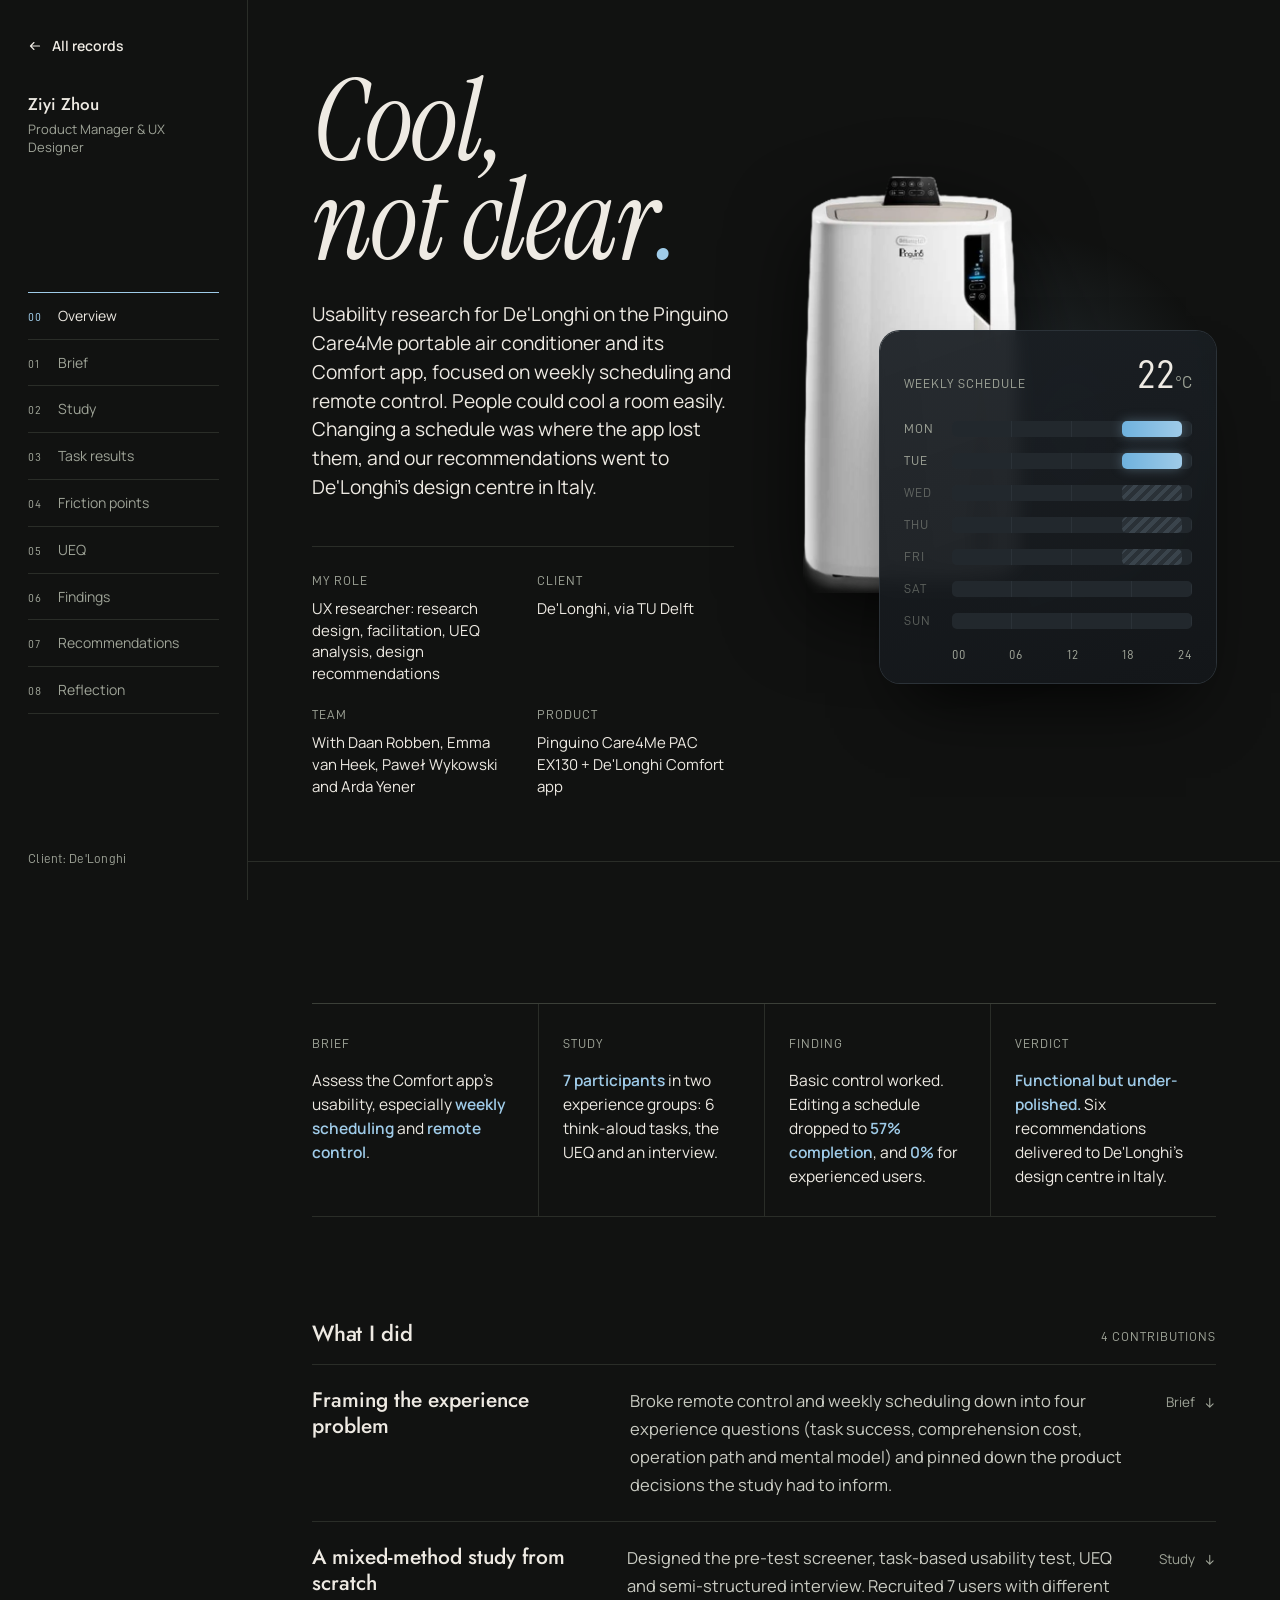
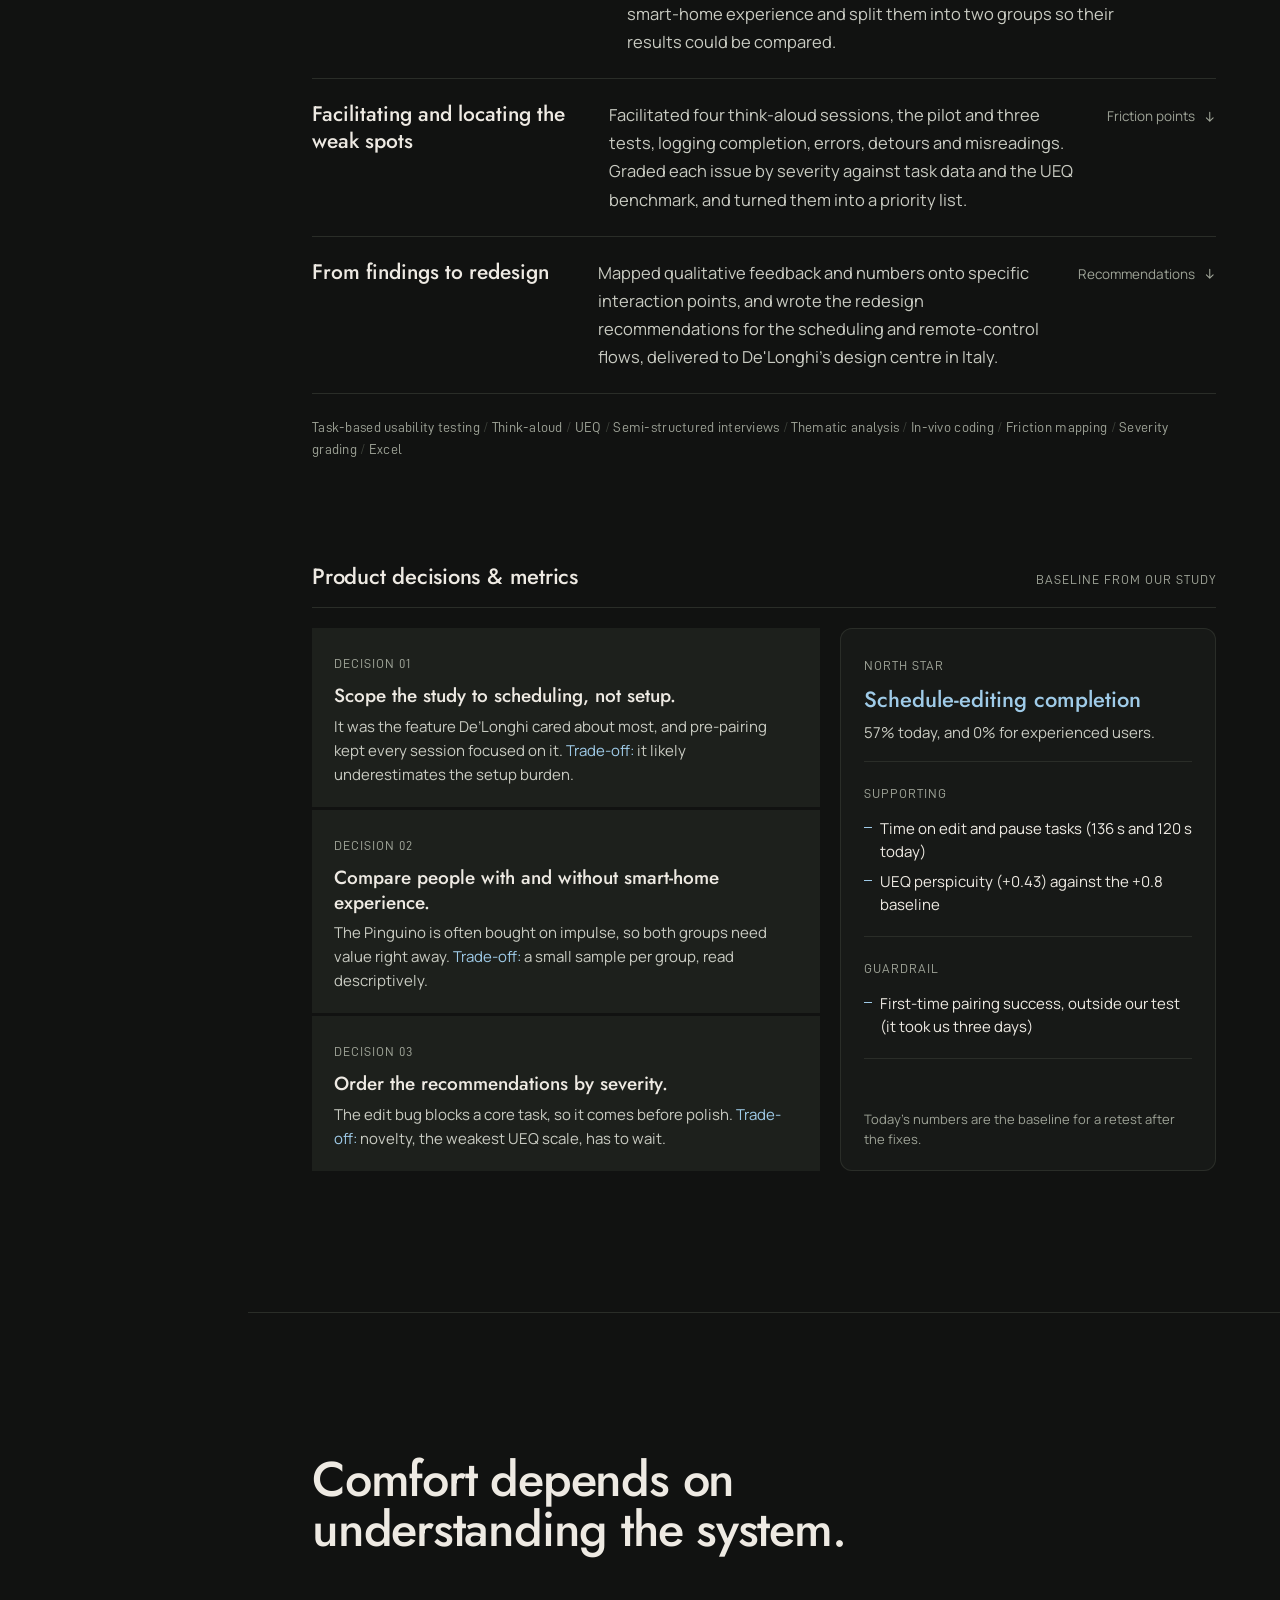
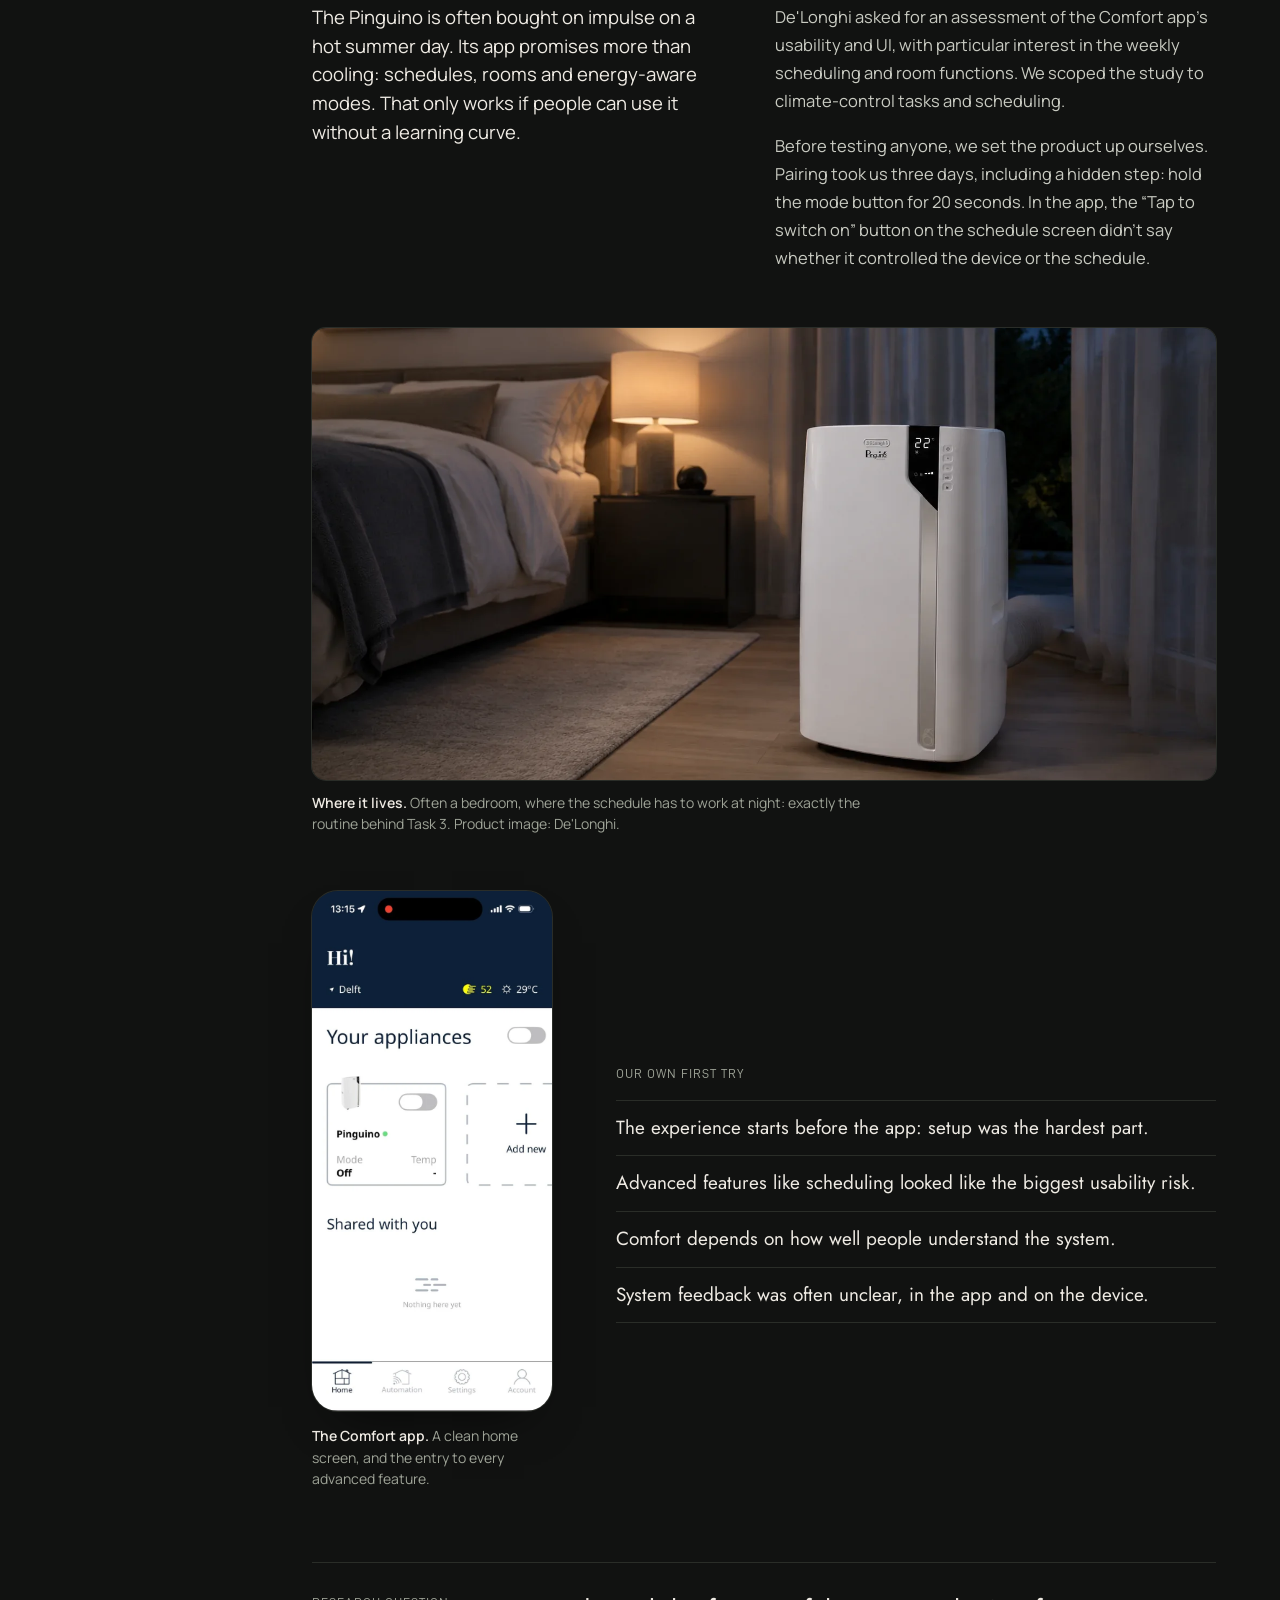
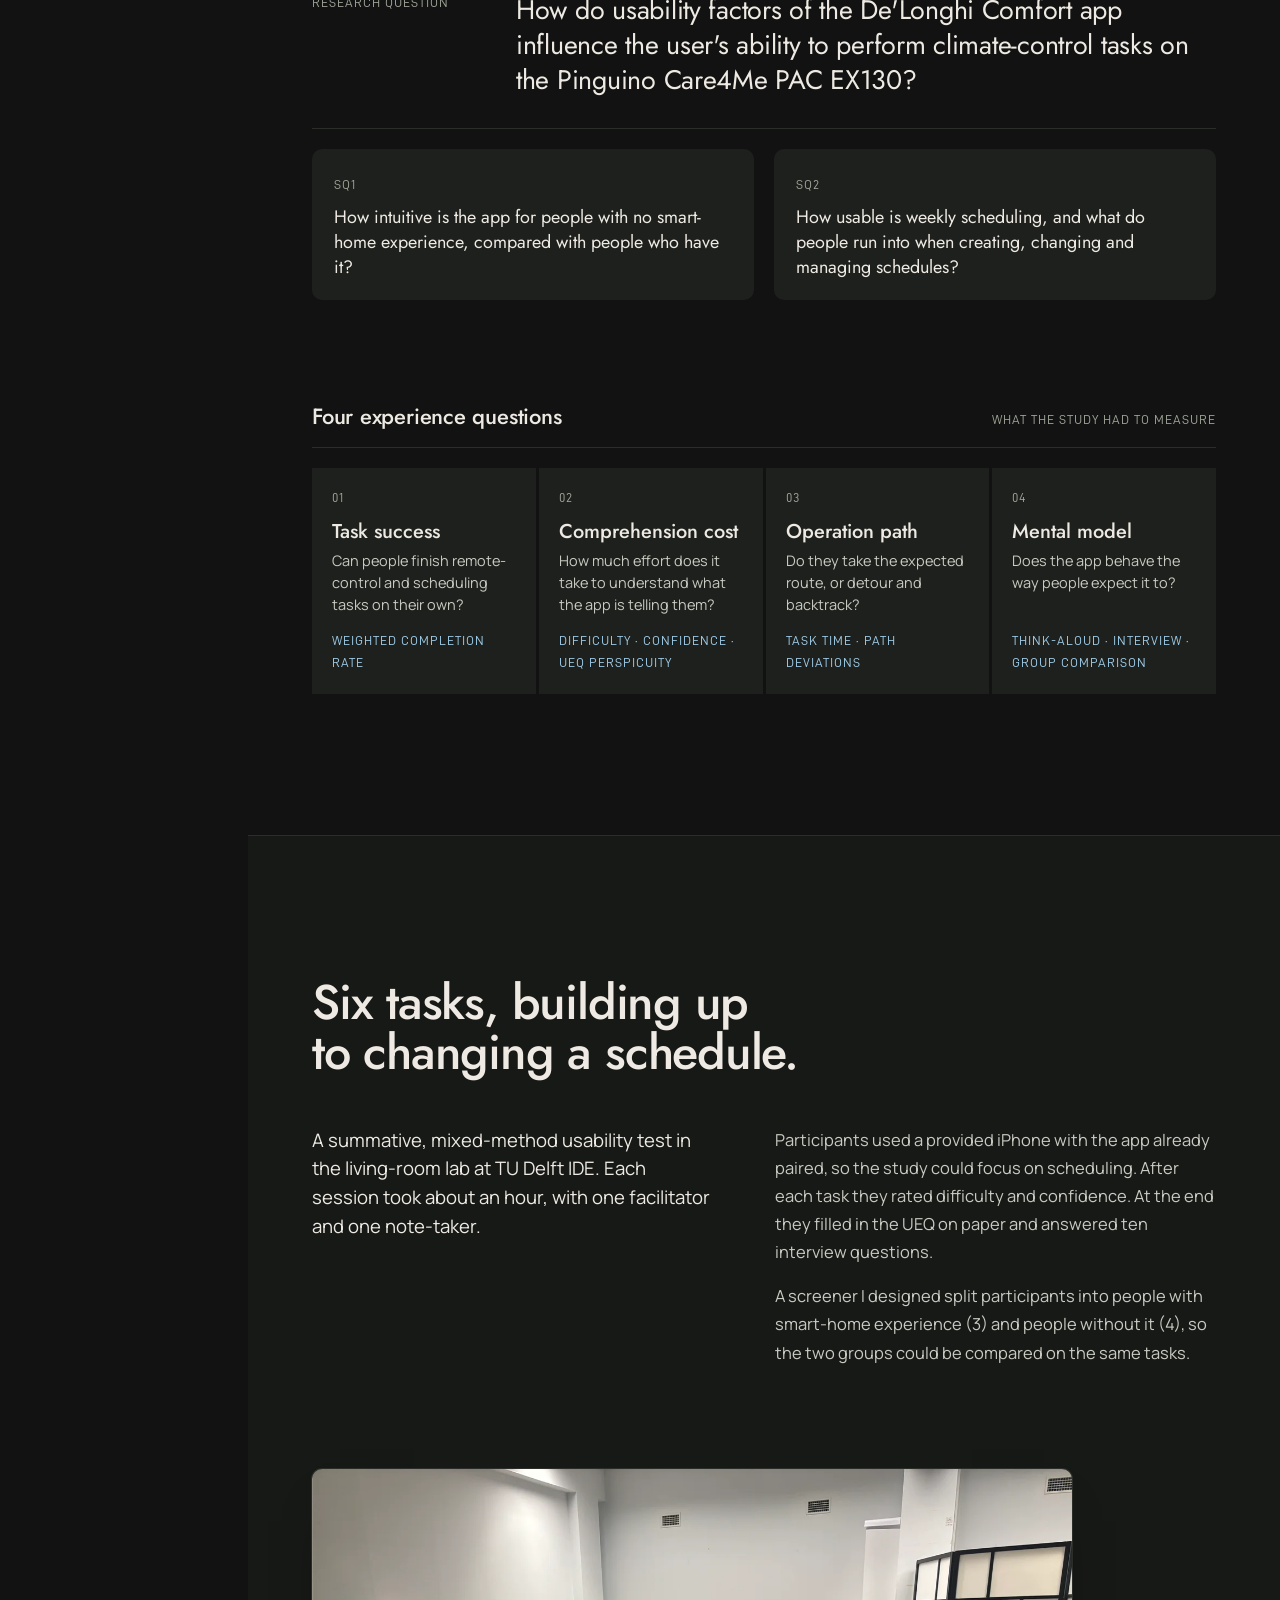
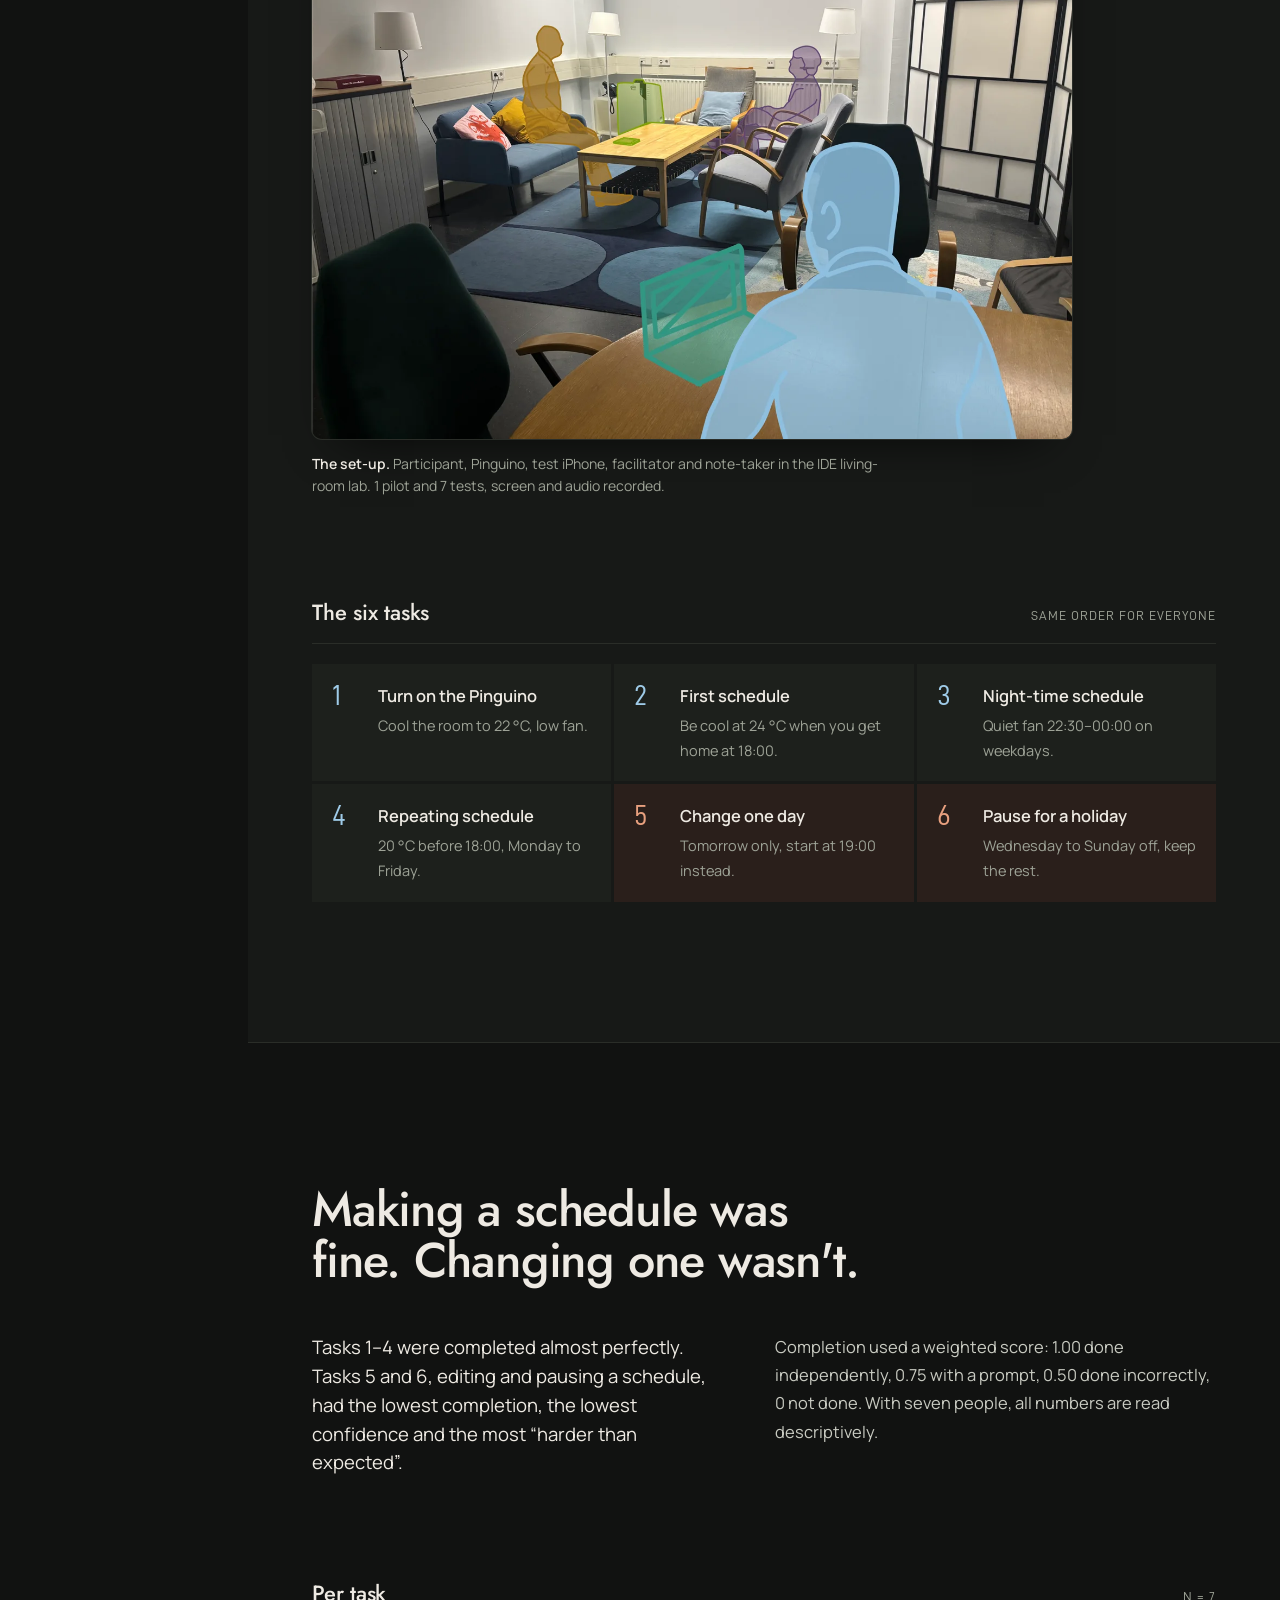
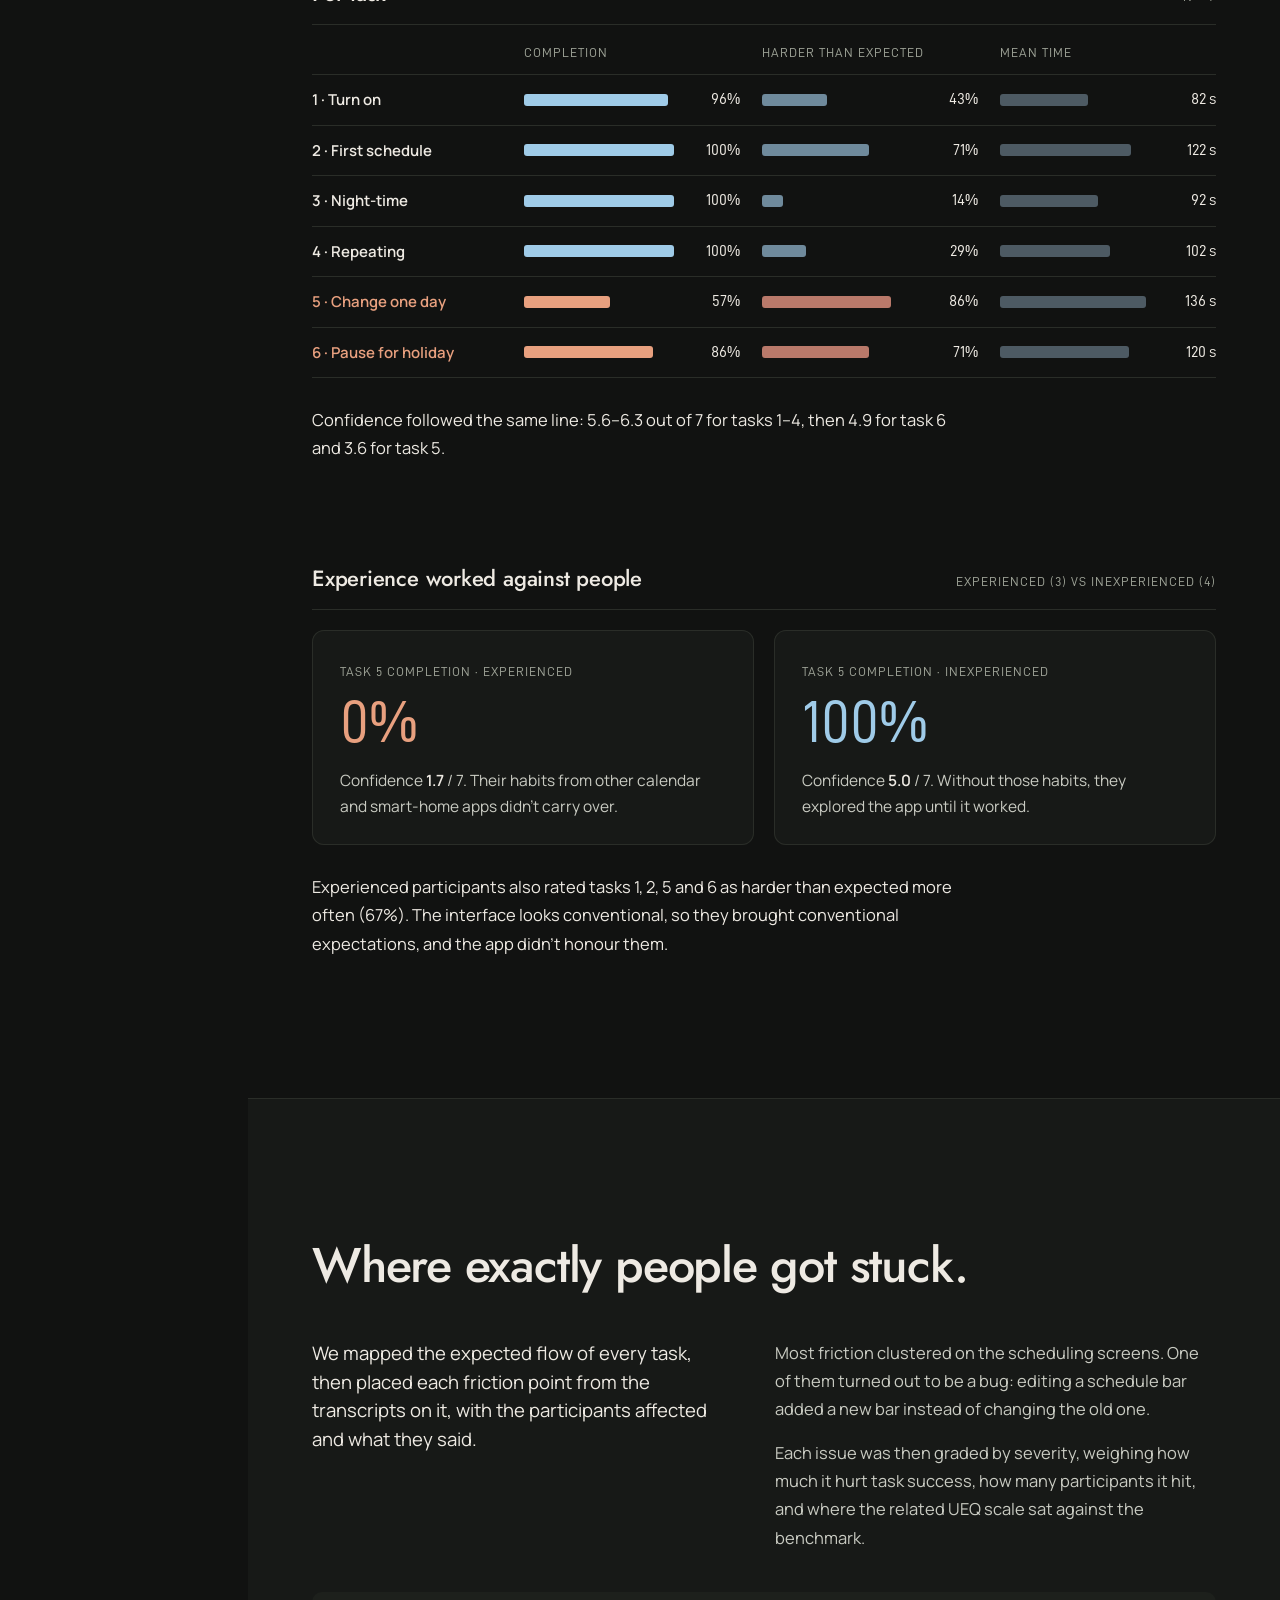
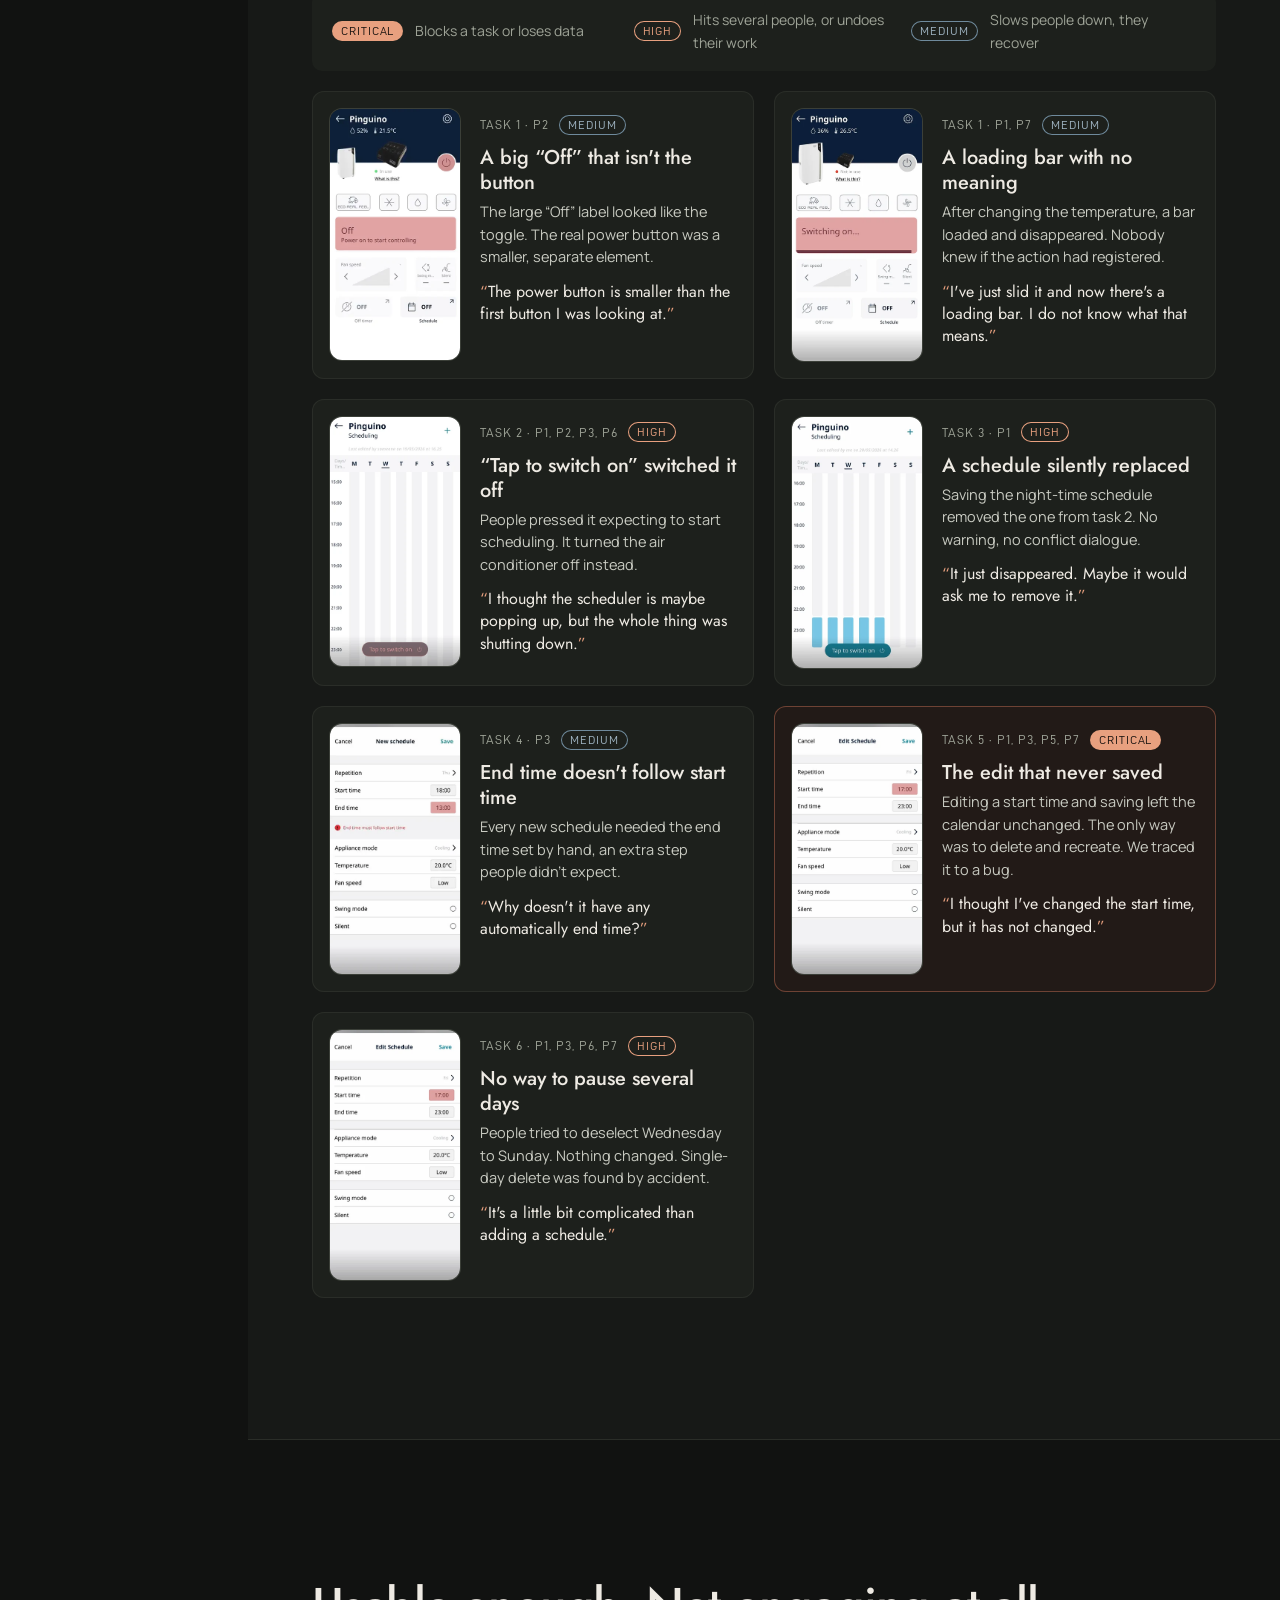
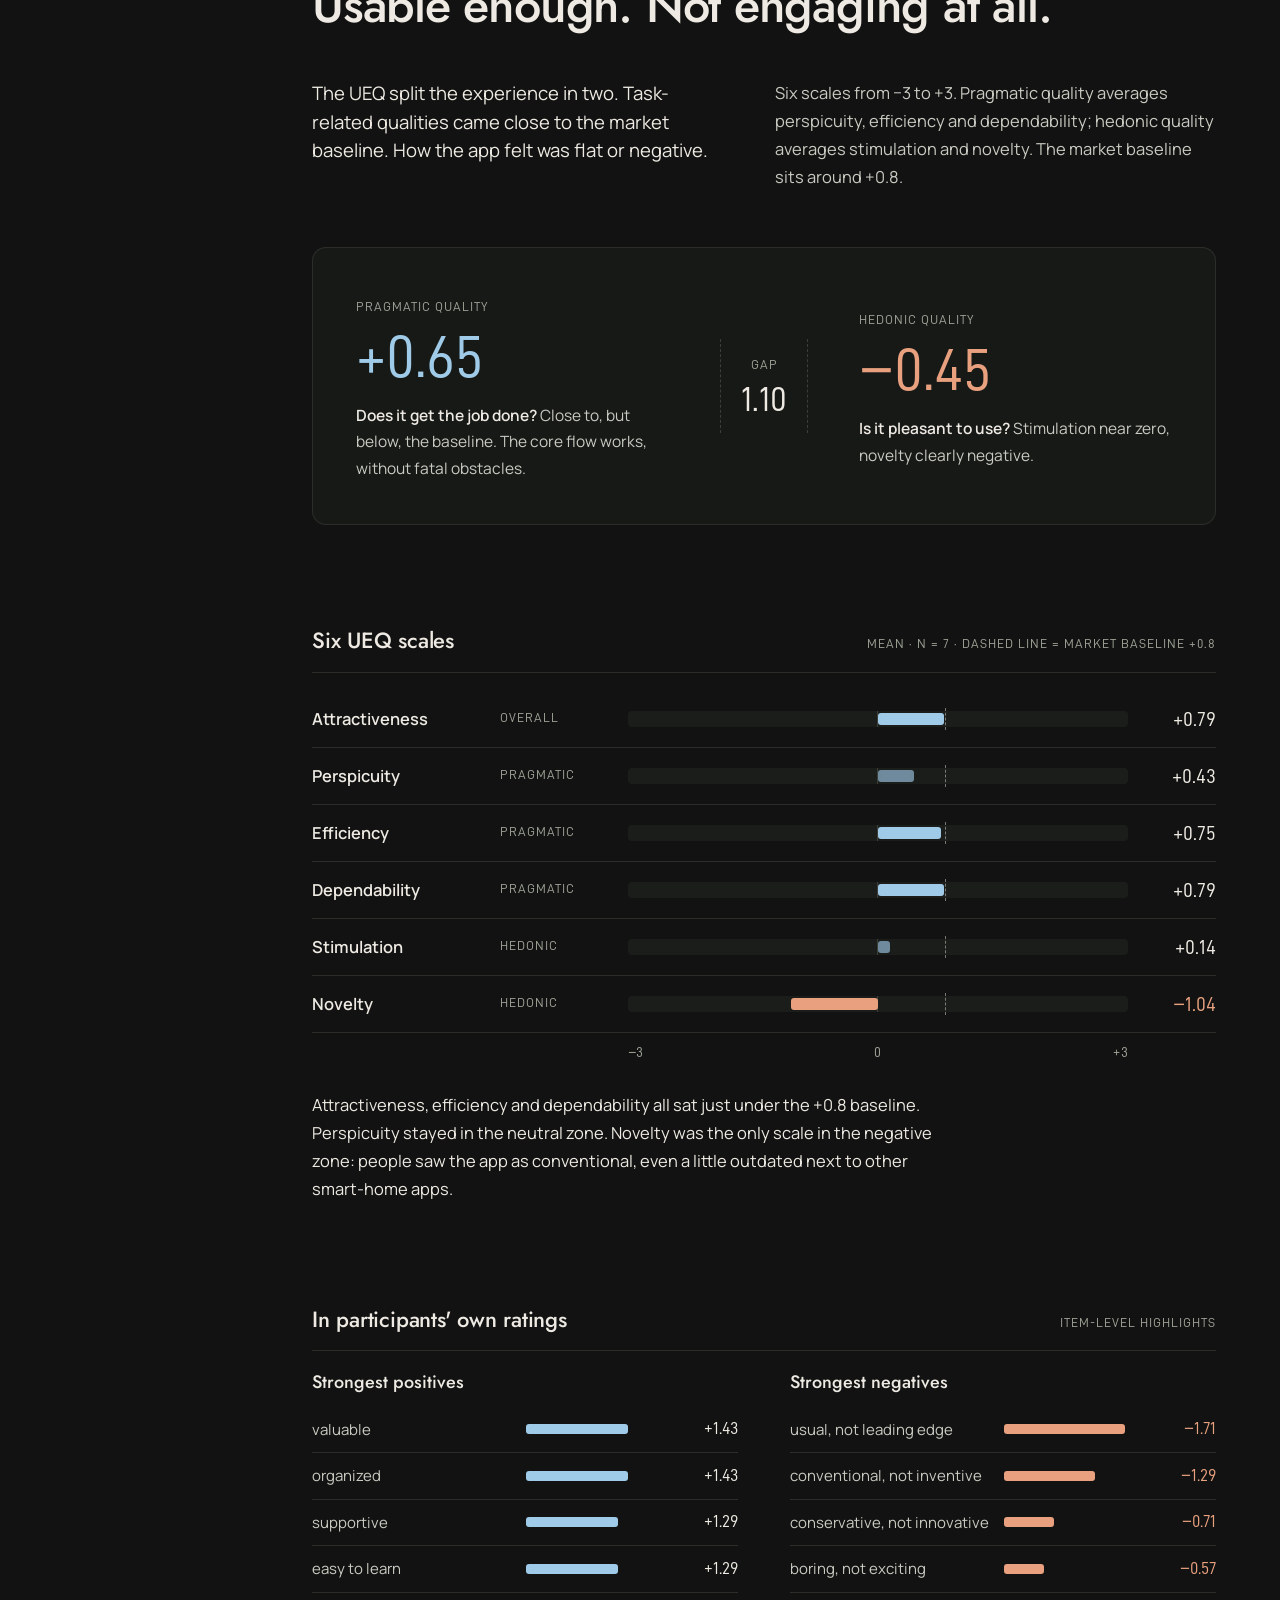
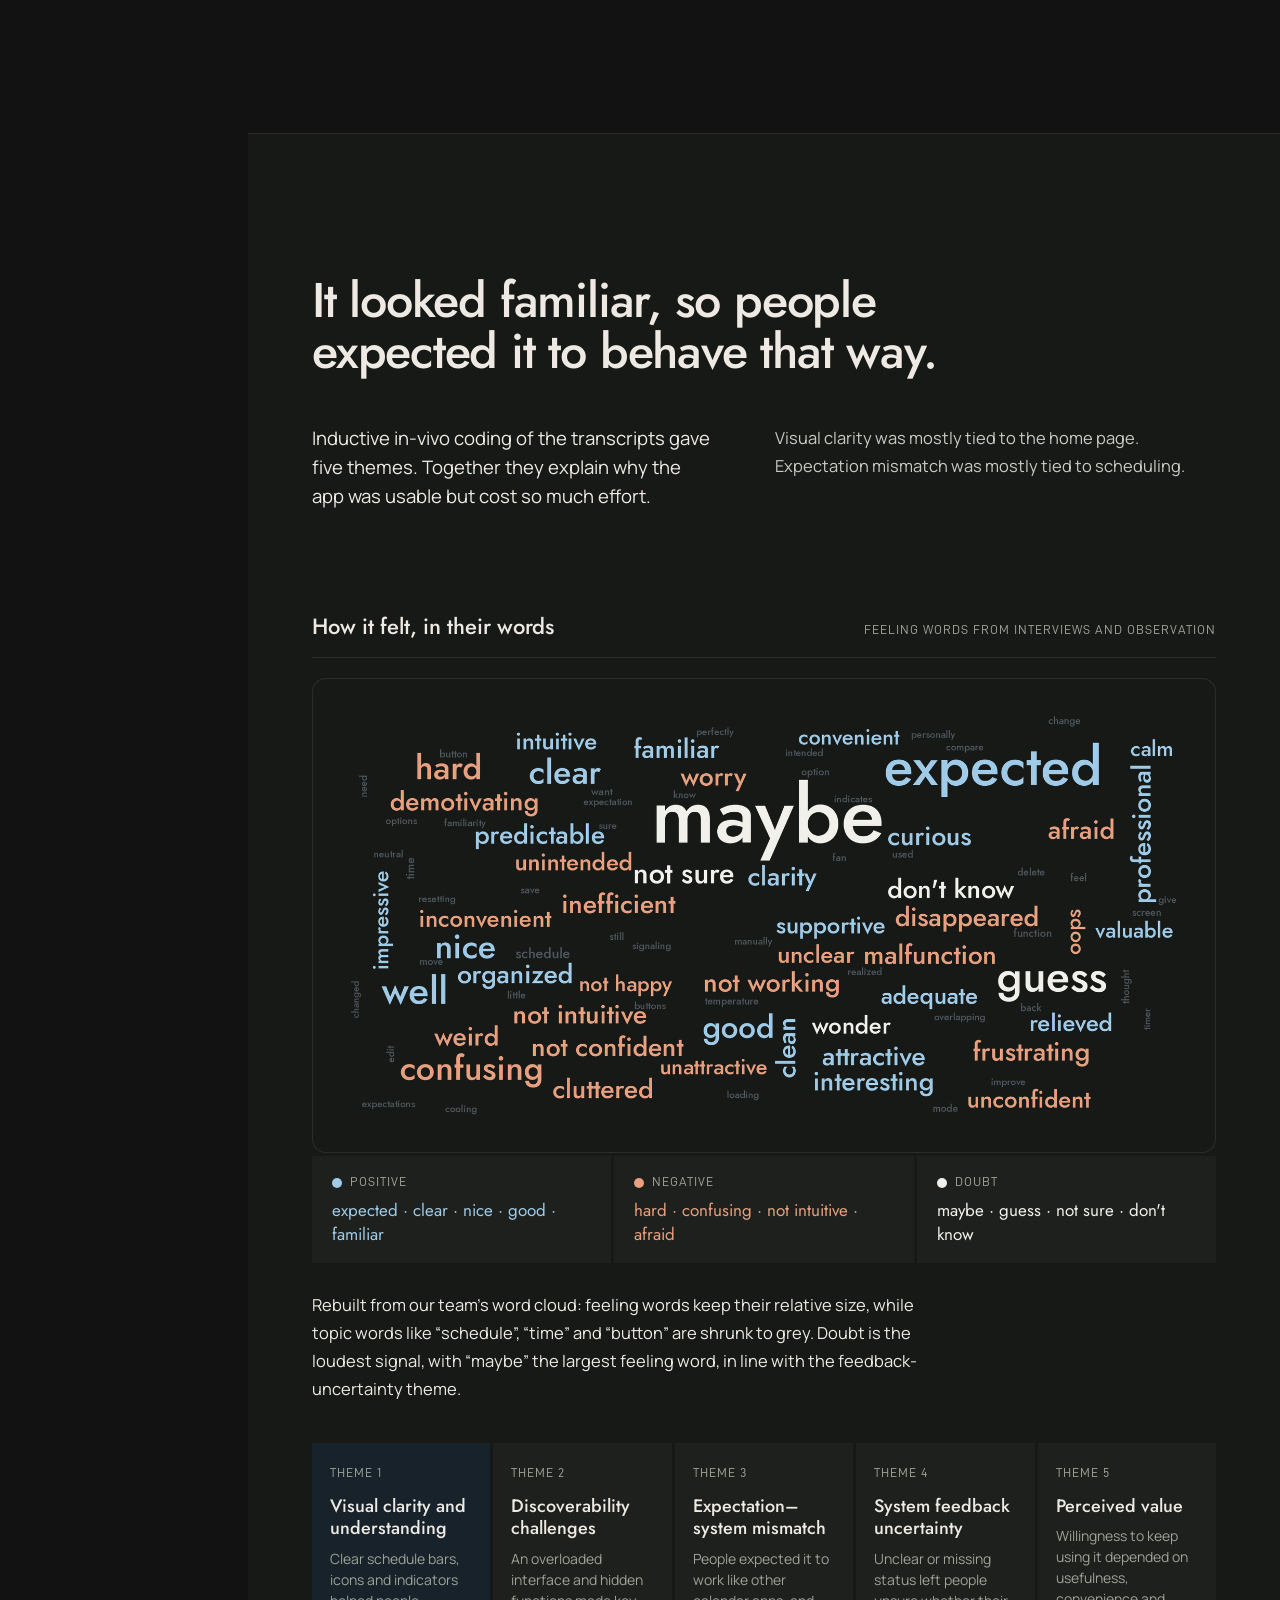
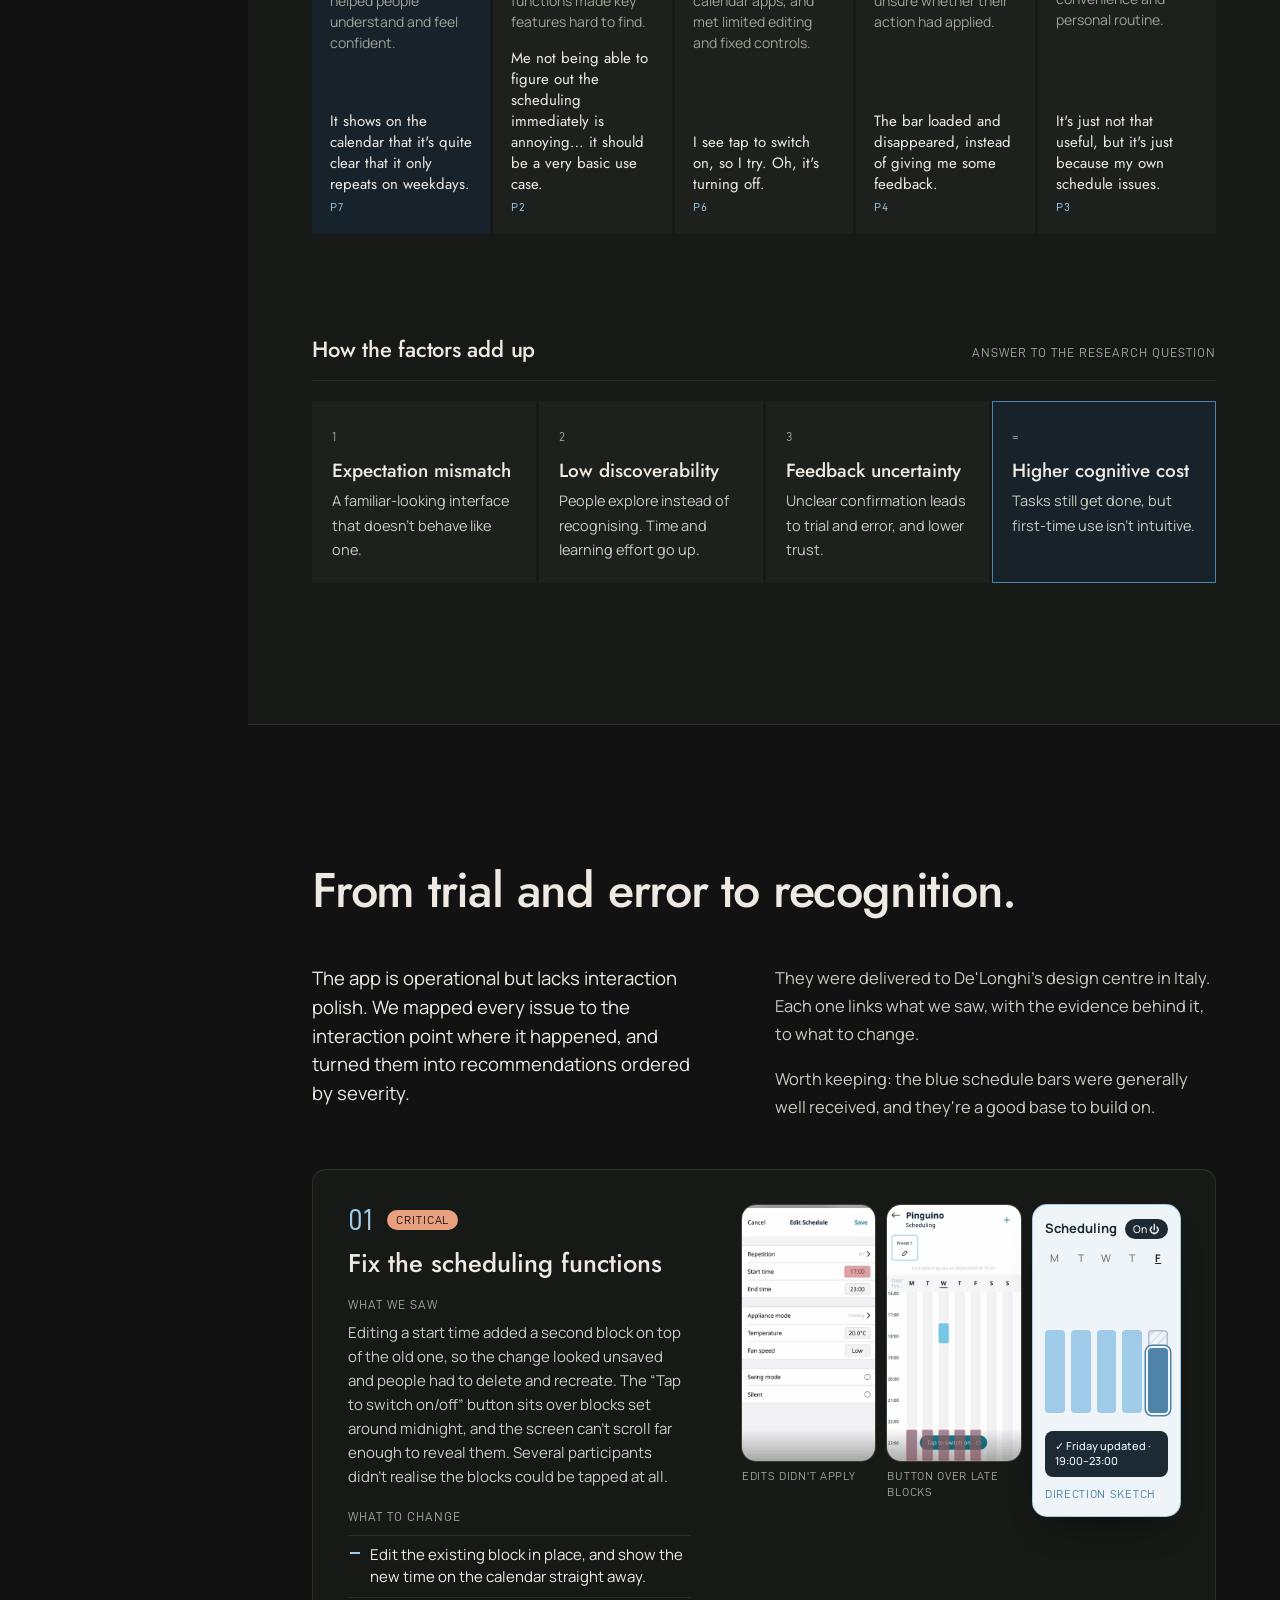
==== commit 17d6afb7: "Homepage statement, email and per-project cover type; Food Miner first; product decisions & metrics " ====
--- a/delonghi.html
+++ b/delonghi.html
@@ -8,8 +8,8 @@
   <title>De'Longhi Comfort | Ziyi Zhou</title>
   <link rel="preload" href="assets/fonts/home/Jost.ttf" as="font" type="font/ttf" crossorigin>
   <link rel="preload" href="assets/fonts/home/Manrope.ttf" as="font" type="font/ttf" crossorigin>
-  <link rel="stylesheet" href="sync-case.css?v=1">
-  <link rel="stylesheet" href="delonghi-case.css?v=2">
+  <link rel="stylesheet" href="sync-case.css?v=3">
+  <link rel="stylesheet" href="delonghi-case.css?v=3">
 </head>
 <body class="is-entering dl">
   <svg width="0" height="0" style="position:absolute" aria-hidden="true">
@@ -23,7 +23,7 @@
   <div class="shell">
     <aside class="rail" aria-label="Case study navigation">
       <a class="back" href="index.html"><svg class="icon"><use href="#i-back"/></svg>All records</a>
-      <div class="who"><strong>Ziyi Zhou</strong><span>AI Product &amp; UX Designer</span></div>
+      <div class="who"><strong>Ziyi Zhou</strong><span>Product Manager &amp; UX Designer</span></div>
       <nav class="chapters chapter-nav" aria-label="Chapters">
         <a href="#cover" class="is-current"><span>00</span>Overview</a>
         <a href="#brief"><span>01</span>Brief</a>
@@ -82,6 +82,19 @@
               <li><h3>From findings to redesign</h3><p>Mapped qualitative feedback and numbers onto specific interaction points, and wrote the redesign recommendations for the scheduling and remote-control flows, delivered to De'Longhi's design centre in Italy.</p><a href="#recs">Recommendations <svg class="icon"><use href="#i-down"/></svg></a></li>
             </ul>
             <p class="stack plain-panel"><span>Task-based usability testing</span><span>Think-aloud</span><span>UEQ</span><span>Semi-structured interviews</span><span>Thematic analysis</span><span>In-vivo coding</span><span>Friction mapping</span><span>Severity grading</span><span>Excel</span></p>
+          </div>
+
+          <div class="block pdm">
+            <div class="block-head"><h2 class="h3">Product decisions &amp; metrics</h2><span class="panel">Baseline from our study</span></div>
+            <div class="pdm-grid">
+              <ol class="pdm-dec"><li><span class="panel">Decision 01</span><strong>Scope the study to scheduling, not setup.</strong><p>It was the feature De’Longhi cared about most, and pre-pairing kept every session focused on it. <em>Trade-off:</em> it likely underestimates the setup burden.</p></li><li><span class="panel">Decision 02</span><strong>Compare people with and without smart-home experience.</strong><p>The Pinguino is often bought on impulse, so both groups need value right away. <em>Trade-off:</em> a small sample per group, read descriptively.</p></li><li><span class="panel">Decision 03</span><strong>Order the recommendations by severity.</strong><p>The edit bug blocks a core task, so it comes before polish. <em>Trade-off:</em> novelty, the weakest UEQ scale, has to wait.</p></li></ol>
+              <div class="pdm-met">
+                <div class="ns"><span class="panel">North star</span><strong>Schedule-editing completion</strong><p>57% today, and 0% for experienced users.</p></div>
+                <div><span class="panel">Supporting</span><ul><li>Time on edit and pause tasks (136 s and 120 s today)</li><li>UEQ perspicuity (+0.43) against the +0.8 baseline</li></ul></div>
+                <div><span class="panel">Guardrail</span><ul><li>First-time pairing success, outside our test (it took us three days)</li></ul></div>
+                <p class="pdm-note">Today’s numbers are the baseline for a retest after the fixes.</p>
+              </div>
+            </div>
           </div>
         </div>
       </section>
@@ -433,7 +446,7 @@
       </section>
 
       <nav class="wrap next" aria-label="Next project">
-        <div><p class="panel">Next record</p><a class="big" href="whispering-garden.html">Whispering Garden<svg class="icon"><use href="#i-out"/></svg></a></div>
+        <div><p class="panel">Next record</p><a class="big" href="food-miner.html">Food Miner<svg class="icon"><use href="#i-out"/></svg></a></div>
         <a class="home" href="index.html">Back to all records</a>
       </nav>
     </main>
--- a/sync-case.css
+++ b/sync-case.css
@@ -316,3 +316,30 @@
 @media (prefers-reduced-motion: reduce) {
   *, *::before, *::after { transition: none !important; animation: none !important; scroll-behavior: auto !important; }
 }
+
+/* ---------- product decisions & metrics (all case studies) ---------- */
+.pdm-grid { display: grid; grid-template-columns: minmax(0, 1.35fr) minmax(0, 1fr); gap: 20px; margin-top: 20px; }
+.pdm-dec { display: grid; gap: 3px; }
+.pdm-dec li { padding: 20px 22px; background: var(--well); }
+.pdm-dec strong { display: block; margin: 8px 0 6px; font: 500 19px/1.3 var(--display); color: var(--text); }
+.pdm-dec p { font-size: 15px; line-height: 1.6; }
+.pdm-dec em { font-style: normal; color: var(--sage); }
+.pdm-met { display: flex; flex-direction: column; gap: 16px; padding: 22px 24px; border-radius: 12px; background: var(--raised); box-shadow: inset 0 0 0 1px var(--rule); }
+.pdm-met > div { padding-bottom: 16px; border-bottom: 1px solid var(--rule); }
+.pdm-met .ns strong { display: block; margin: 8px 0 6px; font: 500 22px/1.25 var(--display); color: var(--sage); }
+.pdm-met .ns p { font-size: 15px; }
+.pdm-met ul { margin-top: 8px; }
+.pdm-met li { position: relative; padding: 4px 0 4px 16px; font-size: 15px; line-height: 1.5; color: var(--text); }
+.pdm-met li::before { content: ""; position: absolute; left: 0; top: 13px; width: 8px; height: 1px; background: var(--sage); }
+.pdm-note { margin-top: auto; font-size: 13px; line-height: 1.55; color: var(--mute); }
+@media (max-width: 960px) { .pdm-grid { grid-template-columns: 1fr; } }
+
+/* ---------- cover titles echo each record sleeve on the homepage ---------- */
+@font-face { font-family: "Bricolage"; src: url("assets/fonts/home/Bricolage-800.woff2") format("woff2"); font-weight: 800; font-display: swap; }
+@font-face { font-family: "Fraunces"; src: url("assets/fonts/home/Fraunces-500i.woff2") format("woff2"); font-weight: 500; font-style: italic; font-display: swap; }
+@font-face { font-family: "Barlow Condensed"; src: url("assets/fonts/home/BarlowCond-800i.woff2") format("woff2"); font-weight: 800; font-style: italic; font-display: swap; }
+@font-face { font-family: "Instrument Serif"; src: url("assets/fonts/home/InstrumentSerif-i.woff2") format("woff2"); font-weight: 400; font-style: italic; font-display: swap; }
+body.food .cover h1 { font: 800 clamp(64px, 8.4vw, 128px)/0.84 Bricolage, sans-serif; letter-spacing: -0.04em; text-transform: lowercase; }
+body.garden .cover h1 { font: italic 500 clamp(58px, 7.6vw, 116px)/0.92 Fraunces, Georgia, serif; letter-spacing: -0.02em; }
+body.sync .cover h1 { font: italic 800 clamp(72px, 9.6vw, 146px)/0.82 "Barlow Condensed", sans-serif; letter-spacing: -0.01em; text-transform: uppercase; }
+body.dl .cover h1 { font: italic 400 clamp(68px, 9vw, 138px)/0.86 "Instrument Serif", Georgia, serif; letter-spacing: -0.02em; }
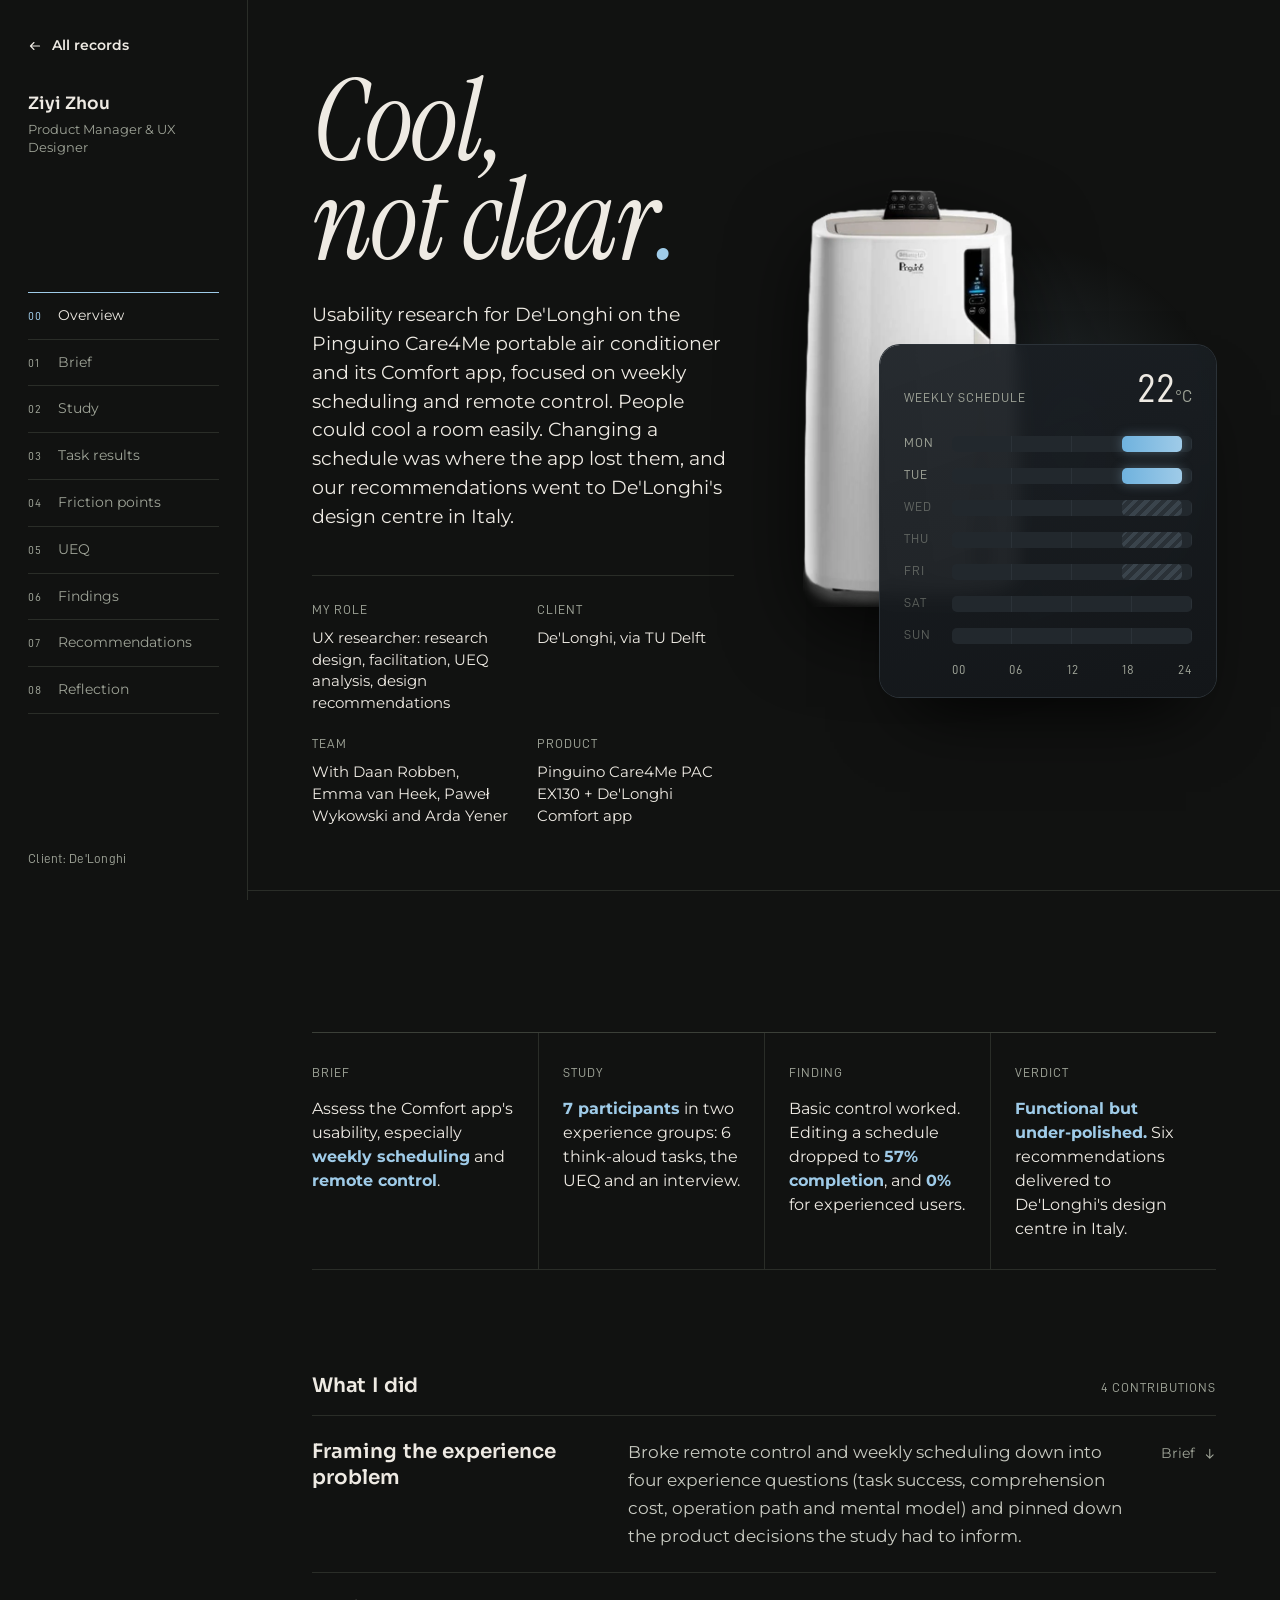
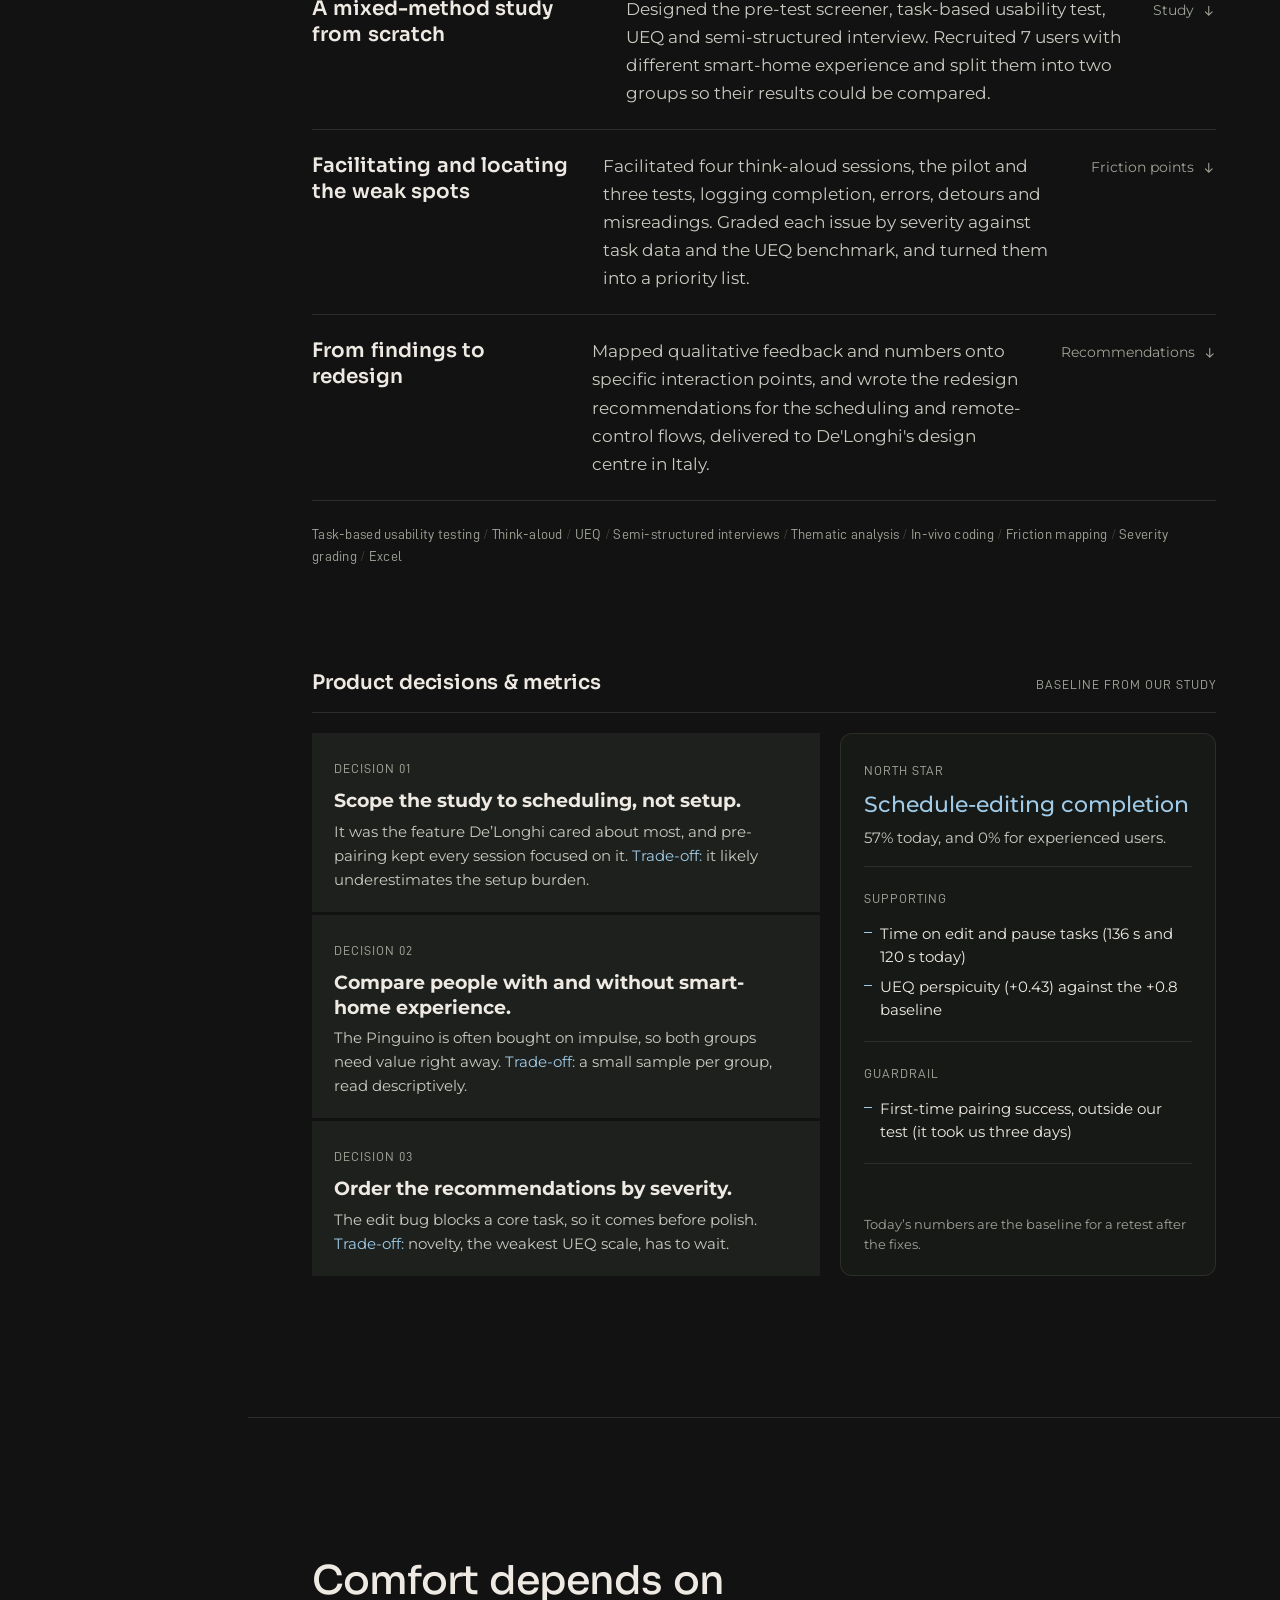
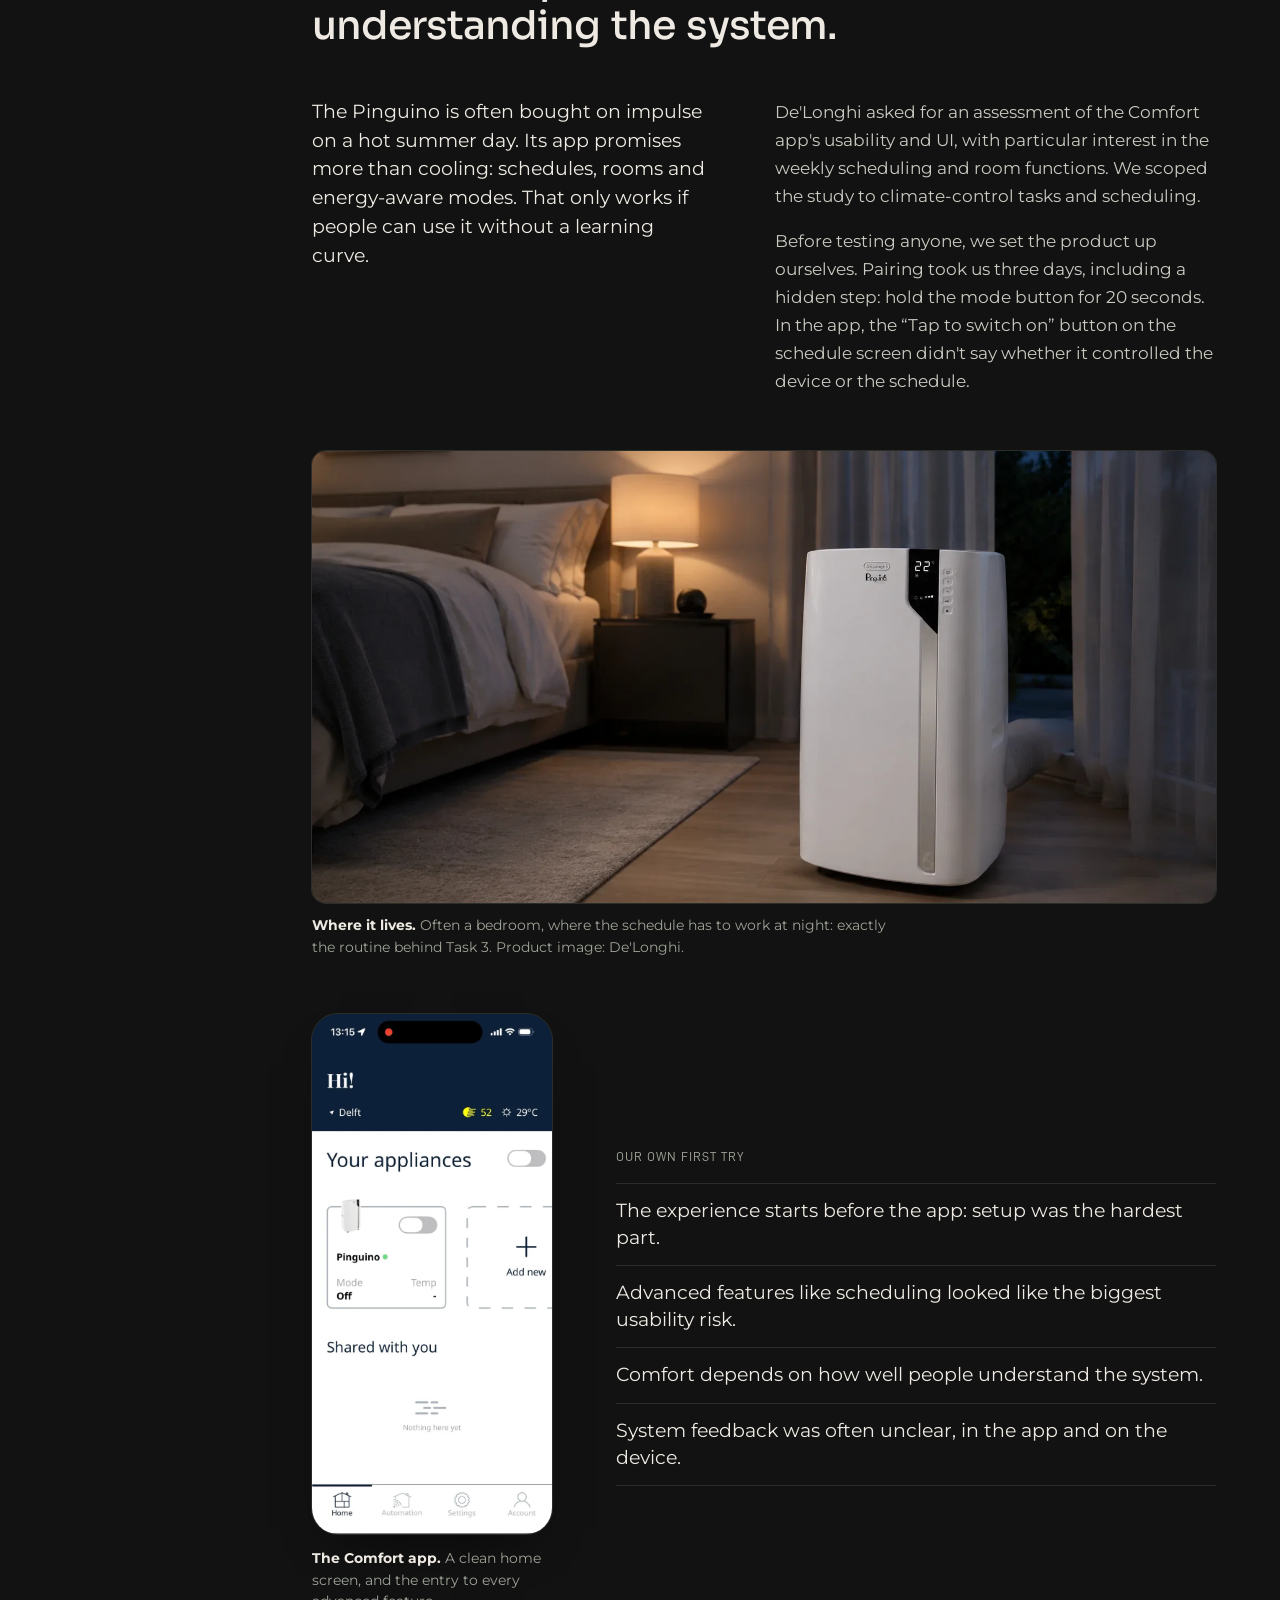
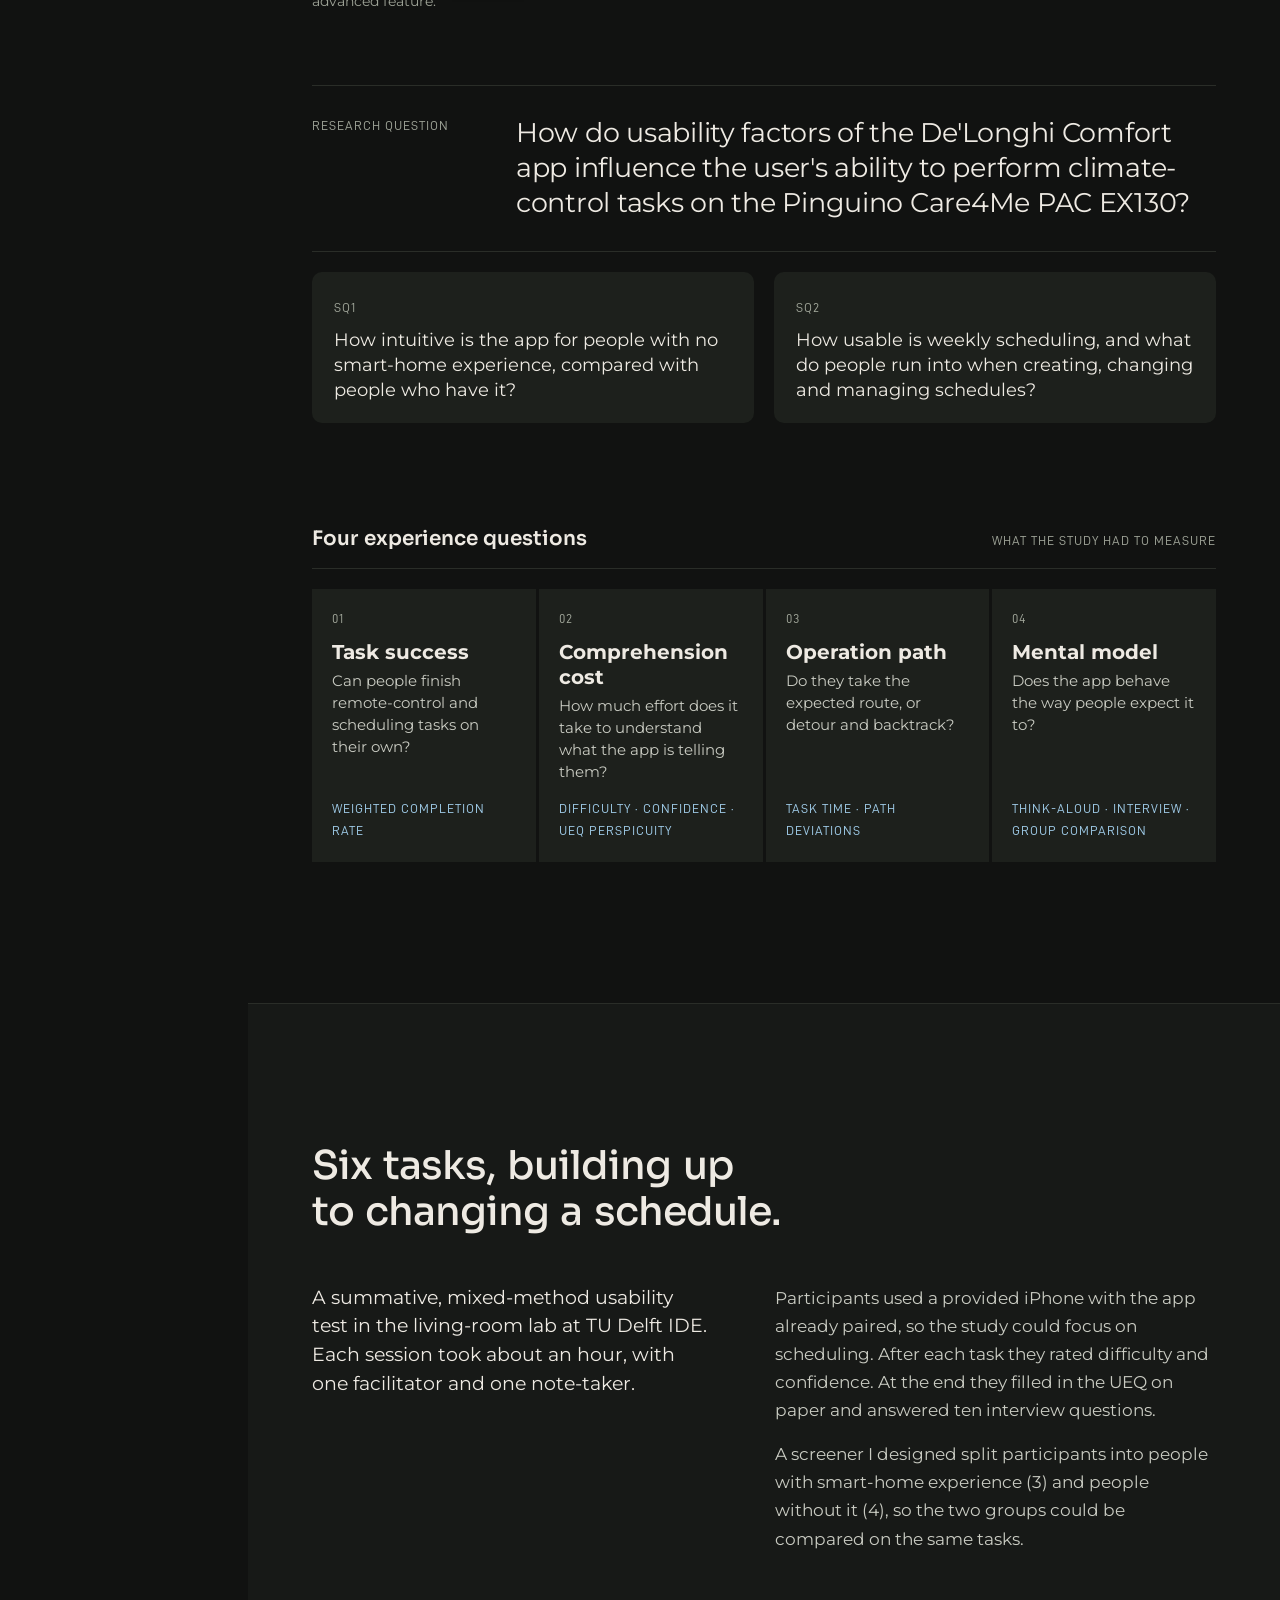
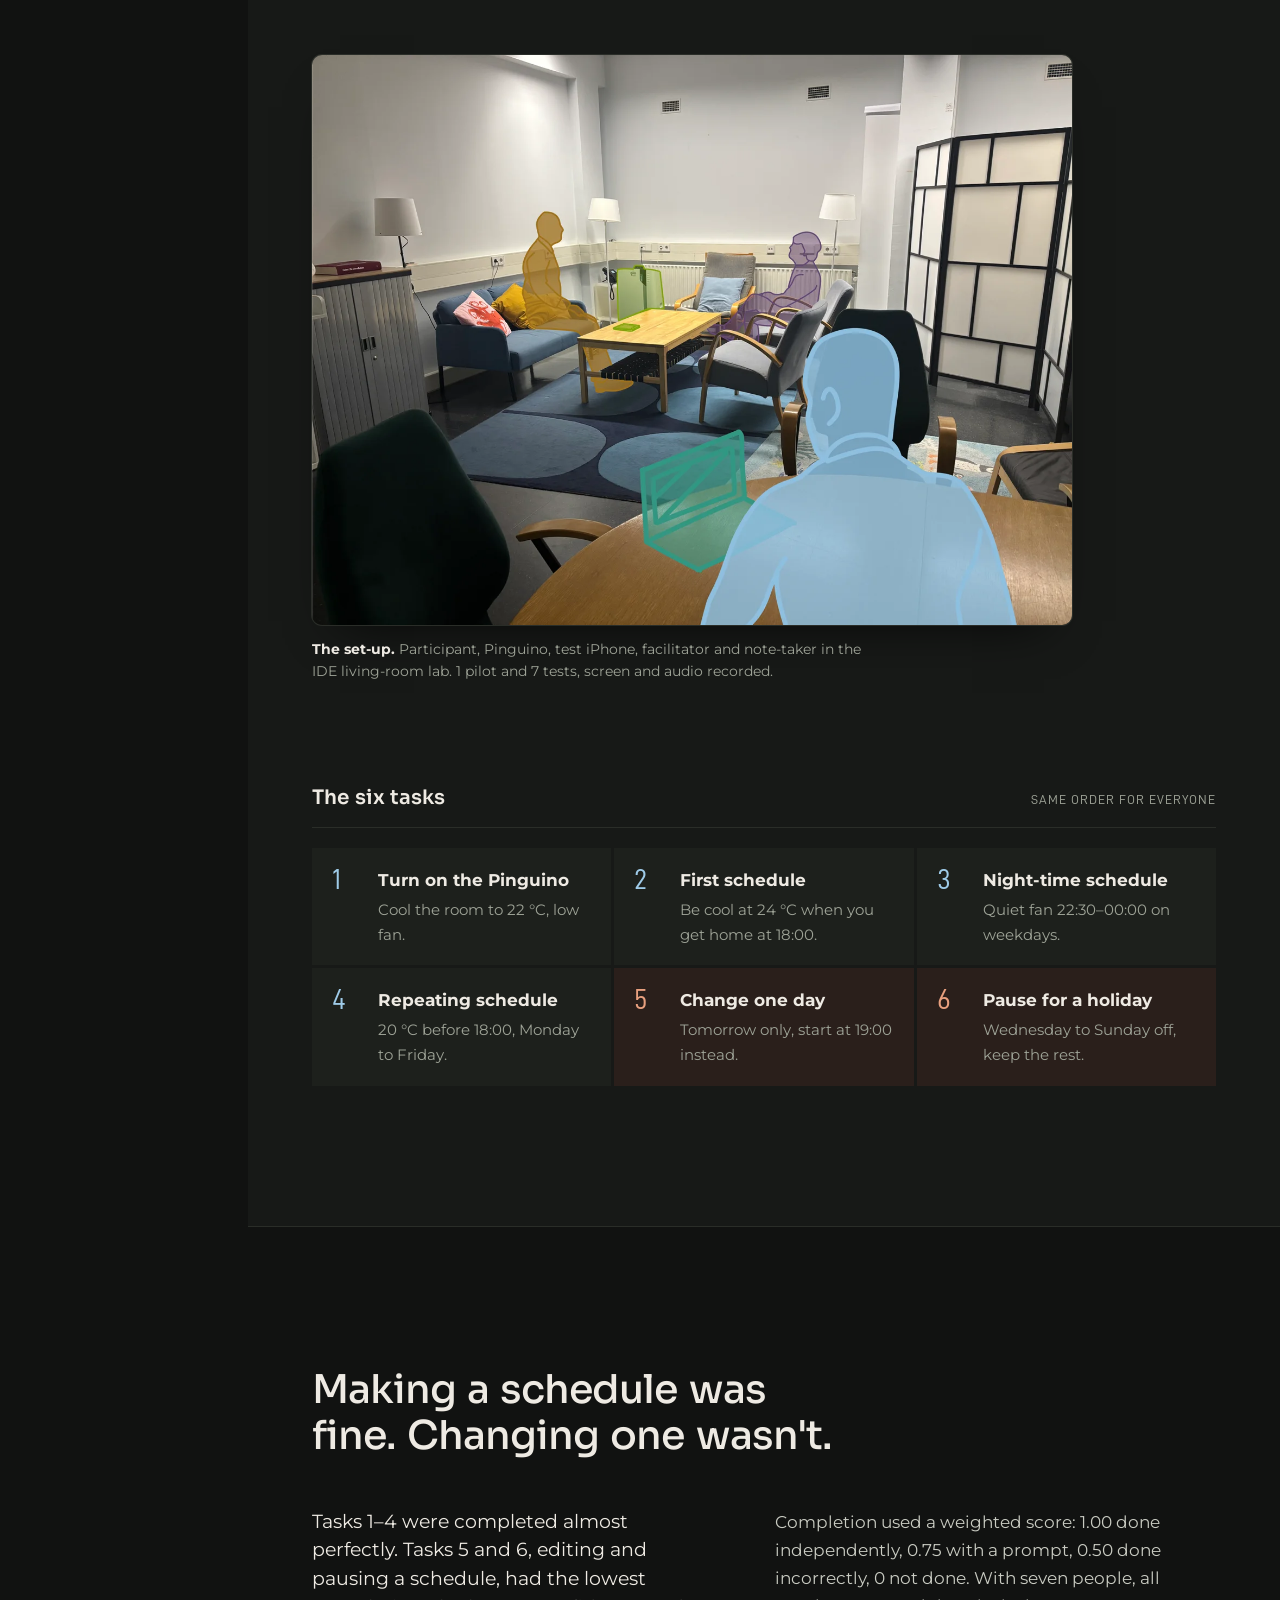
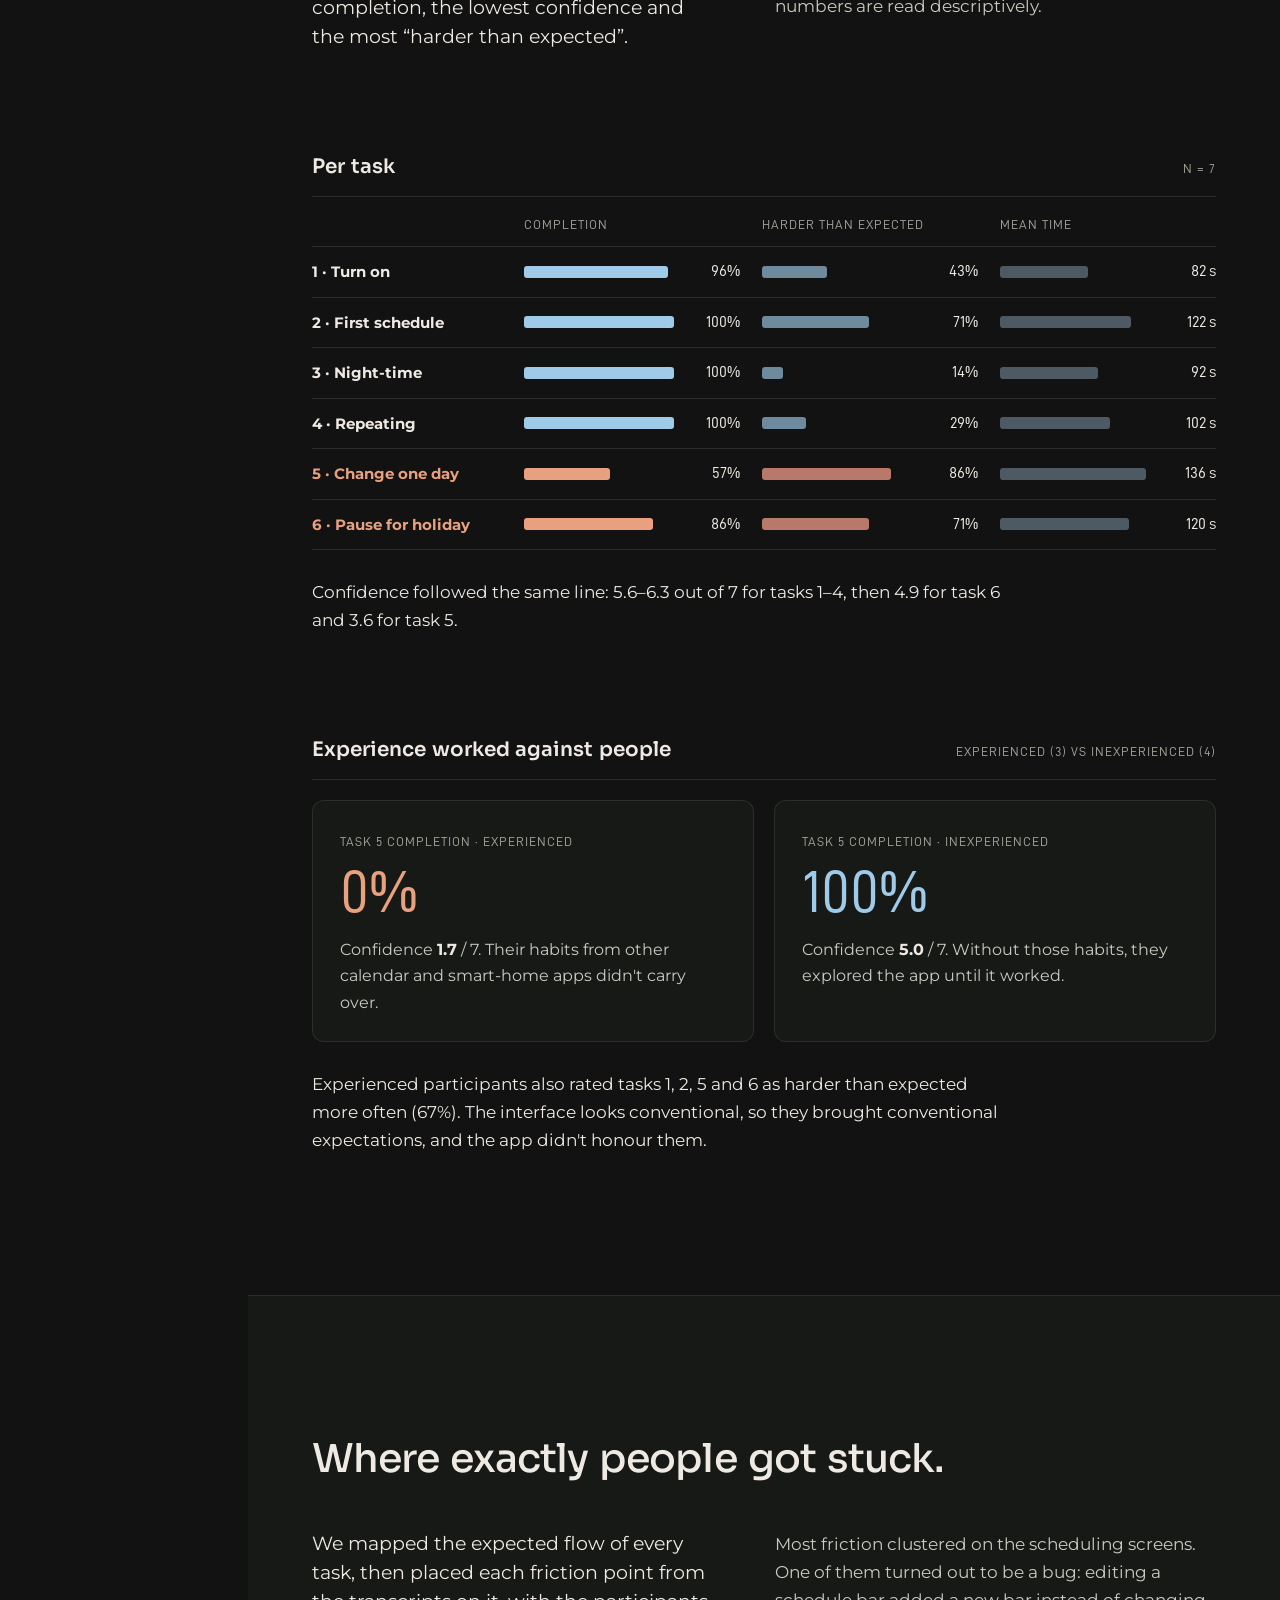
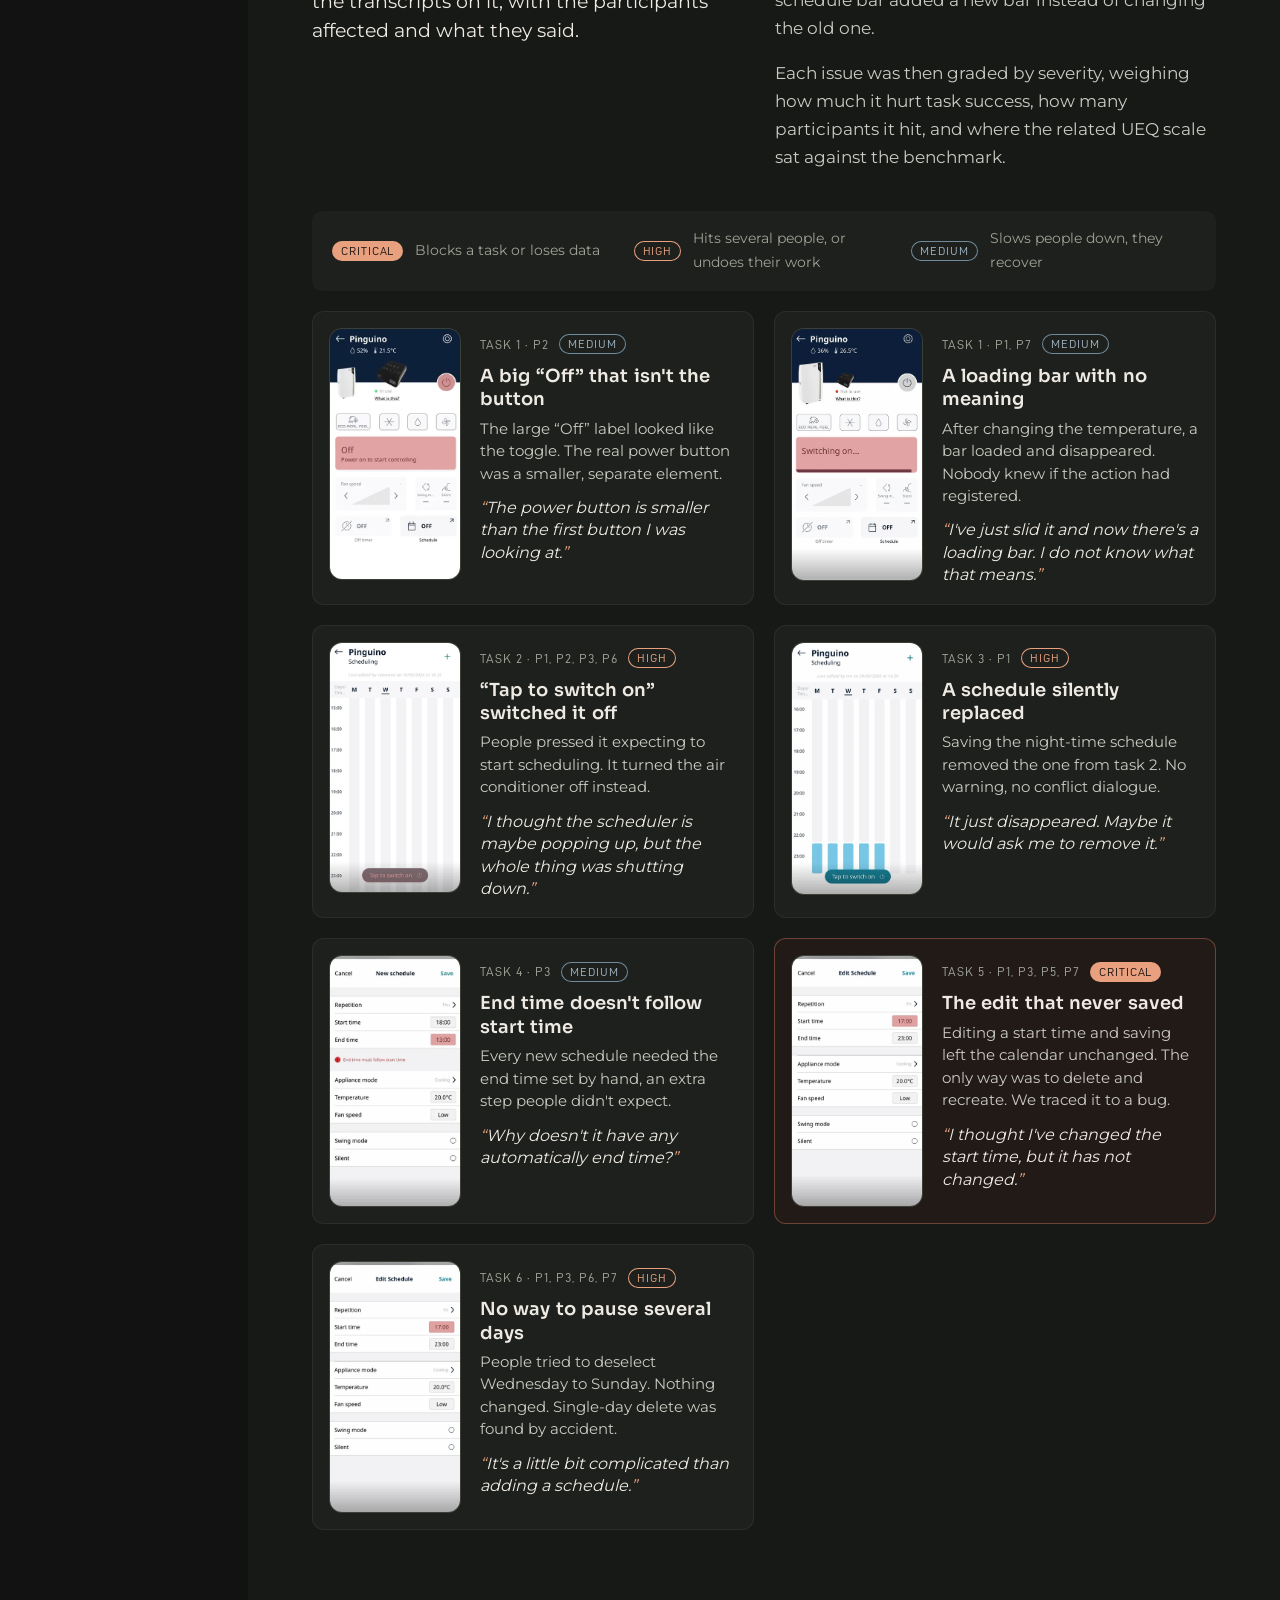
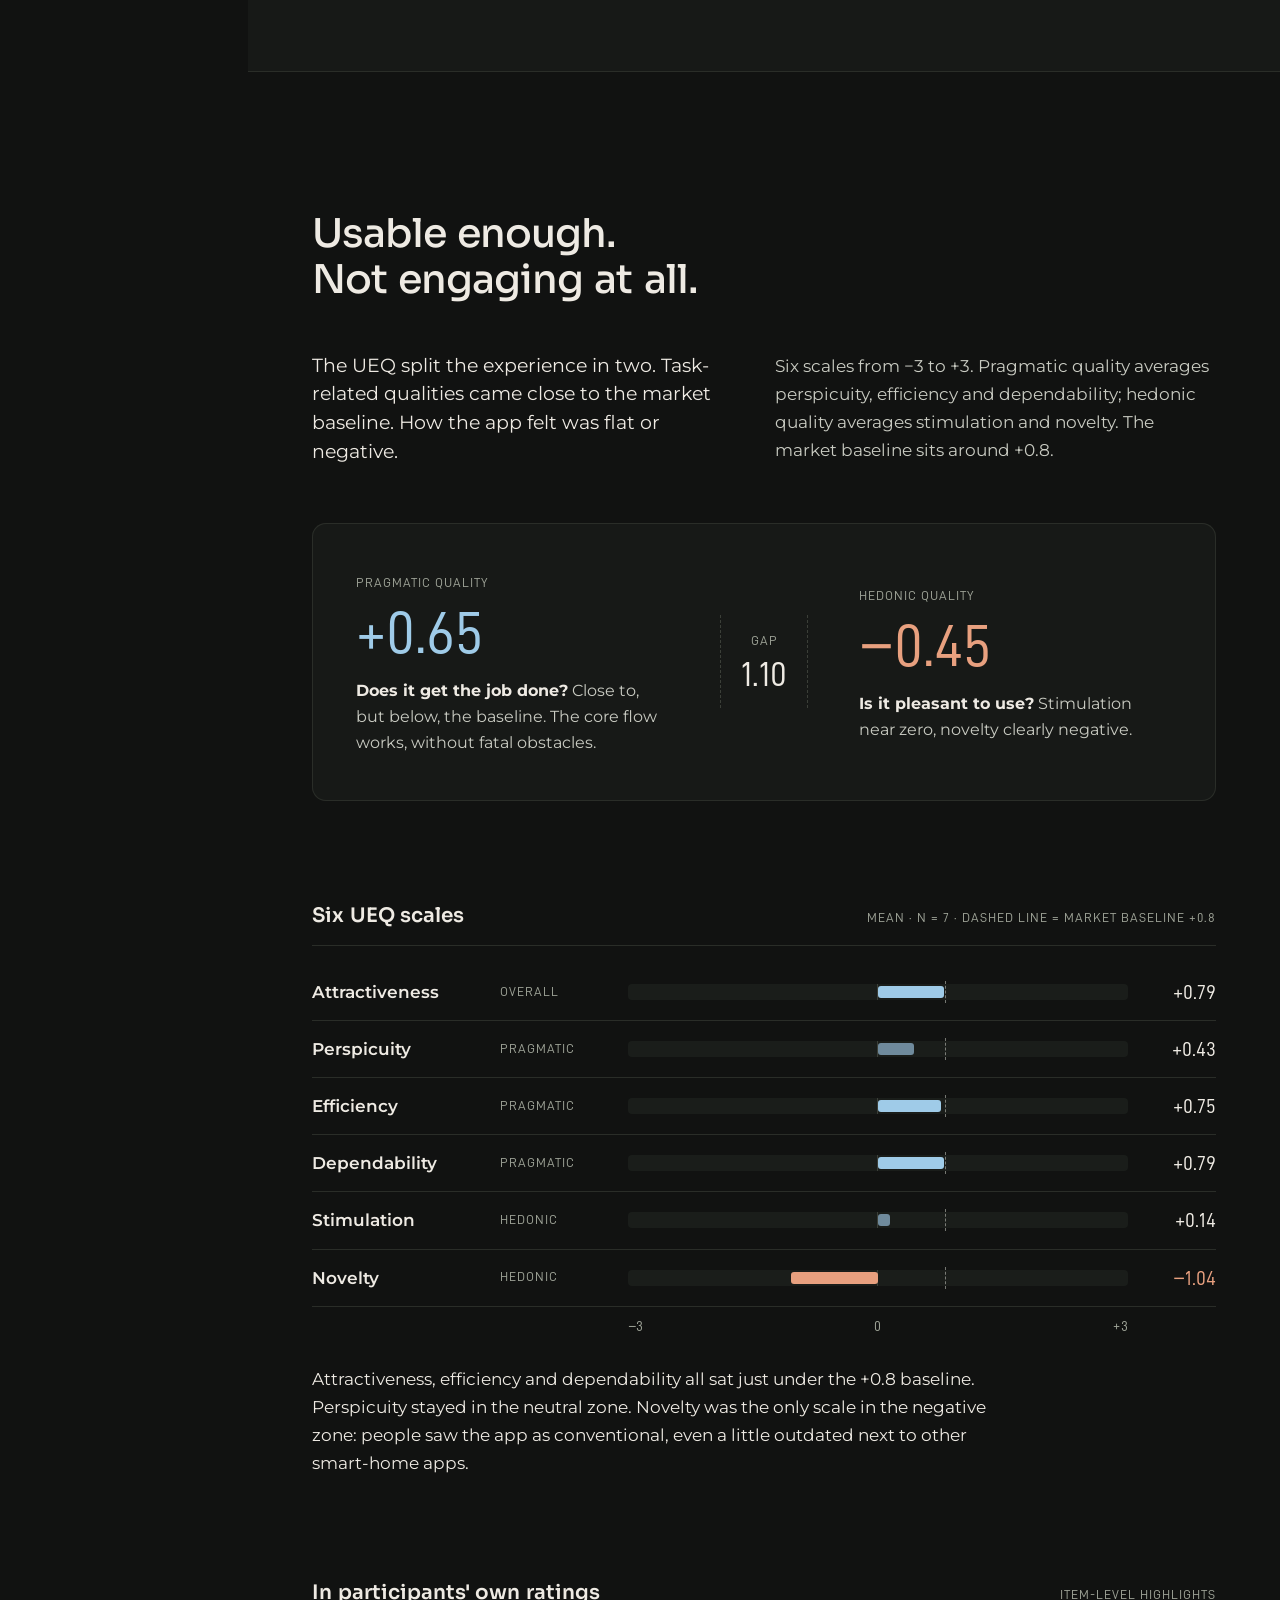
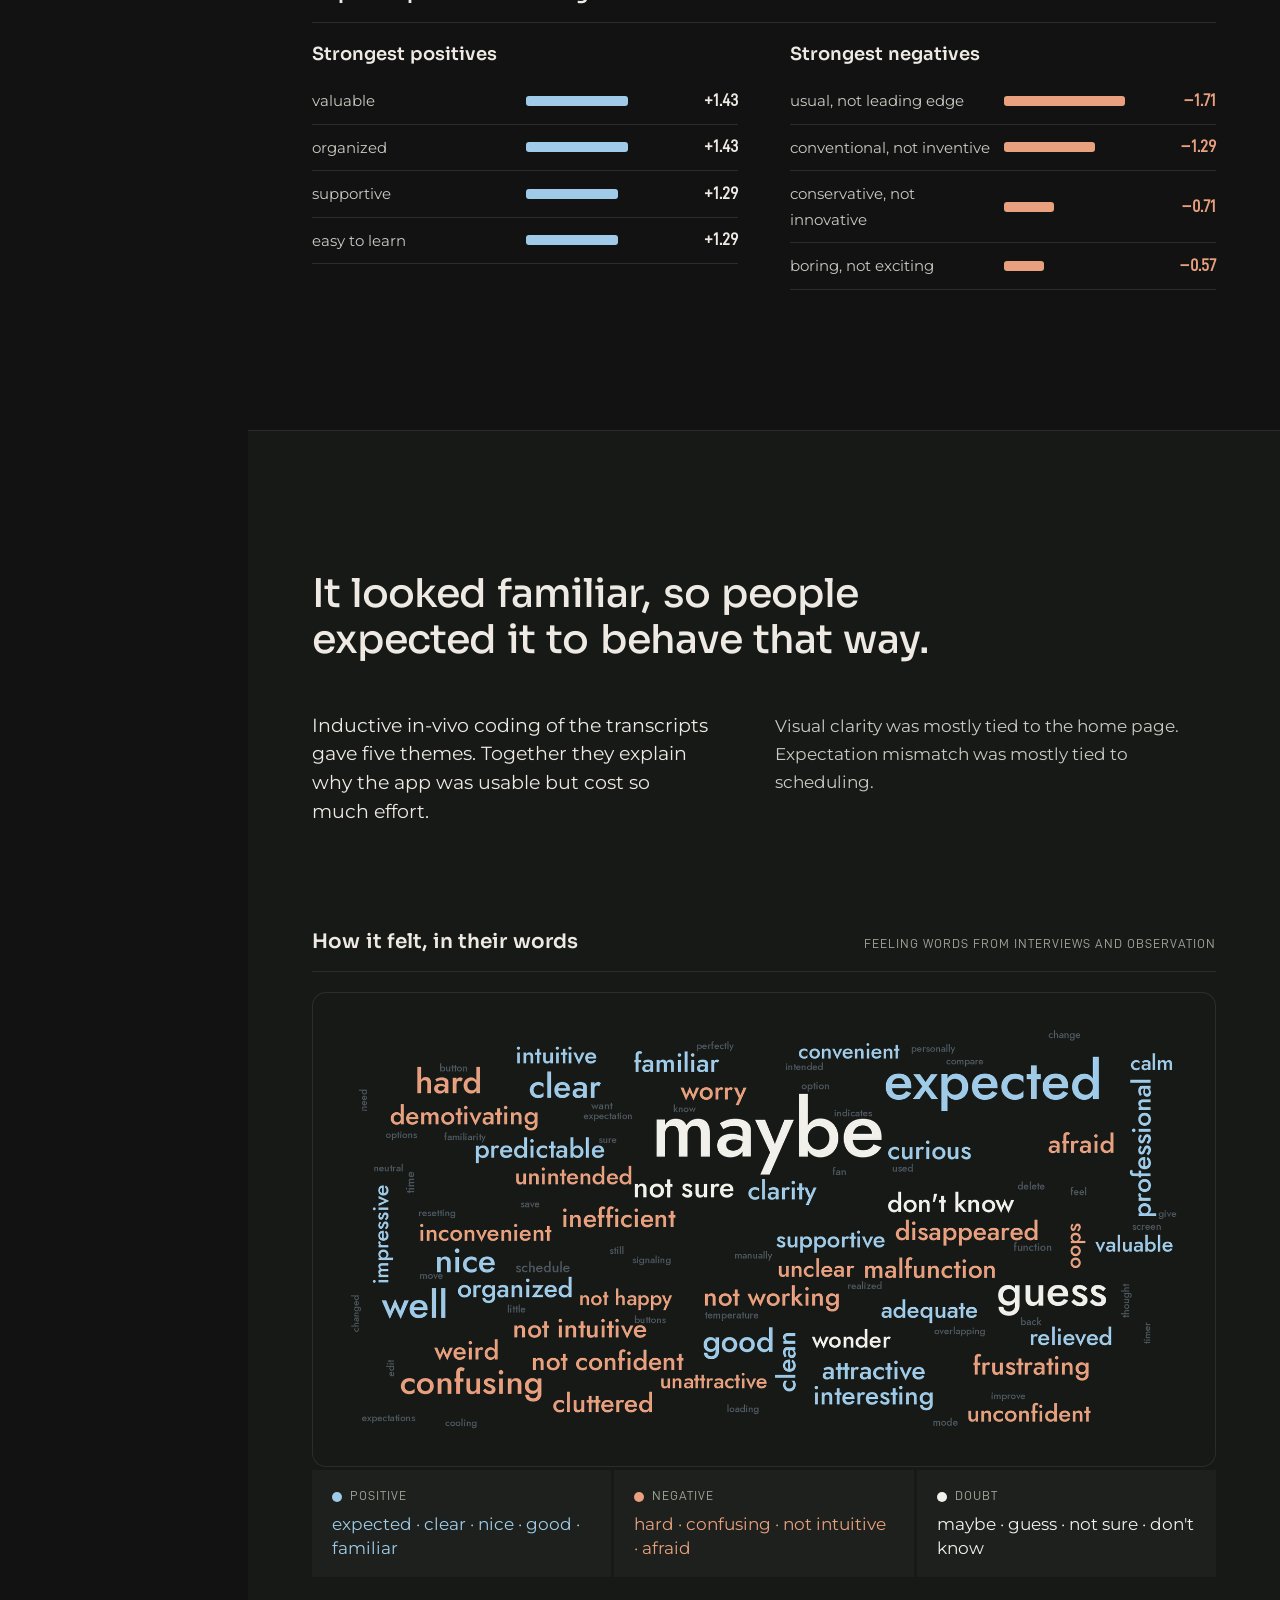
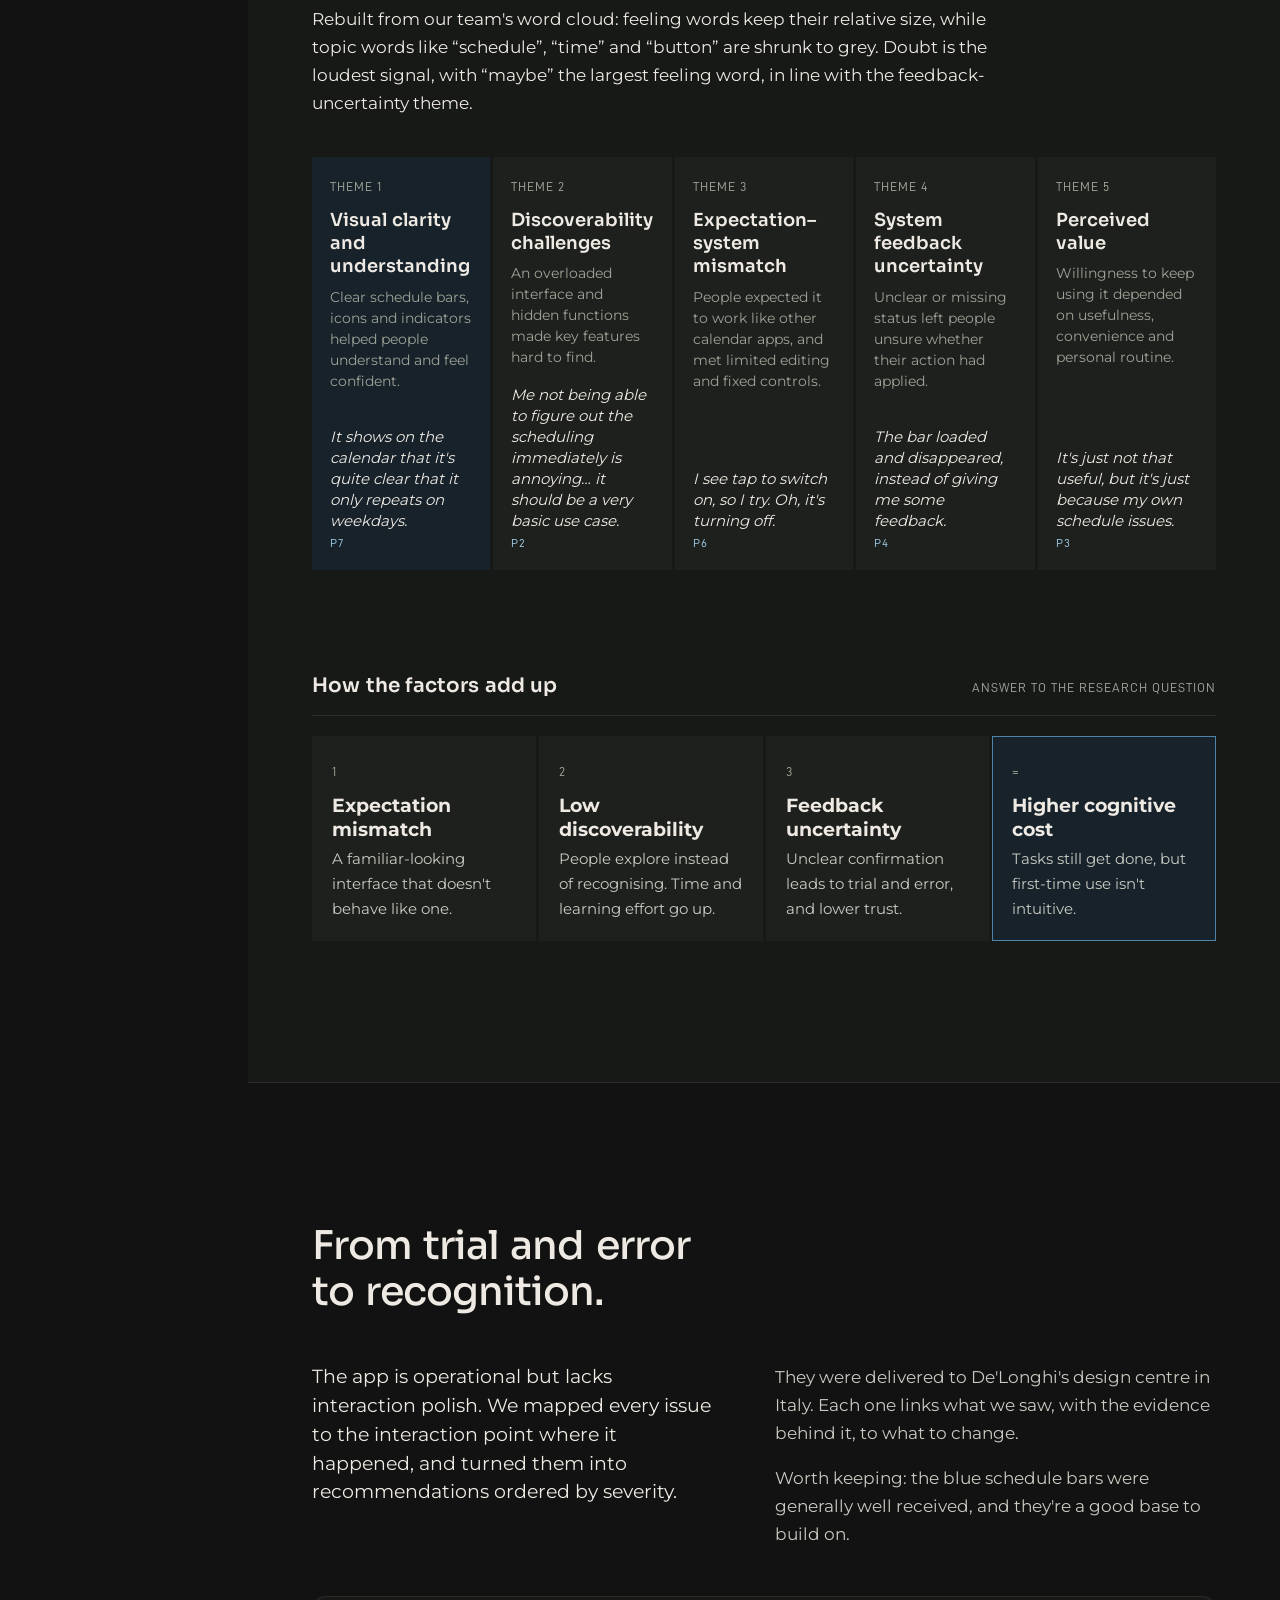
==== commit 4c5c9c1e: "Sora headings with Montserrat body; vinyl record cursor - type.css: Sora for headings on every page," ====
--- a/delonghi.html
+++ b/delonghi.html
@@ -10,6 +10,8 @@
   <link rel="preload" href="assets/fonts/home/Manrope.ttf" as="font" type="font/ttf" crossorigin>
   <link rel="stylesheet" href="sync-case.css?v=3">
   <link rel="stylesheet" href="delonghi-case.css?v=3">
+<link rel="stylesheet" href="cursor.css?v=1">
+<link rel="stylesheet" href="type.css?v=3">
 </head>
 <body class="is-entering dl">
   <svg width="0" height="0" style="position:absolute" aria-hidden="true">
@@ -472,5 +474,6 @@
       });
     })();
   </script>
+<script src="cursor.js?v=1"></script>
 </body>
 </html>
--- a/cursor.css
+++ b/cursor.css
@@ -0,0 +1,26 @@
+/* Vinyl cursor: a small record that spins, and starts "playing" over anything clickable.
+   Only for real mice; touch screens and reduced-motion keep their defaults. */
+@media (hover: hover) and (pointer: fine) {
+  html.vc-on, html.vc-on * { cursor: none !important; }
+  html.vc-on input, html.vc-on textarea, html.vc-on [contenteditable] { cursor: text !important; }
+  .vc { position: fixed; left: 0; top: 0; z-index: 2147483647; pointer-events: none; width: 0; height: 0; opacity: 0; transition: opacity .2s; }
+  .vc.is-in { opacity: 1; }
+  .vc-disc { position: absolute; left: -12px; top: -12px; width: 24px; height: 24px; border-radius: 50%;
+    background:
+      radial-gradient(circle, #0b0b0b 0 7%, var(--vc-label, #b9caaa) 7.5% 30%, transparent 31%),
+      repeating-radial-gradient(circle, #1c1c1c 0 1px, #2c2c2c 1px 2px),
+      #1c1c1c;
+    box-shadow: 0 0 0 1px rgba(255, 255, 255, 0.22), 0 3px 8px rgba(0, 0, 0, 0.45);
+    transition: transform .28s cubic-bezier(.3, 1.4, .5, 1), left .28s, top .28s, width .28s, height .28s; }
+  .vc-disc::after { content: ""; position: absolute; inset: 0; border-radius: 50%;
+    background: conic-gradient(from 30deg, transparent 0 18%, rgba(255, 255, 255, 0.22) 24%, transparent 30% 68%, rgba(255, 255, 255, 0.14) 74%, transparent 80%);
+    animation: vc-spin 1.8s linear infinite; }
+  .vc-play { position: absolute; left: 50%; top: 50%; width: 0; height: 0; border-style: solid; border-width: 5px 0 5px 8px; border-color: transparent transparent transparent #111; transform: translate(-35%, -50%) scale(0); transition: transform .2s; }
+  .vc.is-link .vc-disc { left: -22px; top: -22px; width: 44px; height: 44px; }
+  .vc.is-link .vc-disc::after { animation-duration: .7s; }
+  .vc.is-link .vc-play { transform: translate(-35%, -50%) scale(1); }
+  .vc.is-down .vc-disc { transform: scale(.82); }
+  .vc.is-text .vc-disc { opacity: .35; }
+  @keyframes vc-spin { to { transform: rotate(360deg); } }
+}
+@media (prefers-reduced-motion: reduce) { .vc-disc::after { animation: none !important; } }
--- a/type.css
+++ b/type.css
@@ -0,0 +1,31 @@
+/* Type: Sora for headings, Montserrat for reading text.
+   Loaded last on every page; the per-project cover titles keep their own faces. */
+@font-face { font-family: Sora; src: url("assets/fonts/home/Sora-500.woff2") format("woff2"); font-weight: 500; font-display: swap; }
+@font-face { font-family: Sora; src: url("assets/fonts/home/Sora-600.woff2") format("woff2"); font-weight: 600; font-display: swap; }
+@font-face { font-family: Montserrat; src: url("assets/fonts/home/Montserrat.woff2") format("woff2"); font-weight: 100 900; font-display: swap; }
+
+/* ---------- case studies ---------- */
+:root { --head: Sora, "Helvetica Neue", Arial, sans-serif; --display: Montserrat, "Helvetica Neue", Arial, sans-serif; --read: Montserrat, "Helvetica Neue", Arial, sans-serif; }
+body:not(.hd) h2, body:not(.hd) .h2 { font-family: var(--head); font-weight: 500; font-size: clamp(28px, 3.1vw, 46px); line-height: 1.15; letter-spacing: -0.025em; }
+body:not(.hd) h3, body:not(.hd) .h3, body:not(.hd) h2.h3 { font-family: var(--head); font-weight: 600; font-size: 20px; line-height: 1.3; letter-spacing: -0.01em; }
+body:not(.hd) h4 { font-family: var(--head) !important; font-weight: 600 !important; font-size: 18px !important; line-height: 1.3 !important; letter-spacing: -0.01em !important; }
+body:not(.hd) .lede { font-family: var(--read); font-weight: 400; }
+body:not(.hd) .takeaway { font-family: var(--head); font-weight: 500; font-size: clamp(26px, 2.8vw, 40px); line-height: 1.18; }
+body:not(.hd) .rail .who strong { font-family: var(--head); font-weight: 600; font-size: 17px; }
+body:not(.hd) .next .big { font-family: var(--head); font-weight: 600; }
+body:not(.hd) strong, body:not(.hd) b { font-weight: 700; }
+body:not(.hd) blockquote { font-family: var(--read) !important; font-style: italic; }
+
+
+/* ---------- homepage ---------- */
+.hd header > a:first-child, .hd .album-caption h2 { font-family: Sora, sans-serif !important; font-weight: 600 !important; }
+.hd header > a:first-child { font-size: 19px; font-weight: 600 !important; letter-spacing: 0.01em; }
+.hd .album-caption h2 { font-size: 19px; letter-spacing: 0.01em; }
+.hd .studio h1 { font: 500 clamp(27px, 2.35vw, 35px)/1.25 Sora, sans-serif; letter-spacing: -0.02em; max-width: 16em; }
+.hd .studio h1 em { font-weight: 500; }
+.hd header p, .hd header > a:last-child, .hd footer, .hd footer a, .hd .playback, .hd .album-caption p, .hd .album-caption a,
+.hd .retro-name, .hd .retro-name span, .hd .transport button, .hd .cover-foot, .hd .cover-sub, .hd .cover-no, .hd .where a { font-family: Montserrat, sans-serif !important; }
+
+
+:root :is(h2,h3,h4,.takeaway,.big), .hd .studio h1, .hd .album-caption h2 { word-spacing: 0.08em; }
+body:not(.hd) h3, body:not(.hd) h4 { letter-spacing: 0 !important; }
